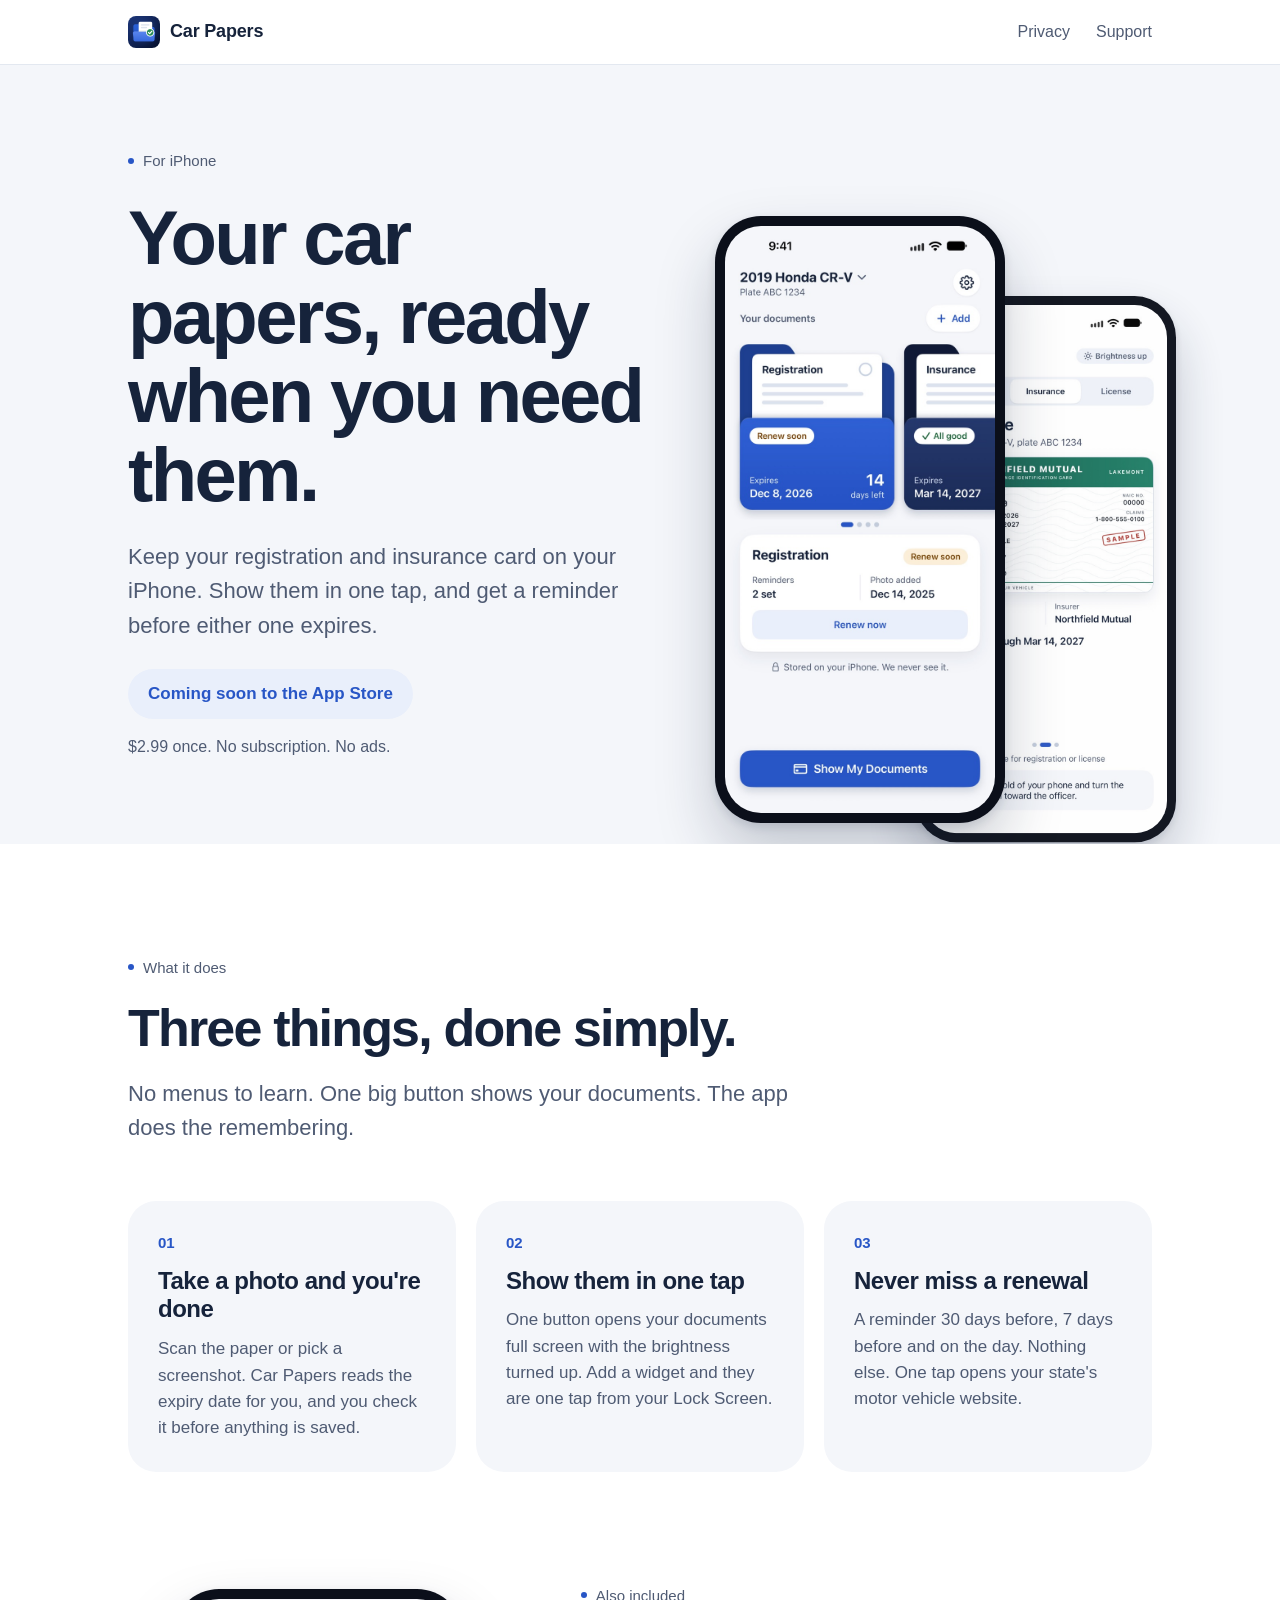
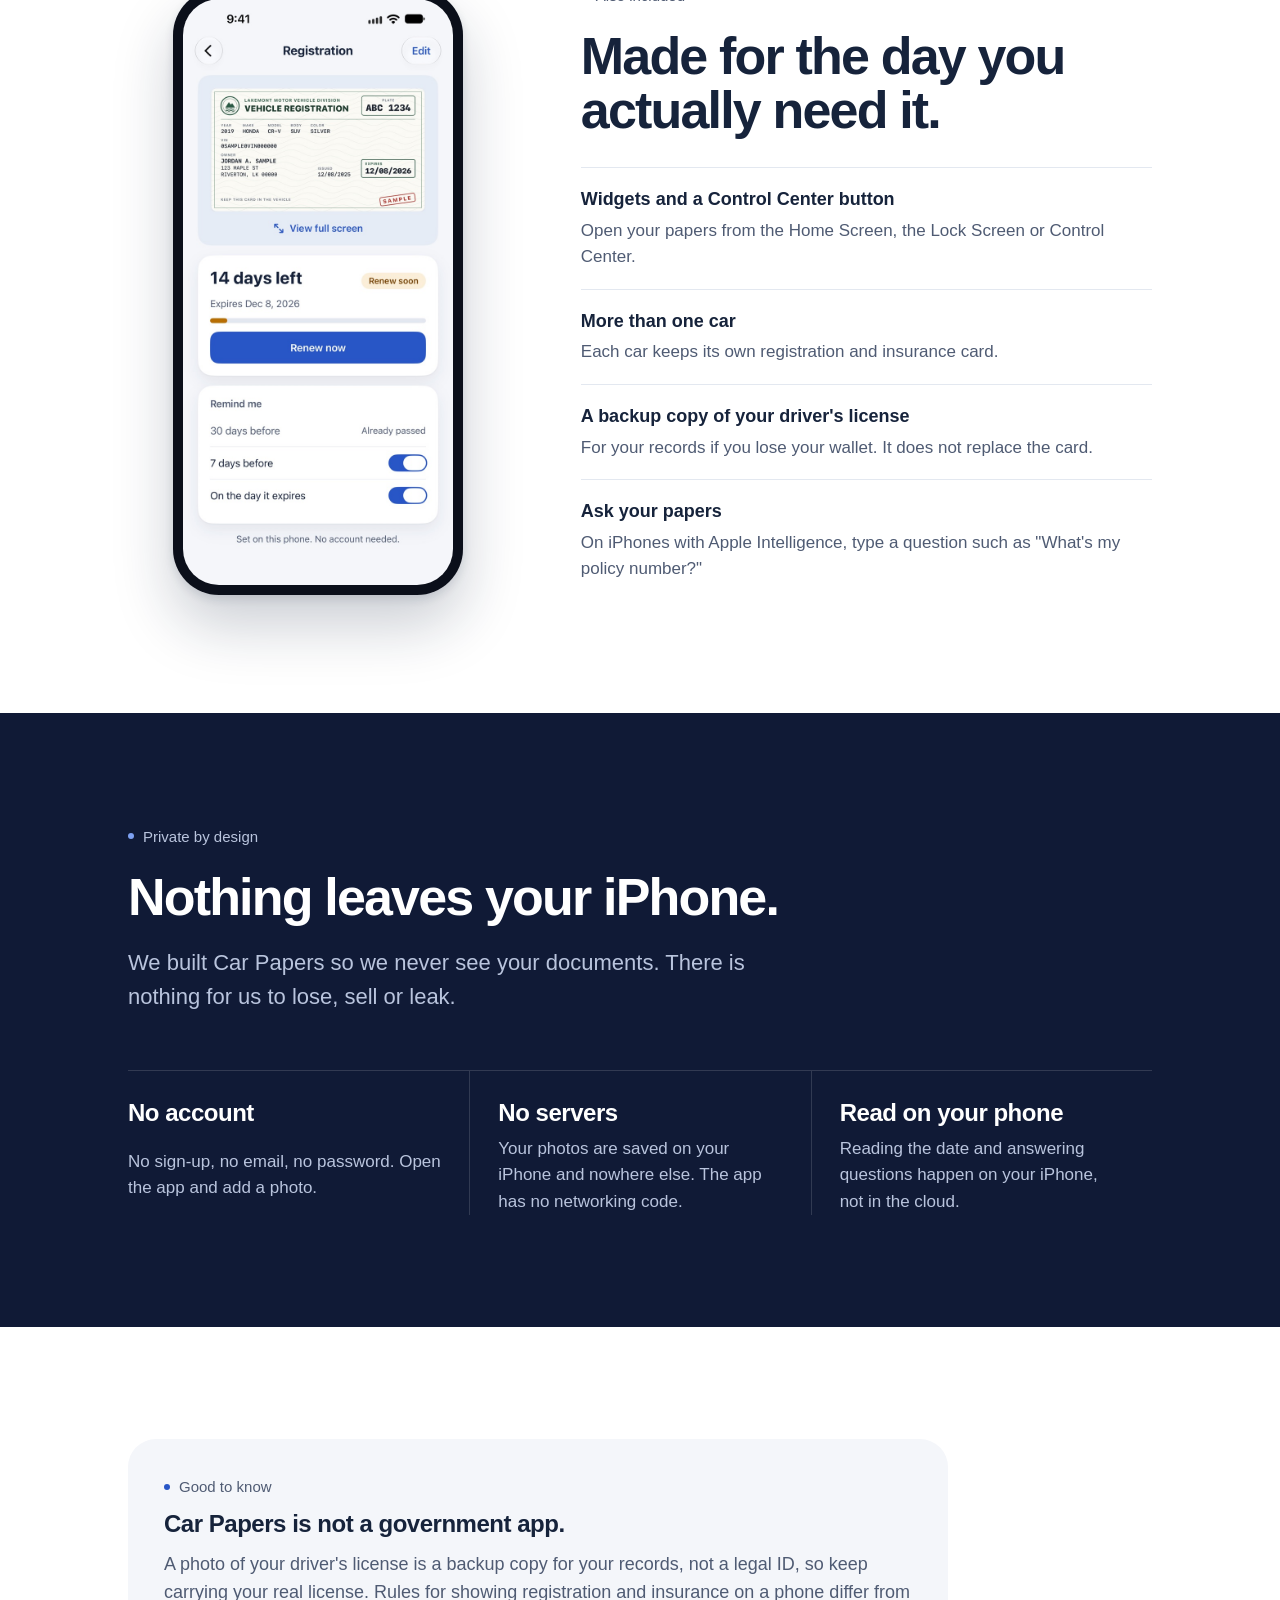
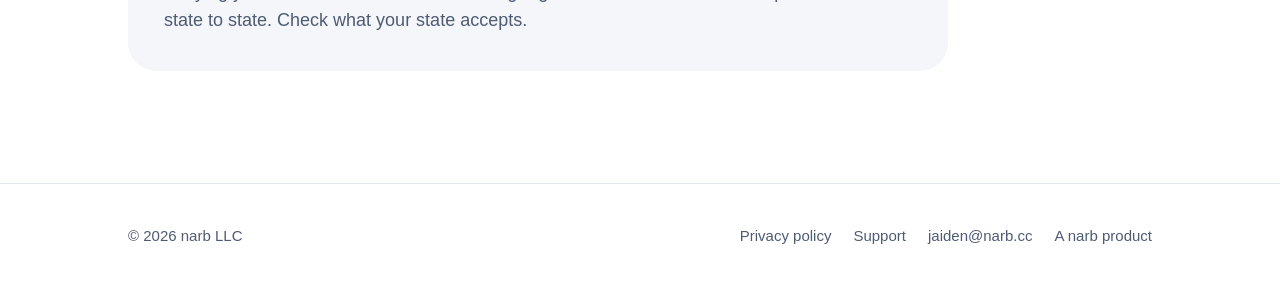
==== index.html @ 8875dc82 "Car Papers website: landing page, privacy policy and support Co-Authored-By: Claude Fable 5.2 <norep" ====
<!doctype html>
<html lang="en">
<head>
<meta charset="utf-8">
<meta name="viewport" content="width=device-width, initial-scale=1">
<title>Car Papers: your registration and insurance, ready on your iPhone</title>
<meta name="description" content="Keep your vehicle registration and insurance card on your iPhone, show them in one tap, and get a reminder before they expire. No account. Nothing leaves your phone.">
<meta property="og:title" content="Car Papers">
<meta property="og:description" content="Your registration and insurance card on your iPhone. Show them in one tap. Get a reminder before they expire.">
<meta property="og:image" content="assets/icon.png">
<link rel="icon" href="assets/icon.png">
<link rel="apple-touch-icon" href="assets/icon.png">
<link rel="stylesheet" href="styles.css">
</head>
<body>

<header class="top">
  <div class="wrap">
    <a class="brand" href="./"><img src="assets/icon.png" alt="">Car Papers</a>
    <nav aria-label="Main">
      <a href="privacy.html">Privacy</a>
      <a href="support.html">Support</a>
    </nav>
  </div>
</header>

<main>

<div class="hero">
  <div class="wrap">
    <div class="copy">
      <span class="label">For iPhone</span>
      <h1>Your car papers, ready when you need them.</h1>
      <p class="lede">Keep your registration and insurance card on your iPhone. Show them in one tap, and get a reminder before either one expires.</p>
      <div class="cta">
        <span class="pill quiet">Coming soon to the App Store</span>
        <span class="price">$2.99 once. No subscription. No ads.</span>
      </div>
    </div>
    <div class="phones" aria-hidden="true">
      <div class="phone front"><img src="assets/1-home.jpg" alt=""></div>
      <div class="phone back"><img src="assets/3-show-mode-insurance.jpg" alt=""></div>
    </div>
  </div>
</div>

<section>
  <div class="wrap">
    <div class="intro">
      <span class="label">What it does</span>
      <h2>Three things, done simply.</h2>
      <p class="lede">No menus to learn. One big button shows your documents. The app does the remembering.</p>
    </div>
    <div class="features">
      <div class="card">
        <span class="num">01</span>
        <h3>Take a photo and you're done</h3>
        <p>Scan the paper or pick a screenshot. Car Papers reads the expiry date for you, and you check it before anything is saved.</p>
      </div>
      <div class="card">
        <span class="num">02</span>
        <h3>Show them in one tap</h3>
        <p>One button opens your documents full screen with the brightness turned up. Add a widget and they are one tap from your Lock Screen.</p>
      </div>
      <div class="card">
        <span class="num">03</span>
        <h3>Never miss a renewal</h3>
        <p>A reminder 30 days before, 7 days before and on the day. Nothing else. One tap opens your state's motor vehicle website.</p>
      </div>
    </div>
  </div>
</section>

<section style="padding-top:0">
  <div class="wrap split">
    <div class="phone"><img src="assets/2-registration-detail.jpg" alt="Car Papers showing a registration with 14 days left and a Renew now button"></div>
    <div class="copy">
      <span class="label">Also included</span>
      <h2>Made for the day you actually need it.</h2>
      <ul class="list">
        <li><strong>Widgets and a Control Center button</strong><span>Open your papers from the Home Screen, the Lock Screen or Control Center.</span></li>
        <li><strong>More than one car</strong><span>Each car keeps its own registration and insurance card.</span></li>
        <li><strong>A backup copy of your driver's license</strong><span>For your records if you lose your wallet. It does not replace the card.</span></li>
        <li><strong>Ask your papers</strong><span>On iPhones with Apple Intelligence, type a question such as "What's my policy number?"</span></li>
      </ul>
    </div>
  </div>
</section>

<section class="dark" id="private">
  <div class="wrap">
    <div class="intro">
      <span class="label">Private by design</span>
      <h2>Nothing leaves your iPhone.</h2>
      <p class="lede">We built Car Papers so we never see your documents. There is nothing for us to lose, sell or leak.</p>
    </div>
    <div class="promise">
      <div><h3>No account</h3><p>No sign-up, no email, no password. Open the app and add a photo.</p></div>
      <div><h3>No servers</h3><p>Your photos are saved on your iPhone and nowhere else. The app has no networking code.</p></div>
      <div><h3>Read on your phone</h3><p>Reading the date and answering questions happen on your iPhone, not in the cloud.</p></div>
    </div>
  </div>
</section>

<section>
  <div class="wrap">
    <div class="note">
      <span class="label">Good to know</span>
      <h3>Car Papers is not a government app.</h3>
      <p>A photo of your driver's license is a backup copy for your records, not a legal ID, so keep carrying your real license. Rules for showing registration and insurance on a phone differ from state to state. Check what your state accepts.</p>
    </div>
  </div>
</section>

</main>

<footer>
  <div class="wrap">
    <span>© 2026 narb LLC</span>
    <nav aria-label="Footer">
      <a href="privacy.html">Privacy policy</a>
      <a href="support.html">Support</a>
      <a href="mailto:jaiden@narb.cc">jaiden@narb.cc</a>
      <a href="https://narb.cc">A narb product</a>
    </nav>
  </div>
</footer>

</body>
</html>
---- styles.css ----
:root {
  --ink: #16233b;
  --slate: #4f5b73;
  --mist: #f4f6fa;
  --white: #ffffff;
  --blue: #2856c6;
  --blue-tint: #e9effb;
  --navy: #101a36;
  --hairline: #e3e8f0;
  --green: #1a6638;
  --green-tint: #e2f3e7;
  --max: 1080px;
}

* { box-sizing: border-box; }

html { -webkit-text-size-adjust: 100%; scroll-behavior: smooth; }

body {
  margin: 0;
  background: var(--white);
  color: var(--ink);
  font-family: -apple-system, BlinkMacSystemFont, "SF Pro Text", "Inter", "Segoe UI", Roboto, Helvetica, Arial, sans-serif;
  font-size: 18px;
  line-height: 1.55;
  -webkit-font-smoothing: antialiased;
}

a { color: inherit; }
img { display: block; max-width: 100%; }

.wrap { max-width: var(--max); margin: 0 auto; padding: 0 28px; }

/* Top bar */
.top { position: sticky; top: 0; z-index: 10; background: rgba(255, 255, 255, 0.86); backdrop-filter: saturate(160%) blur(14px); -webkit-backdrop-filter: saturate(160%) blur(14px); border-bottom: 1px solid var(--hairline); }
.top .wrap { display: flex; align-items: center; justify-content: space-between; height: 64px; }
.brand { display: flex; align-items: center; gap: 10px; text-decoration: none; font-weight: 650; font-size: 18px; letter-spacing: -0.01em; }
.brand img { width: 32px; height: 32px; border-radius: 8px; }
.top nav { display: flex; gap: 26px; }
.top nav a { text-decoration: none; color: var(--slate); font-size: 16px; }
.top nav a:hover, .top nav a[aria-current="page"] { color: var(--ink); }

/* Type */
h1, h2, h3 { margin: 0; letter-spacing: -0.035em; line-height: 1.04; font-weight: 650; }
h1 { font-size: clamp(44px, 7vw, 76px); }
h2 { font-size: clamp(32px, 4.6vw, 52px); }
h3 { font-size: 24px; letter-spacing: -0.02em; line-height: 1.2; }
p { margin: 0; }
.lede { font-size: clamp(19px, 2.1vw, 22px); color: var(--slate); max-width: 30em; }
.label { display: inline-flex; align-items: center; gap: 9px; font-size: 15px; color: var(--slate); }
.label::before { content: ""; width: 6px; height: 6px; border-radius: 50%; background: var(--blue); }

/* Pill */
.pill { display: inline-flex; align-items: center; gap: 12px; padding: 7px 7px 7px 20px; border-radius: 999px; background: var(--navy); color: var(--white); text-decoration: none; font-size: 17px; font-weight: 550; }
.pill span.dot { display: grid; place-items: center; width: 38px; height: 38px; border-radius: 50%; background: var(--white); color: var(--navy); font-size: 18px; }
.pill.quiet { background: var(--blue-tint); color: var(--blue); padding: 12px 20px; }

/* Hero */
.hero { background: var(--mist); overflow: hidden; }
.hero .wrap { display: grid; grid-template-columns: 1.05fr 0.95fr; gap: 40px; align-items: center; padding-top: 84px; padding-bottom: 0; }
.hero .copy { display: grid; gap: 26px; padding-bottom: 84px; }
.hero .cta { display: flex; flex-wrap: wrap; align-items: center; gap: 16px; }
.price { font-size: 16px; color: var(--slate); }
.phones { position: relative; height: 620px; }

/* Phone frame */
.phone { width: 290px; border-radius: 46px; padding: 10px; background: #0b0f1a; box-shadow: 0 30px 60px rgba(20, 33, 61, 0.22), 0 4px 10px rgba(20, 33, 61, 0.12); }
.phone img { border-radius: 36px; width: 100%; aspect-ratio: 1320 / 2868; object-fit: cover; }
.phones .phone { position: absolute; }
.phones .front { left: 30px; top: 30px; z-index: 2; }
.phones .back { left: 230px; top: 110px; transform: scale(0.9); transform-origin: top left; opacity: 0.96; }

/* Sections */
section { padding: 112px 0; }
.intro { display: grid; gap: 22px; max-width: 760px; }

.features { display: grid; grid-template-columns: repeat(3, 1fr); gap: 20px; margin-top: 56px; }
.card { background: var(--mist); border-radius: 28px; padding: 30px; display: grid; gap: 12px; align-content: start; }
.card .num { font-size: 15px; color: var(--blue); font-weight: 600; }
.card p { color: var(--slate); font-size: 17px; }

.split { display: grid; grid-template-columns: 0.8fr 1.2fr; gap: 72px; align-items: center; }
.split .phone { justify-self: center; }
.split .copy { display: grid; gap: 22px; }
.list { list-style: none; margin: 8px 0 0; padding: 0; display: grid; gap: 0; }
.list li { padding: 18px 0; border-top: 1px solid var(--hairline); display: grid; gap: 4px; }
.list li strong { font-weight: 600; }
.list li span { color: var(--slate); font-size: 17px; }

.dark { background: var(--navy); color: var(--white); }
.dark .label, .dark .lede { color: #b9c4dd; }
.dark .label::before { background: #7ea1f2; }
.promise { display: grid; grid-template-columns: repeat(3, 1fr); gap: 0; margin-top: 56px; border-top: 1px solid rgba(255, 255, 255, 0.14); }
.promise div { padding: 28px 28px 0 0; display: grid; gap: 8px; }
.promise div + div { padding-left: 28px; border-left: 1px solid rgba(255, 255, 255, 0.14); }
.promise p { color: #b9c4dd; font-size: 17px; }

.note { background: var(--mist); border-radius: 28px; padding: 36px; display: grid; gap: 12px; max-width: 820px; }
.note p { color: var(--slate); }

/* Text pages */
.page { padding: 72px 0 112px; }
.page .wrap { max-width: 760px; }
.page h1 { font-size: clamp(38px, 5.4vw, 56px); margin-bottom: 14px; }
.page .meta { color: var(--slate); margin-bottom: 44px; }
.page h2 { font-size: 24px; letter-spacing: -0.02em; line-height: 1.25; margin: 40px 0 8px; }
.page p + p { margin-top: 14px; }
.page p, .page li { color: #2b3852; }
.page ul { padding-left: 22px; }
.page a { color: var(--blue); }

/* Footer */
footer { border-top: 1px solid var(--hairline); padding: 40px 0 56px; color: var(--slate); font-size: 15px; }
footer .wrap { display: flex; flex-wrap: wrap; gap: 14px 28px; justify-content: space-between; }
footer nav { display: flex; flex-wrap: wrap; gap: 22px; }
footer a { text-decoration: none; }
footer a:hover { color: var(--ink); }

@media (max-width: 860px) {
  body { font-size: 17px; }
  .hero .wrap { grid-template-columns: 1fr; padding-top: 56px; }
  .hero .copy { padding-bottom: 8px; }
  .phones { height: 520px; }
  .phones .front { left: 0; top: 20px; }
  .phones .back { left: 150px; top: 80px; }
  .phone { width: 240px; border-radius: 40px; padding: 8px; }
  .phone img { border-radius: 32px; }
  section { padding: 76px 0; }
  .features, .promise { grid-template-columns: 1fr; }
  .promise div + div { padding-left: 0; border-left: 0; border-top: 1px solid rgba(255, 255, 255, 0.14); }
  .promise div { padding: 24px 0; }
  .split { grid-template-columns: 1fr; gap: 44px; }
  .top nav { gap: 18px; }
}

@media (prefers-reduced-motion: reduce) { html { scroll-behavior: auto; } }
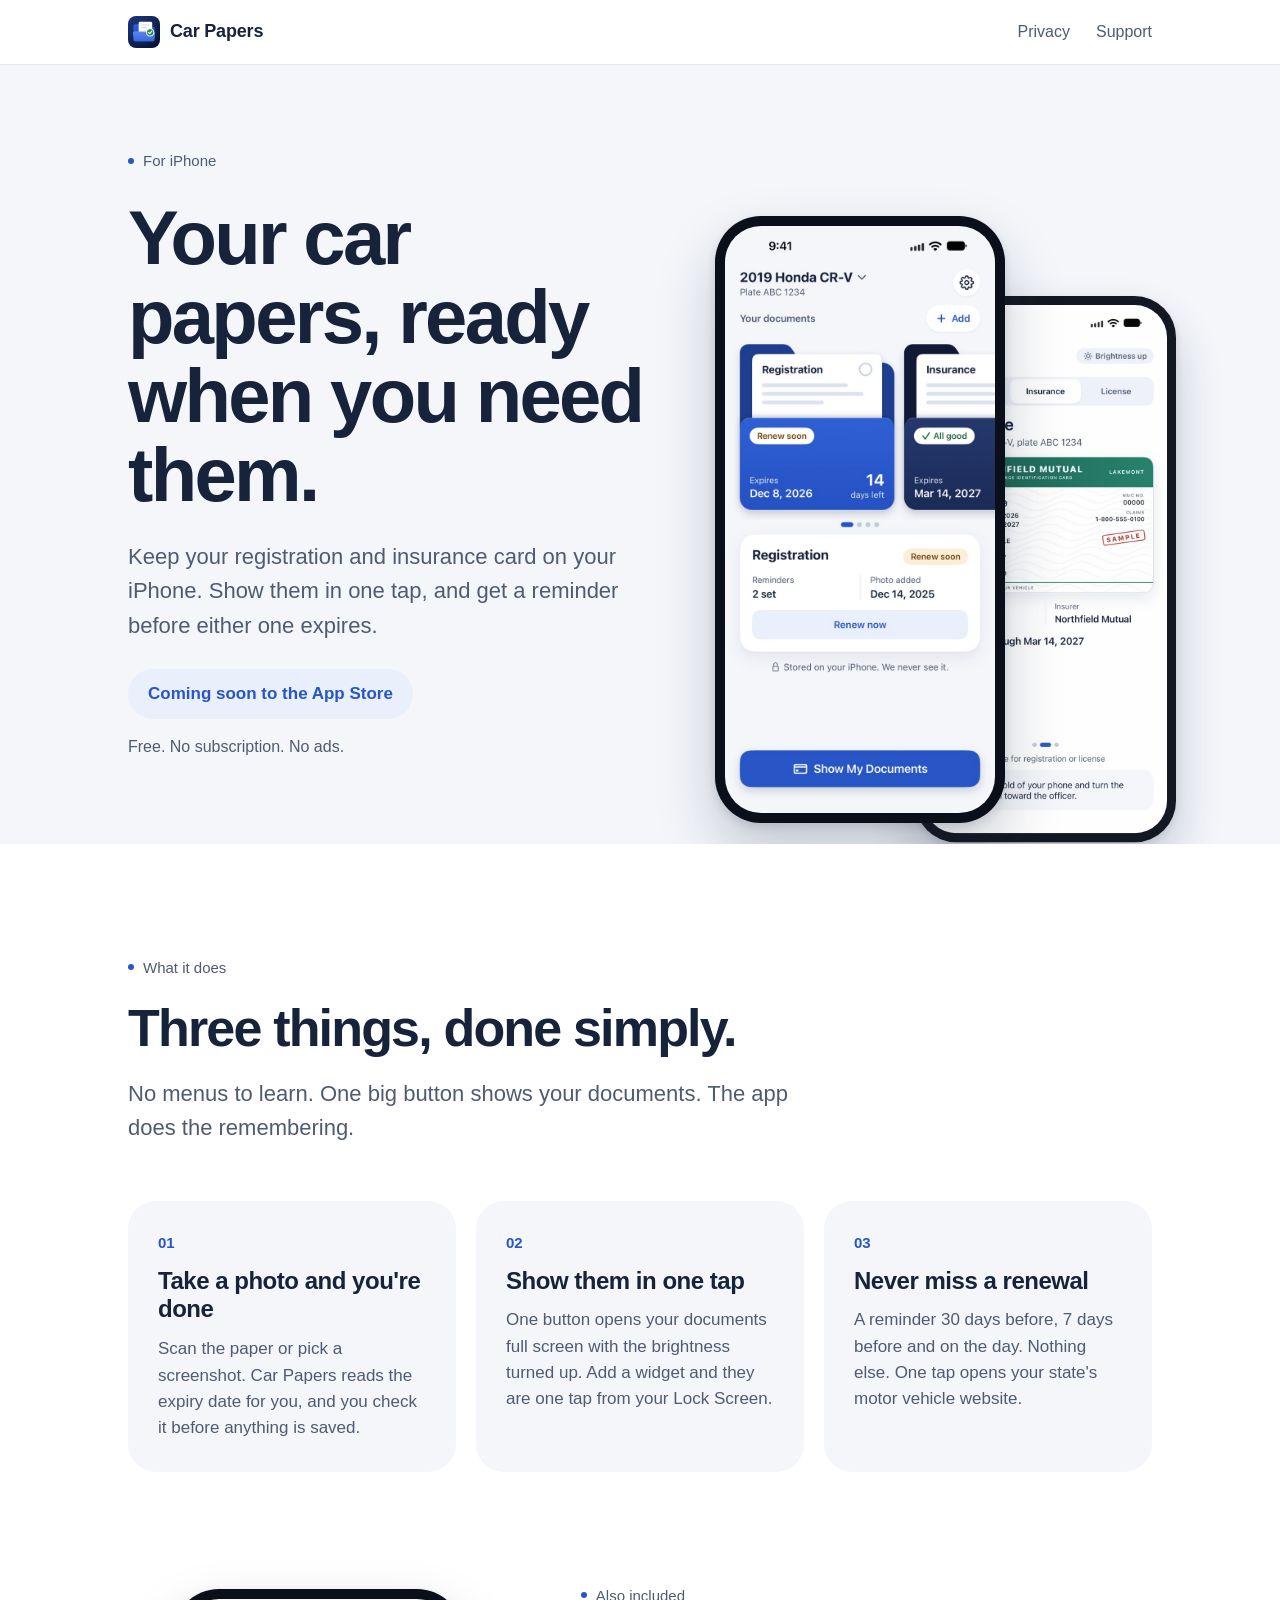
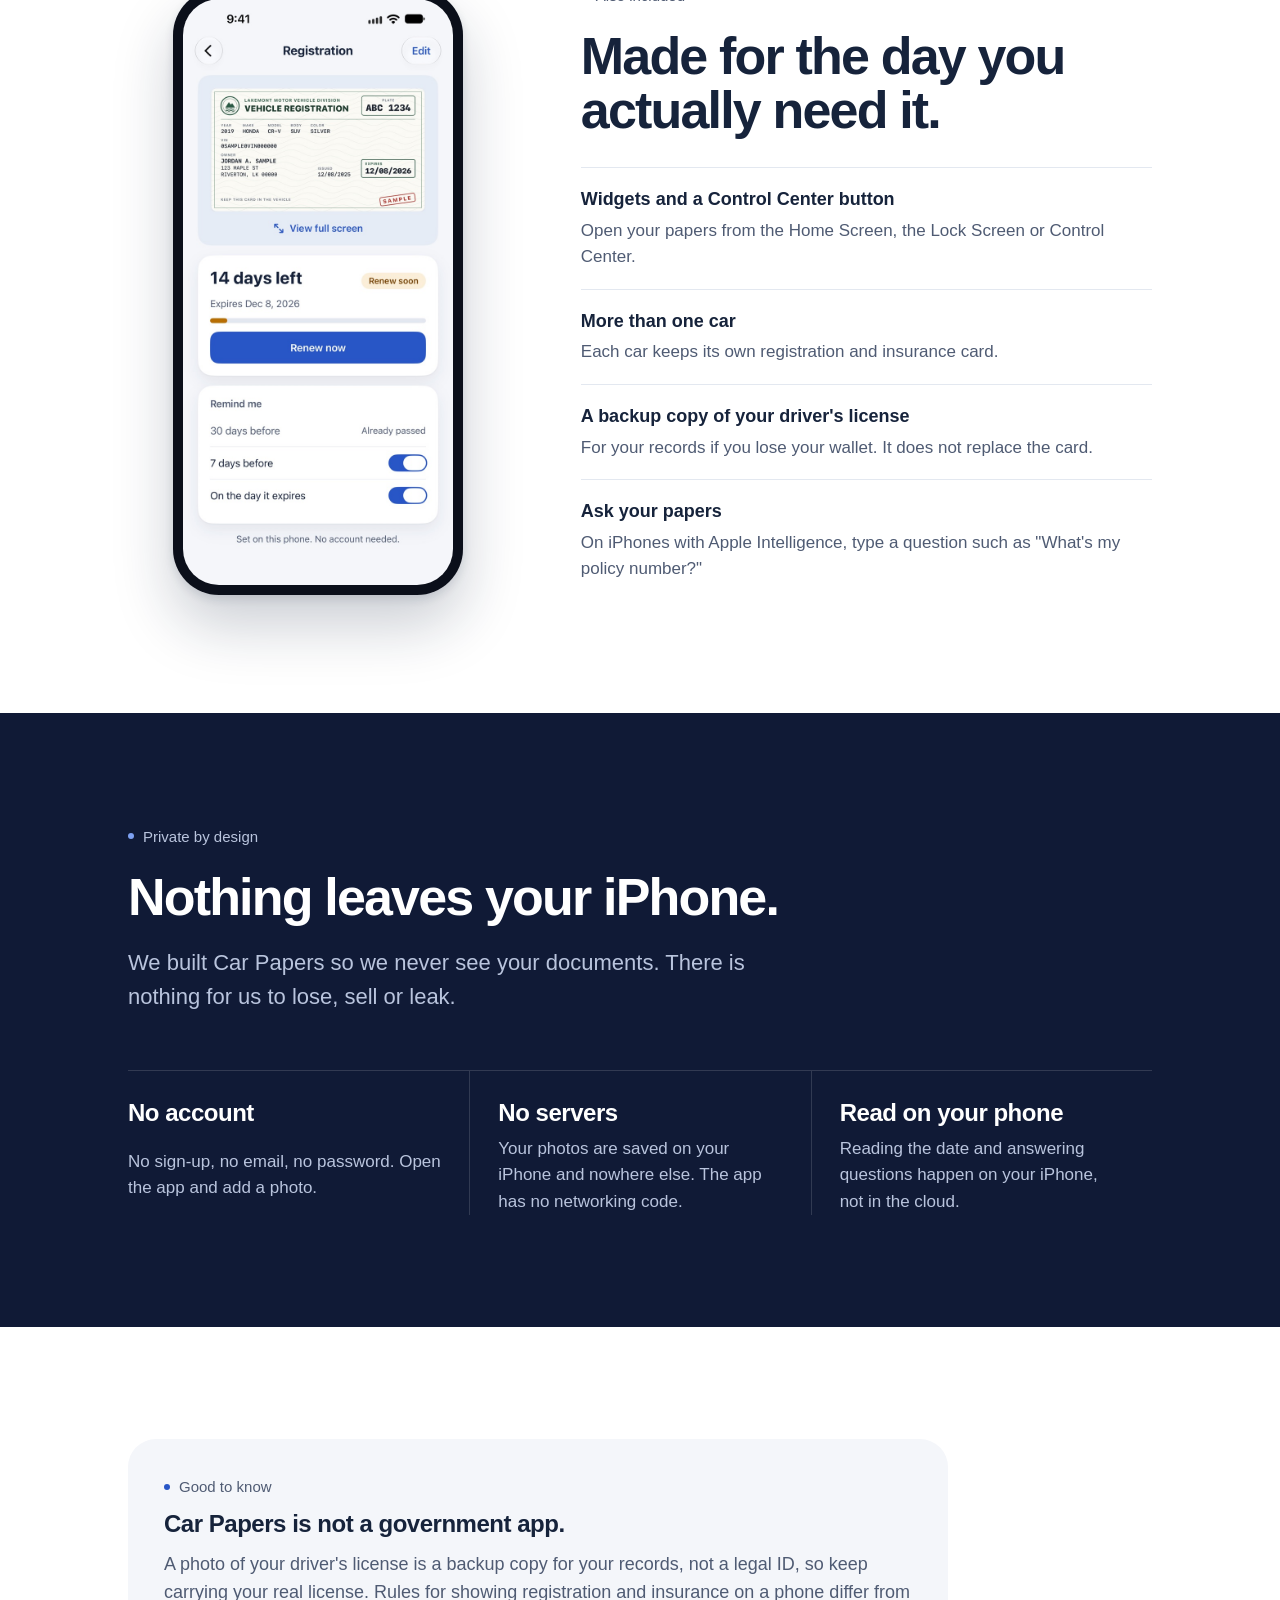
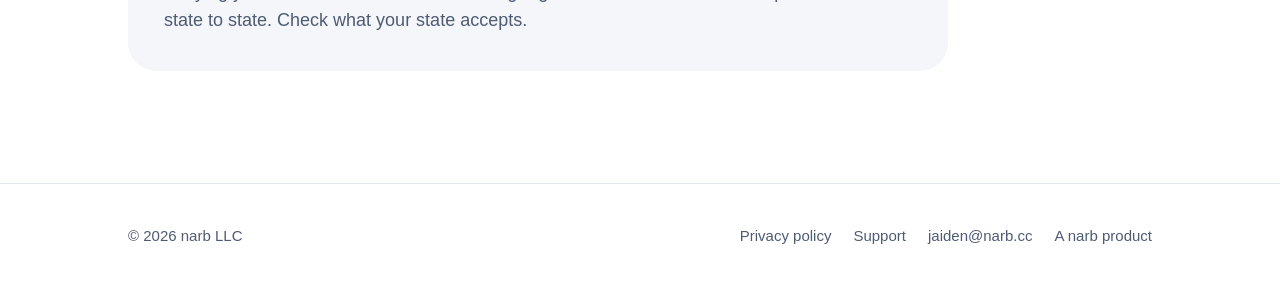
==== commit 7496bafa: "Landing page: Car Papers is free for now Replaces the $2.99 line; the App Store price was set to fre" ====
--- a/index.html
+++ b/index.html
@@ -34,7 +34,7 @@
       <p class="lede">Keep your registration and insurance card on your iPhone. Show them in one tap, and get a reminder before either one expires.</p>
       <div class="cta">
         <span class="pill quiet">Coming soon to the App Store</span>
-        <span class="price">$2.99 once. No subscription. No ads.</span>
+        <span class="price">Free. No subscription. No ads.</span>
       </div>
     </div>
     <div class="phones" aria-hidden="true">
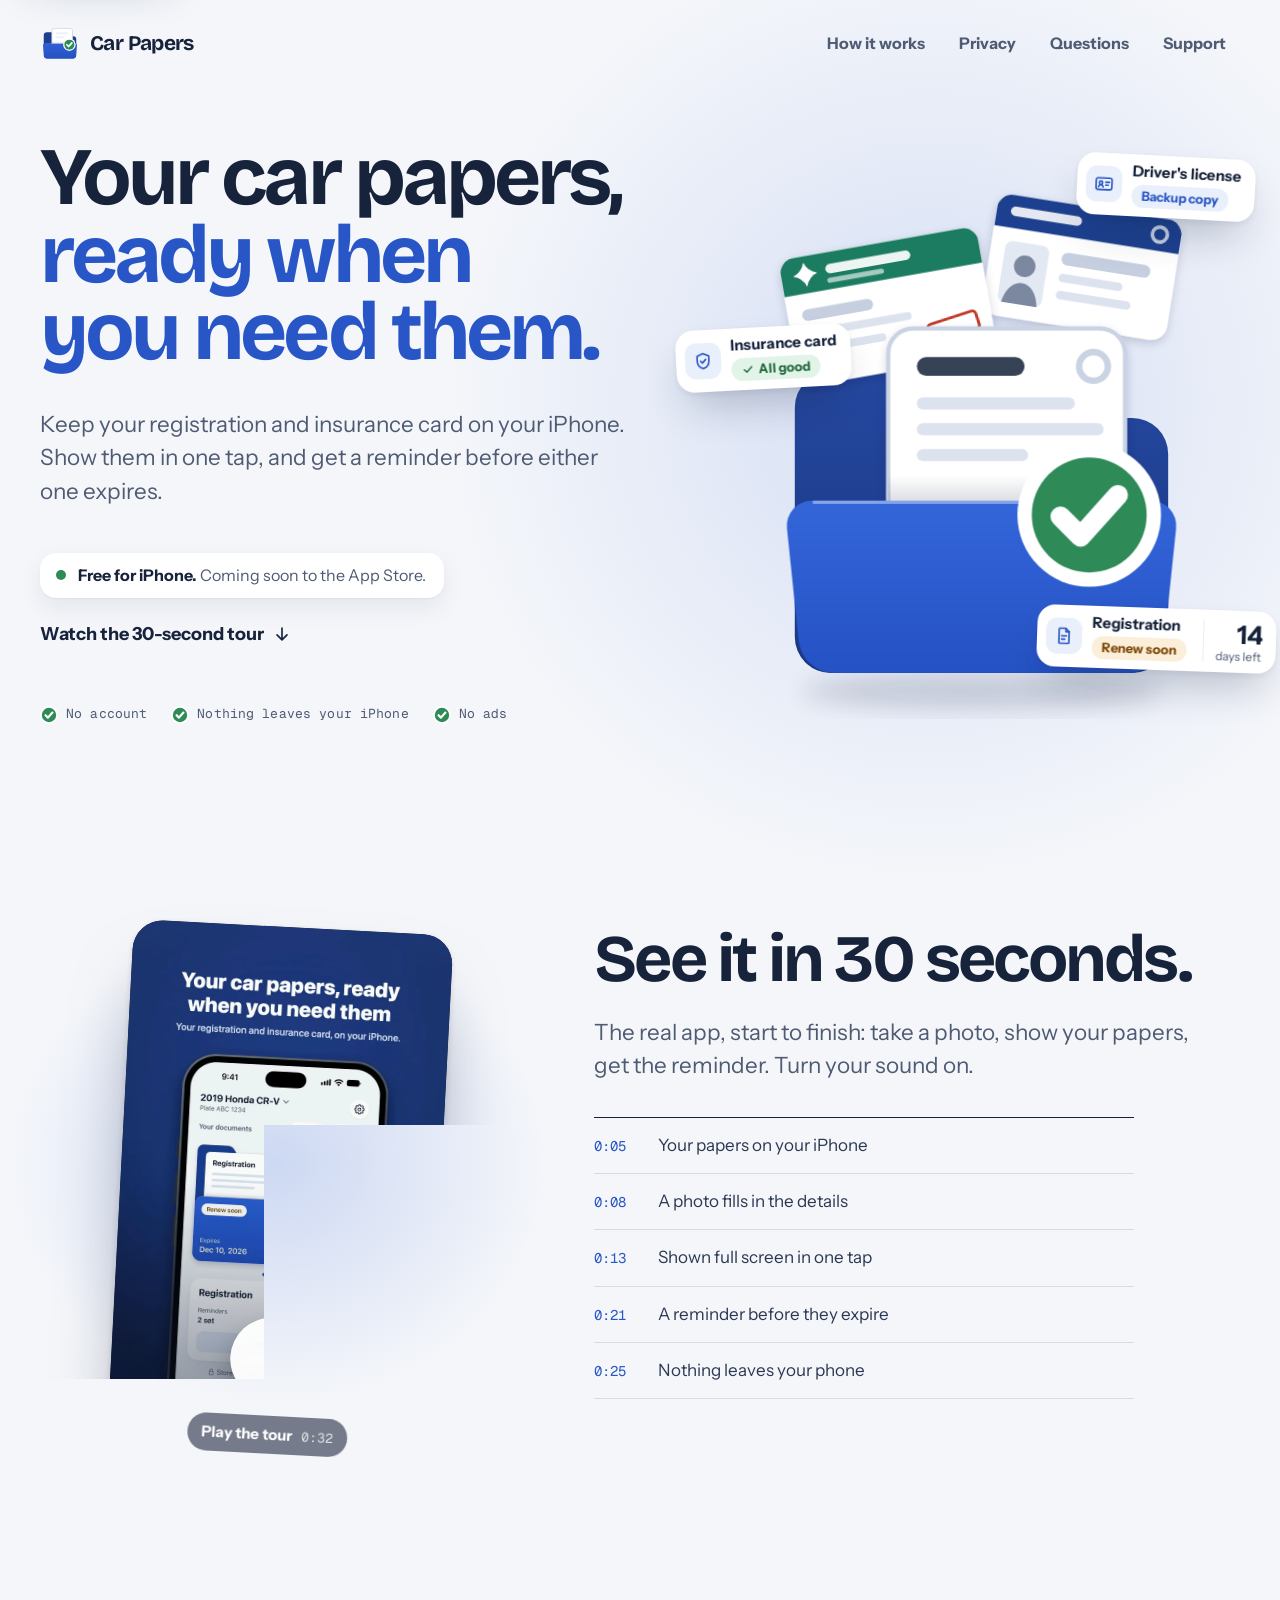
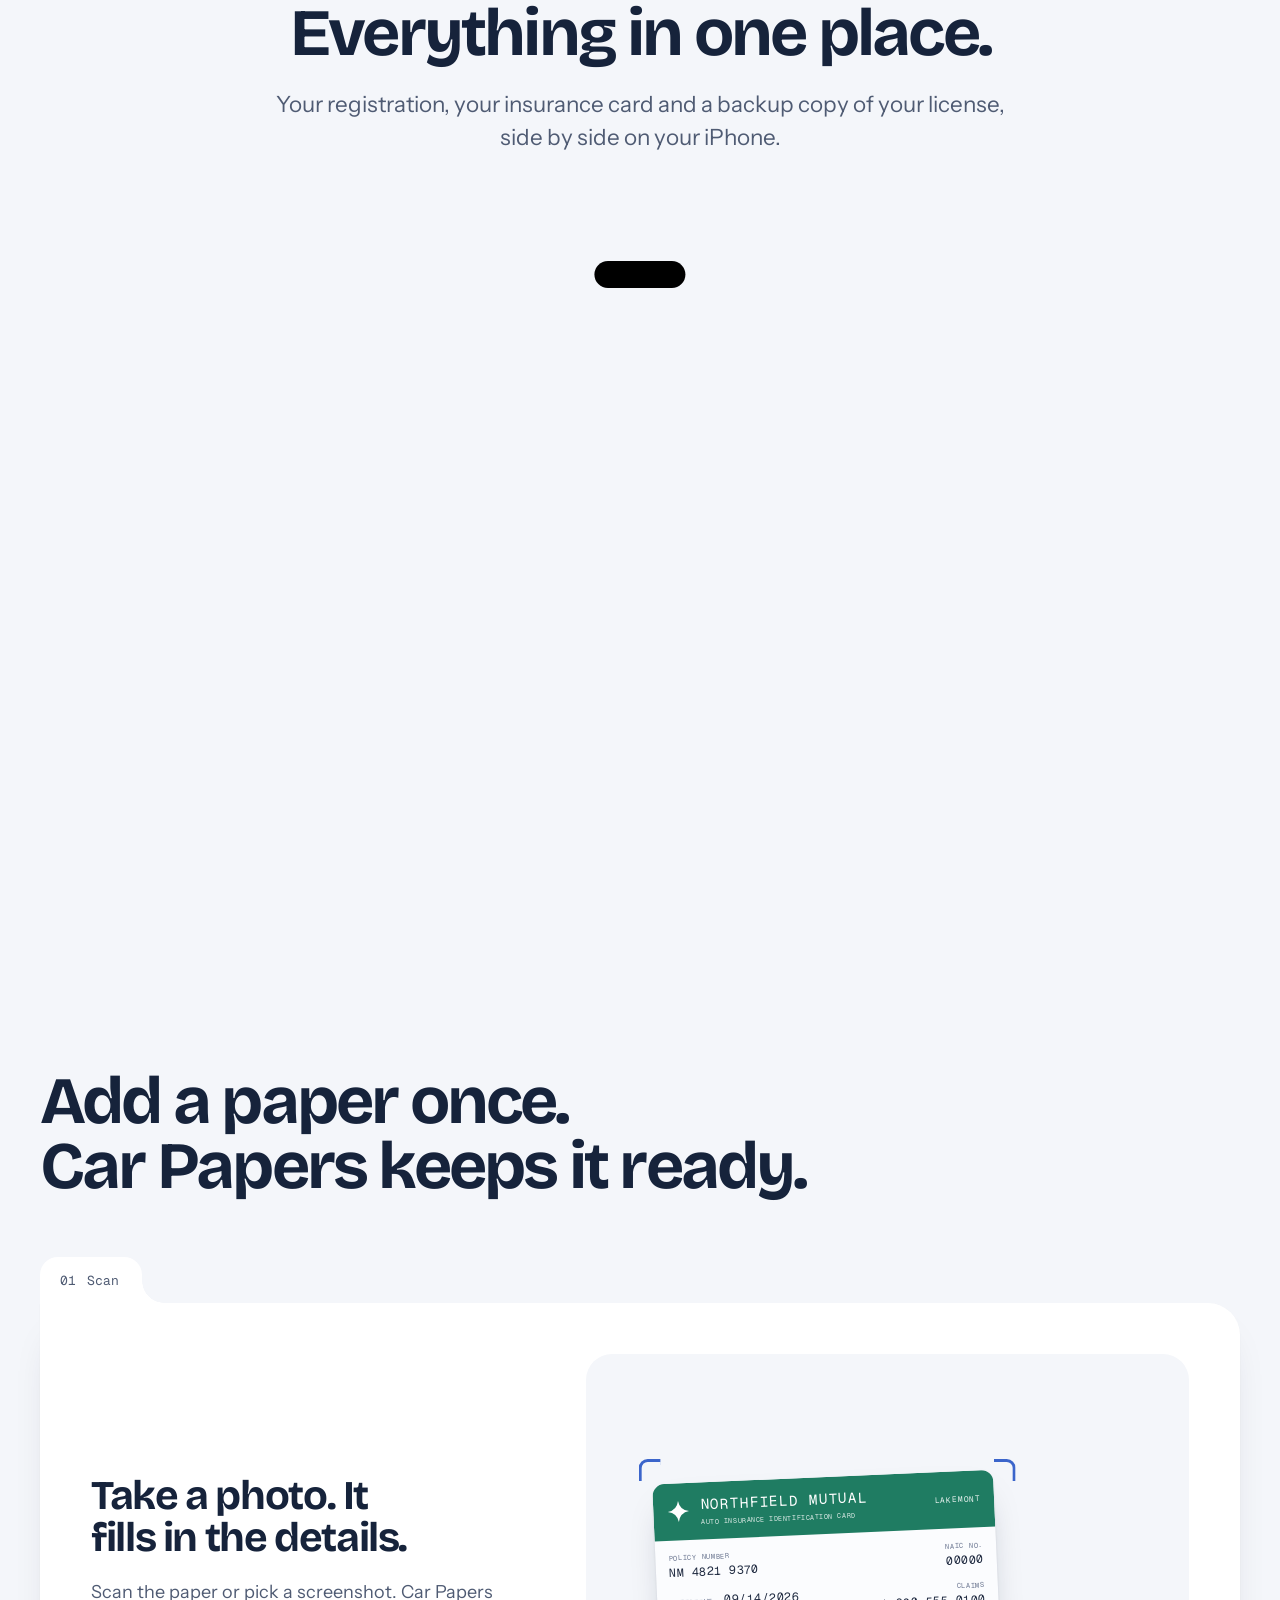
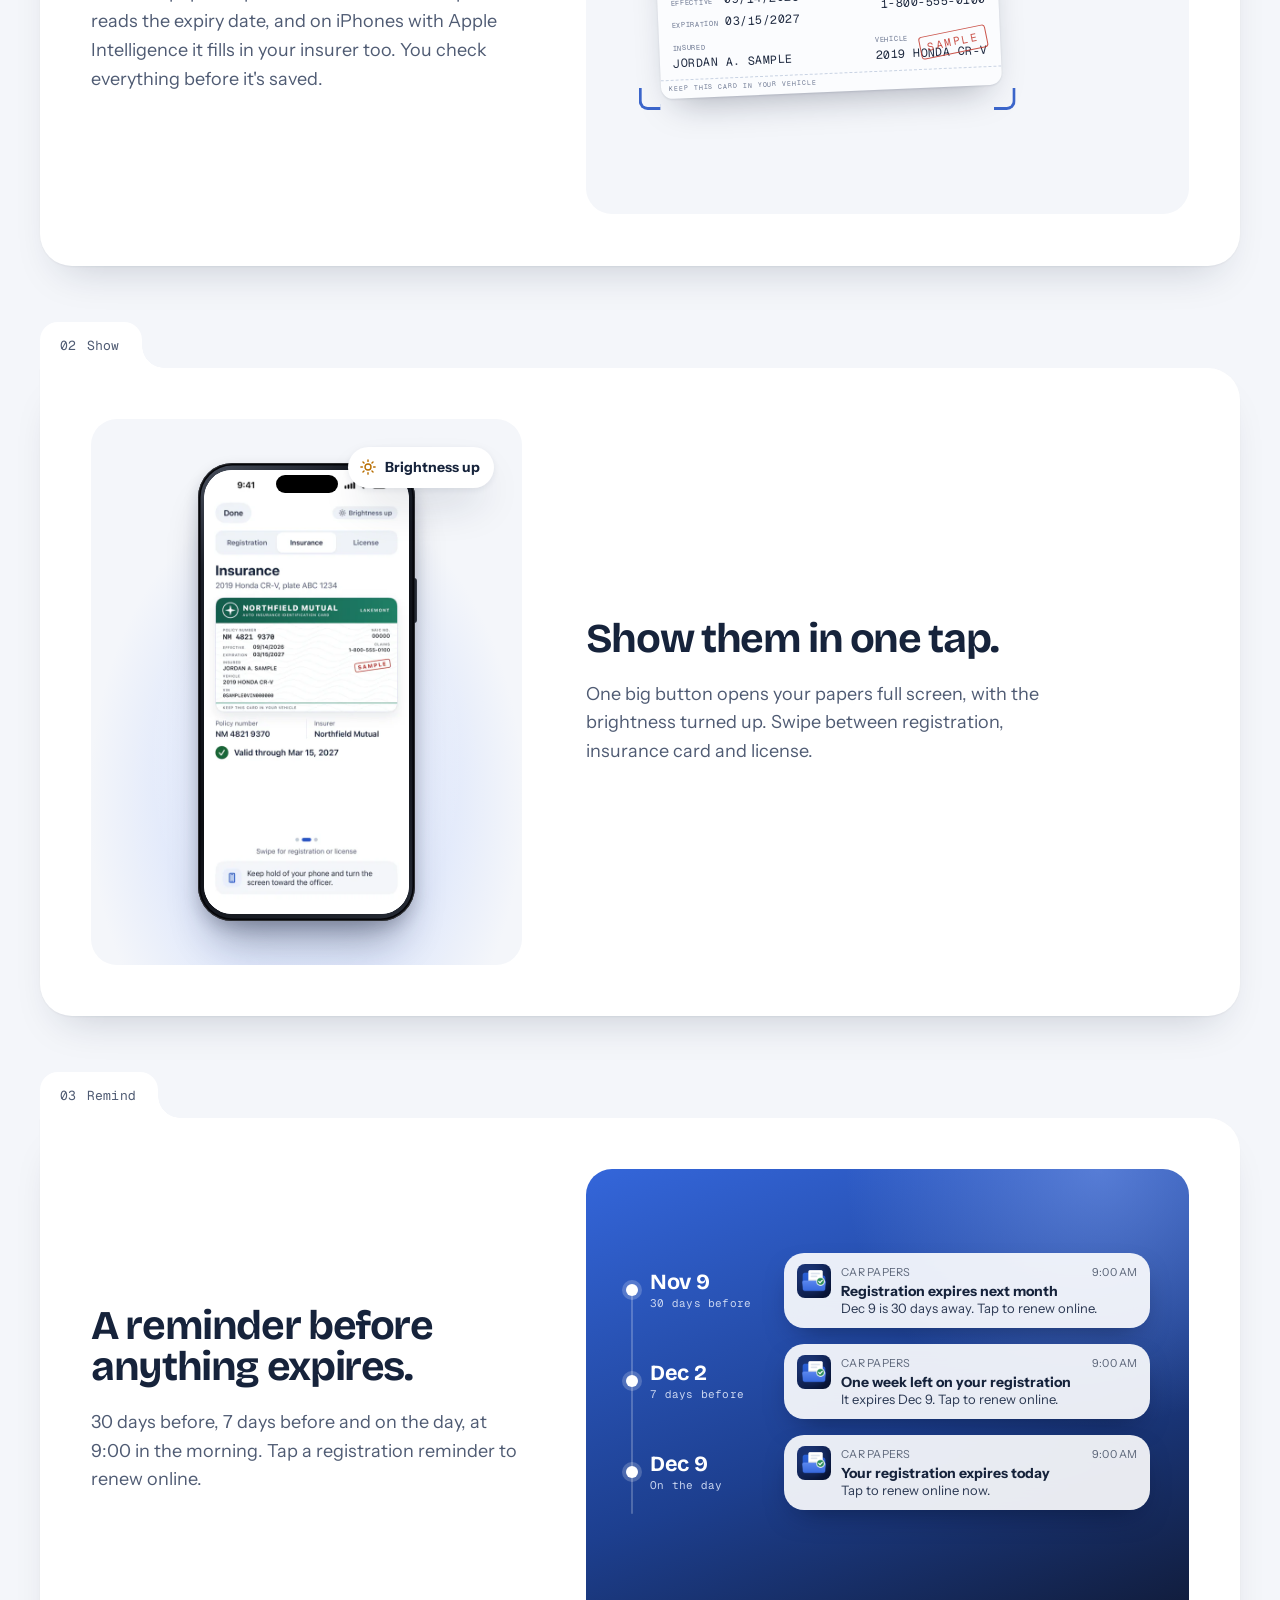
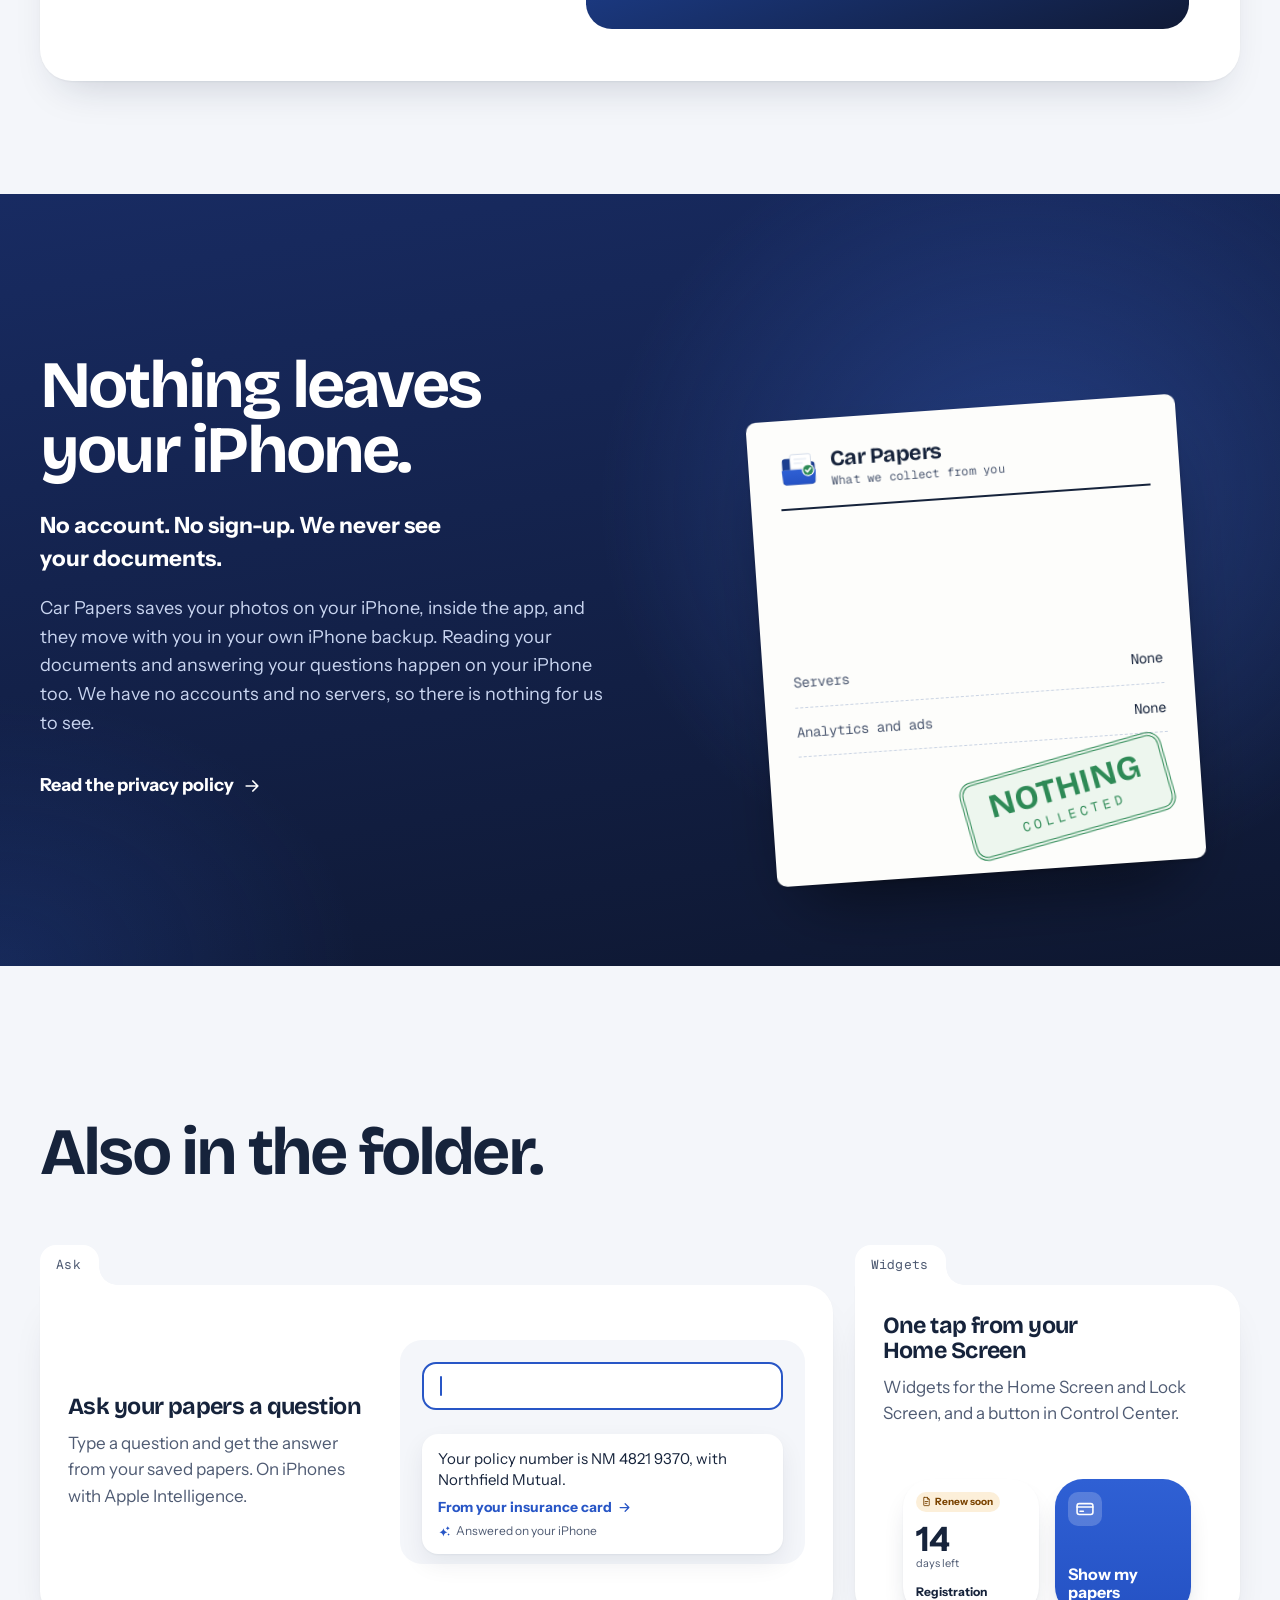
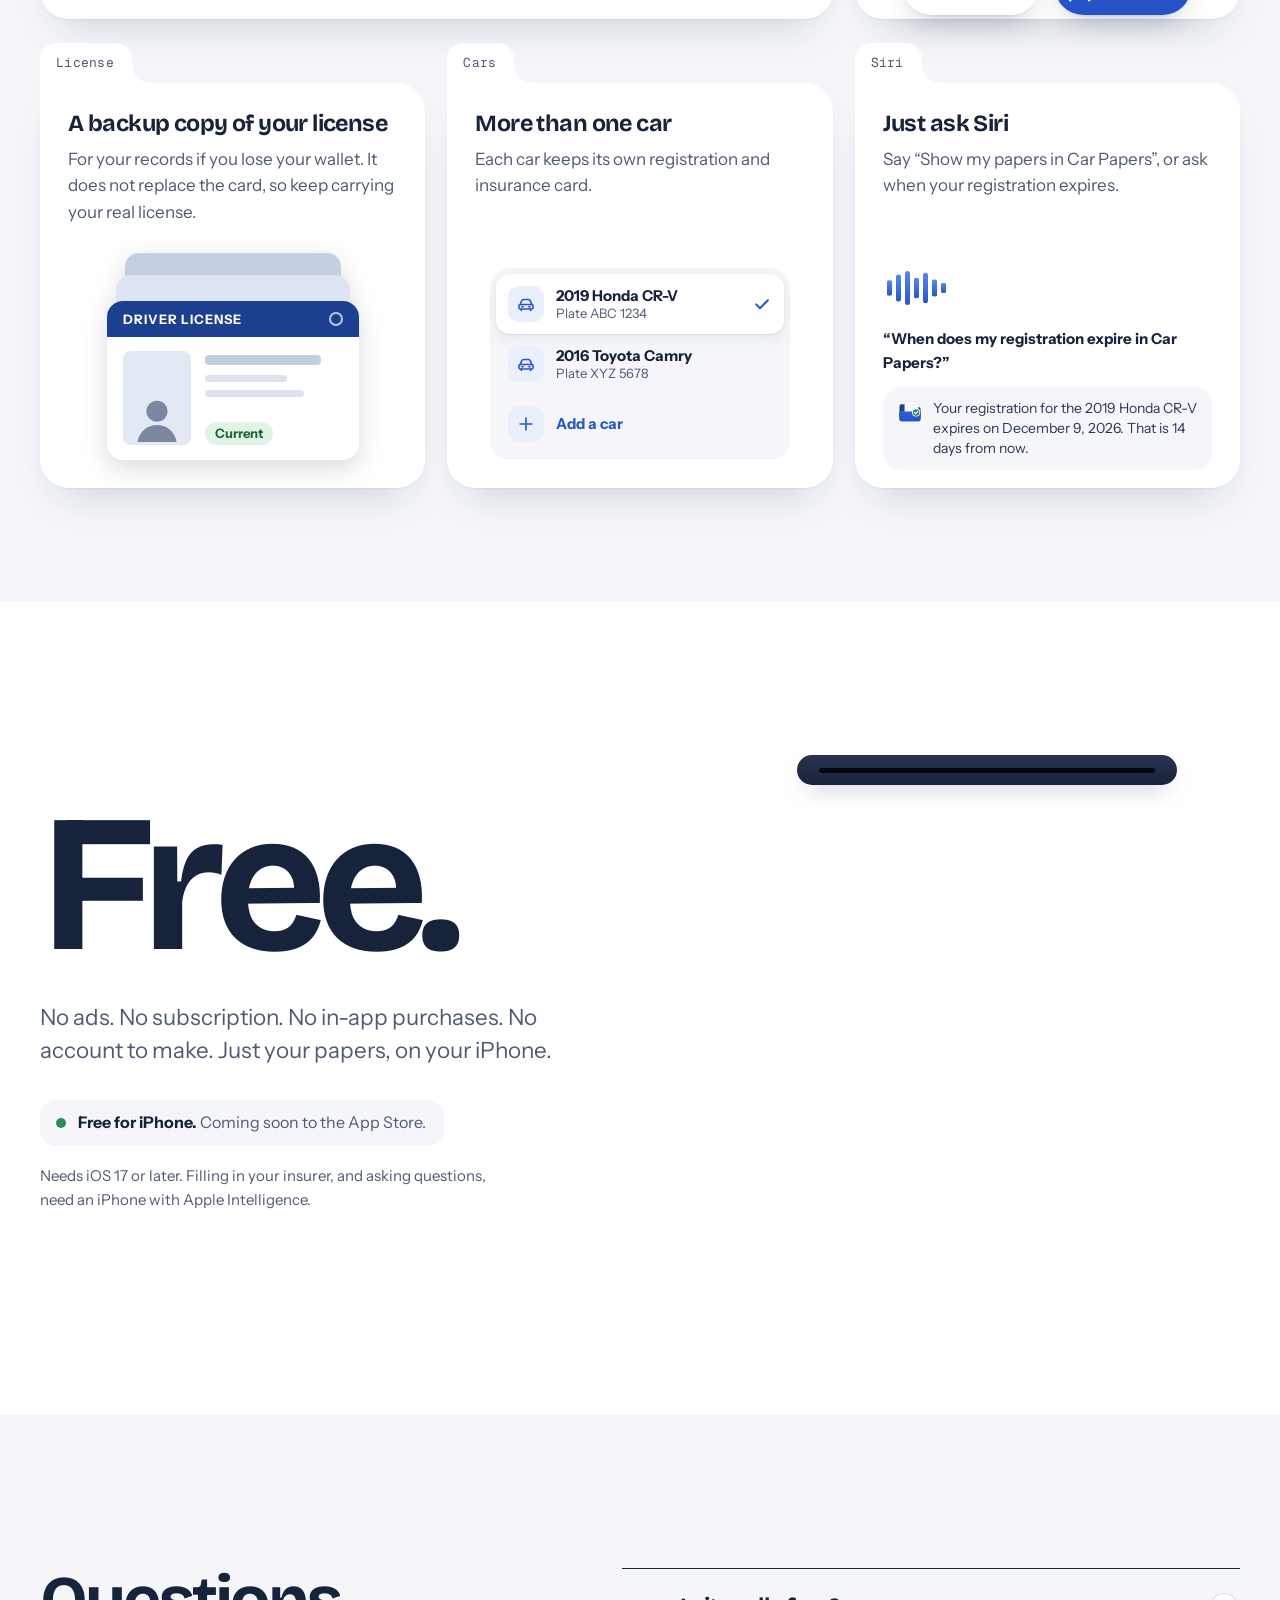
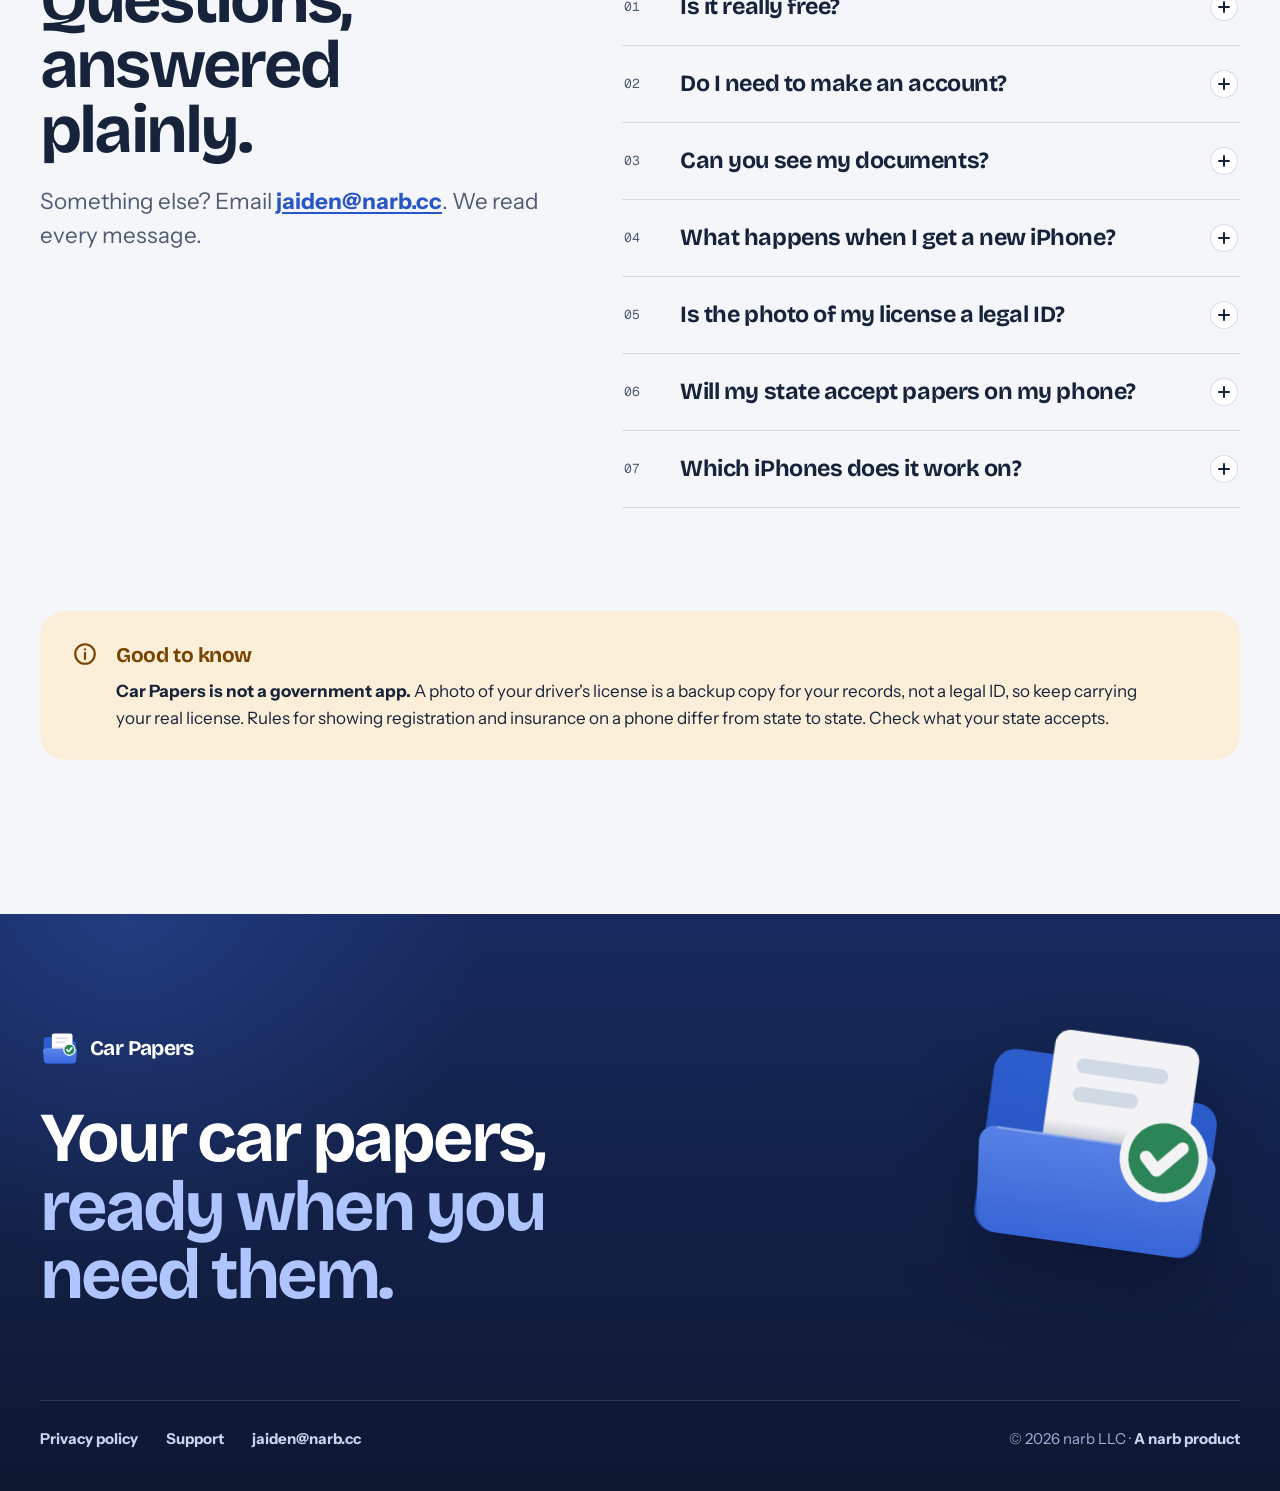
==== commit e541012d: "Landing page redesign: brand folder hero, animated graphics, 30-second tour - New design in the app'" ====
--- a/index.html
+++ b/index.html
@@ -1,130 +1,639 @@
 <!doctype html>
-<html lang="en">
+<html lang="en-US">
 <head>
 <meta charset="utf-8">
-<meta name="viewport" content="width=device-width, initial-scale=1">
-<title>Car Papers: your registration and insurance, ready on your iPhone</title>
-<meta name="description" content="Keep your vehicle registration and insurance card on your iPhone, show them in one tap, and get a reminder before they expire. No account. Nothing leaves your phone.">
-<meta property="og:title" content="Car Papers">
-<meta property="og:description" content="Your registration and insurance card on your iPhone. Show them in one tap. Get a reminder before they expire.">
-<meta property="og:image" content="assets/icon.png">
-<link rel="icon" href="assets/icon.png">
-<link rel="apple-touch-icon" href="assets/icon.png">
+<meta name="viewport" content="width=device-width, initial-scale=1, viewport-fit=cover">
+<title>Car Papers: your registration and insurance card on your iPhone</title>
+<meta name="description" content="Keep your vehicle registration and insurance card on your iPhone. Show them in one tap, and get a reminder before they expire. Free. No account. Nothing leaves your phone.">
+<link rel="canonical" href="https://carpapers.org/">
+<meta name="theme-color" content="#F4F6FA">
+<meta name="color-scheme" content="light">
+<meta name="format-detection" content="telephone=no">
+<meta name="apple-itunes-app" content="app-id=6838867229">
+
+<meta property="og:type" content="website">
+<meta property="og:site_name" content="Car Papers">
+<meta property="og:url" content="https://carpapers.org/">
+<meta property="og:title" content="Car Papers: your car papers, ready when you need them">
+<meta property="og:description" content="Your registration and insurance card on your iPhone. Show them in one tap. Get a reminder before they expire. Free, and nothing leaves your phone.">
+<meta property="og:image" content="https://carpapers.org/assets/og-image.jpg">
+<meta property="og:image:width" content="1200">
+<meta property="og:image:height" content="630">
+<meta property="og:image:alt" content="The Car Papers folder holding a registration, an insurance card and a driver's license.">
+<meta name="twitter:card" content="summary_large_image">
+
+<link rel="icon" href="assets/favicon.svg" type="image/svg+xml">
+<link rel="icon" href="assets/favicon-32.png" type="image/png" sizes="32x32">
+<link rel="apple-touch-icon" href="assets/apple-touch-icon.png">
+<link rel="preload" href="assets/fonts/BricolageGrotesque-Bold.woff" as="font" type="font/woff" crossorigin>
+<link rel="preload" href="assets/fonts/InstrumentSans-Regular.woff" as="font" type="font/woff" crossorigin>
 <link rel="stylesheet" href="styles.css">
+<script>document.documentElement.classList.add('js');</script>
+
+<script type="application/ld+json">
+{
+  "@context": "https://schema.org",
+  "@type": "MobileApplication",
+  "name": "Car Papers",
+  "operatingSystem": "iOS 17 or later",
+  "applicationCategory": "UtilitiesApplication",
+  "description": "Keep your vehicle registration and insurance card on your iPhone, show them in one tap, and get a reminder before they expire.",
+  "url": "https://carpapers.org/",
+  "offers": { "@type": "Offer", "price": "0", "priceCurrency": "USD" },
+  "publisher": { "@type": "Organization", "name": "narb LLC" }
+}
+</script>
 </head>
 <body>
 
-<header class="top">
+<a class="skip" href="#main">Skip to content</a>
+
+<!-- Shared drawings. The logo is "Seal", drawn from the app's own geometry (Shared/Drawing/LogoArtwork.swift). -->
+<svg class="sprite" aria-hidden="true" focusable="false">
+  <defs>
+    <linearGradient id="g-d-back" x1="0" y1="13" x2="0" y2="55" gradientUnits="userSpaceOnUse"><stop stop-color="#2F60D4"/><stop offset="1" stop-color="#2552C4"/></linearGradient>
+    <linearGradient id="g-d-front" x1="0" y1="31" x2="0" y2="55" gradientUnits="userSpaceOnUse"><stop stop-color="#5B86EE"/><stop offset="1" stop-color="#3A69DD"/></linearGradient>
+    <linearGradient id="g-d-shade" x1="0" y1="27.5" x2="0" y2="31" gradientUnits="userSpaceOnUse"><stop stop-color="#0D1B3E" stop-opacity="0"/><stop offset="1" stop-color="#0D1B3E" stop-opacity=".18"/></linearGradient>
+    <linearGradient id="g-l-front" x1="0" y1="31" x2="0" y2="55" gradientUnits="userSpaceOnUse"><stop stop-color="#2F60D4"/><stop offset="1" stop-color="#2552C4"/></linearGradient>
+    <linearGradient id="g-l-shade" x1="0" y1="27.5" x2="0" y2="31" gradientUnits="userSpaceOnUse"><stop stop-color="#0D1B3E" stop-opacity="0"/><stop offset="1" stop-color="#0D1B3E" stop-opacity=".12"/></linearGradient>
+  </defs>
+  <symbol id="logo-light" viewBox="0 0 64 64">
+    <path d="M6 18a5 5 0 0 1 5-5h10.6c1.7 0 3 .7 4 2.1l1.6 2.3c.9 1.3 2.1 2.1 3.8 2.1H53a5 5 0 0 1 5 5V50a5 5 0 0 1-5 5H11a5 5 0 0 1-5-5Z" fill="#1D3F8F"/>
+    <rect x="19" y="7" width="33" height="40" rx="3.5" fill="#fff" stroke="#C9D3E3" stroke-width="1.2"/>
+    <rect x="24.5" y="13" width="21" height="3.4" rx="1.7" fill="#EEF2F8"/>
+    <rect x="24.5" y="19.5" width="15" height="3.4" rx="1.7" fill="#EEF2F8"/>
+    <rect x="19" y="27.5" width="33" height="3.5" fill="url(#g-l-shade)"/>
+    <path d="M5.75 43 4.902 34.863A3.5 3.5 0 0 1 8.384 31h47.232a3.5 3.5 0 0 1 3.482 3.863L57.467 50.518A5 5 0 0 1 52.494 55H11.506a5 5 0 0 1-4.973-4.482Z" fill="url(#g-l-front)"/>
+    <rect x="8.5" y="31" width="47" height=".5" fill="#fff" fill-opacity=".35"/>
+    <circle cx="47" cy="33" r="10" fill="#fff"/>
+    <circle cx="47" cy="33" r="8" fill="#2E8B57"/>
+    <path d="M43 33.2 45.8 36 51 30.2" fill="none" stroke="#fff" stroke-width="2.8" stroke-linecap="round" stroke-linejoin="round"/>
+  </symbol>
+  <symbol id="logo-dark" viewBox="0 0 64 64">
+    <path d="M6 18a5 5 0 0 1 5-5h10.6c1.7 0 3 .7 4 2.1l1.6 2.3c.9 1.3 2.1 2.1 3.8 2.1H53a5 5 0 0 1 5 5V50a5 5 0 0 1-5 5H11a5 5 0 0 1-5-5Z" fill="url(#g-d-back)"/>
+    <rect x="19" y="7" width="33" height="40" rx="3.5" fill="#fff"/>
+    <rect x="24.5" y="13" width="21" height="3.4" rx="1.7" fill="#DCE3EE"/>
+    <rect x="24.5" y="19.5" width="15" height="3.4" rx="1.7" fill="#DCE3EE"/>
+    <rect x="19" y="27.5" width="33" height="3.5" fill="url(#g-d-shade)"/>
+    <path d="M5.75 43 4.902 34.863A3.5 3.5 0 0 1 8.384 31h47.232a3.5 3.5 0 0 1 3.482 3.863L57.467 50.518A5 5 0 0 1 52.494 55H11.506a5 5 0 0 1-4.973-4.482Z" fill="url(#g-d-front)"/>
+    <rect x="8.5" y="31" width="47" height=".5" fill="#fff" fill-opacity=".35"/>
+    <circle cx="47" cy="33" r="10" fill="#fff"/>
+    <circle cx="47" cy="33" r="8" fill="#2E8B57"/>
+    <path d="M43 33.2 45.8 36 51 30.2" fill="none" stroke="#fff" stroke-width="2.8" stroke-linecap="round" stroke-linejoin="round"/>
+  </symbol>
+  <symbol id="seal" viewBox="0 0 24 24">
+    <circle cx="12" cy="12" r="12" fill="#fff"/>
+    <circle cx="12" cy="12" r="9.6" fill="#2E8B57"/>
+    <path d="M7.4 12.3 10.6 15.5 16.6 8.8" fill="none" stroke="#fff" stroke-width="2.9" stroke-linecap="round" stroke-linejoin="round"/>
+  </symbol>
+  <symbol id="i-sparkles" viewBox="0 0 24 24"><g fill="currentColor"><path d="M10 6Q11.3 12.2 17.5 13.5 11.3 14.8 10 21 8.7 14.8 2.5 13.5 8.7 12.2 10 6Z"/><path d="M18 2.4Q18.7 5.3 21.6 6 18.7 6.7 18 9.6 17.3 6.7 14.4 6 17.3 5.3 18 2.4Z"/><path d="M19.5 15.3Q19.95 17.05 21.7 17.5 19.95 17.95 19.5 19.7 19.05 17.95 17.3 17.5 19.05 17.05 19.5 15.3Z"/></g></symbol>
+  <symbol id="i-check" viewBox="0 0 24 24"><path d="M5 12.5 9.6 17.1 19 7.5" fill="none" stroke="currentColor" stroke-width="2.4" stroke-linecap="round" stroke-linejoin="round"/></symbol>
+  <symbol id="i-arrow" viewBox="0 0 24 24"><path d="M5 12h14M13 6l6 6-6 6" fill="none" stroke="currentColor" stroke-width="2" stroke-linecap="round" stroke-linejoin="round"/></symbol>
+  <symbol id="i-arrow-down" viewBox="0 0 24 24"><path d="M12 5v14M6 13l6 6 6-6" fill="none" stroke="currentColor" stroke-width="2" stroke-linecap="round" stroke-linejoin="round"/></symbol>
+  <symbol id="i-plus" viewBox="0 0 24 24"><path d="M12 5v14M5 12h14" fill="none" stroke="currentColor" stroke-width="2" stroke-linecap="round"/></symbol>
+  <symbol id="i-doc" viewBox="0 0 24 24"><g fill="none" stroke="currentColor" stroke-width="1.9" stroke-linecap="round" stroke-linejoin="round"><path d="M7 3h7l4 4v13a1 1 0 0 1-1 1H7a1 1 0 0 1-1-1V4a1 1 0 0 1 1-1Z"/><path d="M14 3v4h4M9 12h6M9 16h4"/></g></symbol>
+  <symbol id="i-shield" viewBox="0 0 24 24"><g fill="none" stroke="currentColor" stroke-width="1.9" stroke-linecap="round" stroke-linejoin="round"><path d="M12 3 19 6v5.6c0 4.3-2.9 8-7 9.4-4.1-1.4-7-5.1-7-9.4V6l7-3Z"/><path d="m9 12 2.2 2.2L15.2 10"/></g></symbol>
+  <symbol id="i-person-card" viewBox="0 0 24 24"><g fill="none" stroke="currentColor" stroke-width="1.9" stroke-linecap="round" stroke-linejoin="round"><rect x="2.5" y="5" width="19" height="14" rx="2.6"/><circle cx="8.3" cy="10.8" r="2"/><path d="M5.4 15.8c.6-1.5 1.6-2.3 2.9-2.3s2.3.8 2.9 2.3M14 10h4.5M14 13.5h3"/></g></symbol>
+  <symbol id="i-card" viewBox="0 0 24 24"><g fill="none" stroke="currentColor" stroke-width="1.9" stroke-linecap="round" stroke-linejoin="round"><rect x="2.5" y="5.5" width="19" height="13" rx="2.6"/><path d="M2.5 9.6h19M6 14.6h4"/></g></symbol>
+  <symbol id="i-car" viewBox="0 0 24 24"><g fill="none" stroke="currentColor" stroke-width="1.9" stroke-linecap="round" stroke-linejoin="round"><path d="M5 12.6 6.9 8a2.3 2.3 0 0 1 2.1-1.4h6a2.3 2.3 0 0 1 2.1 1.4l1.9 4.6"/><rect x="3.5" y="12.6" width="17" height="5.4" rx="1.8"/><path d="M6.4 18v1.7M17.6 18v1.7M7 15.3h1.6M15.4 15.3H17"/></g></symbol>
+  <symbol id="i-sun" viewBox="0 0 24 24"><g fill="none" stroke="currentColor" stroke-width="1.9" stroke-linecap="round"><circle cx="12" cy="12" r="4"/><path d="M12 2.5v2M12 19.5v2M2.5 12h2M19.5 12h2M5.3 5.3l1.4 1.4M17.3 17.3l1.4 1.4M5.3 18.7l1.4-1.4M17.3 6.7l1.4-1.4"/></g></symbol>
+  <symbol id="i-person" viewBox="0 0 24 24"><g fill="currentColor"><circle cx="12" cy="8.6" r="4.1"/><path d="M4.4 20.5c.8-4.1 3.8-6.6 7.6-6.6s6.8 2.5 7.6 6.6Z"/></g></symbol>
+  <symbol id="i-star4" viewBox="0 0 24 24"><path d="M12 1.5Q13.4 10.6 22.5 12 13.4 13.4 12 22.5 10.6 13.4 1.5 12 10.6 10.6 12 1.5Z" fill="currentColor"/></symbol>
+  <symbol id="i-info" viewBox="0 0 24 24"><g fill="none" stroke="currentColor" stroke-width="2" stroke-linecap="round"><circle cx="12" cy="12" r="9"/><path d="M12 11v5.5M12 7.7v.1"/></g></symbol>
+</svg>
+
+<header class="site-header">
   <div class="wrap">
-    <a class="brand" href="./"><img src="assets/icon.png" alt="">Car Papers</a>
-    <nav aria-label="Main">
-      <a href="privacy.html">Privacy</a>
-      <a href="support.html">Support</a>
+    <a class="brand" href="./" aria-label="Car Papers home"><svg aria-hidden="true"><use href="#logo-light"/></svg><span>Car Papers</span></a>
+    <nav class="nav" aria-label="Main">
+      <a href="#how">How it works</a>
+      <a href="#privacy">Privacy</a>
+      <a href="#faq">Questions</a>
+      <a class="keep" href="support.html">Support</a>
     </nav>
   </div>
 </header>
 
-<main>
-
-<div class="hero">
+<main id="main">
+
+<!-- ============ Hero ============ -->
+<section class="hero" aria-labelledby="hero-title">
+  <div class="wrap hero-grid">
+    <div class="hero-copy">
+      <h1 id="hero-title" class="display-xl">Your car papers, <span class="hl">ready when you need&nbsp;them.</span></h1>
+      <p class="lead">Keep your registration and insurance card on your iPhone. Show them in one tap, and get a reminder before either one expires.</p>
+      <div class="hero-actions">
+        <!-- At launch, replace this status with Apple's official "Download on the App Store" badge, linked to https://apps.apple.com/app/id6838867229 -->
+        <p class="store-status"><span class="live-dot" aria-hidden="true"></span><span><strong>Free for iPhone.</strong> Coming soon to the App&nbsp;Store.</span></p>
+        <a class="text-link" href="#watch">Watch the 30-second tour<svg aria-hidden="true"><use href="#i-arrow-down"/></svg></a>
+      </div>
+      <ul class="proof" aria-label="Promises">
+        <li><svg aria-hidden="true"><use href="#seal"/></svg>No account</li>
+        <li><svg aria-hidden="true"><use href="#seal"/></svg>Nothing leaves your iPhone</li>
+        <li><svg aria-hidden="true"><use href="#seal"/></svg>No ads</li>
+      </ul>
+    </div>
+
+    <div class="hero-art" aria-hidden="true">
+      <div class="folder-scene">
+        <svg class="folder-svg" viewBox="-4 -17 72 77">
+          <defs>
+            <linearGradient id="h-back" x1="0" y1="13" x2="0" y2="55" gradientUnits="userSpaceOnUse"><stop stop-color="#2447A0"/><stop offset="1" stop-color="#1A3880"/></linearGradient>
+            <linearGradient id="h-front" x1="0" y1="31" x2="0" y2="55" gradientUnits="userSpaceOnUse"><stop stop-color="#3466DA"/><stop offset="1" stop-color="#2552C4"/></linearGradient>
+            <linearGradient id="h-shade" x1="0" y1="27.5" x2="0" y2="31" gradientUnits="userSpaceOnUse"><stop stop-color="#0D1B3E" stop-opacity="0"/><stop offset="1" stop-color="#0D1B3E" stop-opacity=".14"/></linearGradient>
+            <clipPath id="h-ins-clip"><rect x="5" y="-5" width="28" height="18" rx="2.2"/></clipPath>
+            <clipPath id="h-lic-clip"><rect x="33" y="-10" width="26" height="17" rx="2.2"/></clipPath>
+            <filter id="h-soft" x="-30%" y="-30%" width="160%" height="160%"><feGaussianBlur stdDeviation="1.6"/></filter>
+            <filter id="h-paper" x="-20%" y="-20%" width="140%" height="140%"><feDropShadow dx="0" dy=".5" stdDeviation=".7" flood-color="#0D1B3E" flood-opacity=".16"/></filter>
+          </defs>
+
+          <ellipse class="h-ground" cx="32" cy="57.5" rx="25" ry="2.4" fill="#0E1730" opacity=".16" filter="url(#h-soft)"/>
+          <path class="h-back" d="M6 18a5 5 0 0 1 5-5h10.6c1.7 0 3 .7 4 2.1l1.6 2.3c.9 1.3 2.1 2.1 3.8 2.1H53a5 5 0 0 1 5 5V50a5 5 0 0 1-5 5H11a5 5 0 0 1-5-5Z" fill="url(#h-back)"/>
+
+          <!-- Driver's license, behind -->
+          <g class="h-drop h-lic">
+            <g transform="rotate(9 46 -1.5)" filter="url(#h-paper)">
+              <rect x="33" y="-10" width="26" height="17" rx="2.2" fill="#fff"/>
+              <g clip-path="url(#h-lic-clip)">
+                <rect x="33" y="-10" width="26" height="4.6" fill="#1D3F8F"/>
+                <rect x="35" y="-8.4" width="10" height="1.3" rx=".65" fill="#fff" opacity=".88"/>
+                <circle cx="56" cy="-7.7" r="1.05" fill="none" stroke="#fff" stroke-opacity=".75" stroke-width=".5"/>
+                <rect x="35" y="-3.6" width="6.2" height="8.6" rx="1" fill="#E3E9F3"/>
+                <circle cx="38.1" cy="-.4" r="1.5" fill="#7B88A0"/>
+                <path d="M35.6 5c.3-1.9 1.3-3 2.5-3s2.2 1.1 2.5 3Z" fill="#7B88A0"/>
+                <rect x="43" y="-3.2" width="12.5" height="1.8" rx=".9" fill="#C5CFDF"/>
+                <rect x="43" y="-.2" width="9" height="1.2" rx=".6" fill="#DCE3EE"/>
+                <rect x="43" y="2.2" width="10.5" height="1.2" rx=".6" fill="#DCE3EE"/>
+              </g>
+            </g>
+          </g>
+
+          <!-- Insurance card, behind -->
+          <g class="h-drop h-ins">
+            <g transform="rotate(-10 19 4)" filter="url(#h-paper)">
+              <rect x="5" y="-5" width="28" height="18" rx="2.2" fill="#fff"/>
+              <g clip-path="url(#h-ins-clip)">
+                <rect x="5" y="-5" width="28" height="5.2" fill="#1F7C62"/>
+                <path d="M8.4 -4.1Q8.8 -2.8 10.1 -2.4 8.8 -2 8.4 -.7 8 -2 6.7 -2.4 8 -2.8 8.4 -4.1Z" fill="#fff"/>
+                <rect x="11.3" y="-3.3" width="12" height="1.3" rx=".65" fill="#fff" opacity=".92"/>
+                <rect x="11.3" y="-1.4" width="8" height=".7" rx=".35" fill="#fff" opacity=".6"/>
+                <rect x="7" y="2.4" width="10" height="1.6" rx=".8" fill="#C5CFDF"/>
+                <rect x="7" y="5.2" width="15" height="1.1" rx=".55" fill="#DCE3EE"/>
+                <rect x="7" y="7.5" width="11" height="1.1" rx=".55" fill="#DCE3EE"/>
+                <rect x="24" y="7" width="7" height="2.6" rx=".5" fill="none" stroke="#C2372C" stroke-width=".4" transform="rotate(-8 27.5 8.3)"/>
+              </g>
+            </g>
+          </g>
+
+          <!-- Registration: the sheet from the logo -->
+          <g class="h-drop h-reg">
+            <rect x="19" y="7" width="33" height="40" rx="3.5" fill="#fff" stroke="#C9D3E3" stroke-width=".6" filter="url(#h-paper)"/>
+            <rect x="23" y="11" width="15" height="2.6" rx="1.3" fill="#16233B" opacity=".86"/>
+            <circle cx="47.6" cy="12.3" r="2" fill="none" stroke="#C9D3E3" stroke-width=".9"/>
+            <rect x="23" y="16.6" width="22" height="1.7" rx=".85" fill="#DCE3EE"/>
+            <rect x="23" y="20.2" width="26" height="1.7" rx=".85" fill="#DCE3EE"/>
+            <rect x="23" y="23.8" width="15.5" height="1.7" rx=".85" fill="#DCE3EE"/>
+          </g>
+
+          <rect x="19" y="27.5" width="33" height="3.5" fill="url(#h-shade)"/>
+          <path class="h-front" d="M5.75 43 4.902 34.863A3.5 3.5 0 0 1 8.384 31h47.232a3.5 3.5 0 0 1 3.482 3.863L57.467 50.518A5 5 0 0 1 52.494 55H11.506a5 5 0 0 1-4.973-4.482Z" fill="url(#h-front)"/>
+          <rect x="8.5" y="31" width="47" height=".45" fill="#fff" fill-opacity=".4"/>
+
+          <g class="h-badge">
+            <circle cx="47" cy="33" r="10" fill="#fff"/>
+            <circle cx="47" cy="33" r="8" fill="#2E8B57"/>
+            <path class="h-tick" d="M43 33.2 45.8 36 51 30.2" fill="none" stroke="#fff" stroke-width="2.8" stroke-linecap="round" stroke-linejoin="round" pathLength="1"/>
+          </g>
+        </svg>
+
+        <div class="tag tag-lic"><span class="tag-icon"><svg><use href="#i-person-card"/></svg></span><span class="tag-text"><b>Driver's license</b><span class="pill pill-blue">Backup copy</span></span></div>
+        <div class="tag tag-ins"><span class="tag-icon"><svg><use href="#i-shield"/></svg></span><span class="tag-text"><b>Insurance card</b><span class="pill pill-green"><svg><use href="#i-check"/></svg>All good</span></span></div>
+        <div class="tag tag-reg"><span class="tag-icon"><svg><use href="#i-doc"/></svg></span><span class="tag-text"><b>Registration</b><span class="pill pill-amber">Renew soon</span></span><span class="tag-days"><b>14</b>days left</span></div>
+      </div>
+    </div>
+  </div>
+</section>
+
+<!-- ============ Video ============ -->
+<section class="watch" id="watch" aria-labelledby="watch-title">
+  <div class="wrap watch-grid">
+    <div class="watch-media" data-anim>
+      <div class="video-card">
+        <video id="demo-video" controls preload="none" playsinline poster="assets/video/demo-poster.webp" width="720" height="1280" aria-label="A 32-second tour of Car Papers, with a voiceover">
+          <source src="assets/video/car-papers-demo.mp4" type="video/mp4">
+          <track kind="captions" src="assets/video/car-papers-demo.vtt" srclang="en" label="English">
+        </video>
+        <button class="play" type="button" hidden><span class="play-disc" aria-hidden="true"><svg viewBox="0 0 24 24"><path d="M8 5.6v12.8a1 1 0 0 0 1.5.86l10.4-6.4a1 1 0 0 0 0-1.72L9.5 4.74A1 1 0 0 0 8 5.6Z" fill="currentColor"/></svg></span><span class="play-label">Play the tour <span>0:32</span></span></button>
+      </div>
+    </div>
+    <div class="watch-copy">
+      <h2 id="watch-title" class="display-l">See it in 30&nbsp;seconds.</h2>
+      <p class="lead">The real app, start to finish: take a photo, show your papers, get the reminder. Turn your sound on.</p>
+      <ul class="watch-facts">
+        <li><b>0:05</b>Your papers on your iPhone</li>
+        <li><b>0:08</b>A photo fills in the details</li>
+        <li><b>0:13</b>Shown full screen in one tap</li>
+        <li><b>0:21</b>A reminder before they expire</li>
+        <li><b>0:25</b>Nothing leaves your phone</li>
+      </ul>
+    </div>
+  </div>
+</section>
+
+<!-- ============ The app ============ -->
+<section class="tour" id="tour" aria-labelledby="tour-title">
   <div class="wrap">
-    <div class="copy">
-      <span class="label">For iPhone</span>
-      <h1>Your car papers, ready when you need them.</h1>
-      <p class="lede">Keep your registration and insurance card on your iPhone. Show them in one tap, and get a reminder before either one expires.</p>
-      <div class="cta">
-        <span class="pill quiet">Coming soon to the App Store</span>
-        <span class="price">Free. No subscription. No ads.</span>
-      </div>
-    </div>
-    <div class="phones" aria-hidden="true">
-      <div class="phone front"><img src="assets/1-home.jpg" alt=""></div>
-      <div class="phone back"><img src="assets/3-show-mode-insurance.jpg" alt=""></div>
-    </div>
-  </div>
-</div>
-
-<section>
+    <div class="sec-head">
+      <h2 id="tour-title" class="display-l">Everything in one&nbsp;place.</h2>
+      <p class="lead">Your registration, your insurance card and a backup copy of your license, side by side on your iPhone.</p>
+    </div>
+
+    <div class="tour-stage" data-anim>
+      <figure class="phone phone-tour">
+        <img src="assets/screens/home-900.webp" srcset="assets/screens/home-450.webp 450w, assets/screens/home-900.webp 900w" sizes="(max-width: 640px) 72vw, 320px" width="900" height="1955" loading="lazy" alt="The Car Papers home screen for a 2019 Honda CR-V. The registration expires December 9, 2026, marked Renew soon with 14 days left. The insurance card is marked All good.">
+        <span class="pin" style="--x:.07;--y:.31">1</span>
+        <span class="pin" style="--x:.47;--y:.4">2</span>
+        <span class="pin" style="--x:.13;--y:.685">3</span>
+        <span class="pin" style="--x:.87;--y:.928">4</span>
+      </figure>
+      <ol class="callouts">
+        <li class="callout left" style="--x:.07;--y:.31"><span class="num">1</span><h3>Your papers, in folders</h3><p>Registration, insurance card and license each have their own folder. Swipe between them.</p></li>
+        <li class="callout right" style="--x:.47;--y:.4"><span class="num">2</span><h3>Days left, at a glance</h3><p>Green means all good. Amber means it's time to renew.</p></li>
+        <li class="callout left" style="--x:.13;--y:.685"><span class="num">3</span><h3>Renew in one tap</h3><p>Opens your state's motor vehicle website.</p></li>
+        <li class="callout right" style="--x:.87;--y:.928"><span class="num">4</span><h3>One big button</h3><p>Shows your papers full screen, with the brightness turned up.</p></li>
+      </ol>
+    </div>
+  </div>
+</section>
+
+<!-- ============ How it works ============ -->
+<section class="how" id="how" aria-labelledby="how-title">
   <div class="wrap">
-    <div class="intro">
-      <span class="label">What it does</span>
-      <h2>Three things, done simply.</h2>
-      <p class="lede">No menus to learn. One big button shows your documents. The app does the remembering.</p>
-    </div>
-    <div class="features">
-      <div class="card">
-        <span class="num">01</span>
-        <h3>Take a photo and you're done</h3>
-        <p>Scan the paper or pick a screenshot. Car Papers reads the expiry date for you, and you check it before anything is saved.</p>
-      </div>
-      <div class="card">
-        <span class="num">02</span>
-        <h3>Show them in one tap</h3>
-        <p>One button opens your documents full screen with the brightness turned up. Add a widget and they are one tap from your Lock Screen.</p>
-      </div>
-      <div class="card">
-        <span class="num">03</span>
-        <h3>Never miss a renewal</h3>
-        <p>A reminder 30 days before, 7 days before and on the day. Nothing else. One tap opens your state's motor vehicle website.</p>
-      </div>
-    </div>
-  </div>
-</section>
-
-<section style="padding-top:0">
-  <div class="wrap split">
-    <div class="phone"><img src="assets/2-registration-detail.jpg" alt="Car Papers showing a registration with 14 days left and a Renew now button"></div>
-    <div class="copy">
-      <span class="label">Also included</span>
-      <h2>Made for the day you actually need it.</h2>
-      <ul class="list">
-        <li><strong>Widgets and a Control Center button</strong><span>Open your papers from the Home Screen, the Lock Screen or Control Center.</span></li>
-        <li><strong>More than one car</strong><span>Each car keeps its own registration and insurance card.</span></li>
-        <li><strong>A backup copy of your driver's license</strong><span>For your records if you lose your wallet. It does not replace the card.</span></li>
-        <li><strong>Ask your papers</strong><span>On iPhones with Apple Intelligence, type a question such as "What's my policy number?"</span></li>
-      </ul>
-    </div>
-  </div>
-</section>
-
-<section class="dark" id="private">
+    <div class="sec-head">
+      <h2 id="how-title" class="display-l">Add a paper once. Car&nbsp;Papers keeps it&nbsp;ready.</h2>
+    </div>
+
+    <!-- 01 Scan -->
+    <article class="file step" data-anim>
+      <p class="tab"><span>01</span>Scan</p>
+      <div class="file-body step-grid">
+        <div class="step-copy">
+          <h3 class="display-m">Take a photo. It fills in the details.</h3>
+          <p>Scan the paper or pick a screenshot. Car Papers reads the expiry date, and on iPhones with Apple Intelligence it fills in your insurer too. You check everything before it's saved.</p>
+        </div>
+        <div class="step-art scan-art" aria-hidden="true">
+          <div class="scan-photo">
+            <div class="ins-card">
+              <div class="ins-head hit hit-1">
+                <svg class="ins-mark"><use href="#i-star4"/></svg>
+                <div><b>NORTHFIELD MUTUAL</b><small>AUTO INSURANCE IDENTIFICATION CARD</small></div>
+                <span class="ins-state">LAKEMONT</span>
+              </div>
+              <div class="ins-body">
+                <div class="ins-f hit hit-2"><small>POLICY NUMBER</small><b>NM 4821 9370</b></div>
+                <div class="ins-f ins-right"><small>NAIC NO.</small><b>00000</b></div>
+                <div class="ins-f ins-dates"><span><small>EFFECTIVE</small><b>09/14/2026</b></span><span class="hit hit-3"><small>EXPIRATION</small><b>03/15/2027</b></span></div>
+                <div class="ins-f ins-right"><small>CLAIMS</small><b>1-800-555-0100</b></div>
+                <div class="ins-f"><small>INSURED</small><b>JORDAN A. SAMPLE</b></div>
+                <div class="ins-f"><small>VEHICLE</small><b>2019 HONDA CR-V</b></div>
+                <span class="sample-stamp">SAMPLE</span>
+              </div>
+              <div class="ins-foot">KEEP THIS CARD IN YOUR VEHICLE</div>
+            </div>
+            <span class="scanline"></span>
+            <span class="corner c-tl"></span><span class="corner c-tr"></span><span class="corner c-bl"></span><span class="corner c-br"></span>
+          </div>
+          <div class="check-card">
+            <p class="cc-small">We read this expiry date from your photo.</p>
+            <p class="cc-date">March 15, 2027</p>
+            <p class="cc-q">Is that right?</p>
+            <ul class="cc-rows">
+              <li><span>Document</span><b>Insurance card</b></li>
+              <li><span>Expires</span><b><svg class="spark"><use href="#i-sparkles"/></svg>Mar 15, 2027</b></li>
+              <li><span>Insurer</span><b><svg class="spark"><use href="#i-sparkles"/></svg>NORTHFIELD MUTUAL</b></li>
+              <li><span>Policy number</span><b>NM 4821 9370</b></li>
+            </ul>
+            <span class="cc-btn">Yes, save it</span>
+          </div>
+        </div>
+      </div>
+    </article>
+
+    <!-- 02 Show -->
+    <article class="file step step-flip" data-anim>
+      <p class="tab"><span>02</span>Show</p>
+      <div class="file-body step-grid">
+        <div class="step-copy">
+          <h3 class="display-m">Show them in one tap.</h3>
+          <p>One big button opens your papers full screen, with the brightness turned up. Swipe between registration, insurance card and license.</p>
+        </div>
+        <div class="step-art show-art" aria-hidden="true">
+          <div class="show-glow"></div>
+          <figure class="phone phone-show">
+            <div class="screen-stack">
+              <img class="scr-home" src="assets/screens/home-900.webp" srcset="assets/screens/home-450.webp 450w, assets/screens/home-900.webp 900w" sizes="260px" width="900" height="1955" loading="lazy" alt="">
+              <img class="scr-show" src="assets/screens/show-900.webp" srcset="assets/screens/show-450.webp 450w, assets/screens/show-900.webp 900w" sizes="260px" width="900" height="1955" loading="lazy" alt="">
+              <span class="tap"></span>
+            </div>
+          </figure>
+          <span class="bright-chip"><svg><use href="#i-sun"/></svg>Brightness up</span>
+        </div>
+      </div>
+    </article>
+
+    <!-- 03 Remind -->
+    <article class="file step" data-anim>
+      <p class="tab"><span>03</span>Remind</p>
+      <div class="file-body step-grid">
+        <div class="step-copy">
+          <h3 class="display-m">A reminder before anything expires.</h3>
+          <p>30 days before, 7 days before and on the day, at 9:00 in the morning. Tap a registration reminder to renew online.</p>
+        </div>
+        <div class="step-art remind-art" aria-hidden="true">
+          <ol class="timeline">
+            <li class="note-row"><span class="when">Nov 9<small>30 days before</small></span>
+              <div class="notif"><img src="assets/apple-touch-icon.png" alt="" width="180" height="180" loading="lazy"><div><p class="n-app">CAR PAPERS<span>9:00 AM</span></p><p class="n-title">Registration expires next month</p><p class="n-body">Dec 9 is 30 days away. Tap to renew online.</p></div></div></li>
+            <li class="note-row"><span class="when">Dec 2<small>7 days before</small></span>
+              <div class="notif"><img src="assets/apple-touch-icon.png" alt="" width="180" height="180" loading="lazy"><div><p class="n-app">CAR PAPERS<span>9:00 AM</span></p><p class="n-title">One week left on your registration</p><p class="n-body">It expires Dec 9. Tap to renew online.</p></div></div></li>
+            <li class="note-row"><span class="when">Dec 9<small>On the day</small></span>
+              <div class="notif"><img src="assets/apple-touch-icon.png" alt="" width="180" height="180" loading="lazy"><div><p class="n-app">CAR PAPERS<span>9:00 AM</span></p><p class="n-title">Your registration expires today</p><p class="n-body">Tap to renew online now.</p></div></div></li>
+          </ol>
+        </div>
+      </div>
+    </article>
+  </div>
+</section>
+
+<!-- ============ Privacy ============ -->
+<section class="privacy" id="privacy" aria-labelledby="privacy-title">
+  <div class="wrap privacy-grid">
+    <div class="privacy-copy">
+      <h2 id="privacy-title" class="display-l">Nothing leaves your&nbsp;iPhone.</h2>
+      <p class="lead">No account. No sign-up. We never see your documents.</p>
+      <p>Car Papers saves your photos on your iPhone, inside the app, and they move with you in your own iPhone backup. Reading your documents and answering your questions happen on your iPhone too. We have no accounts and no servers, so there is nothing for us to see.</p>
+      <a class="text-link on-dark" href="privacy.html">Read the privacy policy<svg aria-hidden="true"><use href="#i-arrow"/></svg></a>
+    </div>
+    <div class="privacy-art" data-anim>
+      <div class="report">
+        <p class="r-head"><svg aria-hidden="true"><use href="#logo-light"/></svg><span>Car Papers<small>What we collect from you</small></span></p>
+        <dl class="r-rows">
+          <div><dt>Your photos</dt><dd>Stay on your iPhone</dd></div>
+          <div><dt>Reading and answers</dt><dd>On your iPhone</dd></div>
+          <div><dt>Account</dt><dd>None</dd></div>
+          <div><dt>Servers</dt><dd>None</dd></div>
+          <div><dt>Analytics and ads</dt><dd>None</dd></div>
+        </dl>
+        <p class="stamp" aria-label="Nothing collected"><span>Nothing</span><small>collected</small></p>
+      </div>
+    </div>
+  </div>
+</section>
+
+<!-- ============ Also included ============ -->
+<section class="more" id="more" aria-labelledby="more-title">
   <div class="wrap">
-    <div class="intro">
-      <span class="label">Private by design</span>
-      <h2>Nothing leaves your iPhone.</h2>
-      <p class="lede">We built Car Papers so we never see your documents. There is nothing for us to lose, sell or leak.</p>
-    </div>
-    <div class="promise">
-      <div><h3>No account</h3><p>No sign-up, no email, no password. Open the app and add a photo.</p></div>
-      <div><h3>No servers</h3><p>Your photos are saved on your iPhone and nowhere else. The app has no networking code.</p></div>
-      <div><h3>Read on your phone</h3><p>Reading the date and answering questions happen on your iPhone, not in the cloud.</p></div>
-    </div>
-  </div>
-</section>
-
-<section>
+    <div class="sec-head">
+      <h2 id="more-title" class="display-l">Also in the folder.</h2>
+    </div>
+
+    <div class="more-grid">
+      <article class="file file-ask" data-anim>
+        <p class="tab"><span>Ask</span></p>
+        <div class="file-body">
+          <div class="file-copy">
+            <h3 class="title">Ask your papers a question</h3>
+            <p>Type a question and get the answer from your saved papers. On iPhones with Apple Intelligence.</p>
+          </div>
+          <div class="ask-art" aria-hidden="true">
+            <p class="ask-field"><span class="typed">What's my policy number?</span><span class="caret"></span></p>
+            <div class="ask-answer">
+              <p>Your policy number is NM 4821 9370, with Northfield Mutual.</p>
+              <p class="ask-link">From your insurance card<svg><use href="#i-arrow"/></svg></p>
+              <p class="ask-meta"><svg><use href="#i-sparkles"/></svg>Answered on your iPhone</p>
+            </div>
+          </div>
+        </div>
+      </article>
+
+      <article class="file file-widgets" data-anim>
+        <p class="tab"><span>Widgets</span></p>
+        <div class="file-body">
+          <div class="file-copy">
+            <h3 class="title">One tap from your Home Screen</h3>
+            <p>Widgets for the Home Screen and Lock Screen, and a button in Control Center.</p>
+          </div>
+          <div class="widget-art" aria-hidden="true">
+            <div class="w-small">
+              <span class="w-pill"><svg><use href="#i-doc"/></svg>Renew soon</span>
+              <b class="w-num">14</b>
+              <span class="w-sub">days left</span>
+              <span class="w-doc">Registration</span>
+            </div>
+            <div class="w-small w-blue">
+              <span class="w-ico"><svg><use href="#i-card"/></svg></span>
+              <b class="w-show">Show my papers</b>
+            </div>
+          </div>
+        </div>
+      </article>
+
+      <article class="file file-license" data-anim>
+        <p class="tab"><span>License</span></p>
+        <div class="file-body">
+          <div class="file-copy">
+            <h3 class="title">A backup copy of your license</h3>
+            <p>For your records if you lose your wallet. It does not replace the card, so keep carrying your real license.</p>
+          </div>
+          <div class="lic-art" aria-hidden="true">
+            <div class="licstack">
+              <div class="lic lic-old2"></div>
+              <div class="lic lic-old1"></div>
+              <div class="lic lic-front">
+                <div class="lic-band"><span>Driver license</span><i></i></div>
+                <div class="lic-body">
+                  <div class="lic-photo"><svg><use href="#i-person"/></svg></div>
+                  <div class="lic-lines"><i></i><i></i><i></i><span class="pill pill-green">Current</span></div>
+                </div>
+              </div>
+            </div>
+          </div>
+        </div>
+      </article>
+
+      <article class="file file-cars" data-anim>
+        <p class="tab"><span>Cars</span></p>
+        <div class="file-body">
+          <div class="file-copy">
+            <h3 class="title">More than one car</h3>
+            <p>Each car keeps its own registration and insurance card.</p>
+          </div>
+          <div class="car-art" aria-hidden="true">
+            <div class="carlist">
+              <span class="car-sel"></span>
+              <div class="carrow"><span class="car-ico"><svg><use href="#i-car"/></svg></span><span class="carname">2019 Honda CR-V<small>Plate ABC 1234</small></span><svg class="car-tick car-tick-1"><use href="#i-check"/></svg></div>
+              <div class="carrow"><span class="car-ico"><svg><use href="#i-car"/></svg></span><span class="carname">2016 Toyota Camry<small>Plate XYZ 5678</small></span><svg class="car-tick car-tick-2"><use href="#i-check"/></svg></div>
+              <div class="carrow car-add"><span class="car-ico"><svg><use href="#i-plus"/></svg></span><span class="carname">Add a car</span></div>
+            </div>
+          </div>
+        </div>
+      </article>
+
+      <article class="file file-siri" data-anim>
+        <p class="tab"><span>Siri</span></p>
+        <div class="file-body">
+          <div class="file-copy">
+            <h3 class="title">Just ask Siri</h3>
+            <p>Say “Show my papers in Car Papers”, or ask when your registration expires.</p>
+          </div>
+          <div class="siri-art" aria-hidden="true">
+            <div class="wave"><i></i><i></i><i></i><i></i><i></i><i></i><i></i></div>
+            <p class="siri-q">“When does my registration expire in Car Papers?”</p>
+            <p class="siri-a"><svg><use href="#logo-light"/></svg><span>Your registration for the 2019 Honda CR-V expires on December 9, 2026. That is 14 days from now.</span></p>
+          </div>
+        </div>
+      </article>
+    </div>
+  </div>
+</section>
+
+<!-- ============ Free ============ -->
+<section class="free" id="free" aria-labelledby="free-title">
+  <div class="wrap free-grid">
+    <div class="free-copy">
+      <h2 id="free-title" class="display-xxl">Free.</h2>
+      <p class="lead">No ads. No subscription. No in-app purchases. No account to make. Just your papers, on your iPhone.</p>
+      <p class="store-status"><span class="live-dot" aria-hidden="true"></span><span><strong>Free for iPhone.</strong> Coming soon to the App&nbsp;Store.</span></p>
+      <p class="fine">Needs iOS 17 or later. Filling in your insurer, and asking questions, need an iPhone with Apple Intelligence.</p>
+    </div>
+    <div class="free-art" data-anim aria-hidden="true">
+      <div class="printer"><span class="slot"></span></div>
+      <div class="receipt-clip">
+        <div class="receipt">
+          <p class="rc-title">CAR PAPERS</p>
+          <p class="rc-sub">For iPhone</p>
+          <p class="rc-rule"></p>
+          <p class="rc-line"><span>Car Papers app</span><span>$0.00</span></p>
+          <p class="rc-line"><span>Subscription</span><span>None</span></p>
+          <p class="rc-line"><span>In-app purchases</span><span>None</span></p>
+          <p class="rc-line"><span>Ads</span><span>None</span></p>
+          <p class="rc-line"><span>Account</span><span>Not needed</span></p>
+          <p class="rc-rule"></p>
+          <p class="rc-total"><span>Total</span><span>$0.00</span></p>
+          <p class="rc-foot">Nothing to pay.<br>Nothing to sign up for.</p>
+          <p class="rc-bars"></p>
+        </div>
+      </div>
+    </div>
+  </div>
+</section>
+
+<!-- ============ Questions ============ -->
+<section class="faq" id="faq" aria-labelledby="faq-title">
+  <div class="wrap faq-grid">
+    <div class="sec-head">
+      <h2 id="faq-title" class="display-l">Questions, answered plainly.</h2>
+      <p class="lead">Something else? Email <a href="mailto:jaiden@narb.cc">jaiden@narb.cc</a>. We read every message.</p>
+    </div>
+    <div class="faq-list">
+      <details>
+        <summary><span class="q-num">01</span><span class="q">Is it really free?</span><span class="pm" aria-hidden="true"></span></summary>
+        <p>Yes. There are no ads, no subscription and no in-app purchases.</p>
+      </details>
+      <details>
+        <summary><span class="q-num">02</span><span class="q">Do I need to make an account?</span><span class="pm" aria-hidden="true"></span></summary>
+        <p>No. There is no sign-up, no email and no password. Open the app and add a photo.</p>
+      </details>
+      <details>
+        <summary><span class="q-num">03</span><span class="q">Can you see my documents?</span><span class="pm" aria-hidden="true"></span></summary>
+        <p>No. Your photos are saved on your iPhone, inside Car Papers. We have no accounts and no servers, so there is nothing for us to see.</p>
+      </details>
+      <details>
+        <summary><span class="q-num">04</span><span class="q">What happens when I get a new iPhone?</span><span class="pm" aria-hidden="true"></span></summary>
+        <p>Your papers are part of your own iPhone backup. Set up your new iPhone from that backup and they come with you.</p>
+      </details>
+      <details>
+        <summary><span class="q-num">05</span><span class="q">Is the photo of my license a legal ID?</span><span class="pm" aria-hidden="true"></span></summary>
+        <p>No. It is a backup copy for your records, not a legal ID. Keep carrying your real license.</p>
+      </details>
+      <details>
+        <summary><span class="q-num">06</span><span class="q">Will my state accept papers on my phone?</span><span class="pm" aria-hidden="true"></span></summary>
+        <p>Rules for showing registration and insurance on a phone differ from state to state. Car Papers is not a government app, so check what your state accepts.</p>
+      </details>
+      <details>
+        <summary><span class="q-num">07</span><span class="q">Which iPhones does it work on?</span><span class="pm" aria-hidden="true"></span></summary>
+        <p>Any iPhone with iOS 17 or later, including iPhone Duo. Reading the expiry date works on all of them. Filling in your insurer and policy number, and asking questions, need an iPhone with Apple Intelligence.</p>
+      </details>
+    </div>
+  </div>
+
   <div class="wrap">
-    <div class="note">
-      <span class="label">Good to know</span>
-      <h3>Car Papers is not a government app.</h3>
-      <p>A photo of your driver's license is a backup copy for your records, not a legal ID, so keep carrying your real license. Rules for showing registration and insurance on a phone differ from state to state. Check what your state accepts.</p>
-    </div>
+    <aside class="note" aria-labelledby="note-title">
+      <svg class="note-icon" aria-hidden="true"><use href="#i-info"/></svg>
+      <div>
+        <h2 id="note-title">Good to know</h2>
+        <p><strong>Car Papers is not a government app.</strong> A photo of your driver's license is a backup copy for your records, not a legal ID, so keep carrying your real license. Rules for showing registration and insurance on a phone differ from state to state. Check what your state accepts.</p>
+      </div>
+    </aside>
   </div>
 </section>
 
 </main>
 
-<footer>
+<footer class="site-footer">
+  <svg class="footer-mark" aria-hidden="true" viewBox="0 0 64 64"><use href="#logo-dark"/></svg>
   <div class="wrap">
-    <span>© 2026 narb LLC</span>
-    <nav aria-label="Footer">
-      <a href="privacy.html">Privacy policy</a>
-      <a href="support.html">Support</a>
-      <a href="mailto:jaiden@narb.cc">jaiden@narb.cc</a>
-      <a href="https://narb.cc">A narb product</a>
-    </nav>
+    <div class="footer-top">
+      <a class="brand" href="./"><svg aria-hidden="true"><use href="#logo-dark"/></svg><span>Car Papers</span></a>
+      <p class="footer-line">Your car papers, <span>ready when you need them.</span></p>
+    </div>
+    <div class="footer-bottom">
+      <nav class="footer-nav" aria-label="Footer">
+        <a href="privacy.html">Privacy policy</a>
+        <a href="support.html">Support</a>
+        <a href="mailto:jaiden@narb.cc">jaiden@narb.cc</a>
+      </nav>
+      <p class="legal">© 2026 narb LLC · <a href="https://narb.cc">A narb product</a></p>
+    </div>
   </div>
 </footer>
 
+<script>
+  // Plays each graphic's animation when it scrolls into view, and again the next time.
+  // Nothing is sent anywhere; without this script every graphic simply shows its finished state.
+  (function () {
+    var items = document.querySelectorAll('[data-anim]');
+    if (!('IntersectionObserver' in window) || matchMedia('(prefers-reduced-motion: reduce)').matches) {
+      items.forEach(function (el) { el.classList.add('in'); });
+      return;
+    }
+    var io = new IntersectionObserver(function (entries) {
+      entries.forEach(function (e) {
+        if (e.isIntersecting && e.intersectionRatio >= 0.3) e.target.classList.add('in');
+        else if (!e.isIntersecting) e.target.classList.remove('in');
+      });
+    }, { threshold: [0, 0.3] });
+    items.forEach(function (el) { io.observe(el); });
+  })();
+
+  // The tour video: a big play button over the poster. The video only downloads when someone presses it.
+  (function () {
+    var video = document.getElementById('demo-video');
+    var button = document.querySelector('.play');
+    if (!video || !button) return;
+    video.removeAttribute('controls');
+    button.hidden = false;
+    button.addEventListener('click', function () {
+      video.controls = true;
+      button.hidden = true;
+      var playing = video.play();
+      if (playing && playing.catch) playing.catch(function () {});
+    });
+    video.addEventListener('ended', function () {
+      video.controls = false;
+      video.load();
+      button.hidden = false;
+    });
+  })();
+</script>
 </body>
 </html>
--- a/styles.css
+++ b/styles.css
@@ -1,136 +1,809 @@
+/* Car Papers website.
+   Colours, radii and shadows are the app's own design tokens (docs/BRIEF.md, section 5).
+   Type: Bricolage Grotesque (headlines), Instrument Sans (text), Geist Mono (labels), all under the
+   SIL Open Font License and served from this site. App screens drawn in HTML use the system font,
+   so on an iPhone they read exactly like the app. No outside requests. */
+
+@font-face { font-family: "Bricolage Grotesque"; src: url("assets/fonts/BricolageGrotesque-Bold.woff") format("woff"); font-weight: 700; font-style: normal; font-display: swap; }
+@font-face { font-family: "Instrument Sans"; src: url("assets/fonts/InstrumentSans-Regular.woff") format("woff"); font-weight: 400; font-style: normal; font-display: swap; }
+@font-face { font-family: "Instrument Sans"; src: url("assets/fonts/InstrumentSans-Bold.woff") format("woff"); font-weight: 600 700; font-style: normal; font-display: swap; }
+@font-face { font-family: "Geist Mono"; src: url("assets/fonts/GeistMono-Regular.woff") format("woff"); font-weight: 400; font-style: normal; font-display: swap; }
+
 :root {
+  --blue: #2856c6;
+  --blue-tint: #e9effb;
+  --folder-top: #2f60d4;
+  --folder-bottom: #2552c4;
+  --navy: #1d3f8f;
+  --midnight: #101a36;
+  --deep: #0e1730;
   --ink: #16233b;
+  --ink-2: #2b3852;
   --slate: #4f5b73;
   --mist: #f4f6fa;
-  --white: #ffffff;
-  --blue: #2856c6;
-  --blue-tint: #e9effb;
-  --navy: #101a36;
-  --hairline: #e3e8f0;
-  --green: #1a6638;
+  --white: #fff;
+  --chip: #eef2f8;
+  --preview: #e6ecf5;
+  --border: #d5dce8;
+  --track: #e3e8f0;
+  --hairline: #e9edf3;
+  --paper-line: #dce3ee;
+  --green: #2e8b57;
+  --green-text: #1a6638;
   --green-tint: #e2f3e7;
-  --max: 1080px;
-}
-
-* { box-sizing: border-box; }
-
-html { -webkit-text-size-adjust: 100%; scroll-behavior: smooth; }
-
+  --amber: #b86e00;
+  --amber-text: #7a4300;
+  --amber-tint: #fcefd9;
+  --red: #c2372c;
+  --ins-green: #1f7c62;
+
+  --on-dark: #fff;
+  --on-dark-2: #c9d5f0;
+  --on-dark-3: #9fb0d8;
+  --accent-on-dark: #afc5ff;
+
+  --f-display: "Bricolage Grotesque", "Instrument Sans", -apple-system, BlinkMacSystemFont, "Segoe UI", sans-serif;
+  --f-text: "Instrument Sans", -apple-system, BlinkMacSystemFont, "Segoe UI", Roboto, sans-serif;
+  --f-mono: "Geist Mono", ui-monospace, "SF Mono", Menlo, Consolas, monospace;
+  --f-ui: -apple-system, BlinkMacSystemFont, "Instrument Sans", "Segoe UI", sans-serif;
+
+  --shadow-card: 0 1px 2px rgba(20, 33, 61, .05), 0 10px 24px rgba(20, 33, 61, .07);
+  --shadow-panel: 0 1px 2px rgba(20, 33, 61, .05), 0 22px 44px -22px rgba(20, 33, 61, .22);
+  --shadow-float: 0 2px 6px rgba(20, 33, 61, .08), 0 22px 44px -14px rgba(20, 33, 61, .32);
+
+  --ease-out: cubic-bezier(.16, 1, .3, 1);
+  --spring: cubic-bezier(.34, 1.45, .64, 1);
+
+  --max: 1240px;
+  --gutter: clamp(20px, 4vw, 40px);
+  --section: clamp(96px, 12vw, 168px);
+}
+
+*, *::before, *::after { box-sizing: border-box; }
+html { -webkit-text-size-adjust: 100%; text-size-adjust: 100%; scroll-behavior: smooth; scroll-padding-top: 24px; color-scheme: light; }
 body {
-  margin: 0;
-  background: var(--white);
-  color: var(--ink);
-  font-family: -apple-system, BlinkMacSystemFont, "SF Pro Text", "Inter", "Segoe UI", Roboto, Helvetica, Arial, sans-serif;
-  font-size: 18px;
-  line-height: 1.55;
-  -webkit-font-smoothing: antialiased;
-}
-
+  margin: 0; background: var(--mist); color: var(--ink);
+  font-family: var(--f-text); font-size: 1.125rem; line-height: 1.6;
+  -webkit-font-smoothing: antialiased; -moz-osx-font-smoothing: grayscale;
+  font-synthesis: none; text-rendering: optimizeLegibility; overflow-x: hidden;
+}
+img, video, svg { display: block; max-width: 100%; }
 a { color: inherit; }
-img { display: block; max-width: 100%; }
-
-.wrap { max-width: var(--max); margin: 0 auto; padding: 0 28px; }
-
-/* Top bar */
-.top { position: sticky; top: 0; z-index: 10; background: rgba(255, 255, 255, 0.86); backdrop-filter: saturate(160%) blur(14px); -webkit-backdrop-filter: saturate(160%) blur(14px); border-bottom: 1px solid var(--hairline); }
-.top .wrap { display: flex; align-items: center; justify-content: space-between; height: 64px; }
-.brand { display: flex; align-items: center; gap: 10px; text-decoration: none; font-weight: 650; font-size: 18px; letter-spacing: -0.01em; }
-.brand img { width: 32px; height: 32px; border-radius: 8px; }
-.top nav { display: flex; gap: 26px; }
-.top nav a { text-decoration: none; color: var(--slate); font-size: 16px; }
-.top nav a:hover, .top nav a[aria-current="page"] { color: var(--ink); }
-
-/* Type */
-h1, h2, h3 { margin: 0; letter-spacing: -0.035em; line-height: 1.04; font-weight: 650; }
-h1 { font-size: clamp(44px, 7vw, 76px); }
-h2 { font-size: clamp(32px, 4.6vw, 52px); }
-h3 { font-size: 24px; letter-spacing: -0.02em; line-height: 1.2; }
-p { margin: 0; }
-.lede { font-size: clamp(19px, 2.1vw, 22px); color: var(--slate); max-width: 30em; }
-.label { display: inline-flex; align-items: center; gap: 9px; font-size: 15px; color: var(--slate); }
-.label::before { content: ""; width: 6px; height: 6px; border-radius: 50%; background: var(--blue); }
-
-/* Pill */
-.pill { display: inline-flex; align-items: center; gap: 12px; padding: 7px 7px 7px 20px; border-radius: 999px; background: var(--navy); color: var(--white); text-decoration: none; font-size: 17px; font-weight: 550; }
-.pill span.dot { display: grid; place-items: center; width: 38px; height: 38px; border-radius: 50%; background: var(--white); color: var(--navy); font-size: 18px; }
-.pill.quiet { background: var(--blue-tint); color: var(--blue); padding: 12px 20px; }
-
-/* Hero */
-.hero { background: var(--mist); overflow: hidden; }
-.hero .wrap { display: grid; grid-template-columns: 1.05fr 0.95fr; gap: 40px; align-items: center; padding-top: 84px; padding-bottom: 0; }
-.hero .copy { display: grid; gap: 26px; padding-bottom: 84px; }
-.hero .cta { display: flex; flex-wrap: wrap; align-items: center; gap: 16px; }
-.price { font-size: 16px; color: var(--slate); }
-.phones { position: relative; height: 620px; }
-
-/* Phone frame */
-.phone { width: 290px; border-radius: 46px; padding: 10px; background: #0b0f1a; box-shadow: 0 30px 60px rgba(20, 33, 61, 0.22), 0 4px 10px rgba(20, 33, 61, 0.12); }
-.phone img { border-radius: 36px; width: 100%; aspect-ratio: 1320 / 2868; object-fit: cover; }
-.phones .phone { position: absolute; }
-.phones .front { left: 30px; top: 30px; z-index: 2; }
-.phones .back { left: 230px; top: 110px; transform: scale(0.9); transform-origin: top left; opacity: 0.96; }
-
-/* Sections */
-section { padding: 112px 0; }
-.intro { display: grid; gap: 22px; max-width: 760px; }
-
-.features { display: grid; grid-template-columns: repeat(3, 1fr); gap: 20px; margin-top: 56px; }
-.card { background: var(--mist); border-radius: 28px; padding: 30px; display: grid; gap: 12px; align-content: start; }
-.card .num { font-size: 15px; color: var(--blue); font-weight: 600; }
-.card p { color: var(--slate); font-size: 17px; }
-
-.split { display: grid; grid-template-columns: 0.8fr 1.2fr; gap: 72px; align-items: center; }
-.split .phone { justify-self: center; }
-.split .copy { display: grid; gap: 22px; }
-.list { list-style: none; margin: 8px 0 0; padding: 0; display: grid; gap: 0; }
-.list li { padding: 18px 0; border-top: 1px solid var(--hairline); display: grid; gap: 4px; }
-.list li strong { font-weight: 600; }
-.list li span { color: var(--slate); font-size: 17px; }
-
-.dark { background: var(--navy); color: var(--white); }
-.dark .label, .dark .lede { color: #b9c4dd; }
-.dark .label::before { background: #7ea1f2; }
-.promise { display: grid; grid-template-columns: repeat(3, 1fr); gap: 0; margin-top: 56px; border-top: 1px solid rgba(255, 255, 255, 0.14); }
-.promise div { padding: 28px 28px 0 0; display: grid; gap: 8px; }
-.promise div + div { padding-left: 28px; border-left: 1px solid rgba(255, 255, 255, 0.14); }
-.promise p { color: #b9c4dd; font-size: 17px; }
-
-.note { background: var(--mist); border-radius: 28px; padding: 36px; display: grid; gap: 12px; max-width: 820px; }
-.note p { color: var(--slate); }
-
-/* Text pages */
-.page { padding: 72px 0 112px; }
-.page .wrap { max-width: 760px; }
-.page h1 { font-size: clamp(38px, 5.4vw, 56px); margin-bottom: 14px; }
-.page .meta { color: var(--slate); margin-bottom: 44px; }
-.page h2 { font-size: 24px; letter-spacing: -0.02em; line-height: 1.25; margin: 40px 0 8px; }
-.page p + p { margin-top: 14px; }
-.page p, .page li { color: #2b3852; }
-.page ul { padding-left: 22px; }
-.page a { color: var(--blue); }
-
-/* Footer */
-footer { border-top: 1px solid var(--hairline); padding: 40px 0 56px; color: var(--slate); font-size: 15px; }
-footer .wrap { display: flex; flex-wrap: wrap; gap: 14px 28px; justify-content: space-between; }
-footer nav { display: flex; flex-wrap: wrap; gap: 22px; }
-footer a { text-decoration: none; }
-footer a:hover { color: var(--ink); }
-
-@media (max-width: 860px) {
-  body { font-size: 17px; }
-  .hero .wrap { grid-template-columns: 1fr; padding-top: 56px; }
-  .hero .copy { padding-bottom: 8px; }
-  .phones { height: 520px; }
-  .phones .front { left: 0; top: 20px; }
-  .phones .back { left: 150px; top: 80px; }
-  .phone { width: 240px; border-radius: 40px; padding: 8px; }
-  .phone img { border-radius: 32px; }
-  section { padding: 76px 0; }
-  .features, .promise { grid-template-columns: 1fr; }
-  .promise div + div { padding-left: 0; border-left: 0; border-top: 1px solid rgba(255, 255, 255, 0.14); }
-  .promise div { padding: 24px 0; }
-  .split { grid-template-columns: 1fr; gap: 44px; }
-  .top nav { gap: 18px; }
-}
-
-@media (prefers-reduced-motion: reduce) { html { scroll-behavior: auto; } }
+p, h1, h2, h3, figure, dl, dd, ol, ul { margin: 0; }
+ol, ul { padding: 0; list-style: none; }
+::selection { background: #cfdcf8; color: var(--ink); }
+:focus-visible { outline: 3px solid #5b86ee; outline-offset: 3px; border-radius: 6px; }
+
+.wrap { width: min(100% - 2 * var(--gutter), var(--max)); margin-inline: auto; }
+.sprite { position: absolute; width: 0; height: 0; overflow: hidden; }
+.skip { position: absolute; left: 16px; top: -80px; z-index: 50; padding: 12px 18px; border-radius: 14px; background: var(--white); color: var(--ink); font-weight: 700; text-decoration: none; box-shadow: var(--shadow-float); }
+.skip:focus { top: 16px; }
+
+/* ---------- Type ---------- */
+
+.display-xxl, .display-xl, .display-l, .display-m, .title { font-family: var(--f-display); font-weight: 700; text-wrap: balance; }
+.display-xxl { font-size: clamp(5.5rem, 2.6rem + 12vw, 12.5rem); line-height: .82; letter-spacing: -.06em; }
+.display-xl { font-size: clamp(2.85rem, 1.55rem + 5.2vw, 6rem); line-height: .95; letter-spacing: -.048em; }
+.display-l { font-size: clamp(2.35rem, 1.5rem + 3.3vw, 4.35rem); line-height: .98; letter-spacing: -.042em; }
+.display-m { font-size: clamp(1.8rem, 1.35rem + 1.5vw, 2.6rem); line-height: 1.02; letter-spacing: -.034em; }
+.title { font-size: 1.45rem; line-height: 1.1; letter-spacing: -.025em; }
+.lead { font-size: clamp(1.15rem, 1.04rem + .45vw, 1.4rem); line-height: 1.5; color: var(--slate); text-wrap: pretty; }
+.hl { color: var(--blue); }
+
+.text-link { display: inline-flex; align-items: center; gap: 8px; min-height: 44px; color: var(--ink); font-weight: 700; text-decoration: none; }
+.text-link svg { width: 20px; height: 20px; transition: transform .3s var(--ease-out); }
+.text-link:hover svg { transform: translateY(2px); }
+.text-link span, .text-link { background-image: linear-gradient(currentColor, currentColor); background-size: 0 1.5px; background-position: 0 85%; background-repeat: no-repeat; transition: background-size .35s var(--ease-out); }
+.text-link:hover { background-size: 100% 1.5px; }
+
+.pill { display: inline-flex; align-items: center; gap: 4px; padding: 4px 10px; border-radius: 999px; font-family: var(--f-ui); font-size: .8125rem; font-weight: 600; line-height: 1.2; white-space: nowrap; }
+.pill svg { width: 13px; height: 13px; }
+.pill-green { background: var(--green-tint); color: var(--green-text); }
+.pill-amber { background: var(--amber-tint); color: var(--amber-text); }
+.pill-blue { background: var(--blue-tint); color: var(--blue); }
+
+.store-status { display: inline-flex; align-items: center; gap: 12px; padding: 12px 18px 12px 16px; border-radius: 16px; background: var(--white); box-shadow: var(--shadow-card); font-size: 1rem; line-height: 1.35; color: var(--slate); }
+.store-status strong { color: var(--ink); font-weight: 700; }
+.live-dot { position: relative; width: 10px; height: 10px; flex: none; border-radius: 50%; background: var(--green); }
+.live-dot::after { content: ""; position: absolute; inset: -5px; border-radius: 50%; border: 2px solid var(--green); opacity: 0; animation: ping 2.4s var(--ease-out) infinite; }
+@keyframes ping { 0% { transform: scale(.4); opacity: .6; } 80%, 100% { transform: scale(1.4); opacity: 0; } }
+
+/* ---------- Header ---------- */
+
+.site-header .wrap { display: flex; align-items: center; justify-content: space-between; gap: 24px; min-height: 88px; }
+.brand { display: inline-flex; align-items: center; gap: 10px; font-family: var(--f-display); font-weight: 700; font-size: 1.3rem; letter-spacing: -.03em; text-decoration: none; color: var(--ink); }
+.brand svg { width: 40px; height: 40px; flex: none; }
+.nav { display: flex; align-items: center; gap: 6px; }
+.nav a { padding: 10px 14px; border-radius: 12px; color: var(--slate); font-size: 1rem; font-weight: 600; text-decoration: none; transition: color .2s, background-color .2s; }
+.nav a:hover { color: var(--ink); background: rgba(22, 35, 59, .05); }
+.nav a[aria-current="page"] { color: var(--ink); }
+
+/* ---------- Hero ---------- */
+
+.hero { position: relative; overflow-x: clip; padding: clamp(24px, 4vw, 56px) 0 var(--section); }
+.hero::before {
+  content: ""; position: absolute; z-index: -1; inset: -20% -10% auto 35%; height: 120%;
+  background: radial-gradient(closest-side, rgba(47, 96, 212, .16), rgba(47, 96, 212, 0));
+}
+.hero-grid { display: grid; grid-template-columns: minmax(0, 1.1fr) minmax(0, .9fr); align-items: center; gap: clamp(32px, 4vw, 64px); }
+.hero h1 { font-size: clamp(2.85rem, 1.5rem + 4.6vw, 5.1rem); }
+.hero h1 .hl { display: block; }
+.hero .lead { margin-top: clamp(24px, 3vw, 36px); max-width: 30em; }
+.hero-actions { margin-top: clamp(32px, 3.5vw, 44px); display: flex; flex-wrap: wrap; align-items: center; gap: 14px 28px; }
+.proof { margin-top: clamp(32px, 4vw, 48px); display: flex; flex-wrap: wrap; gap: 10px 24px; font-family: var(--f-mono); font-size: .8125rem; letter-spacing: .01em; color: var(--slate); }
+.proof li { display: flex; align-items: center; gap: 8px; }
+.proof svg { width: 18px; height: 18px; flex: none; }
+
+.hero-art { position: relative; display: grid; justify-items: center; }
+.folder-scene { position: relative; width: min(100%, 560px); aspect-ratio: 72 / 77; }
+.folder-svg { width: 100%; height: 100%; overflow: visible; }
+
+/* Floating labels around the folder */
+.tag {
+  position: absolute; z-index: 2; display: flex; align-items: center; gap: 10px;
+  padding: 9px 14px 9px 9px; border-radius: 18px; background: var(--white);
+  box-shadow: var(--shadow-float); font-family: var(--f-ui); white-space: nowrap;
+}
+.tag-icon { display: grid; place-items: center; width: 36px; height: 36px; flex: none; border-radius: 11px; background: var(--blue-tint); color: var(--blue); }
+.tag-icon svg { width: 20px; height: 20px; }
+.tag-text { display: grid; justify-items: start; gap: 4px; }
+.tag-text b { font-size: .9375rem; font-weight: 600; color: var(--ink); line-height: 1.1; }
+.tag-days { display: grid; justify-items: end; margin-left: 6px; padding-left: 12px; border-left: 1px solid var(--hairline); font-size: .75rem; color: var(--slate); line-height: 1.1; }
+.tag-days b { font-size: 1.6rem; font-weight: 700; color: var(--ink); letter-spacing: -.02em; }
+.tag-lic { top: 0; right: -3%; rotate: 3deg; }
+.tag-ins { top: 31%; left: -9%; rotate: -3deg; }
+.tag-reg { bottom: 7%; right: -7%; rotate: 2deg; }
+
+/* ---------- The 30-second tour ---------- */
+
+.watch { padding: 0 0 var(--section); }
+.watch-grid { display: grid; grid-template-columns: minmax(0, .85fr) minmax(0, 1.15fr); align-items: center; gap: clamp(40px, 6vw, 104px); }
+.watch-media { position: relative; display: grid; justify-items: center; }
+.watch-media::before { content: ""; position: absolute; inset: 8% -6%; z-index: -1; border-radius: 50%; background: radial-gradient(closest-side, rgba(47, 96, 212, .2), rgba(47, 96, 212, 0)); }
+.video-card {
+  position: relative; width: clamp(260px, 25vw, 340px); aspect-ratio: 9 / 16; border-radius: 30px; overflow: hidden; rotate: -2deg;
+  background: var(--deep); box-shadow: 0 2px 6px rgba(14, 23, 48, .12), 0 44px 80px -32px rgba(14, 23, 48, .6);
+}
+.video-card video { width: 100%; height: 100%; object-fit: cover; background: var(--deep); }
+.play {
+  position: absolute; inset: 0; display: grid; place-items: center; align-content: end; gap: 16px; padding: 0 0 13%;
+  border: 0; background: linear-gradient(180deg, rgba(14, 23, 48, 0) 45%, rgba(14, 23, 48, .62)); color: var(--white);
+  font: inherit; cursor: pointer;
+}
+.play[hidden] { display: none; }
+.play-disc { display: grid; place-items: center; width: 82px; height: 82px; border-radius: 50%; background: rgba(255, 255, 255, .96); color: var(--navy); box-shadow: 0 16px 40px -10px rgba(3, 9, 30, .7); transition: transform .35s var(--spring); }
+.play-disc svg { width: 32px; height: 32px; margin-left: 5px; }
+.play:hover .play-disc, .play:focus-visible .play-disc { transform: scale(1.08); }
+.play-label { padding: 7px 14px; border-radius: 999px; background: rgba(14, 23, 48, .55); -webkit-backdrop-filter: blur(8px); backdrop-filter: blur(8px); font-weight: 700; font-size: .9375rem; }
+.play-label span { margin-left: 6px; font-family: var(--f-mono); font-weight: 400; font-size: .8125rem; opacity: .8; }
+.watch-copy .lead { margin-top: 24px; max-width: 28em; }
+.watch-facts { margin-top: 34px; max-width: 30em; border-top: 1.5px solid var(--ink); }
+.watch-facts li { display: grid; grid-template-columns: 64px minmax(0, 1fr); align-items: baseline; padding: 14px 0; border-bottom: 1px solid var(--border); font-size: 1.0625rem; color: var(--ink-2); }
+.watch-facts b { font-family: var(--f-mono); font-weight: 400; font-size: .875rem; color: var(--blue); }
+
+/* ---------- Section heads ---------- */
+
+.sec-head { max-width: 860px; }
+.sec-head .lead { margin-top: 22px; max-width: 34em; }
+
+/* ---------- Phone frame ---------- */
+
+.phone {
+  --w: 260px;
+  position: relative; width: var(--w); flex: none;
+  padding: calc(var(--w) * .03);
+  border-radius: calc(var(--w) * .158);
+  background: linear-gradient(145deg, #4a515f 0%, #1a1e27 18%, #0b0d12 60%, #262b35 100%);
+  box-shadow:
+    inset 0 0 0 1px rgba(255, 255, 255, .16),
+    inset 0 0 0 calc(var(--w) * .012) #05060a,
+    0 calc(var(--w) * .14) calc(var(--w) * .2) calc(var(--w) * -.08) rgba(14, 23, 48, .45),
+    0 calc(var(--w) * .03) calc(var(--w) * .07) rgba(14, 23, 48, .18);
+}
+.phone img { width: 100%; height: auto; aspect-ratio: 1320 / 2868; object-fit: cover; border-radius: calc(var(--w) * .128); background: var(--mist); }
+.phone::before {
+  content: ""; position: absolute; z-index: 3; left: 50%;
+  top: calc(var(--w) * .056); width: calc(var(--w) * .285); height: calc(var(--w) * .083);
+  transform: translateX(-50%); border-radius: 999px; background: #000;
+}
+.phone::after {
+  content: ""; position: absolute; right: calc(var(--w) * -.009); top: 25%;
+  width: calc(var(--w) * .013); height: 10%; border-radius: 0 3px 3px 0;
+  background: linear-gradient(90deg, #11141a, #3a404c);
+}
+
+/* ---------- Everything in one place ---------- */
+
+.tour { padding: 0 0 var(--section); }
+.tour .sec-head { margin-inline: auto; text-align: center; }
+.tour .sec-head .lead { margin-inline: auto; }
+
+.tour-stage {
+  --tw: 320px; --pad: calc(var(--tw) * .03); --sw: calc(var(--tw) * .94); --sh: calc(var(--sw) * 2.17273);
+  position: relative; width: var(--tw); margin: clamp(56px, 7vw, 88px) auto 0;
+}
+.phone-tour { --w: var(--tw); }
+.pin {
+  position: absolute; z-index: 4; left: calc(var(--pad) + var(--x) * var(--sw)); top: calc(var(--pad) + var(--y) * var(--sh));
+  display: grid; place-items: center; width: 28px; height: 28px; margin: -14px 0 0 -14px; border-radius: 50%;
+  background: var(--ink); color: var(--white); font-family: var(--f-mono); font-size: .8125rem;
+  box-shadow: 0 0 0 4px rgba(255, 255, 255, .92), 0 6px 14px rgba(14, 23, 48, .3);
+}
+.callouts { position: absolute; inset: 0; }
+.callout { position: absolute; top: calc(var(--pad) + var(--y) * var(--sh)); width: 270px; transform: translateY(-50%); }
+.callout .num { display: none; }
+.callout h3 { font-family: var(--f-display); font-weight: 700; font-size: 1.3rem; letter-spacing: -.025em; line-height: 1.15; }
+.callout p { margin-top: 6px; font-size: 1rem; line-height: 1.5; color: var(--slate); }
+.callout::after { content: ""; position: absolute; z-index: 3; top: 50%; height: 1.5px; background: var(--ink); opacity: .32; }
+.callout.left { right: calc(100% + 64px); text-align: right; }
+.callout.left::after { left: calc(100% + 16px); width: calc(48px + var(--pad) + var(--x) * var(--sw)); transform-origin: left center; }
+.callout.right { left: calc(100% + 64px); }
+.callout.right::after { right: calc(100% + 16px); width: calc(48px + var(--pad) + (1 - var(--x)) * var(--sw)); transform-origin: right center; }
+
+/* ---------- Folder panels ---------- */
+
+.file { --panel: var(--white); position: relative; margin-top: 46px; }
+.tab {
+  position: absolute; bottom: 100%; left: 0; display: flex; align-items: center; gap: 10px;
+  height: 46px; padding: 2px 22px 0 20px; border-radius: 18px 18px 0 0; background: var(--panel);
+  font-family: var(--f-mono); font-size: .8125rem; letter-spacing: .02em; color: var(--slate);
+}
+.tab span:first-child:not(:only-child) { color: var(--blue); }
+.tab::after { content: ""; position: absolute; left: 100%; bottom: 0; width: 22px; height: 22px; background: radial-gradient(circle at 100% 0, transparent 21.5px, var(--panel) 22px); }
+.file-body { border-radius: 0 32px 32px 32px; background: var(--panel); box-shadow: var(--shadow-panel); }
+
+/* ---------- How it works ---------- */
+
+.how { padding: 0 0 var(--section); }
+.how .sec-head { margin-bottom: clamp(40px, 5vw, 64px); }
+.how .file + .file { margin-top: clamp(72px, 8vw, 104px); }
+.step-grid { display: grid; grid-template-columns: minmax(0, 5fr) minmax(0, 7fr); align-items: center; gap: clamp(32px, 5vw, 72px); padding: clamp(28px, 4vw, 56px); }
+.step-flip .step-copy { order: 2; }
+.step-copy p { margin-top: 20px; font-size: 1.125rem; line-height: 1.6; color: var(--slate); max-width: 28em; text-wrap: pretty; }
+.step-art { position: relative; min-height: clamp(380px, 36vw, 460px); border-radius: 26px; background: var(--mist); overflow: hidden; }
+
+/* 01 Scan */
+.scan-art { display: grid; grid-template-columns: 1fr; place-items: center; padding: 36px 28px; }
+.scan-photo { position: relative; padding: 18px; translate: -16% 0; }
+.ins-card {
+  position: relative; width: 31em; font-size: clamp(8.5px, .95vw, 11px);
+  border-radius: 1.1em; background: #fbfcfe; overflow: hidden;
+  box-shadow: 0 1px 2px rgba(14, 23, 48, .1), 0 18px 36px -16px rgba(14, 23, 48, .35);
+  font-family: var(--f-mono); color: #1f2a40; rotate: -2.5deg;
+}
+.ins-head { position: relative; display: flex; align-items: center; gap: .9em; padding: 1em 1.2em; background: var(--ins-green); color: var(--white); }
+.ins-mark { width: 2.2em; height: 2.2em; flex: none; color: var(--white); }
+.ins-head b { display: block; font-size: 1.3em; letter-spacing: .06em; font-weight: 400; }
+.ins-head small { display: block; margin-top: .2em; font-size: .62em; letter-spacing: .08em; opacity: .85; }
+.ins-state { margin-left: auto; font-size: .72em; letter-spacing: .1em; opacity: .9; }
+.ins-body { position: relative; display: grid; grid-template-columns: 1fr auto; gap: .9em 1.6em; padding: 1.1em 1.2em .6em; }
+.ins-f small { display: block; font-size: .64em; letter-spacing: .1em; color: #6b7690; }
+.ins-f b { display: block; font-weight: 400; font-size: 1.06em; letter-spacing: .04em; }
+.ins-right { text-align: right; }
+.ins-dates { display: grid; gap: .3em; }
+.ins-dates span { display: flex; align-items: baseline; gap: .8em; }
+.ins-dates small { width: 6.4em; }
+.sample-stamp { position: absolute; right: 1.2em; bottom: 1.3em; padding: .15em .6em; border: .14em solid var(--red); border-radius: .3em; color: var(--red); font-size: 1em; letter-spacing: .16em; rotate: -9deg; opacity: .85; }
+.ins-foot { padding: .5em 1.2em .7em; border-top: 1px dashed #c9d3e3; font-size: .6em; letter-spacing: .14em; color: #6b7690; }
+.hit { position: relative; }
+.hit::after { content: ""; position: absolute; inset: -.35em -.5em; border-radius: .5em; border: 2px solid rgba(40, 86, 198, 0); background: rgba(40, 86, 198, 0); pointer-events: none; }
+.ins-head.hit::after { inset: .25em; }
+.scanline {
+  position: absolute; left: 6px; right: 6px; top: 12px; height: 3px; border-radius: 3px; opacity: 0;
+  background: linear-gradient(90deg, rgba(91, 134, 238, 0), #5b86ee 18%, #8fb0ff 50%, #5b86ee 82%, rgba(91, 134, 238, 0));
+  box-shadow: 0 0 18px 4px rgba(91, 134, 238, .45);
+}
+.corner { position: absolute; width: 22px; height: 22px; border: 3px solid var(--blue); opacity: .9; }
+.c-tl { top: 0; left: 0; border-right: 0; border-bottom: 0; border-radius: 9px 0 0 0; }
+.c-tr { top: 0; right: 0; border-left: 0; border-bottom: 0; border-radius: 0 9px 0 0; }
+.c-bl { bottom: 0; left: 0; border-right: 0; border-top: 0; border-radius: 0 0 0 9px; }
+.c-br { bottom: 0; right: 0; border-left: 0; border-top: 0; border-radius: 0 0 9px 0; }
+
+.check-card {
+  position: absolute; right: clamp(16px, 3vw, 36px); bottom: clamp(16px, 3vw, 32px); width: min(270px, 62%);
+  padding: 16px 16px 14px; border-radius: 22px; background: var(--white); box-shadow: var(--shadow-float);
+  font-family: var(--f-ui); color: var(--ink);
+}
+.cc-small { font-size: .75rem; color: var(--slate); }
+.cc-date { margin-top: 2px; font-size: 1.25rem; font-weight: 700; letter-spacing: -.01em; line-height: 1.2; }
+.cc-q { font-size: .8125rem; font-weight: 600; color: var(--ink-2); }
+.cc-rows { margin-top: 10px; border-radius: 14px; background: var(--mist); padding: 2px 10px; }
+.cc-rows li { display: flex; justify-content: space-between; align-items: center; gap: 10px; min-height: 34px; font-size: .75rem; }
+.cc-rows li + li { border-top: 1px solid var(--hairline); }
+.cc-rows span { color: var(--slate); }
+.cc-rows b { display: inline-flex; align-items: center; gap: 4px; font-weight: 600; white-space: nowrap; }
+.spark { width: 13px; height: 13px; color: var(--blue); }
+.cc-btn { display: grid; place-items: center; height: 38px; margin-top: 10px; border-radius: 12px; background: var(--blue); color: var(--white); font-size: .875rem; font-weight: 600; box-shadow: 0 6px 14px rgba(20, 33, 61, .18); }
+
+/* 02 Show */
+.show-art { display: grid; place-items: center; padding: 44px 24px; }
+.show-glow { position: absolute; inset: 0; background: radial-gradient(52% 58% at 50% 62%, rgba(255, 255, 255, 1), rgba(255, 255, 255, 0) 70%), radial-gradient(70% 80% at 50% 70%, rgba(143, 176, 255, .5), rgba(143, 176, 255, 0) 72%); opacity: .35; }
+.phone-show { --w: clamp(196px, 17vw, 226px); }
+.screen-stack { position: relative; border-radius: calc(var(--w) * .128); overflow: hidden; }
+.scr-show { position: absolute; inset: 0; }
+.tap { position: absolute; left: 50%; top: 92.8%; width: 64px; height: 64px; margin: -32px 0 0 -32px; border-radius: 50%; background: rgba(40, 86, 198, .28); border: 2px solid rgba(255, 255, 255, .9); opacity: 0; }
+.show-glow { opacity: 1; }
+.bright-chip { position: absolute; top: 28px; right: 28px; display: inline-flex; align-items: center; gap: 8px; padding: 9px 14px 9px 11px; border-radius: 999px; background: var(--white); box-shadow: var(--shadow-float); font-family: var(--f-ui); font-size: .875rem; font-weight: 600; color: var(--ink); }
+.bright-chip svg { width: 18px; height: 18px; color: var(--amber); }
+
+/* 03 Remind */
+.remind-art {
+  display: grid; align-content: center; padding: clamp(24px, 4vw, 44px) clamp(18px, 3vw, 40px);
+  background:
+    radial-gradient(60% 80% at 85% 0%, rgba(143, 176, 255, .45), rgba(143, 176, 255, 0) 70%),
+    linear-gradient(160deg, #3466da 0%, var(--navy) 55%, var(--midnight) 100%);
+}
+.timeline { position: relative; display: grid; gap: 16px; }
+.timeline::before { content: ""; position: absolute; left: 7px; top: 14px; bottom: 14px; width: 2px; border-radius: 2px; background: rgba(255, 255, 255, .22); }
+.note-row { position: relative; display: grid; grid-template-columns: 118px minmax(0, 1fr); align-items: center; gap: 16px; padding-left: 26px; }
+.note-row::before { content: ""; position: absolute; left: 2px; top: 50%; width: 12px; height: 12px; margin-top: -6px; border-radius: 50%; background: var(--white); box-shadow: 0 0 0 4px rgba(255, 255, 255, .2); }
+.when { font-family: var(--f-display); font-weight: 700; font-size: 1.35rem; letter-spacing: -.02em; color: var(--white); line-height: 1.05; }
+.when small { display: block; margin-top: 4px; font-family: var(--f-mono); font-weight: 400; font-size: .6875rem; letter-spacing: .02em; color: var(--on-dark-2); }
+.notif {
+  display: flex; align-items: flex-start; gap: 10px; padding: 11px 13px; border-radius: 20px;
+  background: rgba(255, 255, 255, .9); -webkit-backdrop-filter: blur(14px); backdrop-filter: blur(14px);
+  box-shadow: 0 12px 30px -14px rgba(4, 10, 32, .6); font-family: var(--f-ui); color: var(--ink);
+}
+.notif img { width: 34px; height: 34px; flex: none; border-radius: 8px; }
+.notif > div { flex: 1; min-width: 0; }
+.n-app { display: flex; justify-content: space-between; gap: 8px; font-size: .6875rem; letter-spacing: .02em; color: #5b6578; }
+.n-title { margin-top: 1px; font-size: .875rem; font-weight: 600; line-height: 1.25; }
+.n-body { font-size: .8125rem; line-height: 1.3; color: var(--ink-2); }
+
+/* ---------- Privacy ---------- */
+
+.privacy {
+  position: relative; overflow: hidden; overflow: clip; padding: var(--section) 0; color: var(--on-dark);
+  background:
+    radial-gradient(46% 70% at 80% 40%, rgba(58, 99, 201, .42), rgba(58, 99, 201, 0) 72%),
+    radial-gradient(40% 50% at 0% 100%, rgba(47, 96, 212, .2), rgba(47, 96, 212, 0) 70%),
+    linear-gradient(170deg, #182b62 0%, var(--deep) 100%);
+}
+.privacy-grid { display: grid; grid-template-columns: minmax(0, 1.05fr) minmax(0, .95fr); align-items: center; gap: clamp(48px, 7vw, 112px); }
+.privacy .lead { margin-top: 26px; color: var(--on-dark); font-weight: 700; }
+.privacy-copy p:not(.lead) { margin-top: 18px; max-width: 32em; color: var(--on-dark-2); font-size: 1.125rem; }
+.text-link.on-dark { margin-top: 26px; color: var(--on-dark); }
+.privacy-art { display: grid; justify-items: center; }
+
+.report {
+  position: relative; width: min(100%, 430px); padding: 30px 30px 128px; border-radius: 10px; rotate: 1.5deg;
+  background: #fdfdfb; color: var(--ink);
+  box-shadow: 0 2px 4px rgba(0, 0, 0, .18), 0 40px 70px -30px rgba(0, 0, 0, .6);
+}
+.r-head { display: flex; align-items: center; gap: 12px; padding-bottom: 18px; border-bottom: 2px solid var(--ink); }
+.r-head svg { width: 40px; height: 40px; flex: none; }
+.r-head span { font-family: var(--f-display); font-weight: 700; font-size: 1.35rem; letter-spacing: -.025em; line-height: 1.1; }
+.r-head small { display: block; margin-top: 3px; font-family: var(--f-mono); font-weight: 400; font-size: .75rem; letter-spacing: .02em; color: var(--slate); }
+.r-rows div { display: flex; align-items: baseline; gap: 10px; padding: 13px 0; border-bottom: 1px dashed #c9d3e3; font-family: var(--f-mono); font-size: .875rem; }
+.r-rows dt { color: var(--slate); }
+.r-rows dt::after { content: ""; }
+.r-rows dd { margin-left: auto; color: var(--ink); text-align: right; }
+.stamp {
+  position: absolute; right: 30px; bottom: 30px; display: grid; justify-items: center;
+  padding: 10px 22px 12px; border: 4px double var(--green); border-radius: 14px; rotate: -12deg;
+  color: var(--green); font-family: var(--f-display); text-transform: uppercase; line-height: 1;
+  background: rgba(226, 243, 231, .55); mix-blend-mode: multiply;
+}
+.stamp span { font-size: 2.1rem; letter-spacing: .02em; }
+.stamp small { margin-top: 4px; font-family: var(--f-mono); font-size: .8125rem; letter-spacing: .3em; padding-left: .3em; }
+
+/* ---------- Also in the folder ---------- */
+
+.more { padding: var(--section) 0; }
+.more .sec-head { margin-bottom: clamp(40px, 5vw, 60px); }
+.more-grid { display: grid; grid-template-columns: repeat(3, minmax(0, 1fr)); gap: 64px 22px; }
+.more-grid .file { margin-top: 0; }
+.more-grid .tab { height: 40px; padding: 2px 18px 0 16px; border-radius: 16px 16px 0 0; }
+.more-grid .tab::after { width: 18px; height: 18px; background: radial-gradient(circle at 100% 0, transparent 17.5px, var(--panel) 18px); }
+.more-grid .file-body { height: 100%; display: flex; flex-direction: column; padding: 28px; border-radius: 0 28px 28px 28px; }
+.file-copy p { margin-top: 10px; color: var(--slate); font-size: 1.0625rem; line-height: 1.55; }
+.file-ask { grid-column: span 2; }
+.file-ask .file-body { flex-direction: row; align-items: center; gap: 32px; }
+.file-ask .file-copy { flex: 0 1 300px; }
+.ask-art, .widget-art, .lic-art, .car-art, .siri-art { margin-top: auto; padding-top: 28px; }
+
+.ask-art { flex: 1 1 360px; display: grid; gap: 12px; padding: 22px; border-radius: 22px; background: var(--mist); font-family: var(--f-ui); }
+.file-ask .ask-art { margin-top: 0; }
+.ask-field { display: flex; align-items: center; min-height: 48px; padding: 0 14px; border-radius: 14px; background: var(--white); border: 2px solid var(--blue); font-size: .9375rem; font-weight: 500; color: var(--ink); }
+.typed { display: inline-block; overflow: hidden; white-space: nowrap; vertical-align: bottom; }
+.caret { width: 2px; height: 20px; margin-left: 2px; border-radius: 1px; background: var(--blue); animation: blink 1s steps(1) infinite; }
+@keyframes blink { 50% { opacity: 0; } }
+.ask-answer { padding: 14px 16px; border-radius: 16px; background: var(--white); box-shadow: var(--shadow-card); font-size: .9375rem; line-height: 1.4; color: var(--ink); }
+.ask-link { display: inline-flex; align-items: center; gap: 5px; margin-top: 8px; color: var(--blue); font-weight: 600; font-size: .875rem; }
+.ask-link svg { width: 15px; height: 15px; }
+.ask-meta { display: flex; align-items: center; gap: 5px; margin-top: 6px; font-size: .75rem; color: var(--slate); }
+.ask-meta svg { width: 13px; height: 13px; color: var(--blue); }
+
+.widget-art { display: flex; justify-content: center; gap: 16px; font-family: var(--f-ui); }
+.w-small { position: relative; display: flex; flex-direction: column; width: 136px; height: 136px; padding: 13px; border-radius: 28px; background: var(--white); box-shadow: 0 1px 2px rgba(20, 33, 61, .06), 0 16px 30px -14px rgba(20, 33, 61, .3); color: var(--ink); }
+.w-pill { display: inline-flex; align-items: center; gap: 3px; align-self: flex-start; padding: 2px 7px 2px 5px; border-radius: 999px; background: var(--amber-tint); color: var(--amber-text); font-size: .625rem; font-weight: 600; }
+.w-pill svg { width: 11px; height: 11px; }
+.w-num { margin-top: 10px; font-size: 2.1rem; font-weight: 700; line-height: 1; letter-spacing: -.02em; }
+.w-sub { font-size: .6875rem; color: var(--slate); }
+.w-doc { margin-top: auto; font-size: .75rem; font-weight: 600; }
+.w-blue { background: linear-gradient(180deg, var(--folder-top), var(--folder-bottom)); color: var(--white); }
+.w-ico { display: grid; place-items: center; width: 34px; height: 34px; border-radius: 10px; background: rgba(255, 255, 255, .2); }
+.w-ico svg { width: 20px; height: 20px; }
+.w-show { margin-top: auto; font-size: 1rem; font-weight: 700; line-height: 1.15; }
+
+.lic-art { display: grid; justify-items: center; }
+.licstack { position: relative; width: 252px; height: 207px; filter: drop-shadow(0 8px 12px rgba(20, 33, 61, .16)); }
+.lic { position: absolute; transition: transform .9s var(--spring); }
+.lic-old2 { left: 18px; top: 0; width: 216px; height: 136px; border-radius: 14px; background: #c4cfe2; }
+.lic-old1 { left: 9px; top: 22px; width: 234px; height: 148px; border-radius: 15px; background: #dde5f2; }
+.lic-front { left: 0; top: 48px; width: 252px; height: 159px; border-radius: 16px; background: var(--white); overflow: hidden; font-family: var(--f-ui); }
+.lic-band { display: flex; align-items: center; justify-content: space-between; height: 36px; padding: 0 16px; background: var(--navy); color: var(--white); font-size: .8125rem; font-weight: 700; letter-spacing: 1px; text-transform: uppercase; }
+.lic-band i { width: 14px; height: 14px; border: 2px solid rgba(255, 255, 255, .7); border-radius: 50%; }
+.lic-body { display: flex; gap: 14px; padding: 14px 16px; }
+.lic-photo { display: grid; place-items: end center; width: 68px; height: 94px; flex: none; border-radius: 8px; background: #e3e9f3; color: #7b88a0; overflow: hidden; }
+.lic-photo svg { width: 62px; height: 62px; margin-bottom: -6px; }
+.lic-lines { flex: 1; display: flex; flex-direction: column; align-items: flex-start; }
+.lic-lines i { display: block; height: 7px; border-radius: 4px; background: var(--paper-line); }
+.lic-lines i:nth-child(1) { width: 84%; height: 10px; background: #c5cfdf; margin-top: 4px; }
+.lic-lines i:nth-child(2) { width: 60%; margin-top: 10px; }
+.lic-lines i:nth-child(3) { width: 72%; margin-top: 8px; }
+.lic-lines .pill { margin-top: auto; }
+
+.car-art { display: grid; justify-items: center; font-family: var(--f-ui); }
+.carlist { position: relative; width: 100%; max-width: 300px; padding: 6px; border-radius: 20px; background: var(--mist); }
+.car-sel { position: absolute; left: 6px; right: 6px; top: 6px; height: 60px; border-radius: 14px; background: var(--white); box-shadow: 0 1px 2px rgba(20, 33, 61, .06), 0 4px 12px rgba(20, 33, 61, .07); }
+.carrow { position: relative; display: flex; align-items: center; gap: 12px; height: 60px; padding: 0 12px; }
+.car-ico { display: grid; place-items: center; width: 36px; height: 36px; flex: none; border-radius: 11px; background: var(--blue-tint); color: var(--blue); }
+.car-ico svg { width: 20px; height: 20px; }
+.carname { display: grid; font-size: .9375rem; font-weight: 600; color: var(--ink); line-height: 1.25; }
+.carname small { font-size: .8125rem; font-weight: 400; color: var(--slate); }
+.car-tick { width: 20px; height: 20px; margin-left: auto; color: var(--blue); }
+.car-tick-2 { opacity: 0; }
+.car-add .carname { color: var(--blue); }
+
+.siri-art { display: grid; gap: 12px; justify-items: start; font-family: var(--f-ui); }
+.wave { display: flex; align-items: center; gap: 4px; height: 34px; padding: 0 4px; }
+.wave i { display: block; width: 5px; height: 100%; border-radius: 3px; background: linear-gradient(180deg, #5b86ee, var(--blue)); transform: scaleY(.45); }
+.wave i:nth-child(2) { transform: scaleY(.8); }
+.wave i:nth-child(3) { transform: scaleY(1); }
+.wave i:nth-child(4) { transform: scaleY(.6); }
+.wave i:nth-child(5) { transform: scaleY(.9); }
+.wave i:nth-child(6) { transform: scaleY(.5); }
+.wave i:nth-child(7) { transform: scaleY(.3); }
+.siri-q { font-size: .9375rem; font-weight: 600; color: var(--ink); }
+.siri-a { display: flex; gap: 10px; align-items: flex-start; padding: 12px 14px; border-radius: 18px; background: var(--mist); font-size: .875rem; line-height: 1.4; color: var(--ink-2); }
+.siri-a svg { width: 26px; height: 26px; flex: none; }
+
+/* ---------- Free ---------- */
+
+.free { padding: var(--section) 0; background: var(--white); position: relative; overflow: hidden; overflow: clip; }
+.free-grid { display: grid; grid-template-columns: minmax(0, 1.1fr) minmax(0, .9fr); align-items: center; gap: clamp(48px, 6vw, 96px); }
+.free h2 { color: var(--ink); }
+.free .lead { margin-top: clamp(24px, 3vw, 36px); max-width: 26em; }
+.free .store-status { margin-top: 32px; background: var(--mist); box-shadow: none; }
+.free .fine { margin-top: 18px; font-size: .9375rem; color: var(--slate); max-width: 32em; }
+
+.free-art { position: relative; display: grid; justify-items: center; }
+.printer { position: relative; z-index: 2; width: min(100%, 380px); height: 30px; border-radius: 15px; background: linear-gradient(180deg, #2a3350, var(--ink)); box-shadow: 0 10px 24px -12px rgba(14, 23, 48, .6); }
+.slot { position: absolute; left: 22px; right: 22px; top: 13px; height: 5px; border-radius: 3px; background: #05080f; }
+.receipt-clip { width: min(100% - 44px, 336px); margin-top: -14px; overflow: hidden; padding: 0 16px 30px; filter: drop-shadow(0 1px 1px rgba(14, 23, 48, .12)) drop-shadow(0 16px 22px rgba(14, 23, 48, .16)); }
+.receipt {
+  position: relative; padding: 34px 24px 40px; background: #fffdf8; color: var(--ink);
+  font-family: var(--f-mono); font-size: .8125rem; line-height: 1.5;
+  -webkit-mask: conic-gradient(from -45deg at bottom, #0000, #000 1deg 89deg, #0000 90deg) 50% / 16px 100%;
+  mask: conic-gradient(from -45deg at bottom, #0000, #000 1deg 89deg, #0000 90deg) 50% / 16px 100%;
+}
+.rc-title { text-align: center; font-family: var(--f-display); font-weight: 700; font-size: 1.35rem; letter-spacing: .02em; }
+.rc-sub { text-align: center; color: var(--slate); }
+.rc-rule { height: 0; margin: 14px 0; border-top: 1.5px dashed #b4bfd2; }
+.rc-line, .rc-total { display: flex; justify-content: space-between; gap: 12px; padding: 3px 0; }
+.rc-line span:last-child { color: var(--slate); }
+.rc-total { font-size: 1.05rem; font-weight: 400; color: var(--ink); }
+.rc-total span:last-child { font-family: var(--f-display); font-weight: 700; font-size: 1.6rem; letter-spacing: -.02em; color: var(--green-text); }
+.rc-total { align-items: baseline; }
+.rc-foot { margin-top: 16px; text-align: center; color: var(--slate); font-size: .75rem; letter-spacing: .02em; }
+.rc-bars { height: 34px; margin: 18px 12px 0; background: repeating-linear-gradient(90deg, var(--ink) 0 2px, transparent 2px 4px, var(--ink) 4px 5px, transparent 5px 8px, var(--ink) 8px 11px, transparent 11px 12px); opacity: .85; }
+
+/* ---------- Questions ---------- */
+
+.faq { padding: var(--section) 0; }
+.faq-grid { display: grid; grid-template-columns: minmax(0, .9fr) minmax(0, 1.1fr); align-items: start; gap: clamp(40px, 6vw, 104px); }
+.faq .sec-head { position: sticky; top: 40px; }
+.faq .lead a { color: var(--blue); font-weight: 700; text-underline-offset: 3px; }
+.faq-list { border-top: 1.5px solid var(--ink); }
+.faq-list details { border-bottom: 1px solid var(--border); }
+.faq-list summary { display: grid; grid-template-columns: 44px minmax(0, 1fr) 28px; align-items: center; gap: 12px; padding: 24px 2px; cursor: pointer; list-style: none; }
+.faq-list summary::-webkit-details-marker { display: none; }
+.q-num { font-family: var(--f-mono); font-size: .8125rem; color: var(--slate); }
+.q { font-family: var(--f-display); font-weight: 700; font-size: clamp(1.2rem, 1.05rem + .5vw, 1.45rem); letter-spacing: -.02em; line-height: 1.2; transition: color .2s; }
+.faq-list summary:hover .q { color: var(--blue); }
+.pm { position: relative; width: 28px; height: 28px; border-radius: 50%; background: var(--white); box-shadow: inset 0 0 0 1px var(--border); transition: background-color .25s, box-shadow .25s; }
+.pm::before, .pm::after { content: ""; position: absolute; left: 50%; top: 50%; width: 12px; height: 2px; margin: -1px 0 0 -6px; border-radius: 1px; background: var(--ink); transition: transform .35s var(--ease-out), background-color .25s; }
+.pm::after { transform: rotate(90deg); }
+.faq-list details[open] .pm { background: var(--blue); box-shadow: none; }
+.faq-list details[open] .pm::before, .faq-list details[open] .pm::after { background: var(--white); }
+.faq-list details[open] .pm::after { transform: rotate(0deg); }
+.faq-list details p { padding: 0 40px 26px 58px; color: var(--slate); font-size: 1.0625rem; line-height: 1.6; max-width: 40em; }
+.faq-list details[open] p { animation: answer .45s var(--ease-out); }
+@keyframes answer { from { opacity: 0; transform: translateY(-6px); } }
+
+.note { display: grid; grid-template-columns: auto minmax(0, 1fr); gap: 18px; margin-top: clamp(64px, 8vw, 104px); padding: 28px 32px; border-radius: 26px; background: var(--amber-tint); color: var(--ink); }
+.note-icon { width: 26px; height: 26px; margin-top: 2px; color: var(--amber-text); }
+.note h2 { font-family: var(--f-display); font-weight: 700; font-size: 1.3rem; letter-spacing: -.02em; color: var(--amber-text); }
+.note p { margin-top: 6px; max-width: 62em; font-size: 1.0625rem; }
+
+/* ---------- Footer ---------- */
+
+.site-footer {
+  padding: clamp(72px, 9vw, 120px) 0 40px; color: var(--on-dark-3); font-size: .9375rem;
+  background:
+    radial-gradient(40% 90% at 10% 0%, rgba(58, 99, 201, .32), rgba(58, 99, 201, 0) 70%),
+    linear-gradient(180deg, #172a5e 0%, var(--deep) 100%);
+}
+.site-footer { position: relative; overflow: hidden; overflow: clip; }
+.site-footer .brand { color: var(--on-dark); }
+.footer-mark { position: absolute; right: max(var(--gutter), calc((100% - var(--max)) / 2)); top: clamp(48px, 7vw, 96px); width: clamp(180px, 22vw, 300px); height: auto; aspect-ratio: 1; rotate: 8deg; opacity: .95; filter: drop-shadow(0 30px 40px rgba(3, 9, 30, .45)); }
+.footer-top { position: relative; }
+.footer-line { margin-top: 28px; max-width: 14ch; font-family: var(--f-display); font-weight: 700; font-size: clamp(2.4rem, 1.5rem + 3.6vw, 4.6rem); line-height: .98; letter-spacing: -.045em; color: var(--on-dark); }
+.footer-line span { color: var(--accent-on-dark); }
+.footer-bottom { display: flex; flex-wrap: wrap; justify-content: space-between; align-items: center; gap: 16px 32px; margin-top: clamp(56px, 7vw, 96px); padding-top: 26px; border-top: 1px solid rgba(255, 255, 255, .12); }
+.footer-nav { display: flex; flex-wrap: wrap; gap: 8px 28px; }
+.footer-nav a, .legal a { color: var(--on-dark-2); font-weight: 600; text-decoration: none; }
+.footer-nav a:hover, .legal a:hover { color: var(--on-dark); }
+
+/* ---------- Text pages (privacy policy, support) ---------- */
+
+.page-hero { padding: clamp(32px, 6vw, 72px) 0 clamp(40px, 5vw, 56px); }
+.page-hero .wrap, .prose { max-width: 780px; }
+.page-hero h1 { font-family: var(--f-display); font-weight: 700; font-size: clamp(3rem, 1.8rem + 5vw, 5.5rem); line-height: .95; letter-spacing: -.05em; }
+.page-hero .meta { margin-top: 18px; font-size: 1.125rem; color: var(--slate); }
+.page-hero .meta a { color: var(--blue); font-weight: 700; text-underline-offset: 3px; }
+.prose { margin-bottom: var(--section); padding: clamp(32px, 5vw, 56px); border-radius: 32px; background: var(--white); box-shadow: var(--shadow-panel); }
+.prose h2 { margin: 40px 0 8px; font-family: var(--f-display); font-weight: 700; font-size: 1.45rem; letter-spacing: -.025em; line-height: 1.2; }
+.prose h2:first-child { margin-top: 0; }
+.prose p { color: var(--ink-2); }
+.prose p + p { margin-top: 14px; }
+.prose a { color: var(--blue); font-weight: 700; text-underline-offset: 3px; }
+
+/* =====================================================================
+   Motion. The finished state is the default; JavaScript only adds the
+   starting states, so without it (or with Reduce Motion) nothing hides.
+   ===================================================================== */
+
+@media (prefers-reduced-motion: no-preference) {
+
+  /* Hero: the papers drop into the folder, the tick seals it, the labels arrive. */
+  .folder-scene { animation: scene-in .9s var(--ease-out) both, bob 8s 3s ease-in-out infinite; }
+  .h-drop { transform-box: fill-box; transform-origin: 50% 100%; animation: drop 1s var(--spring) both; }
+  .h-lic { animation-delay: .35s; --r: 14deg; }
+  .h-ins { animation-delay: .55s; --r: -12deg; }
+  .h-reg { animation-delay: .78s; --r: 3deg; }
+  .h-badge { transform-box: fill-box; transform-origin: center; animation: pop .7s 1.45s var(--spring) both; }
+  .h-tick { stroke-dasharray: 1; animation: draw .45s 1.75s var(--ease-out) both; }
+  .tag { animation: tag-in .8s var(--spring) both; }
+  .tag-lic { animation-delay: 1.95s; }
+  .tag-ins { animation-delay: 2.1s; }
+  .tag-reg { animation-delay: 2.25s; }
+  .hero-copy > * { animation: rise .9s var(--ease-out) both; }
+  .hero-copy > :nth-child(2) { animation-delay: .08s; }
+  .hero-copy > :nth-child(3) { animation-delay: .16s; }
+  .hero-copy > :nth-child(4) { animation-delay: .24s; }
+
+  /* Everything in one place: pins, then lines, then words. */
+  .js .tour-stage .pin { transition: transform .6s var(--spring), opacity .3s; }
+  .js .tour-stage .callout { transition: opacity .7s var(--ease-out), translate .7s var(--ease-out); }
+  .js .tour-stage .callout::after { transition: transform .7s var(--ease-out); }
+  .js .tour-stage:not(.in) .pin { transform: scale(0); opacity: 0; }
+  .js .tour-stage:not(.in) .callout { opacity: 0; }
+  .js .tour-stage:not(.in) .callout.left { translate: -16px 0; }
+  .js .tour-stage:not(.in) .callout.right { translate: 16px 0; }
+  .js .tour-stage:not(.in) .callout::after { transform: scaleX(0); }
+  .js .tour-stage .pin:nth-of-type(1), .js .tour-stage .callout:nth-child(1), .js .tour-stage .callout:nth-child(1)::after { transition-delay: .15s; }
+  .js .tour-stage .pin:nth-of-type(2), .js .tour-stage .callout:nth-child(2), .js .tour-stage .callout:nth-child(2)::after { transition-delay: .35s; }
+  .js .tour-stage .pin:nth-of-type(3), .js .tour-stage .callout:nth-child(3), .js .tour-stage .callout:nth-child(3)::after { transition-delay: .55s; }
+  .js .tour-stage .pin:nth-of-type(4), .js .tour-stage .callout:nth-child(4), .js .tour-stage .callout:nth-child(4)::after { transition-delay: .75s; }
+  .tour-stage.in .pin { animation: pin-pulse 3s 1.6s ease-in-out infinite; }
+
+  /* The tour video settles into place. */
+  .js .video-card { transition: opacity .9s var(--ease-out), translate .9s var(--ease-out), rotate 1.1s var(--spring); }
+  .js .watch-media:not(.in) .video-card { opacity: 0; translate: 0 48px; rotate: 3deg; }
+
+  /* Panels lift in as they arrive. */
+  .js .file[data-anim] { transition: opacity .8s var(--ease-out), translate .8s var(--ease-out); }
+  .js .file[data-anim]:not(.in) { opacity: 0; translate: 0 40px; }
+
+  /* 01 Scan: a scan line sweeps the card, the fields light up, the details fill in. */
+  .step.in .scanline { animation: scan 3.6s .5s ease-in-out infinite; }
+  .step.in .hit::after { animation: hit 3.6s ease-in-out infinite; }
+  .step.in .hit-1::after { animation-delay: .7s; }
+  .step.in .hit-2::after { animation-delay: 1.3s; }
+  .step.in .hit-3::after { animation-delay: 1.75s; }
+  .js .check-card { transition: opacity .7s var(--ease-out), translate .7s var(--spring); transition-delay: 1.2s; }
+  .js .step:not(.in) .check-card { opacity: 0; translate: 0 24px; }
+  .js .cc-rows li, .js .cc-date, .js .cc-btn { transition: opacity .5s var(--ease-out), translate .5s var(--ease-out); }
+  .js .step:not(.in) .cc-rows li, .js .step:not(.in) .cc-date, .js .step:not(.in) .cc-btn { opacity: 0; translate: 0 6px; }
+  .js .cc-date { transition-delay: 1.6s; }
+  .js .cc-rows li:nth-child(1) { transition-delay: 1.8s; }
+  .js .cc-rows li:nth-child(2) { transition-delay: 1.95s; }
+  .js .cc-rows li:nth-child(3) { transition-delay: 2.1s; }
+  .js .cc-rows li:nth-child(4) { transition-delay: 2.25s; }
+  .js .cc-btn { transition-delay: 2.5s; }
+  .step.in .spark { animation: twinkle 2.4s 2.6s ease-in-out infinite; }
+
+  /* 02 Show: a tap on the big button, the papers open, the brightness comes up. */
+  .step.in .scr-show { animation: show-screen 7s 1s var(--ease-out) infinite both; }
+  .step.in .tap { animation: tap 7s 1s ease-out infinite both; }
+  .step.in .show-glow { animation: glow 7s 1s ease-in-out infinite both; }
+  .step.in .bright-chip { animation: chip 7s 1s var(--spring) infinite both; }
+
+  /* 03 Remind: the three reminders arrive in turn. */
+  .js .note-row { transition: opacity .7s var(--ease-out), translate .8s var(--spring); }
+  .js .step:not(.in) .note-row { opacity: 0; translate: 0 -18px; }
+  .js .note-row:nth-child(1) { transition-delay: .5s; }
+  .js .note-row:nth-child(2) { transition-delay: 1.3s; }
+  .js .note-row:nth-child(3) { transition-delay: 2.1s; }
+
+  /* Privacy: the sheet slides in and gets stamped. */
+  .js .report { transition: opacity .8s var(--ease-out), translate .9s var(--ease-out), rotate .9s var(--ease-out); }
+  .js .privacy-art:not(.in) .report { opacity: 0; translate: 0 60px; rotate: -4deg; }
+  .js .r-rows div { transition: opacity .5s var(--ease-out); }
+  .js .privacy-art:not(.in) .r-rows div { opacity: 0; }
+  .js .r-rows div:nth-child(1) { transition-delay: .5s; }
+  .js .r-rows div:nth-child(2) { transition-delay: .65s; }
+  .js .r-rows div:nth-child(3) { transition-delay: .8s; }
+  .js .r-rows div:nth-child(4) { transition-delay: .95s; }
+  .js .r-rows div:nth-child(5) { transition-delay: 1.1s; }
+  .privacy-art.in .stamp { animation: stamp .55s 1.45s cubic-bezier(.5, 0, .75, 0) both; }
+  .privacy-art.in .report { animation: thud .35s 1.95s ease-out; }
+
+  /* Also in the folder */
+  .js .ask-answer { transition: opacity .6s var(--ease-out), translate .6s var(--spring); transition-delay: 2s; }
+  .js .file-ask:not(.in) .ask-answer { opacity: 0; translate: 0 12px; }
+  .js .typed { max-width: 0; }
+  .js .file-ask.in .typed { max-width: 18em; transition: max-width 1.3s steps(24) .5s; }
+  .file-widgets.in .w-small:first-child { animation: bob 6s .8s ease-in-out infinite; }
+  .file-widgets.in .w-small:last-child { animation: bob 6s 2.2s ease-in-out infinite; }
+  .js .w-small { transition: opacity .6s var(--ease-out), translate .7s var(--spring); }
+  .js .file-widgets:not(.in) .w-small { opacity: 0; translate: 0 24px; }
+  .js .w-small:last-child { transition-delay: .15s; }
+  .file-license.in .lic-old2 { transform: translate(-22px, -6px) rotate(-8deg); transition-delay: .4s; }
+  .file-license.in .lic-old1 { transform: translate(18px, -2px) rotate(6deg); transition-delay: .5s; }
+  .file-license.in .lic-front { transform: translateY(4px); transition-delay: .3s; }
+  .file-cars.in .car-sel { animation: car-sel 6s 1s var(--ease-out) infinite; }
+  .file-cars.in .car-tick-1 { animation: tick-a 6s 1s infinite; }
+  .file-cars.in .car-tick-2 { animation: tick-b 6s 1s infinite; }
+  .file-siri.in .wave i { animation: wave 1.1s ease-in-out infinite; }
+  .wave i:nth-child(2) { animation-delay: -.2s !important; }
+  .wave i:nth-child(3) { animation-delay: -.45s !important; }
+  .wave i:nth-child(4) { animation-delay: -.1s !important; }
+  .wave i:nth-child(5) { animation-delay: -.6s !important; }
+  .wave i:nth-child(6) { animation-delay: -.3s !important; }
+  .wave i:nth-child(7) { animation-delay: -.75s !important; }
+  .js .siri-q, .js .siri-a { transition: opacity .6s var(--ease-out), translate .6s var(--ease-out); }
+  .js .file-siri:not(.in) .siri-q, .js .file-siri:not(.in) .siri-a { opacity: 0; translate: 0 10px; }
+  .js .siri-q { transition-delay: .4s; }
+  .js .siri-a { transition-delay: 1.2s; }
+
+  /* Free: the receipt prints, then gets its stamp. */
+  .js .receipt { transition: translate 2.2s cubic-bezier(.3, .1, .25, 1); }
+  .js .free-art:not(.in) .receipt { translate: 0 -105%; }
+  .js .rc-total span:last-child { display: inline-block; transition: transform .6s var(--spring), color .4s; transition-delay: 2.2s; }
+  .js .free-art:not(.in) .rc-total span:last-child { transform: scale(.6); color: var(--ink); }
+}
+
+@keyframes rise { from { opacity: 0; transform: translateY(20px); } to { opacity: 1; transform: none; } }
+@keyframes scene-in { from { opacity: 0; transform: translateY(24px) scale(.97); } to { opacity: 1; transform: none; } }
+@keyframes bob { 0%, 100% { translate: 0 0; } 50% { translate: 0 -10px; } }
+@keyframes drop { 0% { opacity: 0; transform: translateY(-30px) rotate(var(--r)); } 35% { opacity: 1; } 100% { opacity: 1; transform: none; } }
+@keyframes pop { 0% { transform: scale(0); } 100% { transform: scale(1); } }
+@keyframes draw { from { stroke-dashoffset: 1; } to { stroke-dashoffset: 0; } }
+@keyframes tag-in { from { opacity: 0; transform: translateY(12px) scale(.86); } to { opacity: 1; transform: none; } }
+@keyframes scan { 0% { top: 12px; opacity: 0; } 8% { opacity: 1; } 60% { top: calc(100% - 15px); opacity: 1; } 68%, 100% { top: calc(100% - 15px); opacity: 0; } }
+@keyframes hit { 0%, 100% { border-color: rgba(40, 86, 198, 0); background: rgba(40, 86, 198, 0); } 8%, 40% { border-color: rgba(40, 86, 198, .9); background: rgba(40, 86, 198, .1); } 55% { border-color: rgba(40, 86, 198, 0); background: rgba(40, 86, 198, 0); } }
+@keyframes twinkle { 0%, 100% { transform: scale(1) rotate(0); } 50% { transform: scale(1.25) rotate(12deg); } }
+@keyframes show-screen { 0%, 22% { opacity: 0; transform: translateY(14%) scale(.96); } 32%, 84% { opacity: 1; transform: none; } 94%, 100% { opacity: 0; transform: translateY(6%); } }
+@keyframes tap { 0%, 10% { opacity: 0; transform: scale(.4); } 14% { opacity: 1; transform: scale(1); } 24% { opacity: 0; transform: scale(1.7); } 100% { opacity: 0; transform: scale(1.7); } }
+@keyframes glow { 0%, 24% { opacity: .3; } 36%, 84% { opacity: 1; } 96%, 100% { opacity: .3; } }
+@keyframes chip { 0%, 30% { opacity: 0; transform: translateY(10px) scale(.9); } 38%, 82% { opacity: 1; transform: none; } 90%, 100% { opacity: 0; transform: translateY(-6px); } }
+@keyframes stamp { 0% { opacity: 0; transform: scale(2.4); } 100% { opacity: 1; transform: scale(1); } }
+@keyframes thud { 0% { translate: 0 0; } 30% { translate: 0 3px; } 100% { translate: 0 0; } }
+@keyframes car-sel { 0%, 42% { translate: 0 0; } 50%, 92% { translate: 0 60px; } 100% { translate: 0 0; } }
+@keyframes tick-a { 0%, 42% { opacity: 1; } 48%, 94% { opacity: 0; } 100% { opacity: 1; } }
+@keyframes tick-b { 0%, 46% { opacity: 0; } 52%, 92% { opacity: 1; } 98%, 100% { opacity: 0; } }
+@keyframes wave { 0%, 100% { transform: scaleY(.3); } 50% { transform: scaleY(1); } }
+@keyframes pin-pulse { 0%, 100% { box-shadow: 0 0 0 4px rgba(255, 255, 255, .92), 0 6px 14px rgba(14, 23, 48, .3), 0 0 0 4px rgba(40, 86, 198, 0); } 50% { box-shadow: 0 0 0 4px rgba(255, 255, 255, .92), 0 6px 14px rgba(14, 23, 48, .3), 0 0 0 11px rgba(40, 86, 198, .18); } }
+
+/* ---------- Smaller screens ---------- */
+
+@media (max-width: 1100px) {
+  .tour-stage { --tw: 300px; }
+  .callout { width: 220px; }
+  .callout.left { right: calc(100% + 44px); }
+  .callout.right { left: calc(100% + 44px); }
+  .callout.left::after { width: calc(28px + var(--pad) + var(--x) * var(--sw)); }
+  .callout.right::after { width: calc(28px + var(--pad) + (1 - var(--x)) * var(--sw)); }
+  .more-grid { grid-template-columns: repeat(2, minmax(0, 1fr)); }
+  .file-ask { grid-column: 1 / -1; }
+  .file-siri { grid-column: 1 / -1; }
+}
+
+@media (max-width: 960px) {
+  .hero-grid { grid-template-columns: minmax(0, 1fr); }
+  .hero h1 { max-width: 13ch; }
+  .hero-art { margin-top: 24px; }
+  .watch-grid { grid-template-columns: minmax(0, 1fr); }
+  .watch-copy { order: -1; }
+  .folder-scene { width: min(86%, 500px); }
+  .step-grid { grid-template-columns: minmax(0, 1fr); }
+  .step-flip .step-copy { order: 0; }
+  .privacy-grid, .free-grid, .faq-grid { grid-template-columns: minmax(0, 1fr); }
+  .faq .sec-head { position: static; }
+  .report { margin-bottom: 30px; }
+
+  /* The callouts become a numbered list under the phone. */
+  .tour-stage { --tw: min(72vw, 320px); }
+  .callouts { position: static; display: grid; grid-template-columns: repeat(2, minmax(0, 1fr)); gap: 28px 32px; width: min(100vw - 2 * var(--gutter), 640px); margin: 56px 0 0 50%; translate: -50% 0; }
+  .callout, .callout.left, .callout.right { position: static; width: auto; transform: none; text-align: left; display: grid; grid-template-columns: 32px minmax(0, 1fr); column-gap: 12px; }
+  .callout::after { display: none; }
+  .callout .num { display: grid; place-items: center; grid-row: span 2; width: 28px; height: 28px; border-radius: 50%; background: var(--ink); color: var(--white); font-family: var(--f-mono); font-size: .8125rem; }
+  .callout p { margin-top: 4px; }
+  .js .tour-stage:not(.in) .callout.left, .js .tour-stage:not(.in) .callout.right { translate: 0 12px; }
+}
+
+@media (max-width: 680px) {
+  body { font-size: 1.0625rem; }
+  .site-header .wrap { min-height: 72px; }
+  .brand { font-size: 1.15rem; }
+  .brand svg { width: 34px; height: 34px; }
+  .nav a:not(.keep) { display: none; }
+  .hero-actions { gap: 10px 20px; }
+  .store-status { font-size: .9375rem; }
+  .folder-scene { width: 92%; }
+  .tag { gap: 7px; padding: 6px 10px 6px 6px; border-radius: 14px; }
+  .tag-icon { width: 28px; height: 28px; border-radius: 9px; }
+  .tag-icon svg { width: 16px; height: 16px; }
+  .tag-text b { font-size: .8125rem; }
+  .tag .pill { font-size: .6875rem; padding: 3px 8px; }
+  .tag-days b { font-size: 1.25rem; }
+  .tag-days { font-size: .6875rem; padding-left: 9px; }
+  .tag-lic { right: -4%; }
+  .tag-ins { left: -6%; }
+  .tag-reg { right: -5%; bottom: 3%; }
+  .callouts { grid-template-columns: minmax(0, 1fr); }
+  .file-body, .step-grid { border-radius: 0 26px 26px 26px; }
+  .step-grid { padding: 22px; }
+  .step-art { min-height: 0; border-radius: 20px; }
+  .scan-photo { translate: 0 0; }
+  .ins-card { font-size: 8.6px; }
+  .scan-art { padding: 22px 14px 22px; }
+  .check-card { position: relative; right: auto; bottom: auto; width: min(300px, 100%); margin-top: -34px; }
+  .js .step:not(.in) .check-card { translate: 0 24px; }
+  .footer-mark { width: 120px; top: 40px; }
+  .show-art { padding-top: 70px; }
+  .phone-show { --w: 230px; }
+  .bright-chip { top: 18px; right: 50%; translate: 50% 0; }
+  .note-row { grid-template-columns: minmax(0, 1fr); gap: 8px; }
+  .more-grid { grid-template-columns: minmax(0, 1fr); gap: 56px; }
+  .file-ask .file-body { flex-direction: column; align-items: stretch; gap: 0; }
+  .file-ask .file-copy { flex: none; }
+  .file-ask .ask-art { margin-top: 24px; flex: none; }
+  .more-grid .file-body { padding: 24px; border-radius: 0 24px 24px 24px; }
+  .report { padding: 24px 22px 112px; }
+  .stamp { right: 22px; bottom: 24px; }
+  .r-rows div { font-size: .8125rem; }
+  .stamp { right: -6px; }
+  .faq-list summary { grid-template-columns: 34px minmax(0, 1fr) 28px; gap: 8px; padding: 20px 0; }
+  .faq-list details p { padding: 0 8px 22px 42px; }
+  .note { grid-template-columns: minmax(0, 1fr); padding: 24px; }
+  .footer-bottom { flex-direction: column; align-items: flex-start; }
+}
+
+@media (max-width: 380px) {
+  .tag-reg .tag-days { display: none; }
+  .licstack { transform: scale(.9); transform-origin: top center; margin-bottom: -20px; }
+}
+
+@media (prefers-reduced-motion: reduce) {
+  html { scroll-behavior: auto; }
+  *, *::before, *::after { animation: none !important; transition: none !important; }
+}
+
+@media print {
+  .site-header nav, .hero-art, .step-art, .privacy-art, .free-art, .tour-stage { display: none !important; }
+  .privacy, .site-footer { background: none !important; color: var(--ink) !important; }
+}
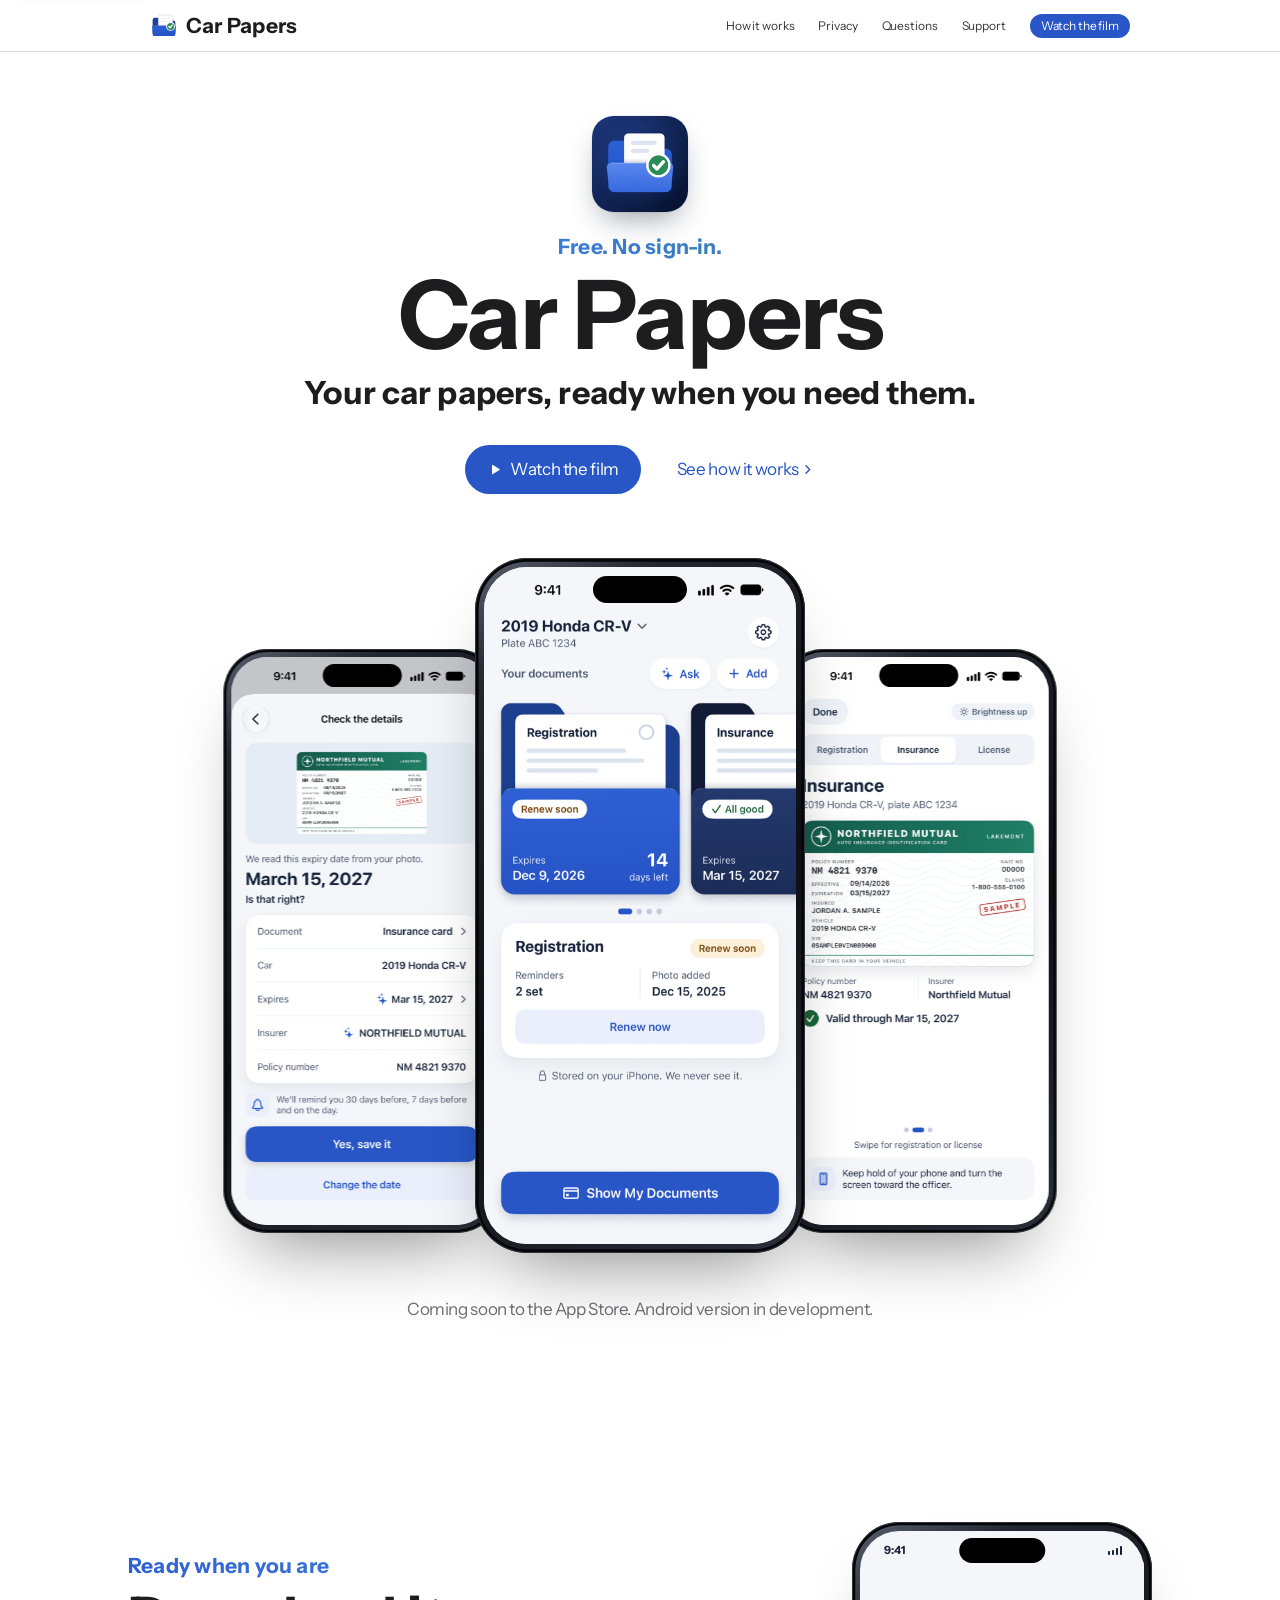
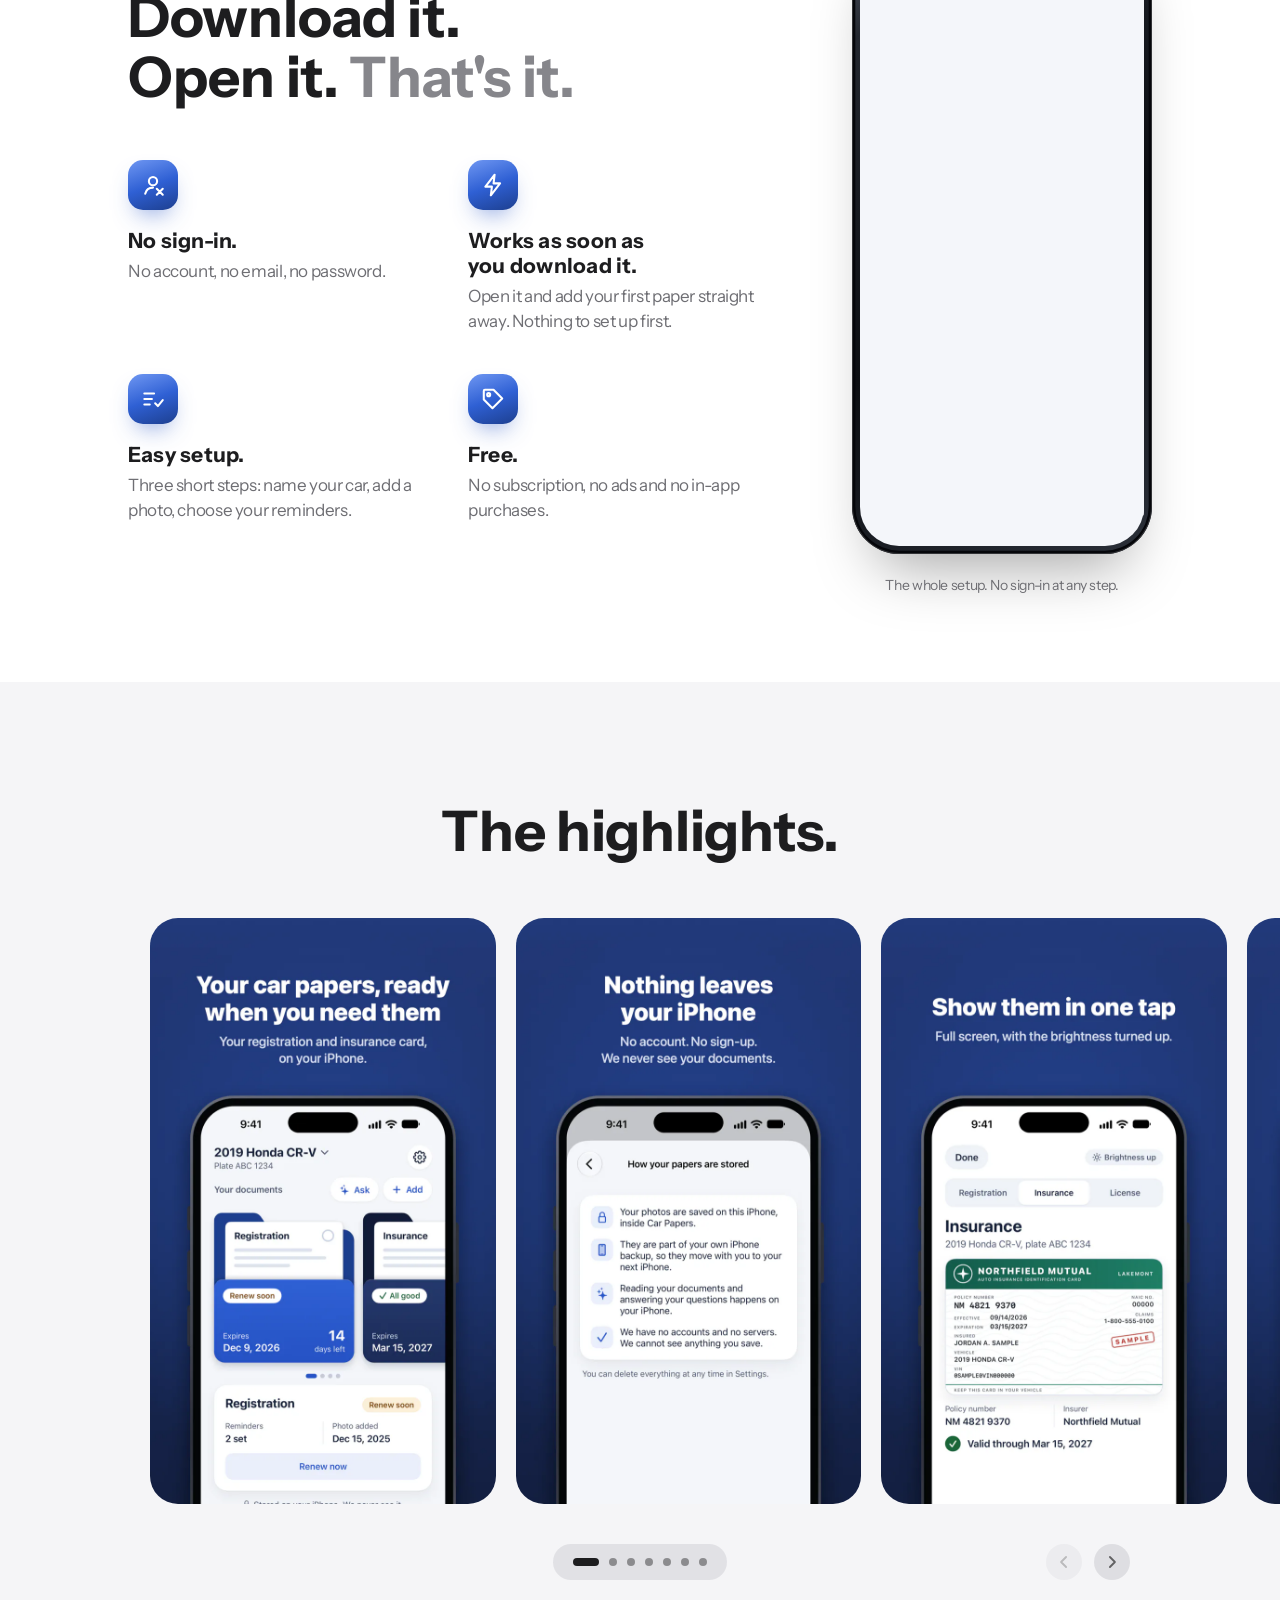
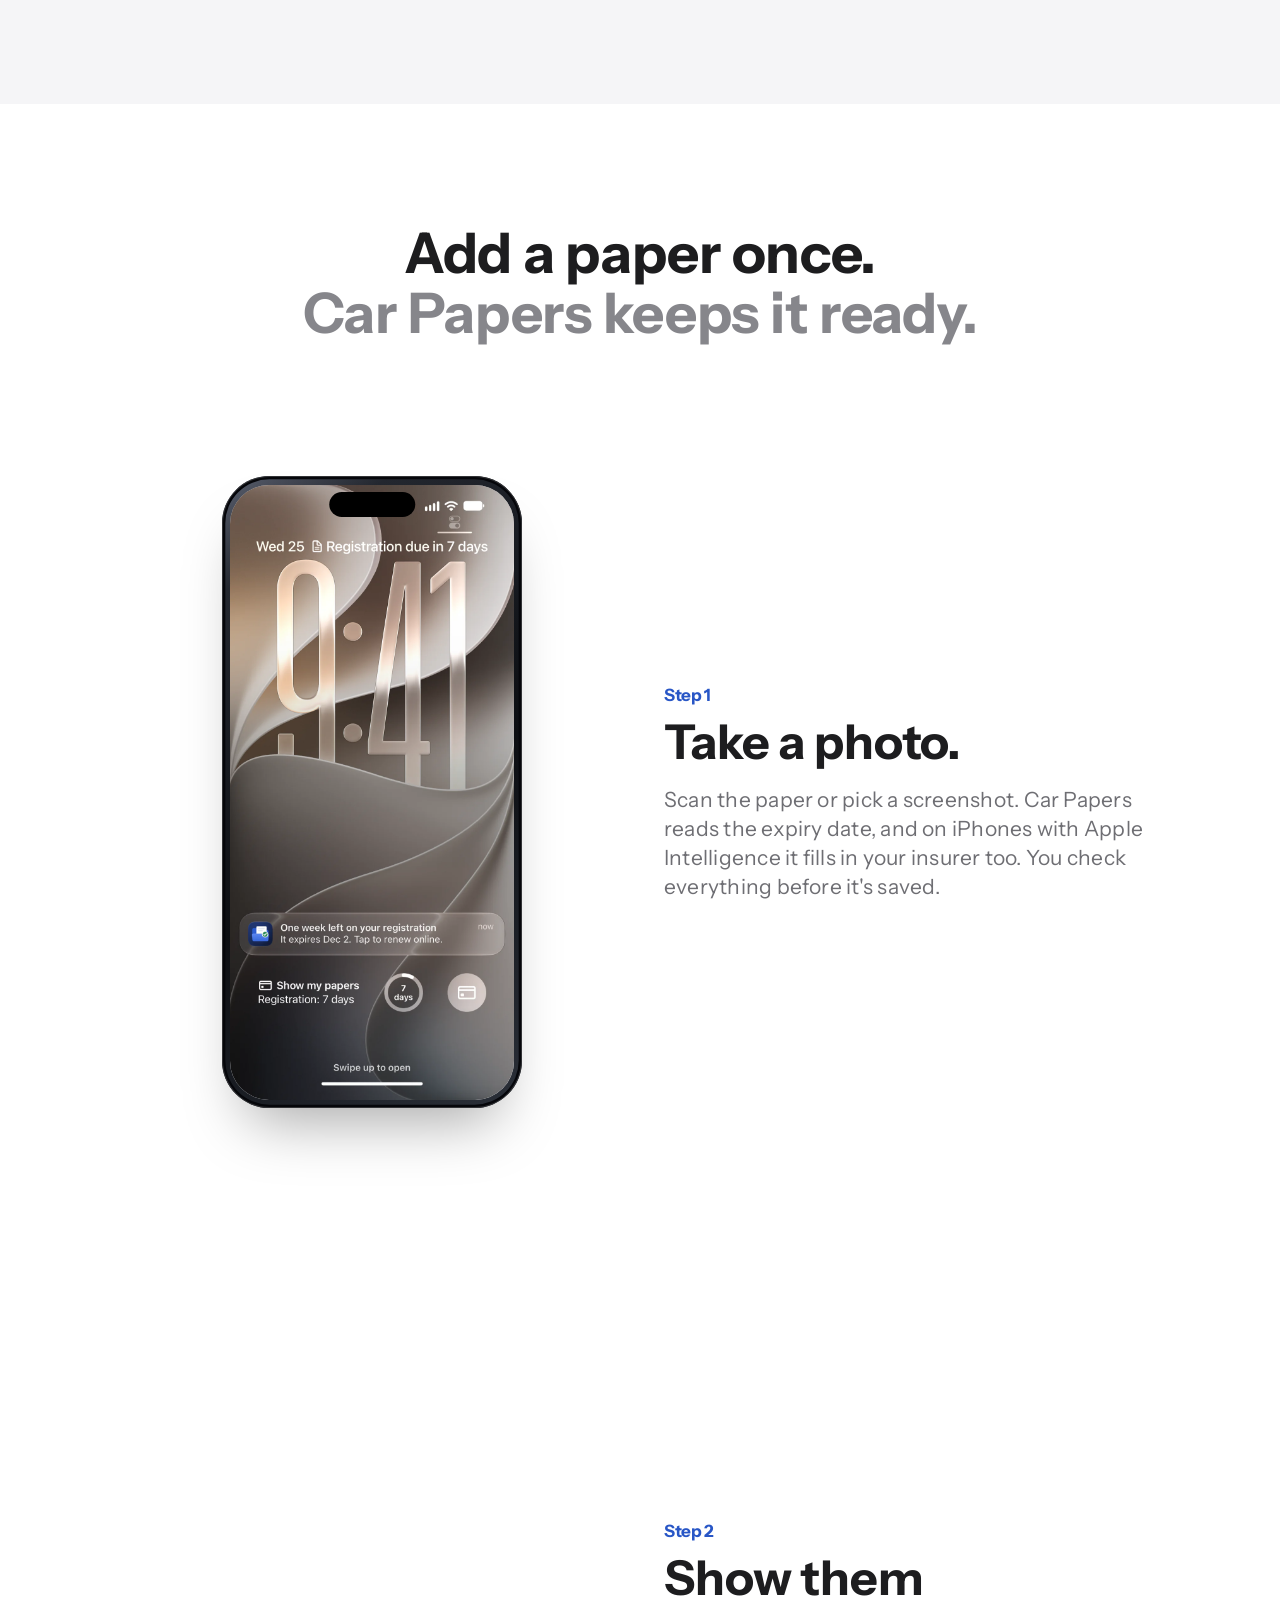
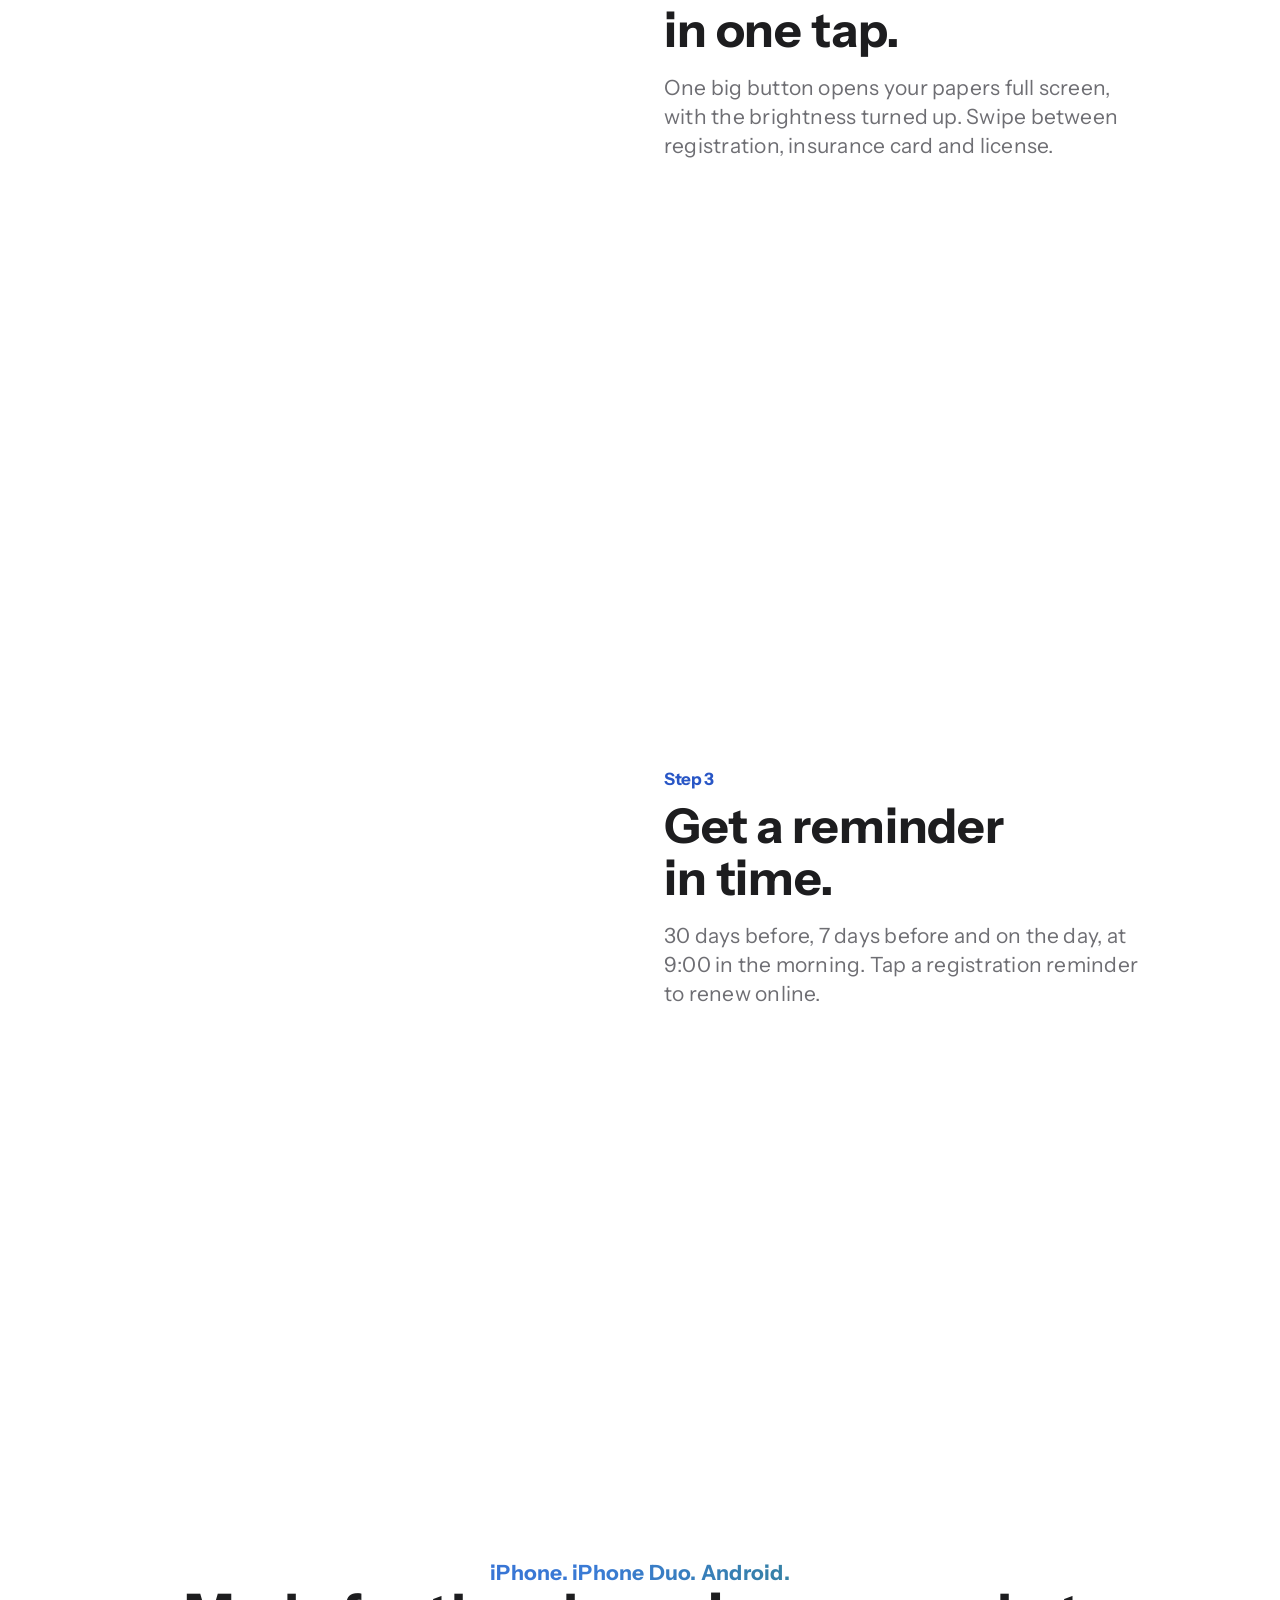
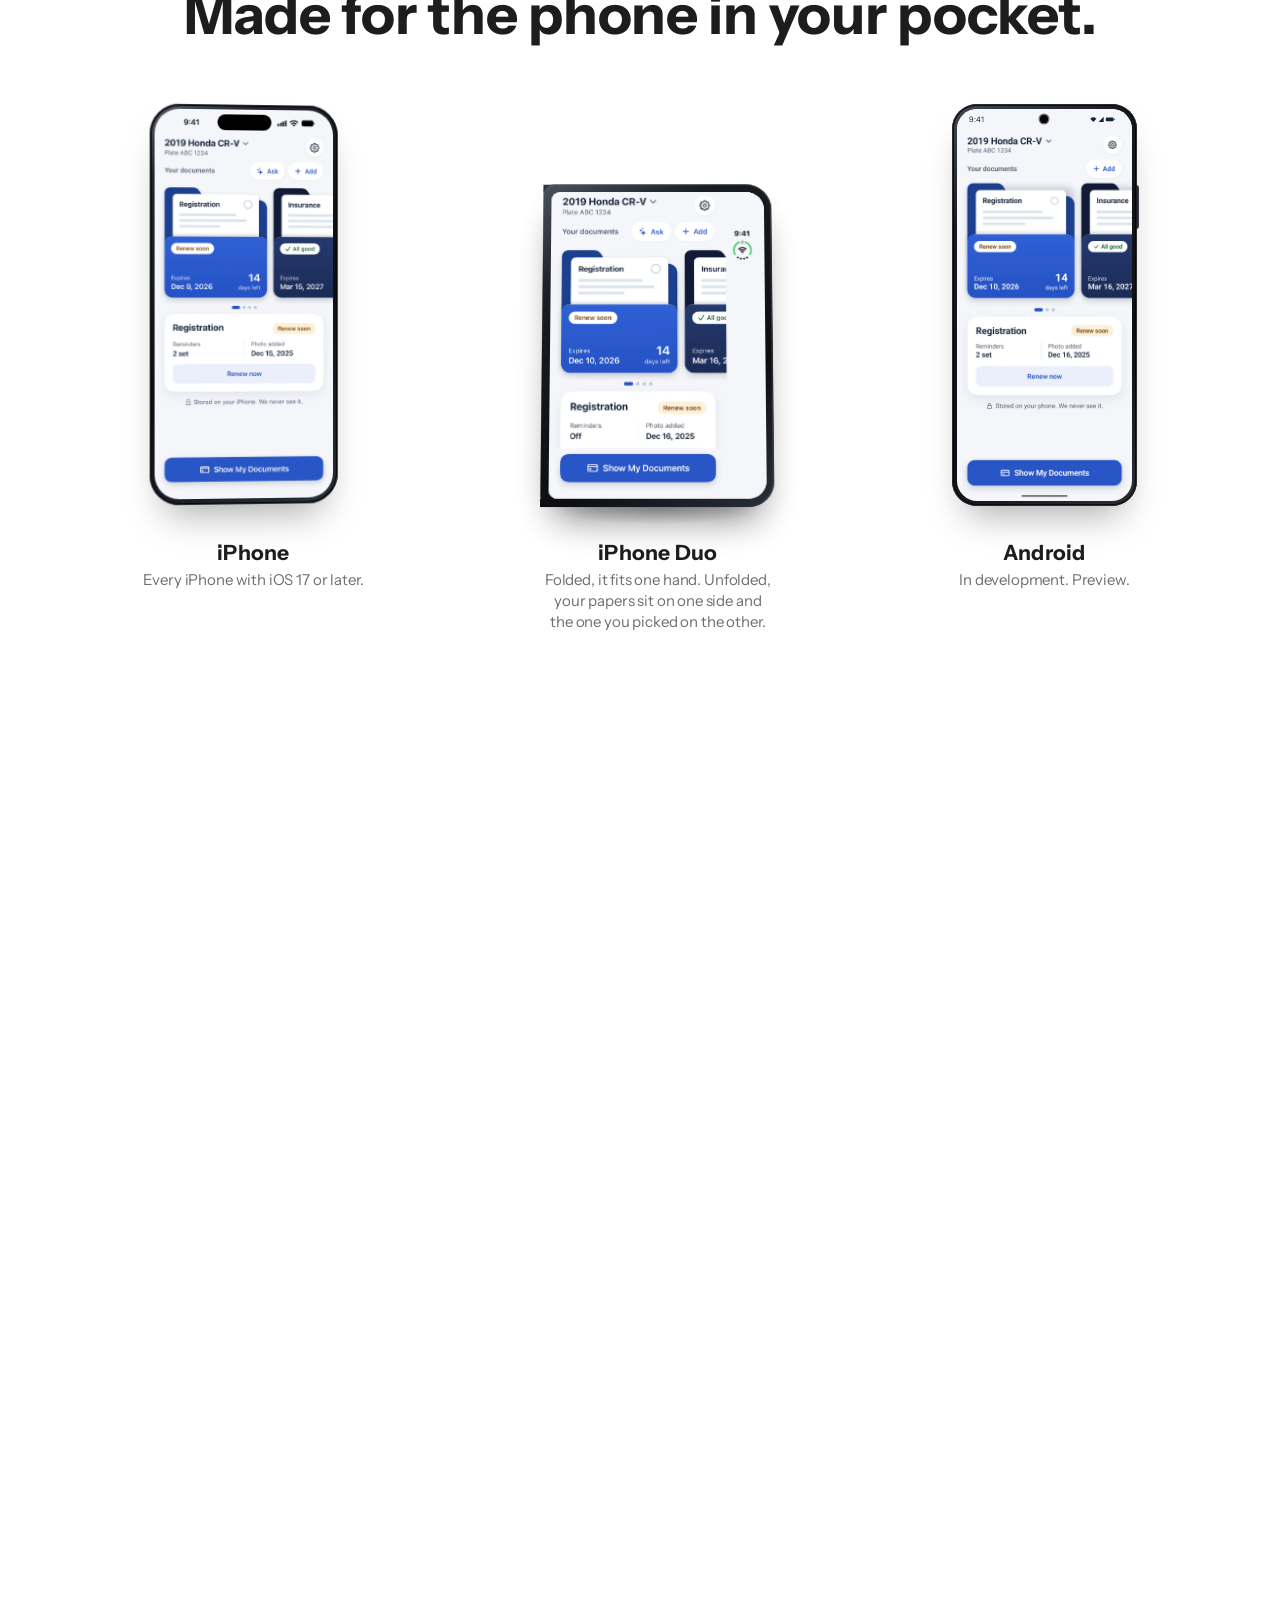
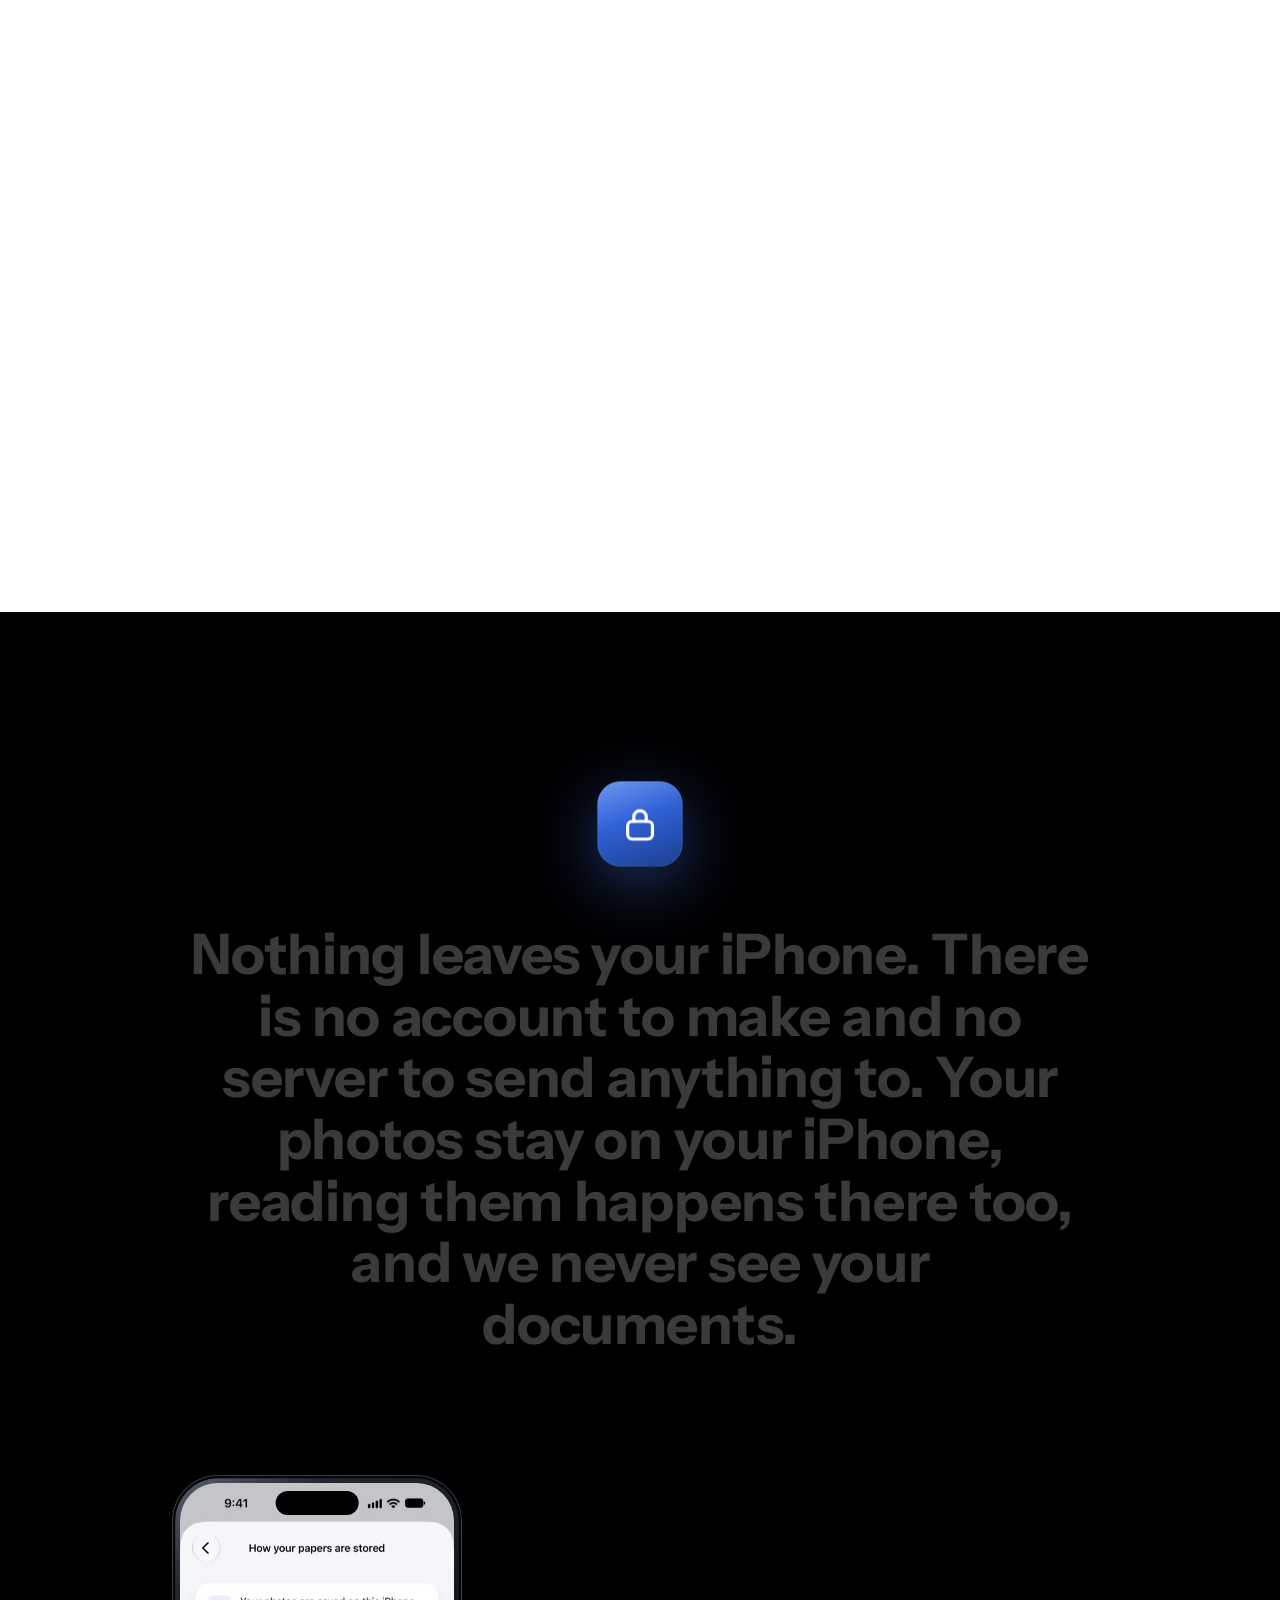
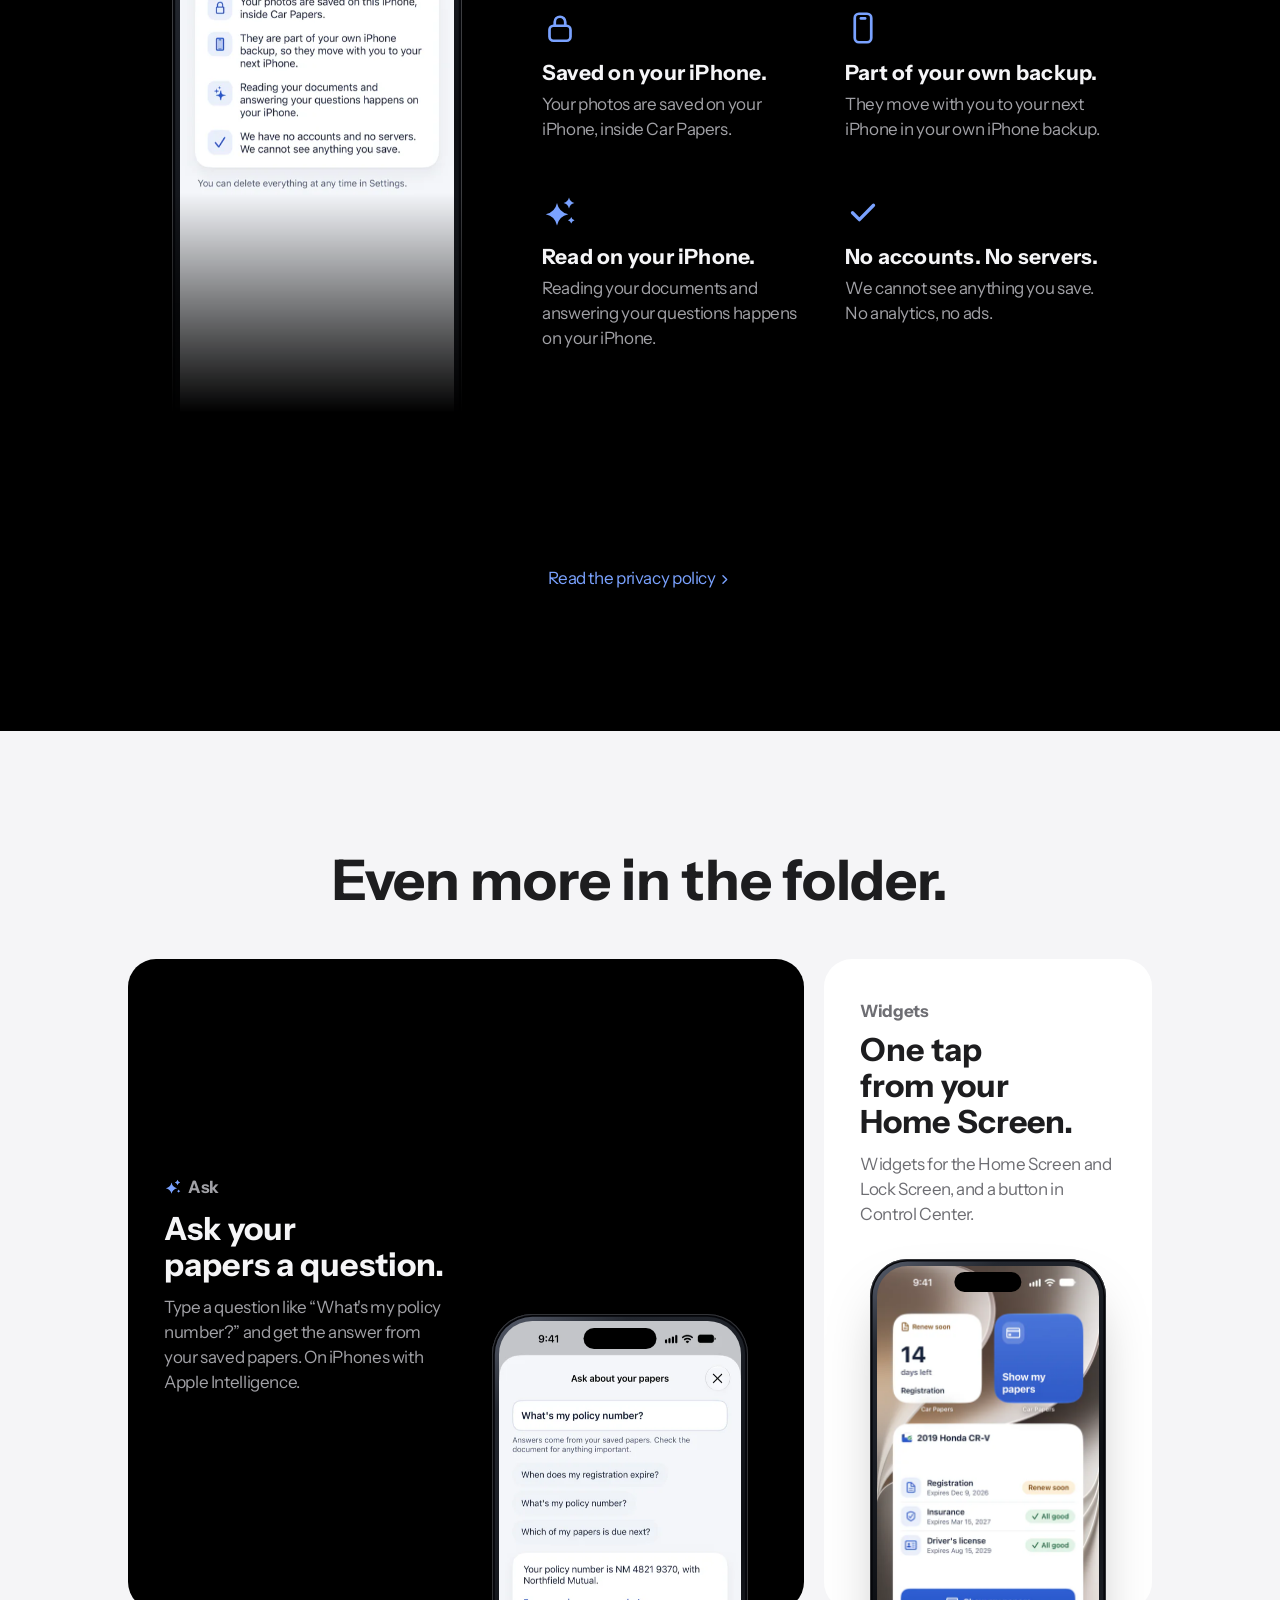
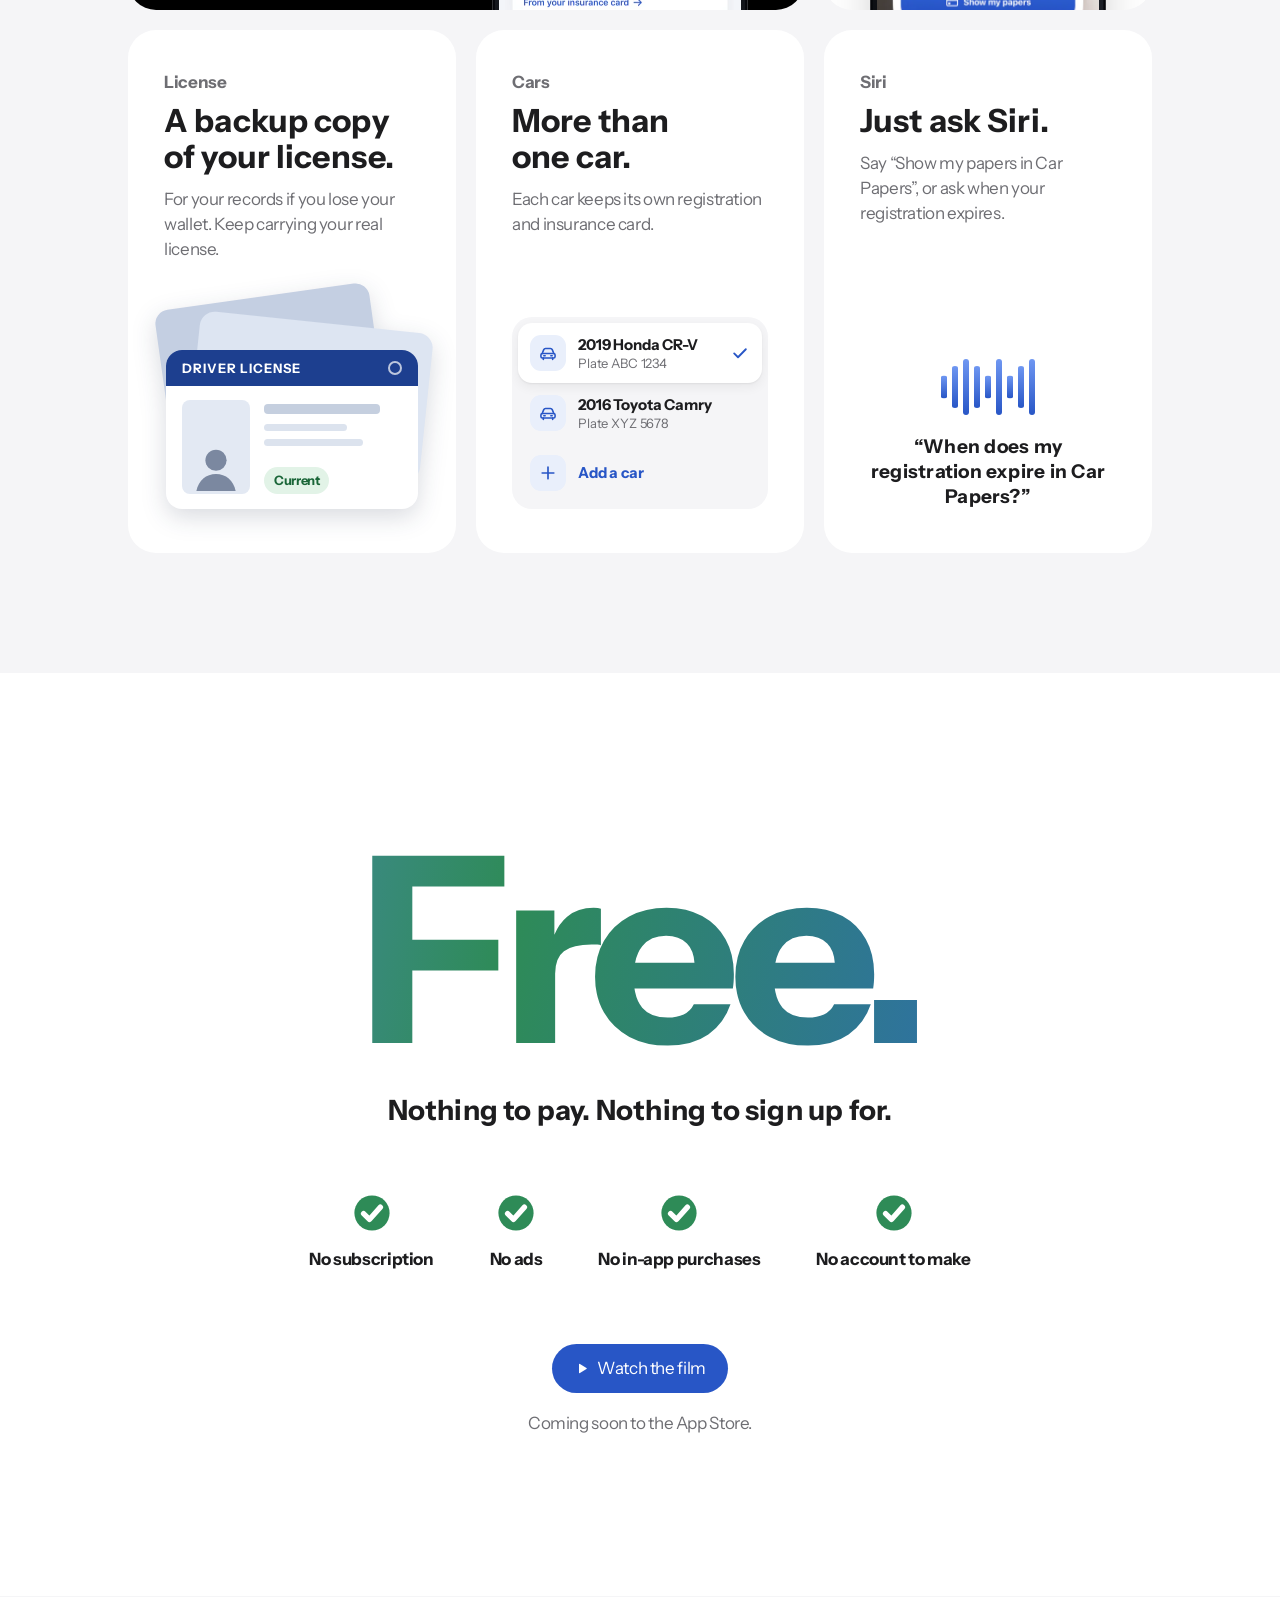
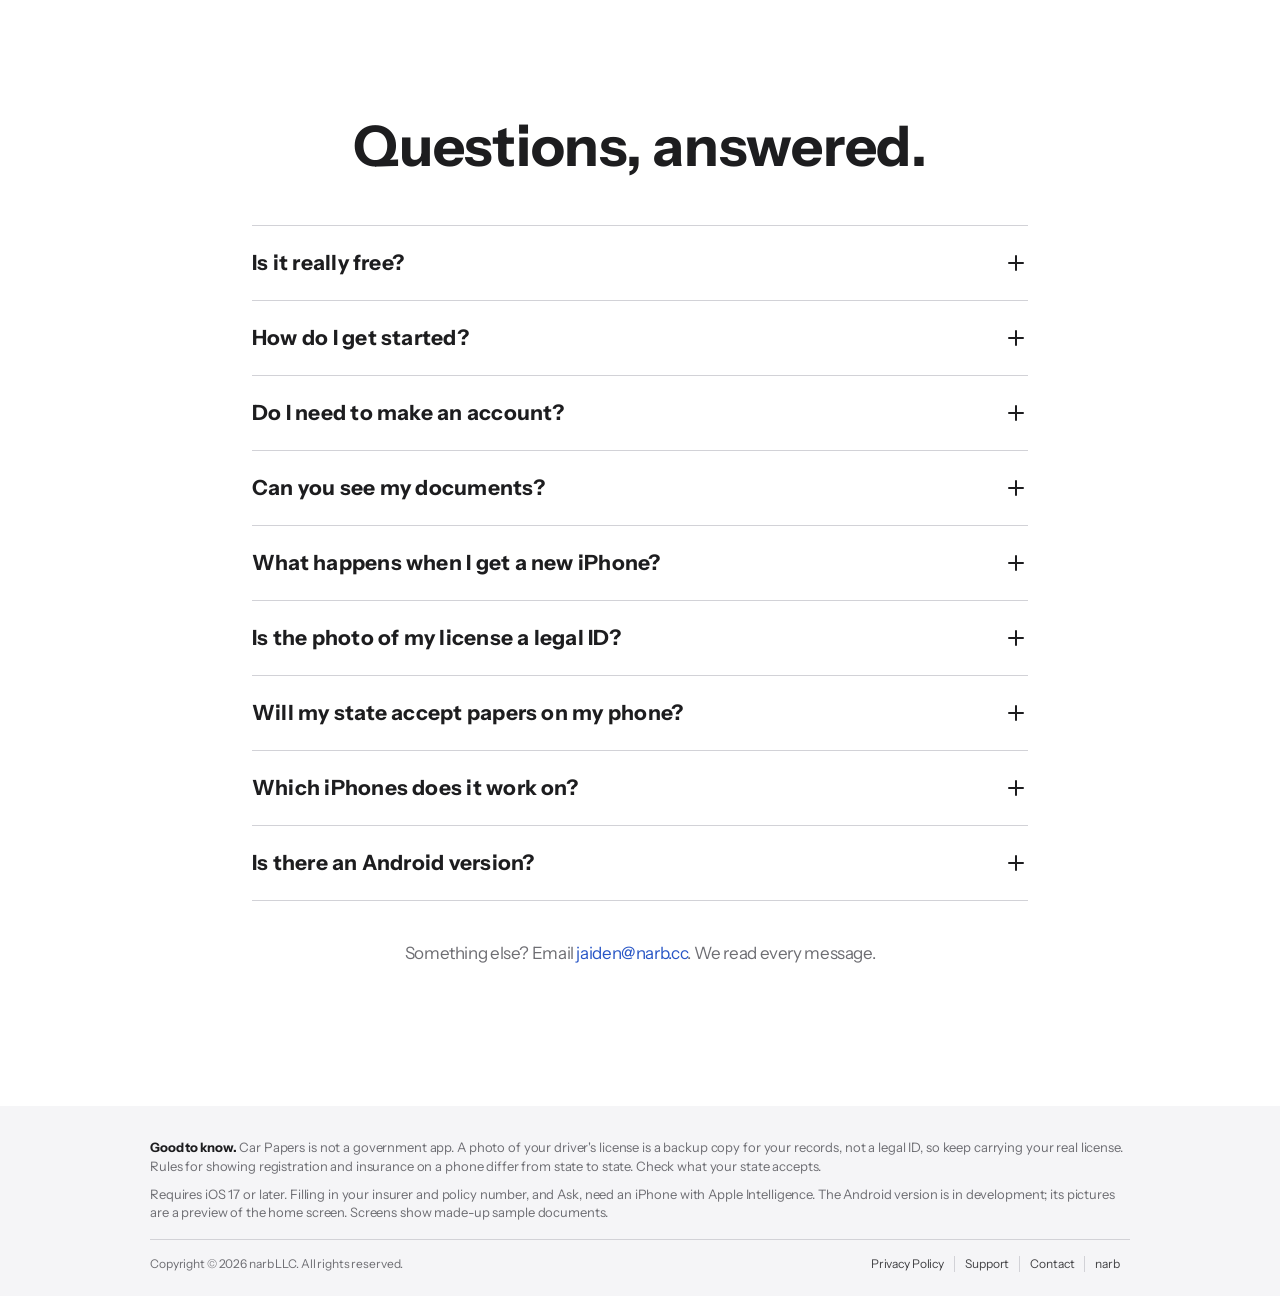
==== commit 64c0308b: "Apple-style redesign with the setup and device animations - The page now follows Apple's product-pag" ====
--- a/index.html
+++ b/index.html
@@ -6,7 +6,7 @@
 <title>Car Papers: your registration and insurance card on your iPhone</title>
 <meta name="description" content="Keep your vehicle registration and insurance card on your iPhone. Show them in one tap, and get a reminder before they expire. Free. No account. Nothing leaves your phone.">
 <link rel="canonical" href="https://carpapers.org/">
-<meta name="theme-color" content="#F4F6FA">
+<meta name="theme-color" content="#ffffff">
 <meta name="color-scheme" content="light">
 <meta name="format-detection" content="telephone=no">
 <meta name="apple-itunes-app" content="app-id=6838867229">
@@ -25,9 +25,7 @@
 <link rel="icon" href="assets/favicon.svg" type="image/svg+xml">
 <link rel="icon" href="assets/favicon-32.png" type="image/png" sizes="32x32">
 <link rel="apple-touch-icon" href="assets/apple-touch-icon.png">
-<link rel="preload" href="assets/fonts/BricolageGrotesque-Bold.woff" as="font" type="font/woff" crossorigin>
-<link rel="preload" href="assets/fonts/InstrumentSans-Regular.woff" as="font" type="font/woff" crossorigin>
-<link rel="stylesheet" href="styles.css">
+<link rel="stylesheet" href="apple.css">
 <script>document.documentElement.classList.add('js');</script>
 
 <script type="application/ld+json">
@@ -51,13 +49,10 @@
 <!-- Shared drawings. The logo is "Seal", drawn from the app's own geometry (Shared/Drawing/LogoArtwork.swift). -->
 <svg class="sprite" aria-hidden="true" focusable="false">
   <defs>
-    <linearGradient id="g-d-back" x1="0" y1="13" x2="0" y2="55" gradientUnits="userSpaceOnUse"><stop stop-color="#2F60D4"/><stop offset="1" stop-color="#2552C4"/></linearGradient>
-    <linearGradient id="g-d-front" x1="0" y1="31" x2="0" y2="55" gradientUnits="userSpaceOnUse"><stop stop-color="#5B86EE"/><stop offset="1" stop-color="#3A69DD"/></linearGradient>
-    <linearGradient id="g-d-shade" x1="0" y1="27.5" x2="0" y2="31" gradientUnits="userSpaceOnUse"><stop stop-color="#0D1B3E" stop-opacity="0"/><stop offset="1" stop-color="#0D1B3E" stop-opacity=".18"/></linearGradient>
     <linearGradient id="g-l-front" x1="0" y1="31" x2="0" y2="55" gradientUnits="userSpaceOnUse"><stop stop-color="#2F60D4"/><stop offset="1" stop-color="#2552C4"/></linearGradient>
     <linearGradient id="g-l-shade" x1="0" y1="27.5" x2="0" y2="31" gradientUnits="userSpaceOnUse"><stop stop-color="#0D1B3E" stop-opacity="0"/><stop offset="1" stop-color="#0D1B3E" stop-opacity=".12"/></linearGradient>
   </defs>
-  <symbol id="logo-light" viewBox="0 0 64 64">
+  <symbol id="logo" viewBox="0 0 64 64">
     <path d="M6 18a5 5 0 0 1 5-5h10.6c1.7 0 3 .7 4 2.1l1.6 2.3c.9 1.3 2.1 2.1 3.8 2.1H53a5 5 0 0 1 5 5V50a5 5 0 0 1-5 5H11a5 5 0 0 1-5-5Z" fill="#1D3F8F"/>
     <rect x="19" y="7" width="33" height="40" rx="3.5" fill="#fff" stroke="#C9D3E3" stroke-width="1.2"/>
     <rect x="24.5" y="13" width="21" height="3.4" rx="1.7" fill="#EEF2F8"/>
@@ -69,571 +64,490 @@
     <circle cx="47" cy="33" r="8" fill="#2E8B57"/>
     <path d="M43 33.2 45.8 36 51 30.2" fill="none" stroke="#fff" stroke-width="2.8" stroke-linecap="round" stroke-linejoin="round"/>
   </symbol>
-  <symbol id="logo-dark" viewBox="0 0 64 64">
-    <path d="M6 18a5 5 0 0 1 5-5h10.6c1.7 0 3 .7 4 2.1l1.6 2.3c.9 1.3 2.1 2.1 3.8 2.1H53a5 5 0 0 1 5 5V50a5 5 0 0 1-5 5H11a5 5 0 0 1-5-5Z" fill="url(#g-d-back)"/>
-    <rect x="19" y="7" width="33" height="40" rx="3.5" fill="#fff"/>
-    <rect x="24.5" y="13" width="21" height="3.4" rx="1.7" fill="#DCE3EE"/>
-    <rect x="24.5" y="19.5" width="15" height="3.4" rx="1.7" fill="#DCE3EE"/>
-    <rect x="19" y="27.5" width="33" height="3.5" fill="url(#g-d-shade)"/>
-    <path d="M5.75 43 4.902 34.863A3.5 3.5 0 0 1 8.384 31h47.232a3.5 3.5 0 0 1 3.482 3.863L57.467 50.518A5 5 0 0 1 52.494 55H11.506a5 5 0 0 1-4.973-4.482Z" fill="url(#g-d-front)"/>
-    <rect x="8.5" y="31" width="47" height=".5" fill="#fff" fill-opacity=".35"/>
-    <circle cx="47" cy="33" r="10" fill="#fff"/>
-    <circle cx="47" cy="33" r="8" fill="#2E8B57"/>
-    <path d="M43 33.2 45.8 36 51 30.2" fill="none" stroke="#fff" stroke-width="2.8" stroke-linecap="round" stroke-linejoin="round"/>
-  </symbol>
   <symbol id="seal" viewBox="0 0 24 24">
     <circle cx="12" cy="12" r="12" fill="#fff"/>
     <circle cx="12" cy="12" r="9.6" fill="#2E8B57"/>
     <path d="M7.4 12.3 10.6 15.5 16.6 8.8" fill="none" stroke="#fff" stroke-width="2.9" stroke-linecap="round" stroke-linejoin="round"/>
   </symbol>
+  <symbol id="i-chevron" viewBox="0 0 24 24"><path d="M9.5 6 15.5 12 9.5 18" fill="none" stroke="currentColor" stroke-width="2.2" stroke-linecap="round" stroke-linejoin="round"/></symbol>
+  <symbol id="i-chevron-left" viewBox="0 0 24 24"><path d="M14.5 6 8.5 12 14.5 18" fill="none" stroke="currentColor" stroke-width="2.2" stroke-linecap="round" stroke-linejoin="round"/></symbol>
+  <symbol id="i-play" viewBox="0 0 24 24"><path d="M8 5.6v12.8a1 1 0 0 0 1.5.86l10.4-6.4a1 1 0 0 0 0-1.72L9.5 4.74A1 1 0 0 0 8 5.6Z" fill="currentColor"/></symbol>
+  <symbol id="i-close" viewBox="0 0 24 24"><path d="M6.5 6.5 17.5 17.5M17.5 6.5 6.5 17.5" fill="none" stroke="currentColor" stroke-width="2.2" stroke-linecap="round"/></symbol>
   <symbol id="i-sparkles" viewBox="0 0 24 24"><g fill="currentColor"><path d="M10 6Q11.3 12.2 17.5 13.5 11.3 14.8 10 21 8.7 14.8 2.5 13.5 8.7 12.2 10 6Z"/><path d="M18 2.4Q18.7 5.3 21.6 6 18.7 6.7 18 9.6 17.3 6.7 14.4 6 17.3 5.3 18 2.4Z"/><path d="M19.5 15.3Q19.95 17.05 21.7 17.5 19.95 17.95 19.5 19.7 19.05 17.95 17.3 17.5 19.05 17.05 19.5 15.3Z"/></g></symbol>
-  <symbol id="i-check" viewBox="0 0 24 24"><path d="M5 12.5 9.6 17.1 19 7.5" fill="none" stroke="currentColor" stroke-width="2.4" stroke-linecap="round" stroke-linejoin="round"/></symbol>
-  <symbol id="i-arrow" viewBox="0 0 24 24"><path d="M5 12h14M13 6l6 6-6 6" fill="none" stroke="currentColor" stroke-width="2" stroke-linecap="round" stroke-linejoin="round"/></symbol>
-  <symbol id="i-arrow-down" viewBox="0 0 24 24"><path d="M12 5v14M6 13l6 6 6-6" fill="none" stroke="currentColor" stroke-width="2" stroke-linecap="round" stroke-linejoin="round"/></symbol>
+  <symbol id="i-lock" viewBox="0 0 24 24"><g fill="none" stroke="currentColor" stroke-width="1.8" stroke-linecap="round" stroke-linejoin="round"><rect x="5" y="10.5" width="14" height="10" rx="2.6"/><path d="M8.5 10.5V8a3.5 3.5 0 0 1 7 0v2.5"/></g></symbol>
+  <symbol id="i-phone" viewBox="0 0 24 24"><g fill="none" stroke="currentColor" stroke-width="1.8" stroke-linecap="round"><rect x="6.5" y="2.5" width="11" height="19" rx="2.8"/><path d="M10.6 5.6h2.8"/></g></symbol>
+  <symbol id="i-check" viewBox="0 0 24 24"><path d="M5 12.5 9.6 17.1 19 7.5" fill="none" stroke="currentColor" stroke-width="2.2" stroke-linecap="round" stroke-linejoin="round"/></symbol>
+  <symbol id="i-person" viewBox="0 0 24 24"><g fill="currentColor"><circle cx="12" cy="8.6" r="4.1"/><path d="M4.4 20.5c.8-4.1 3.8-6.6 7.6-6.6s6.8 2.5 7.6 6.6Z"/></g></symbol>
+  <symbol id="i-car" viewBox="0 0 24 24"><g fill="none" stroke="currentColor" stroke-width="1.9" stroke-linecap="round" stroke-linejoin="round"><path d="M5 12.6 6.9 8a2.3 2.3 0 0 1 2.1-1.4h6a2.3 2.3 0 0 1 2.1 1.4l1.9 4.6"/><rect x="3.5" y="12.6" width="17" height="5.4" rx="1.8"/><path d="M6.4 18v1.7M17.6 18v1.7M7 15.3h1.6M15.4 15.3H17"/></g></symbol>
   <symbol id="i-plus" viewBox="0 0 24 24"><path d="M12 5v14M5 12h14" fill="none" stroke="currentColor" stroke-width="2" stroke-linecap="round"/></symbol>
-  <symbol id="i-doc" viewBox="0 0 24 24"><g fill="none" stroke="currentColor" stroke-width="1.9" stroke-linecap="round" stroke-linejoin="round"><path d="M7 3h7l4 4v13a1 1 0 0 1-1 1H7a1 1 0 0 1-1-1V4a1 1 0 0 1 1-1Z"/><path d="M14 3v4h4M9 12h6M9 16h4"/></g></symbol>
-  <symbol id="i-shield" viewBox="0 0 24 24"><g fill="none" stroke="currentColor" stroke-width="1.9" stroke-linecap="round" stroke-linejoin="round"><path d="M12 3 19 6v5.6c0 4.3-2.9 8-7 9.4-4.1-1.4-7-5.1-7-9.4V6l7-3Z"/><path d="m9 12 2.2 2.2L15.2 10"/></g></symbol>
-  <symbol id="i-person-card" viewBox="0 0 24 24"><g fill="none" stroke="currentColor" stroke-width="1.9" stroke-linecap="round" stroke-linejoin="round"><rect x="2.5" y="5" width="19" height="14" rx="2.6"/><circle cx="8.3" cy="10.8" r="2"/><path d="M5.4 15.8c.6-1.5 1.6-2.3 2.9-2.3s2.3.8 2.9 2.3M14 10h4.5M14 13.5h3"/></g></symbol>
-  <symbol id="i-card" viewBox="0 0 24 24"><g fill="none" stroke="currentColor" stroke-width="1.9" stroke-linecap="round" stroke-linejoin="round"><rect x="2.5" y="5.5" width="19" height="13" rx="2.6"/><path d="M2.5 9.6h19M6 14.6h4"/></g></symbol>
-  <symbol id="i-car" viewBox="0 0 24 24"><g fill="none" stroke="currentColor" stroke-width="1.9" stroke-linecap="round" stroke-linejoin="round"><path d="M5 12.6 6.9 8a2.3 2.3 0 0 1 2.1-1.4h6a2.3 2.3 0 0 1 2.1 1.4l1.9 4.6"/><rect x="3.5" y="12.6" width="17" height="5.4" rx="1.8"/><path d="M6.4 18v1.7M17.6 18v1.7M7 15.3h1.6M15.4 15.3H17"/></g></symbol>
-  <symbol id="i-sun" viewBox="0 0 24 24"><g fill="none" stroke="currentColor" stroke-width="1.9" stroke-linecap="round"><circle cx="12" cy="12" r="4"/><path d="M12 2.5v2M12 19.5v2M2.5 12h2M19.5 12h2M5.3 5.3l1.4 1.4M17.3 17.3l1.4 1.4M5.3 18.7l1.4-1.4M17.3 6.7l1.4-1.4"/></g></symbol>
-  <symbol id="i-person" viewBox="0 0 24 24"><g fill="currentColor"><circle cx="12" cy="8.6" r="4.1"/><path d="M4.4 20.5c.8-4.1 3.8-6.6 7.6-6.6s6.8 2.5 7.6 6.6Z"/></g></symbol>
-  <symbol id="i-star4" viewBox="0 0 24 24"><path d="M12 1.5Q13.4 10.6 22.5 12 13.4 13.4 12 22.5 10.6 13.4 1.5 12 10.6 10.6 12 1.5Z" fill="currentColor"/></symbol>
-  <symbol id="i-info" viewBox="0 0 24 24"><g fill="none" stroke="currentColor" stroke-width="2" stroke-linecap="round"><circle cx="12" cy="12" r="9"/><path d="M12 11v5.5M12 7.7v.1"/></g></symbol>
+  <symbol id="i-card-s" viewBox="0 0 24 24"><g fill="none" stroke="currentColor" stroke-width="1.9" stroke-linecap="round" stroke-linejoin="round"><rect x="2.5" y="5.5" width="19" height="13" rx="2.6"/><path d="M2.5 9.6h19M6 14.6h4"/></g></symbol>
+  <symbol id="i-bell-s" viewBox="0 0 24 24"><g fill="none" stroke="currentColor" stroke-width="1.9" stroke-linecap="round" stroke-linejoin="round"><path d="M6.5 16.5V11a5.5 5.5 0 0 1 11 0v5.5l1.6 2.1H4.9Z"/><path d="M10 21.2h4"/></g></symbol>
+  <symbol id="i-doc-s" viewBox="0 0 24 24"><g fill="none" stroke="currentColor" stroke-width="1.9" stroke-linecap="round" stroke-linejoin="round"><path d="M7 3h7l4 4v13a1 1 0 0 1-1 1H7a1 1 0 0 1-1-1V4a1 1 0 0 1 1-1Z"/><path d="M14 3v4h4M9 12h6M9 16h4"/></g></symbol>
+  <symbol id="i-shield-s" viewBox="0 0 24 24"><g fill="none" stroke="currentColor" stroke-width="1.9" stroke-linecap="round" stroke-linejoin="round"><path d="M12 3 19 6v5.6c0 4.3-2.9 8-7 9.4-4.1-1.4-7-5.1-7-9.4V6l7-3Z"/><path d="m9 12 2.2 2.2L15.2 10"/></g></symbol>
+  <symbol id="i-license-s" viewBox="0 0 24 24"><g fill="none" stroke="currentColor" stroke-width="1.9" stroke-linecap="round" stroke-linejoin="round"><rect x="2.5" y="5" width="19" height="14" rx="2.6"/><circle cx="8.3" cy="10.8" r="2"/><path d="M5.4 15.8c.6-1.5 1.6-2.3 2.9-2.3s2.3.8 2.9 2.3M14 10h4.5M14 13.5h3"/></g></symbol>
 </svg>
 
-<header class="site-header">
-  <div class="wrap">
-    <a class="brand" href="./" aria-label="Car Papers home"><svg aria-hidden="true"><use href="#logo-light"/></svg><span>Car Papers</span></a>
-    <nav class="nav" aria-label="Main">
-      <a href="#how">How it works</a>
-      <a href="#privacy">Privacy</a>
-      <a href="#faq">Questions</a>
-      <a class="keep" href="support.html">Support</a>
-    </nav>
-  </div>
-</header>
+<nav class="localnav" aria-label="Car Papers">
+  <div class="localnav-inner">
+    <a class="localnav-title" href="./"><svg aria-hidden="true"><use href="#logo"/></svg>Car Papers</a>
+    <div class="localnav-menu">
+      <a class="hide-sm" href="#how">How it works</a>
+      <a class="hide-sm" href="#privacy">Privacy</a>
+      <a class="hide-sm" href="#questions">Questions</a>
+      <a class="hide-sm" href="support.html">Support</a>
+      <a class="pill-small" href="assets/video/car-papers-demo.mp4" data-film>Watch the film</a>
+    </div>
+  </div>
+</nav>
+<span class="nav-sentinel" aria-hidden="true"></span>
 
 <main id="main">
 
-<!-- ============ Hero ============ -->
+<!-- Hero -->
 <section class="hero" aria-labelledby="hero-title">
-  <div class="wrap hero-grid">
-    <div class="hero-copy">
-      <h1 id="hero-title" class="display-xl">Your car papers, <span class="hl">ready when you need&nbsp;them.</span></h1>
-      <p class="lead">Keep your registration and insurance card on your iPhone. Show them in one tap, and get a reminder before either one expires.</p>
-      <div class="hero-actions">
-        <!-- At launch, replace this status with Apple's official "Download on the App Store" badge, linked to https://apps.apple.com/app/id6838867229 -->
-        <p class="store-status"><span class="live-dot" aria-hidden="true"></span><span><strong>Free for iPhone.</strong> Coming soon to the App&nbsp;Store.</span></p>
-        <a class="text-link" href="#watch">Watch the 30-second tour<svg aria-hidden="true"><use href="#i-arrow-down"/></svg></a>
-      </div>
-      <ul class="proof" aria-label="Promises">
-        <li><svg aria-hidden="true"><use href="#seal"/></svg>No account</li>
-        <li><svg aria-hidden="true"><use href="#seal"/></svg>Nothing leaves your iPhone</li>
-        <li><svg aria-hidden="true"><use href="#seal"/></svg>No ads</li>
+  <div class="hero-copy">
+    <img class="hero-icon" src="assets/apple-touch-icon.png" width="180" height="180" alt="The Car Papers app icon">
+    <p class="eyebrow gradient-text">Free. No sign-in.</p>
+    <h1 id="hero-title" class="hero-title">Car Papers</h1>
+    <p class="hero-tagline">Your car papers, ready when you need&nbsp;them.</p>
+    <div class="ctas">
+      <a class="button" href="assets/video/car-papers-demo.mp4" data-film><svg aria-hidden="true"><use href="#i-play"/></svg>Watch the film</a>
+      <a class="more-link" href="#how">See how it works<svg aria-hidden="true"><use href="#i-chevron"/></svg></a>
+    </div>
+  </div>
+  <div class="lineup" data-scroll>
+    <figure class="phone lineup-side lineup-left"><img src="assets/screens/check-900.webp" srcset="assets/screens/check-450.webp 450w, assets/screens/check-900.webp 900w" sizes="(max-width: 734px) 40vw, 280px" width="900" height="1955" alt="Car Papers reading an insurance card photo: it found the expiry date, March 15, 2027, and the insurer."></figure>
+    <figure class="phone lineup-center"><img src="assets/screens/home-900.webp" srcset="assets/screens/home-450.webp 450w, assets/screens/home-900.webp 900w" sizes="(max-width: 734px) 56vw, 330px" width="900" height="1955" fetchpriority="high" alt="The Car Papers home screen: the registration of a 2019 Honda CR-V expires December 9, 2026, marked Renew soon with 14 days left, and the insurance card is marked All good."></figure>
+    <figure class="phone lineup-side lineup-right"><img src="assets/screens/show-900.webp" srcset="assets/screens/show-450.webp 450w, assets/screens/show-900.webp 900w" sizes="(max-width: 734px) 40vw, 280px" width="900" height="1955" alt="Show mode: the insurance card full screen with the brightness turned up."></figure>
+  </div>
+  <!-- At launch, replace this line with Apple's official "Download on the App Store" badge, linked to https://apps.apple.com/app/id6838867229 -->
+  <p class="hero-note">Coming soon to the App Store. Android version in development.</p>
+</section>
+
+<!-- Ready as soon as you download it -->
+<section class="ready" id="ready" aria-labelledby="ready-title">
+  <div class="ready-grid">
+    <div class="ready-copy">
+      <p class="eyebrow gradient-text" data-reveal>Ready when you are</p>
+      <h2 id="ready-title" class="headline ready-title" data-reveal>Download it. Open it. <span class="soft">That's&nbsp;it.</span></h2>
+      <ul class="ready-points">
+        <li data-reveal>
+          <span class="rp-icon" aria-hidden="true"><svg viewBox="0 0 24 24"><g fill="none" stroke="currentColor" stroke-width="1.9" stroke-linecap="round" stroke-linejoin="round"><circle cx="12" cy="8.5" r="3.8"/><path d="M4.8 20c.9-3.6 3.7-5.6 7.2-5.6"/><path d="M15.5 15.5 21 21M21 15.5 15.5 21"/></g></svg></span>
+          <h3>No sign-in.</h3><p>No account, no email, no password.</p>
+        </li>
+        <li data-reveal>
+          <span class="rp-icon" aria-hidden="true"><svg viewBox="0 0 24 24"><g fill="none" stroke="currentColor" stroke-width="1.9" stroke-linecap="round" stroke-linejoin="round"><path d="M13.5 2.5 5 13.5h6l-1 8 8.5-11h-6Z"/></g></svg></span>
+          <h3>Works as soon as you download&nbsp;it.</h3><p>Open it and add your first paper straight away. Nothing to set up first.</p>
+        </li>
+        <li data-reveal>
+          <span class="rp-icon" aria-hidden="true"><svg viewBox="0 0 24 24"><g fill="none" stroke="currentColor" stroke-width="1.9" stroke-linecap="round" stroke-linejoin="round"><path d="M4 7h9M4 12h7M4 17h5"/><path d="m14 16 2.5 2.5L21 13"/></g></svg></span>
+          <h3>Easy setup.</h3><p>Three short steps: name your car, add a photo, choose your reminders.</p>
+        </li>
+        <li data-reveal>
+          <span class="rp-icon" aria-hidden="true"><svg viewBox="0 0 24 24"><g fill="none" stroke="currentColor" stroke-width="1.9" stroke-linecap="round" stroke-linejoin="round"><path d="M3.5 12.5V4.5a1 1 0 0 1 1-1h8l8 8-9 9-8-8Z"/><circle cx="8" cy="8" r="1.4"/></g></svg></span>
+          <h3>Free.</h3><p>No subscription, no ads and no in-app purchases.</p>
+        </li>
       </ul>
     </div>
 
-    <div class="hero-art" aria-hidden="true">
-      <div class="folder-scene">
-        <svg class="folder-svg" viewBox="-4 -17 72 77">
-          <defs>
-            <linearGradient id="h-back" x1="0" y1="13" x2="0" y2="55" gradientUnits="userSpaceOnUse"><stop stop-color="#2447A0"/><stop offset="1" stop-color="#1A3880"/></linearGradient>
-            <linearGradient id="h-front" x1="0" y1="31" x2="0" y2="55" gradientUnits="userSpaceOnUse"><stop stop-color="#3466DA"/><stop offset="1" stop-color="#2552C4"/></linearGradient>
-            <linearGradient id="h-shade" x1="0" y1="27.5" x2="0" y2="31" gradientUnits="userSpaceOnUse"><stop stop-color="#0D1B3E" stop-opacity="0"/><stop offset="1" stop-color="#0D1B3E" stop-opacity=".14"/></linearGradient>
-            <clipPath id="h-ins-clip"><rect x="5" y="-5" width="28" height="18" rx="2.2"/></clipPath>
-            <clipPath id="h-lic-clip"><rect x="33" y="-10" width="26" height="17" rx="2.2"/></clipPath>
-            <filter id="h-soft" x="-30%" y="-30%" width="160%" height="160%"><feGaussianBlur stdDeviation="1.6"/></filter>
-            <filter id="h-paper" x="-20%" y="-20%" width="140%" height="140%"><feDropShadow dx="0" dy=".5" stdDeviation=".7" flood-color="#0D1B3E" flood-opacity=".16"/></filter>
-          </defs>
-
-          <ellipse class="h-ground" cx="32" cy="57.5" rx="25" ry="2.4" fill="#0E1730" opacity=".16" filter="url(#h-soft)"/>
-          <path class="h-back" d="M6 18a5 5 0 0 1 5-5h10.6c1.7 0 3 .7 4 2.1l1.6 2.3c.9 1.3 2.1 2.1 3.8 2.1H53a5 5 0 0 1 5 5V50a5 5 0 0 1-5 5H11a5 5 0 0 1-5-5Z" fill="url(#h-back)"/>
-
-          <!-- Driver's license, behind -->
-          <g class="h-drop h-lic">
-            <g transform="rotate(9 46 -1.5)" filter="url(#h-paper)">
-              <rect x="33" y="-10" width="26" height="17" rx="2.2" fill="#fff"/>
-              <g clip-path="url(#h-lic-clip)">
-                <rect x="33" y="-10" width="26" height="4.6" fill="#1D3F8F"/>
-                <rect x="35" y="-8.4" width="10" height="1.3" rx=".65" fill="#fff" opacity=".88"/>
-                <circle cx="56" cy="-7.7" r="1.05" fill="none" stroke="#fff" stroke-opacity=".75" stroke-width=".5"/>
-                <rect x="35" y="-3.6" width="6.2" height="8.6" rx="1" fill="#E3E9F3"/>
-                <circle cx="38.1" cy="-.4" r="1.5" fill="#7B88A0"/>
-                <path d="M35.6 5c.3-1.9 1.3-3 2.5-3s2.2 1.1 2.5 3Z" fill="#7B88A0"/>
-                <rect x="43" y="-3.2" width="12.5" height="1.8" rx=".9" fill="#C5CFDF"/>
-                <rect x="43" y="-.2" width="9" height="1.2" rx=".6" fill="#DCE3EE"/>
-                <rect x="43" y="2.2" width="10.5" height="1.2" rx=".6" fill="#DCE3EE"/>
-              </g>
+    <figure class="phone ob-phone" data-reveal aria-label="The Car Papers setup, start to finish: what do you drive, add your first document, reminders, and you're all set.">
+      <div class="ob" aria-hidden="true">
+        <div class="ob-status"><span>9:41</span><span class="ob-bars"><i></i><i></i><i></i><i></i></span></div>
+
+        <!-- 1. Welcome -->
+        <div class="ob-screen ob-1">
+          <div class="ob-logo"><svg><use href="#logo"/></svg><b>Car Papers</b></div>
+          <svg class="ob-art" viewBox="-20 -36 300 330">
+            <g transform="rotate(9 216 30)">
+              <rect x="124" y="-28" width="184" height="116" rx="12" fill="#fff"/>
+              <path d="M136 -28h160a12 12 0 0 1 12 12v14H124v-14a12 12 0 0 1 12-12Z" fill="#1D3F8F"/>
+              <rect x="138" y="10" width="40" height="56" rx="6" fill="#E3E9F3"/>
+              <rect x="190" y="14" width="90" height="8" rx="4" fill="#C5CFDF"/>
+              <rect x="190" y="30" width="64" height="6" rx="3" fill="#DCE3EE"/>
             </g>
-          </g>
-
-          <!-- Insurance card, behind -->
-          <g class="h-drop h-ins">
-            <g transform="rotate(-10 19 4)" filter="url(#h-paper)">
-              <rect x="5" y="-5" width="28" height="18" rx="2.2" fill="#fff"/>
-              <g clip-path="url(#h-ins-clip)">
-                <rect x="5" y="-5" width="28" height="5.2" fill="#1F7C62"/>
-                <path d="M8.4 -4.1Q8.8 -2.8 10.1 -2.4 8.8 -2 8.4 -.7 8 -2 6.7 -2.4 8 -2.8 8.4 -4.1Z" fill="#fff"/>
-                <rect x="11.3" y="-3.3" width="12" height="1.3" rx=".65" fill="#fff" opacity=".92"/>
-                <rect x="11.3" y="-1.4" width="8" height=".7" rx=".35" fill="#fff" opacity=".6"/>
-                <rect x="7" y="2.4" width="10" height="1.6" rx=".8" fill="#C5CFDF"/>
-                <rect x="7" y="5.2" width="15" height="1.1" rx=".55" fill="#DCE3EE"/>
-                <rect x="7" y="7.5" width="11" height="1.1" rx=".55" fill="#DCE3EE"/>
-                <rect x="24" y="7" width="7" height="2.6" rx=".5" fill="none" stroke="#C2372C" stroke-width=".4" transform="rotate(-8 27.5 8.3)"/>
-              </g>
+            <g transform="rotate(-3 126 135)">
+              <path d="M0 14a14 14 0 0 1 14-14h56c10 0 14 6 19 14l4 7c4 6 8 9 16 9h123a20 20 0 0 1 20 20v200a20 20 0 0 1-20 20H20a20 20 0 0 1-20-20Z" fill="#1D3F8F"/>
+              <rect x="20" y="16" width="212" height="190" rx="10" fill="#fff"/>
+              <text x="36" y="48" font-size="17" font-weight="700" fill="#16233B">Registration</text>
+              <circle cx="205" cy="42" r="10" fill="none" stroke="#C9D3E3" stroke-width="2"/>
+              <rect x="36" y="66" width="140" height="6" rx="3" fill="#DCE3EE"/>
+              <rect x="36" y="80" width="166" height="6" rx="3" fill="#DCE3EE"/>
+              <rect x="36" y="94" width="100" height="6" rx="3" fill="#DCE3EE"/>
+              <path d="M16 120h220a16 16 0 0 1 16 16v114a20 20 0 0 1-20 20H20a20 20 0 0 1-20-20V136a16 16 0 0 1 16-16Z" fill="#2856C6"/>
+              <rect x="16" y="136" width="78" height="26" rx="13" fill="#fff"/>
+              <path d="M26 149.5l3.5 3.5 6.5-7" fill="none" stroke="#1A6638" stroke-width="2.2" stroke-linecap="round" stroke-linejoin="round"/>
+              <text x="42" y="154" font-size="13" font-weight="600" fill="#1A6638">All good</text>
+              <text x="16" y="232" font-size="13" fill="#E3EAF9">Expires</text>
+              <text x="16" y="252" font-size="17" font-weight="600" fill="#fff">Nov 26, 2027</text>
+              <text x="236" y="236" font-size="26" font-weight="700" fill="#fff" text-anchor="end">365</text>
+              <text x="236" y="254" font-size="13" fill="#E3EAF9" text-anchor="end">days left</text>
             </g>
-          </g>
-
-          <!-- Registration: the sheet from the logo -->
-          <g class="h-drop h-reg">
-            <rect x="19" y="7" width="33" height="40" rx="3.5" fill="#fff" stroke="#C9D3E3" stroke-width=".6" filter="url(#h-paper)"/>
-            <rect x="23" y="11" width="15" height="2.6" rx="1.3" fill="#16233B" opacity=".86"/>
-            <circle cx="47.6" cy="12.3" r="2" fill="none" stroke="#C9D3E3" stroke-width=".9"/>
-            <rect x="23" y="16.6" width="22" height="1.7" rx=".85" fill="#DCE3EE"/>
-            <rect x="23" y="20.2" width="26" height="1.7" rx=".85" fill="#DCE3EE"/>
-            <rect x="23" y="23.8" width="15.5" height="1.7" rx=".85" fill="#DCE3EE"/>
-          </g>
-
-          <rect x="19" y="27.5" width="33" height="3.5" fill="url(#h-shade)"/>
-          <path class="h-front" d="M5.75 43 4.902 34.863A3.5 3.5 0 0 1 8.384 31h47.232a3.5 3.5 0 0 1 3.482 3.863L57.467 50.518A5 5 0 0 1 52.494 55H11.506a5 5 0 0 1-4.973-4.482Z" fill="url(#h-front)"/>
-          <rect x="8.5" y="31" width="47" height=".45" fill="#fff" fill-opacity=".4"/>
-
-          <g class="h-badge">
-            <circle cx="47" cy="33" r="10" fill="#fff"/>
-            <circle cx="47" cy="33" r="8" fill="#2E8B57"/>
-            <path class="h-tick" d="M43 33.2 45.8 36 51 30.2" fill="none" stroke="#fff" stroke-width="2.8" stroke-linecap="round" stroke-linejoin="round" pathLength="1"/>
-          </g>
-        </svg>
-
-        <div class="tag tag-lic"><span class="tag-icon"><svg><use href="#i-person-card"/></svg></span><span class="tag-text"><b>Driver's license</b><span class="pill pill-blue">Backup copy</span></span></div>
-        <div class="tag tag-ins"><span class="tag-icon"><svg><use href="#i-shield"/></svg></span><span class="tag-text"><b>Insurance card</b><span class="pill pill-green"><svg><use href="#i-check"/></svg>All good</span></span></div>
-        <div class="tag tag-reg"><span class="tag-icon"><svg><use href="#i-doc"/></svg></span><span class="tag-text"><b>Registration</b><span class="pill pill-amber">Renew soon</span></span><span class="tag-days"><b>14</b>days left</span></div>
-      </div>
-    </div>
-  </div>
-</section>
-
-<!-- ============ Video ============ -->
-<section class="watch" id="watch" aria-labelledby="watch-title">
-  <div class="wrap watch-grid">
-    <div class="watch-media" data-anim>
-      <div class="video-card">
-        <video id="demo-video" controls preload="none" playsinline poster="assets/video/demo-poster.webp" width="720" height="1280" aria-label="A 32-second tour of Car Papers, with a voiceover">
-          <source src="assets/video/car-papers-demo.mp4" type="video/mp4">
-          <track kind="captions" src="assets/video/car-papers-demo.vtt" srclang="en" label="English">
-        </video>
-        <button class="play" type="button" hidden><span class="play-disc" aria-hidden="true"><svg viewBox="0 0 24 24"><path d="M8 5.6v12.8a1 1 0 0 0 1.5.86l10.4-6.4a1 1 0 0 0 0-1.72L9.5 4.74A1 1 0 0 0 8 5.6Z" fill="currentColor"/></svg></span><span class="play-label">Play the tour <span>0:32</span></span></button>
-      </div>
-    </div>
-    <div class="watch-copy">
-      <h2 id="watch-title" class="display-l">See it in 30&nbsp;seconds.</h2>
-      <p class="lead">The real app, start to finish: take a photo, show your papers, get the reminder. Turn your sound on.</p>
-      <ul class="watch-facts">
-        <li><b>0:05</b>Your papers on your iPhone</li>
-        <li><b>0:08</b>A photo fills in the details</li>
-        <li><b>0:13</b>Shown full screen in one tap</li>
-        <li><b>0:21</b>A reminder before they expire</li>
-        <li><b>0:25</b>Nothing leaves your phone</li>
-      </ul>
-    </div>
-  </div>
-</section>
-
-<!-- ============ The app ============ -->
-<section class="tour" id="tour" aria-labelledby="tour-title">
-  <div class="wrap">
-    <div class="sec-head">
-      <h2 id="tour-title" class="display-l">Everything in one&nbsp;place.</h2>
-      <p class="lead">Your registration, your insurance card and a backup copy of your license, side by side on your iPhone.</p>
-    </div>
-
-    <div class="tour-stage" data-anim>
-      <figure class="phone phone-tour">
-        <img src="assets/screens/home-900.webp" srcset="assets/screens/home-450.webp 450w, assets/screens/home-900.webp 900w" sizes="(max-width: 640px) 72vw, 320px" width="900" height="1955" loading="lazy" alt="The Car Papers home screen for a 2019 Honda CR-V. The registration expires December 9, 2026, marked Renew soon with 14 days left. The insurance card is marked All good.">
-        <span class="pin" style="--x:.07;--y:.31">1</span>
-        <span class="pin" style="--x:.47;--y:.4">2</span>
-        <span class="pin" style="--x:.13;--y:.685">3</span>
-        <span class="pin" style="--x:.87;--y:.928">4</span>
+          </svg>
+          <p class="ob-h1">Your car papers, ready when you need them.</p>
+          <ul class="ob-benefits">
+            <li><i><svg><use href="#i-card-s"/></svg></i>Show registration and insurance in one tap</li>
+            <li><i><svg><use href="#i-sparkles"/></svg></i>Take a photo. The app reads the dates for you.</li>
+            <li><i><svg><use href="#i-bell-s"/></svg></i>Get a reminder before anything expires</li>
+            <li><i><svg><use href="#i-lock"/></svg></i>Stays on your iPhone. We never see it.</li>
+          </ul>
+          <p class="ob-btn">Get started</p>
+          <span class="ob-tap"></span>
+        </div>
+
+        <!-- 2. Your car -->
+        <div class="ob-screen ob-2">
+          <div class="ob-top"><span class="ob-back"><svg><use href="#i-chevron-left"/></svg></span><span class="ob-steps"><i class="on"></i><i></i><i></i></span></div>
+          <p class="ob-h2">What do you drive?</p>
+          <p class="ob-sub">This names your folder. You can add more cars later.</p>
+          <p class="ob-field active"><span class="ob-label">Car</span><span class="ob-typed">2019 Honda CR-V</span><span class="ob-caret"></span></p>
+          <p class="ob-field"><span class="ob-label">Plate (optional)</span>ABC 1234</p>
+          <p class="ob-row"><span>State (optional)</span><b>Choose a state</b></p>
+          <p class="ob-small-label">How it will look</p>
+          <div class="ob-card ob-car"><i><svg><use href="#i-car"/></svg></i><span><b>2019 Honda CR-V</b>Plate ABC 1234</span></div>
+          <p class="ob-btn">Continue</p>
+          <span class="ob-tap"></span>
+        </div>
+
+        <!-- 3. First document -->
+        <div class="ob-screen ob-3">
+          <div class="ob-top"><span class="ob-back"><svg><use href="#i-chevron-left"/></svg></span><span class="ob-steps"><i class="on"></i><i class="on"></i><i></i></span></div>
+          <p class="ob-h2">Add your first document</p>
+          <p class="ob-sub">Start with whichever is closest to hand.</p>
+          <div class="ob-card ob-choice pressed"><i><svg><use href="#i-doc-s"/></svg></i><span><b>Registration</b>The paper from your DMV</span><svg class="ob-chev"><use href="#i-chevron"/></svg></div>
+          <div class="ob-card ob-choice"><i><svg><use href="#i-shield-s"/></svg></i><span><b>Insurance card</b>Paper, or a screenshot from your insurer</span><svg class="ob-chev"><use href="#i-chevron"/></svg></div>
+          <div class="ob-card ob-choice"><i><svg><use href="#i-license-s"/></svg></i><span><b>Driver's license</b>A backup copy for your records</span><svg class="ob-chev"><use href="#i-chevron"/></svg></div>
+          <p class="ob-tip">No papers nearby? A photo already on your phone works too.</p>
+          <p class="ob-later">I'll do this later</p>
+          <span class="ob-tap ob-tap-card"></span>
+        </div>
+
+        <!-- 4. Reminders -->
+        <div class="ob-screen ob-4">
+          <div class="ob-top"><span class="ob-back"><svg><use href="#i-chevron-left"/></svg></span><span class="ob-steps"><i class="on"></i><i class="on"></i><i class="on"></i></span></div>
+          <div class="ob-sample">
+            <div class="ob-alert"><img src="assets/apple-touch-icon.png" alt="" width="180" height="180" loading="lazy"><span><em>CAR PAPERS<small>9:00 AM</small></em><b>One week left on your registration</b>It expires Dec 8. Tap to renew online.</span></div>
+          </div>
+          <p class="ob-h2">Want a reminder before it expires?</p>
+          <p class="ob-sub">30 days before, 7 days before and on the day. Nothing else.</p>
+          <p class="ob-btn">Yes, remind me</p>
+          <p class="ob-btn ob-btn-tint">Not now</p>
+          <span class="ob-tap ob-tap-high"></span>
+        </div>
+
+        <!-- 5. All set -->
+        <div class="ob-screen ob-5">
+          <span class="ob-done"><svg><use href="#i-check"/></svg></span>
+          <p class="ob-h1 ob-center">You're all set</p>
+          <p class="ob-sub ob-center">Your registration is saved. We'll remind you before Dec 8.</p>
+          <div class="ob-card ob-widget"><span class="ob-mini"><svg><use href="#i-card-s"/></svg><b>Show my papers</b></span><span><b>Open it in one tap</b>Add the widget to your Lock Screen or Home Screen.<em>Show me how →</em></span></div>
+          <p class="ob-btn">See my documents</p>
+        </div>
+      </div>
+      <figcaption class="ob-caption">The whole setup. No sign-in at any step.</figcaption>
+    </figure>
+  </div>
+</section>
+
+<!-- Highlights -->
+<section class="highlights" aria-labelledby="highlights-title">
+  <div class="section-head">
+    <h2 id="highlights-title" class="headline" data-reveal>The highlights.</h2>
+  </div>
+  <div class="gallery" tabindex="0" aria-label="Highlights, scroll sideways">
+    <figure class="tile-shot"><img src="assets/gallery/01-home.webp" width="744" height="1262" loading="lazy" alt="Your car papers, ready when you need them: the home screen with the registration and insurance card."></figure>
+    <figure class="tile-shot"><img src="assets/gallery/02-privacy.webp" width="744" height="1262" loading="lazy" alt="Nothing leaves your iPhone. No account. No sign-up. We never see your documents."></figure>
+    <figure class="tile-shot"><img src="assets/gallery/03-show.webp" width="744" height="1262" loading="lazy" alt="Show them in one tap: full screen, with the brightness turned up."></figure>
+    <figure class="tile-shot"><img src="assets/gallery/04-check-details.webp" width="744" height="1262" loading="lazy" alt="Take a photo. It fills in the details. You check the details before anything is saved."></figure>
+    <figure class="tile-shot"><img src="assets/gallery/05-reminders.webp" width="744" height="1262" loading="lazy" alt="A reminder before anything expires: 30 days before, 7 days before and on the day."></figure>
+    <figure class="tile-shot"><img src="assets/gallery/06-ask.webp" width="744" height="1262" loading="lazy" alt="Ask your papers a question: answers from your saved papers, on iPhones with Apple Intelligence."></figure>
+    <figure class="tile-shot"><img src="assets/gallery/07-widgets.webp" width="744" height="1262" loading="lazy" alt="One tap from your Home Screen: widgets for the Home Screen and the Lock Screen."></figure>
+  </div>
+  <div class="gallery-controls">
+    <div class="dots" role="group" aria-label="Choose a highlight"></div>
+    <div class="arrows">
+      <button class="round-button" type="button" data-dir="-1" aria-label="Previous highlight"><svg aria-hidden="true"><use href="#i-chevron-left"/></svg></button>
+      <button class="round-button" type="button" data-dir="1" aria-label="Next highlight"><svg aria-hidden="true"><use href="#i-chevron"/></svg></button>
+    </div>
+  </div>
+</section>
+
+<!-- How it works -->
+<section class="how" id="how" aria-labelledby="how-title">
+  <div class="section-head">
+    <h2 id="how-title" class="headline" data-reveal>Add a paper once.<br><span class="soft">Car&nbsp;Papers keeps it&nbsp;ready.</span></h2>
+  </div>
+  <div class="how-grid">
+    <div class="how-stage" aria-hidden="true">
+      <figure class="phone stage-phone">
+        <div class="stage-screens">
+          <img class="on" data-screen="1" src="assets/screens/check-900.webp" width="900" height="1955" loading="lazy" alt="">
+          <img data-screen="2" src="assets/screens/show-900.webp" width="900" height="1955" loading="lazy" alt="">
+          <img data-screen="3" src="assets/screens/reminder-900.webp" width="900" height="1955" loading="lazy" alt="">
+        </div>
       </figure>
-      <ol class="callouts">
-        <li class="callout left" style="--x:.07;--y:.31"><span class="num">1</span><h3>Your papers, in folders</h3><p>Registration, insurance card and license each have their own folder. Swipe between them.</p></li>
-        <li class="callout right" style="--x:.47;--y:.4"><span class="num">2</span><h3>Days left, at a glance</h3><p>Green means all good. Amber means it's time to renew.</p></li>
-        <li class="callout left" style="--x:.13;--y:.685"><span class="num">3</span><h3>Renew in one tap</h3><p>Opens your state's motor vehicle website.</p></li>
-        <li class="callout right" style="--x:.87;--y:.928"><span class="num">4</span><h3>One big button</h3><p>Shows your papers full screen, with the brightness turned up.</p></li>
-      </ol>
-    </div>
-  </div>
-</section>
-
-<!-- ============ How it works ============ -->
-<section class="how" id="how" aria-labelledby="how-title">
-  <div class="wrap">
-    <div class="sec-head">
-      <h2 id="how-title" class="display-l">Add a paper once. Car&nbsp;Papers keeps it&nbsp;ready.</h2>
-    </div>
-
-    <!-- 01 Scan -->
-    <article class="file step" data-anim>
-      <p class="tab"><span>01</span>Scan</p>
-      <div class="file-body step-grid">
-        <div class="step-copy">
-          <h3 class="display-m">Take a photo. It fills in the details.</h3>
-          <p>Scan the paper or pick a screenshot. Car Papers reads the expiry date, and on iPhones with Apple Intelligence it fills in your insurer too. You check everything before it's saved.</p>
-        </div>
-        <div class="step-art scan-art" aria-hidden="true">
-          <div class="scan-photo">
-            <div class="ins-card">
-              <div class="ins-head hit hit-1">
-                <svg class="ins-mark"><use href="#i-star4"/></svg>
-                <div><b>NORTHFIELD MUTUAL</b><small>AUTO INSURANCE IDENTIFICATION CARD</small></div>
-                <span class="ins-state">LAKEMONT</span>
+    </div>
+    <ol class="how-steps">
+      <li class="step is-active" data-step="1">
+        <p class="step-num">Step 1</p>
+        <h3>Take a photo.</h3>
+        <p>Scan the paper or pick a screenshot. Car Papers reads the expiry date, and on iPhones with Apple Intelligence it fills in your insurer too. You check everything before it's saved.</p>
+        <figure class="phone step-phone"><img src="assets/screens/check-900.webp" srcset="assets/screens/check-450.webp 450w, assets/screens/check-900.webp 900w" sizes="64vw" width="900" height="1955" loading="lazy" alt="The Check the details screen after reading an insurance card."></figure>
+      </li>
+      <li class="step" data-step="2">
+        <p class="step-num">Step 2</p>
+        <h3>Show them in one&nbsp;tap.</h3>
+        <p>One big button opens your papers full screen, with the brightness turned up. Swipe between registration, insurance card and license.</p>
+        <figure class="phone step-phone"><img src="assets/screens/show-900.webp" srcset="assets/screens/show-450.webp 450w, assets/screens/show-900.webp 900w" sizes="64vw" width="900" height="1955" loading="lazy" alt="Show mode on the insurance card."></figure>
+      </li>
+      <li class="step" data-step="3">
+        <p class="step-num">Step 3</p>
+        <h3>Get a reminder in&nbsp;time.</h3>
+        <p>30 days before, 7 days before and on the day, at 9:00 in the morning. Tap a registration reminder to renew online.</p>
+        <figure class="phone step-phone"><img src="assets/screens/reminder-900.webp" srcset="assets/screens/reminder-450.webp 450w, assets/screens/reminder-900.webp 900w" sizes="64vw" width="900" height="1955" loading="lazy" alt="A Car Papers reminder on the Lock Screen: One week left on your registration."></figure>
+      </li>
+    </ol>
+  </div>
+</section>
+
+<!-- Devices -->
+<section class="devices" id="devices" aria-labelledby="devices-title">
+  <div class="device-scroll" data-device-scroll>
+    <div class="device-stage">
+      <div class="section-head">
+        <p class="eyebrow gradient-text" data-reveal>iPhone. iPhone Duo. Android.</p>
+        <h2 id="devices-title" class="headline" data-reveal>Made for the phone in your&nbsp;pocket.</h2>
+      </div>
+      <div class="device-row">
+        <figure class="dev dev-iphone">
+          <div class="dev-body">
+            <div class="phone iphone-dev">
+              <div class="cycle">
+                <img src="assets/screens/home-900.webp" width="900" height="1955" loading="lazy" alt="Car Papers on iPhone: the home screen.">
+                <img src="assets/screens/show-900.webp" width="900" height="1955" loading="lazy" alt="">
+                <img src="assets/screens/check-900.webp" width="900" height="1955" loading="lazy" alt="">
               </div>
-              <div class="ins-body">
-                <div class="ins-f hit hit-2"><small>POLICY NUMBER</small><b>NM 4821 9370</b></div>
-                <div class="ins-f ins-right"><small>NAIC NO.</small><b>00000</b></div>
-                <div class="ins-f ins-dates"><span><small>EFFECTIVE</small><b>09/14/2026</b></span><span class="hit hit-3"><small>EXPIRATION</small><b>03/15/2027</b></span></div>
-                <div class="ins-f ins-right"><small>CLAIMS</small><b>1-800-555-0100</b></div>
-                <div class="ins-f"><small>INSURED</small><b>JORDAN A. SAMPLE</b></div>
-                <div class="ins-f"><small>VEHICLE</small><b>2019 HONDA CR-V</b></div>
-                <span class="sample-stamp">SAMPLE</span>
-              </div>
-              <div class="ins-foot">KEEP THIS CARD IN YOUR VEHICLE</div>
-            </div>
-            <span class="scanline"></span>
-            <span class="corner c-tl"></span><span class="corner c-tr"></span><span class="corner c-bl"></span><span class="corner c-br"></span>
-          </div>
-          <div class="check-card">
-            <p class="cc-small">We read this expiry date from your photo.</p>
-            <p class="cc-date">March 15, 2027</p>
-            <p class="cc-q">Is that right?</p>
-            <ul class="cc-rows">
-              <li><span>Document</span><b>Insurance card</b></li>
-              <li><span>Expires</span><b><svg class="spark"><use href="#i-sparkles"/></svg>Mar 15, 2027</b></li>
-              <li><span>Insurer</span><b><svg class="spark"><use href="#i-sparkles"/></svg>NORTHFIELD MUTUAL</b></li>
-              <li><span>Policy number</span><b>NM 4821 9370</b></li>
-            </ul>
-            <span class="cc-btn">Yes, save it</span>
-          </div>
-        </div>
-      </div>
-    </article>
-
-    <!-- 02 Show -->
-    <article class="file step step-flip" data-anim>
-      <p class="tab"><span>02</span>Show</p>
-      <div class="file-body step-grid">
-        <div class="step-copy">
-          <h3 class="display-m">Show them in one tap.</h3>
-          <p>One big button opens your papers full screen, with the brightness turned up. Swipe between registration, insurance card and license.</p>
-        </div>
-        <div class="step-art show-art" aria-hidden="true">
-          <div class="show-glow"></div>
-          <figure class="phone phone-show">
-            <div class="screen-stack">
-              <img class="scr-home" src="assets/screens/home-900.webp" srcset="assets/screens/home-450.webp 450w, assets/screens/home-900.webp 900w" sizes="260px" width="900" height="1955" loading="lazy" alt="">
-              <img class="scr-show" src="assets/screens/show-900.webp" srcset="assets/screens/show-450.webp 450w, assets/screens/show-900.webp 900w" sizes="260px" width="900" height="1955" loading="lazy" alt="">
-              <span class="tap"></span>
-            </div>
-          </figure>
-          <span class="bright-chip"><svg><use href="#i-sun"/></svg>Brightness up</span>
-        </div>
-      </div>
-    </article>
-
-    <!-- 03 Remind -->
-    <article class="file step" data-anim>
-      <p class="tab"><span>03</span>Remind</p>
-      <div class="file-body step-grid">
-        <div class="step-copy">
-          <h3 class="display-m">A reminder before anything expires.</h3>
-          <p>30 days before, 7 days before and on the day, at 9:00 in the morning. Tap a registration reminder to renew online.</p>
-        </div>
-        <div class="step-art remind-art" aria-hidden="true">
-          <ol class="timeline">
-            <li class="note-row"><span class="when">Nov 9<small>30 days before</small></span>
-              <div class="notif"><img src="assets/apple-touch-icon.png" alt="" width="180" height="180" loading="lazy"><div><p class="n-app">CAR PAPERS<span>9:00 AM</span></p><p class="n-title">Registration expires next month</p><p class="n-body">Dec 9 is 30 days away. Tap to renew online.</p></div></div></li>
-            <li class="note-row"><span class="when">Dec 2<small>7 days before</small></span>
-              <div class="notif"><img src="assets/apple-touch-icon.png" alt="" width="180" height="180" loading="lazy"><div><p class="n-app">CAR PAPERS<span>9:00 AM</span></p><p class="n-title">One week left on your registration</p><p class="n-body">It expires Dec 9. Tap to renew online.</p></div></div></li>
-            <li class="note-row"><span class="when">Dec 9<small>On the day</small></span>
-              <div class="notif"><img src="assets/apple-touch-icon.png" alt="" width="180" height="180" loading="lazy"><div><p class="n-app">CAR PAPERS<span>9:00 AM</span></p><p class="n-title">Your registration expires today</p><p class="n-body">Tap to renew online now.</p></div></div></li>
-          </ol>
-        </div>
-      </div>
-    </article>
-  </div>
-</section>
-
-<!-- ============ Privacy ============ -->
-<section class="privacy" id="privacy" aria-labelledby="privacy-title">
-  <div class="wrap privacy-grid">
-    <div class="privacy-copy">
-      <h2 id="privacy-title" class="display-l">Nothing leaves your&nbsp;iPhone.</h2>
-      <p class="lead">No account. No sign-up. We never see your documents.</p>
-      <p>Car Papers saves your photos on your iPhone, inside the app, and they move with you in your own iPhone backup. Reading your documents and answering your questions happen on your iPhone too. We have no accounts and no servers, so there is nothing for us to see.</p>
-      <a class="text-link on-dark" href="privacy.html">Read the privacy policy<svg aria-hidden="true"><use href="#i-arrow"/></svg></a>
-    </div>
-    <div class="privacy-art" data-anim>
-      <div class="report">
-        <p class="r-head"><svg aria-hidden="true"><use href="#logo-light"/></svg><span>Car Papers<small>What we collect from you</small></span></p>
-        <dl class="r-rows">
-          <div><dt>Your photos</dt><dd>Stay on your iPhone</dd></div>
-          <div><dt>Reading and answers</dt><dd>On your iPhone</dd></div>
-          <div><dt>Account</dt><dd>None</dd></div>
-          <div><dt>Servers</dt><dd>None</dd></div>
-          <div><dt>Analytics and ads</dt><dd>None</dd></div>
-        </dl>
-        <p class="stamp" aria-label="Nothing collected"><span>Nothing</span><small>collected</small></p>
-      </div>
-    </div>
-  </div>
-</section>
-
-<!-- ============ Also included ============ -->
-<section class="more" id="more" aria-labelledby="more-title">
-  <div class="wrap">
-    <div class="sec-head">
-      <h2 id="more-title" class="display-l">Also in the folder.</h2>
-    </div>
-
-    <div class="more-grid">
-      <article class="file file-ask" data-anim>
-        <p class="tab"><span>Ask</span></p>
-        <div class="file-body">
-          <div class="file-copy">
-            <h3 class="title">Ask your papers a question</h3>
-            <p>Type a question and get the answer from your saved papers. On iPhones with Apple Intelligence.</p>
-          </div>
-          <div class="ask-art" aria-hidden="true">
-            <p class="ask-field"><span class="typed">What's my policy number?</span><span class="caret"></span></p>
-            <div class="ask-answer">
-              <p>Your policy number is NM 4821 9370, with Northfield Mutual.</p>
-              <p class="ask-link">From your insurance card<svg><use href="#i-arrow"/></svg></p>
-              <p class="ask-meta"><svg><use href="#i-sparkles"/></svg>Answered on your iPhone</p>
+              <span class="glare" aria-hidden="true"></span>
             </div>
           </div>
-        </div>
-      </article>
-
-      <article class="file file-widgets" data-anim>
-        <p class="tab"><span>Widgets</span></p>
-        <div class="file-body">
-          <div class="file-copy">
-            <h3 class="title">One tap from your Home Screen</h3>
-            <p>Widgets for the Home Screen and Lock Screen, and a button in Control Center.</p>
-          </div>
-          <div class="widget-art" aria-hidden="true">
-            <div class="w-small">
-              <span class="w-pill"><svg><use href="#i-doc"/></svg>Renew soon</span>
-              <b class="w-num">14</b>
-              <span class="w-sub">days left</span>
-              <span class="w-doc">Registration</span>
-            </div>
-            <div class="w-small w-blue">
-              <span class="w-ico"><svg><use href="#i-card"/></svg></span>
-              <b class="w-show">Show my papers</b>
+          <figcaption><b>iPhone</b>Every iPhone with iOS 17 or later.</figcaption>
+        </figure>
+
+        <figure class="dev dev-duo">
+          <div class="dev-body">
+            <div class="duo" role="img" aria-label="Car Papers on iPhone Duo. Folded, the outer screen shows your papers. Unfolded, your papers sit on the left and the registration you picked on the right.">
+              <div class="duo-half duo-right"><div class="duo-screen"><img src="assets/devices/duo-right.webp" width="660" height="930" loading="lazy" alt=""></div></div>
+              <div class="duo-flap">
+                <div class="duo-half duo-face duo-front"><div class="duo-screen"><img src="assets/devices/duo-left.webp" width="660" height="930" loading="lazy" alt=""></div></div>
+                <div class="duo-half duo-face duo-back"><div class="duo-screen duo-outer"><img src="assets/devices/duo-outer.webp" width="700" height="1018" loading="lazy" alt=""></div></div>
+              </div>
+              <div class="duo-status" aria-hidden="true"><span>9:41</span><span class="ob-bars"><i></i><i></i><i></i><i></i></span></div>
+              <span class="duo-crease" aria-hidden="true"></span>
             </div>
           </div>
-        </div>
-      </article>
-
-      <article class="file file-license" data-anim>
-        <p class="tab"><span>License</span></p>
-        <div class="file-body">
-          <div class="file-copy">
-            <h3 class="title">A backup copy of your license</h3>
-            <p>For your records if you lose your wallet. It does not replace the card, so keep carrying your real license.</p>
-          </div>
-          <div class="lic-art" aria-hidden="true">
-            <div class="licstack">
-              <div class="lic lic-old2"></div>
-              <div class="lic lic-old1"></div>
-              <div class="lic lic-front">
-                <div class="lic-band"><span>Driver license</span><i></i></div>
-                <div class="lic-body">
-                  <div class="lic-photo"><svg><use href="#i-person"/></svg></div>
-                  <div class="lic-lines"><i></i><i></i><i></i><span class="pill pill-green">Current</span></div>
-                </div>
+          <figcaption><b>iPhone Duo</b>Folded, it fits one hand. Unfolded, your papers sit on one side and the one you picked on the other.</figcaption>
+        </figure>
+
+        <figure class="dev dev-android">
+          <div class="dev-body">
+            <div class="pixel">
+              <div class="cycle">
+                <img src="assets/devices/android-registration.webp" width="720" height="1616" loading="lazy" alt="A preview of Car Papers for Android: the home screen.">
+                <img src="assets/devices/android-insurance.webp" width="720" height="1616" loading="lazy" alt="">
+                <img src="assets/devices/android-add-document.webp" width="720" height="1616" loading="lazy" alt="">
+                <span class="pixel-status" aria-hidden="true"><b>9:41</b><svg viewBox="0 0 60 16"><g fill="currentColor"><path d="M8 14.2.6 6.4a10.6 10.6 0 0 1 14.8 0Z"/><path d="M33 1.8v12.4H20.6Z"/><rect x="38" y="3.6" width="19" height="8.8" rx="3"/><rect x="57.6" y="6.1" width="1.9" height="3.8" rx=".9"/></g></svg></span>
               </div>
+              <span class="punch" aria-hidden="true"></span>
+              <span class="glare" aria-hidden="true"></span>
             </div>
           </div>
-        </div>
-      </article>
-
-      <article class="file file-cars" data-anim>
-        <p class="tab"><span>Cars</span></p>
-        <div class="file-body">
-          <div class="file-copy">
-            <h3 class="title">More than one car</h3>
-            <p>Each car keeps its own registration and insurance card.</p>
-          </div>
-          <div class="car-art" aria-hidden="true">
-            <div class="carlist">
-              <span class="car-sel"></span>
-              <div class="carrow"><span class="car-ico"><svg><use href="#i-car"/></svg></span><span class="carname">2019 Honda CR-V<small>Plate ABC 1234</small></span><svg class="car-tick car-tick-1"><use href="#i-check"/></svg></div>
-              <div class="carrow"><span class="car-ico"><svg><use href="#i-car"/></svg></span><span class="carname">2016 Toyota Camry<small>Plate XYZ 5678</small></span><svg class="car-tick car-tick-2"><use href="#i-check"/></svg></div>
-              <div class="carrow car-add"><span class="car-ico"><svg><use href="#i-plus"/></svg></span><span class="carname">Add a car</span></div>
+          <figcaption><b>Android</b>In development. Preview.</figcaption>
+        </figure>
+      </div>
+    </div>
+  </div>
+</section>
+
+<!-- Privacy -->
+<section class="privacy" id="privacy" aria-labelledby="privacy-title">
+  <div class="privacy-inner">
+    <div class="lock-badge" data-scroll aria-hidden="true"><svg><use href="#i-lock"/></svg></div>
+    <h2 id="privacy-title" class="lit" data-lit>Nothing leaves your iPhone. There is no account to make and no server to send anything to. Your photos stay on your iPhone, reading them happens there too, and we never see your documents.</h2>
+
+    <div class="privacy-grid">
+      <figure class="phone privacy-phone" data-reveal><img src="assets/screens/privacy-900.webp" srcset="assets/screens/privacy-450.webp 450w, assets/screens/privacy-900.webp 900w" sizes="(max-width: 734px) 64vw, 300px" width="900" height="1955" loading="lazy" alt="The How your papers are stored screen in Car Papers."></figure>
+      <ul class="points">
+        <li data-reveal><svg aria-hidden="true"><use href="#i-lock"/></svg><h3>Saved on your iPhone.</h3><p>Your photos are saved on your iPhone, inside Car Papers.</p></li>
+        <li data-reveal><svg aria-hidden="true"><use href="#i-phone"/></svg><h3>Part of your own backup.</h3><p>They move with you to your next iPhone in your own iPhone backup.</p></li>
+        <li data-reveal><svg aria-hidden="true"><use href="#i-sparkles"/></svg><h3>Read on your iPhone.</h3><p>Reading your documents and answering your questions happens on your iPhone.</p></li>
+        <li data-reveal><svg aria-hidden="true"><use href="#i-check"/></svg><h3>No accounts. No servers.</h3><p>We cannot see anything you save. No analytics, no ads.</p></li>
+      </ul>
+    </div>
+    <p class="privacy-link"><a class="more-link on-dark" href="privacy.html">Read the privacy policy<svg aria-hidden="true"><use href="#i-chevron"/></svg></a></p>
+  </div>
+</section>
+
+<!-- Even more -->
+<section class="more" aria-labelledby="more-title">
+  <div class="section-head">
+    <h2 id="more-title" class="headline" data-reveal>Even more in the&nbsp;folder.</h2>
+  </div>
+  <div class="bento">
+    <article class="tile tile-dark tile-ask" data-reveal>
+      <div class="tile-copy">
+        <p class="tile-eyebrow"><svg aria-hidden="true"><use href="#i-sparkles"/></svg>Ask</p>
+        <h3>Ask your papers a&nbsp;question.</h3>
+        <p>Type a question like “What's my policy number?” and get the answer from your saved papers. On iPhones with Apple Intelligence.</p>
+      </div>
+      <figure class="phone tile-phone"><img src="assets/screens/ask-900.webp" srcset="assets/screens/ask-450.webp 450w, assets/screens/ask-900.webp 900w" sizes="260px" width="900" height="1955" loading="lazy" alt="Car Papers answering What's my policy number?"></figure>
+    </article>
+
+    <article class="tile tile-widgets" data-reveal>
+      <div class="tile-copy">
+        <p class="tile-eyebrow">Widgets</p>
+        <h3>One tap from your Home&nbsp;Screen.</h3>
+        <p>Widgets for the Home Screen and Lock Screen, and a button in Control Center.</p>
+      </div>
+      <figure class="phone tile-phone"><img src="assets/screens/widgets-900.webp" srcset="assets/screens/widgets-450.webp 450w, assets/screens/widgets-900.webp 900w" sizes="240px" width="900" height="1955" loading="lazy" alt="Car Papers widgets on an iPhone Home Screen."></figure>
+    </article>
+
+    <article class="tile tile-license" data-reveal>
+      <div class="tile-copy">
+        <p class="tile-eyebrow">License</p>
+        <h3>A backup copy of your&nbsp;license.</h3>
+        <p>For your records if you lose your wallet. Keep carrying your real license.</p>
+      </div>
+      <div class="tile-art" aria-hidden="true">
+        <div class="licstack">
+          <div class="lic lic-old2"></div>
+          <div class="lic lic-old1"></div>
+          <div class="lic lic-front">
+            <div class="lic-band"><span>Driver license</span><i></i></div>
+            <div class="lic-body">
+              <div class="lic-photo"><svg><use href="#i-person"/></svg></div>
+              <div class="lic-lines"><i></i><i></i><i></i><span class="pill">Current</span></div>
             </div>
           </div>
         </div>
-      </article>
-
-      <article class="file file-siri" data-anim>
-        <p class="tab"><span>Siri</span></p>
-        <div class="file-body">
-          <div class="file-copy">
-            <h3 class="title">Just ask Siri</h3>
-            <p>Say “Show my papers in Car Papers”, or ask when your registration expires.</p>
-          </div>
-          <div class="siri-art" aria-hidden="true">
-            <div class="wave"><i></i><i></i><i></i><i></i><i></i><i></i><i></i></div>
-            <p class="siri-q">“When does my registration expire in Car Papers?”</p>
-            <p class="siri-a"><svg><use href="#logo-light"/></svg><span>Your registration for the 2019 Honda CR-V expires on December 9, 2026. That is 14 days from now.</span></p>
-          </div>
-        </div>
-      </article>
-    </div>
-  </div>
-</section>
-
-<!-- ============ Free ============ -->
-<section class="free" id="free" aria-labelledby="free-title">
-  <div class="wrap free-grid">
-    <div class="free-copy">
-      <h2 id="free-title" class="display-xxl">Free.</h2>
-      <p class="lead">No ads. No subscription. No in-app purchases. No account to make. Just your papers, on your iPhone.</p>
-      <p class="store-status"><span class="live-dot" aria-hidden="true"></span><span><strong>Free for iPhone.</strong> Coming soon to the App&nbsp;Store.</span></p>
-      <p class="fine">Needs iOS 17 or later. Filling in your insurer, and asking questions, need an iPhone with Apple Intelligence.</p>
-    </div>
-    <div class="free-art" data-anim aria-hidden="true">
-      <div class="printer"><span class="slot"></span></div>
-      <div class="receipt-clip">
-        <div class="receipt">
-          <p class="rc-title">CAR PAPERS</p>
-          <p class="rc-sub">For iPhone</p>
-          <p class="rc-rule"></p>
-          <p class="rc-line"><span>Car Papers app</span><span>$0.00</span></p>
-          <p class="rc-line"><span>Subscription</span><span>None</span></p>
-          <p class="rc-line"><span>In-app purchases</span><span>None</span></p>
-          <p class="rc-line"><span>Ads</span><span>None</span></p>
-          <p class="rc-line"><span>Account</span><span>Not needed</span></p>
-          <p class="rc-rule"></p>
-          <p class="rc-total"><span>Total</span><span>$0.00</span></p>
-          <p class="rc-foot">Nothing to pay.<br>Nothing to sign up for.</p>
-          <p class="rc-bars"></p>
-        </div>
-      </div>
-    </div>
-  </div>
-</section>
-
-<!-- ============ Questions ============ -->
-<section class="faq" id="faq" aria-labelledby="faq-title">
-  <div class="wrap faq-grid">
-    <div class="sec-head">
-      <h2 id="faq-title" class="display-l">Questions, answered plainly.</h2>
-      <p class="lead">Something else? Email <a href="mailto:jaiden@narb.cc">jaiden@narb.cc</a>. We read every message.</p>
-    </div>
-    <div class="faq-list">
-      <details>
-        <summary><span class="q-num">01</span><span class="q">Is it really free?</span><span class="pm" aria-hidden="true"></span></summary>
-        <p>Yes. There are no ads, no subscription and no in-app purchases.</p>
-      </details>
-      <details>
-        <summary><span class="q-num">02</span><span class="q">Do I need to make an account?</span><span class="pm" aria-hidden="true"></span></summary>
-        <p>No. There is no sign-up, no email and no password. Open the app and add a photo.</p>
-      </details>
-      <details>
-        <summary><span class="q-num">03</span><span class="q">Can you see my documents?</span><span class="pm" aria-hidden="true"></span></summary>
-        <p>No. Your photos are saved on your iPhone, inside Car Papers. We have no accounts and no servers, so there is nothing for us to see.</p>
-      </details>
-      <details>
-        <summary><span class="q-num">04</span><span class="q">What happens when I get a new iPhone?</span><span class="pm" aria-hidden="true"></span></summary>
-        <p>Your papers are part of your own iPhone backup. Set up your new iPhone from that backup and they come with you.</p>
-      </details>
-      <details>
-        <summary><span class="q-num">05</span><span class="q">Is the photo of my license a legal ID?</span><span class="pm" aria-hidden="true"></span></summary>
-        <p>No. It is a backup copy for your records, not a legal ID. Keep carrying your real license.</p>
-      </details>
-      <details>
-        <summary><span class="q-num">06</span><span class="q">Will my state accept papers on my phone?</span><span class="pm" aria-hidden="true"></span></summary>
-        <p>Rules for showing registration and insurance on a phone differ from state to state. Car Papers is not a government app, so check what your state accepts.</p>
-      </details>
-      <details>
-        <summary><span class="q-num">07</span><span class="q">Which iPhones does it work on?</span><span class="pm" aria-hidden="true"></span></summary>
-        <p>Any iPhone with iOS 17 or later, including iPhone Duo. Reading the expiry date works on all of them. Filling in your insurer and policy number, and asking questions, need an iPhone with Apple Intelligence.</p>
-      </details>
-    </div>
-  </div>
-
-  <div class="wrap">
-    <aside class="note" aria-labelledby="note-title">
-      <svg class="note-icon" aria-hidden="true"><use href="#i-info"/></svg>
-      <div>
-        <h2 id="note-title">Good to know</h2>
-        <p><strong>Car Papers is not a government app.</strong> A photo of your driver's license is a backup copy for your records, not a legal ID, so keep carrying your real license. Rules for showing registration and insurance on a phone differ from state to state. Check what your state accepts.</p>
-      </div>
-    </aside>
-  </div>
+      </div>
+    </article>
+
+    <article class="tile tile-cars" data-reveal>
+      <div class="tile-copy">
+        <p class="tile-eyebrow">Cars</p>
+        <h3>More than one&nbsp;car.</h3>
+        <p>Each car keeps its own registration and insurance card.</p>
+      </div>
+      <div class="tile-art" aria-hidden="true">
+        <div class="carlist">
+          <div class="carrow is-on"><span class="car-ico"><svg><use href="#i-car"/></svg></span><span class="carname">2019 Honda CR-V<small>Plate ABC 1234</small></span><svg class="car-tick"><use href="#i-check"/></svg></div>
+          <div class="carrow"><span class="car-ico"><svg><use href="#i-car"/></svg></span><span class="carname">2016 Toyota Camry<small>Plate XYZ 5678</small></span></div>
+          <div class="carrow car-add"><span class="car-ico"><svg><use href="#i-plus"/></svg></span><span class="carname">Add a car</span></div>
+        </div>
+      </div>
+    </article>
+
+    <article class="tile tile-siri" data-reveal>
+      <div class="tile-copy">
+        <p class="tile-eyebrow">Siri</p>
+        <h3>Just ask&nbsp;Siri.</h3>
+        <p>Say “Show my papers in Car Papers”, or ask when your registration expires.</p>
+      </div>
+      <div class="tile-art" aria-hidden="true">
+        <div class="wave"><i></i><i></i><i></i><i></i><i></i><i></i><i></i><i></i><i></i></div>
+        <p class="siri-quote">“When does my registration expire in Car Papers?”</p>
+      </div>
+    </article>
+  </div>
+</section>
+
+<!-- Free -->
+<section class="free" aria-labelledby="free-title">
+  <h2 id="free-title" class="free-title" data-scroll>Free.</h2>
+  <p class="free-sub" data-reveal>Nothing to pay. Nothing to sign up&nbsp;for.</p>
+  <ul class="free-list">
+    <li data-reveal><svg aria-hidden="true"><use href="#seal"/></svg>No subscription</li>
+    <li data-reveal><svg aria-hidden="true"><use href="#seal"/></svg>No ads</li>
+    <li data-reveal><svg aria-hidden="true"><use href="#seal"/></svg>No in-app purchases</li>
+    <li data-reveal><svg aria-hidden="true"><use href="#seal"/></svg>No account to make</li>
+  </ul>
+  <div class="ctas free-ctas" data-reveal>
+    <a class="button" href="assets/video/car-papers-demo.mp4" data-film><svg aria-hidden="true"><use href="#i-play"/></svg>Watch the film</a>
+    <!-- At launch, replace this line with Apple's official App Store badge, linked to https://apps.apple.com/app/id6838867229 -->
+    <p class="soon">Coming soon to the App Store.</p>
+  </div>
+</section>
+
+<!-- Questions -->
+<section class="questions" id="questions" aria-labelledby="questions-title">
+  <div class="section-head">
+    <h2 id="questions-title" class="headline" data-reveal>Questions, answered.</h2>
+  </div>
+  <div class="faq">
+    <details>
+      <summary>Is it really free?<span class="pm" aria-hidden="true"></span></summary>
+      <p>Yes. There are no ads, no subscription and no in-app purchases.</p>
+    </details>
+    <details>
+      <summary>How do I get started?<span class="pm" aria-hidden="true"></span></summary>
+      <p>Download it and open it. There is no account to make. Name your car, add a photo of your registration or insurance card, and choose whether you want reminders. You can skip any of it and come back later.</p>
+    </details>
+    <details>
+      <summary>Do I need to make an account?<span class="pm" aria-hidden="true"></span></summary>
+      <p>No. There is no sign-up, no email and no password. Open the app and add a photo.</p>
+    </details>
+    <details>
+      <summary>Can you see my documents?<span class="pm" aria-hidden="true"></span></summary>
+      <p>No. Your photos are saved on your iPhone, inside Car Papers. We have no accounts and no servers, so there is nothing for us to see.</p>
+    </details>
+    <details>
+      <summary>What happens when I get a new iPhone?<span class="pm" aria-hidden="true"></span></summary>
+      <p>Your papers are part of your own iPhone backup. Set up your new iPhone from that backup and they come with you.</p>
+    </details>
+    <details>
+      <summary>Is the photo of my license a legal ID?<span class="pm" aria-hidden="true"></span></summary>
+      <p>No. It is a backup copy for your records, not a legal ID. Keep carrying your real license.</p>
+    </details>
+    <details>
+      <summary>Will my state accept papers on my phone?<span class="pm" aria-hidden="true"></span></summary>
+      <p>Rules for showing registration and insurance on a phone differ from state to state. Car Papers is not a government app, so check what your state accepts.</p>
+    </details>
+    <details>
+      <summary>Which iPhones does it work on?<span class="pm" aria-hidden="true"></span></summary>
+      <p>Any iPhone with iOS 17 or later, including iPhone Duo. Reading the expiry date works on all of them. Filling in your insurer and policy number, and asking questions, need an iPhone with Apple Intelligence.</p>
+    </details>
+    <details>
+      <summary>Is there an Android version?<span class="pm" aria-hidden="true"></span></summary>
+      <p>It's in development. For now, Car Papers is for iPhone. The Android version will also need no sign-in, and nothing will leave your phone.</p>
+    </details>
+  </div>
+  <p class="questions-more">Something else? Email <a href="mailto:jaiden@narb.cc">jaiden@narb.cc</a>. We read every message.</p>
 </section>
 
 </main>
 
-<footer class="site-footer">
-  <svg class="footer-mark" aria-hidden="true" viewBox="0 0 64 64"><use href="#logo-dark"/></svg>
-  <div class="wrap">
-    <div class="footer-top">
-      <a class="brand" href="./"><svg aria-hidden="true"><use href="#logo-dark"/></svg><span>Car Papers</span></a>
-      <p class="footer-line">Your car papers, <span>ready when you need them.</span></p>
-    </div>
-    <div class="footer-bottom">
-      <nav class="footer-nav" aria-label="Footer">
-        <a href="privacy.html">Privacy policy</a>
-        <a href="support.html">Support</a>
-        <a href="mailto:jaiden@narb.cc">jaiden@narb.cc</a>
-      </nav>
-      <p class="legal">© 2026 narb LLC · <a href="https://narb.cc">A narb product</a></p>
+<footer class="footer">
+  <div class="footer-inner">
+    <div class="footnotes">
+      <p><b>Good to know.</b> Car Papers is not a government app. A photo of your driver's license is a backup copy for your records, not a legal ID, so keep carrying your real license. Rules for showing registration and insurance on a phone differ from state to state. Check what your state accepts.</p>
+      <p>Requires iOS 17 or later. Filling in your insurer and policy number, and Ask, need an iPhone with Apple Intelligence. The Android version is in development; its pictures are a preview of the home screen. Screens show made-up sample documents.</p>
+    </div>
+    <div class="footer-bar">
+      <p>Copyright © 2026 narb LLC. All rights reserved.</p>
+      <nav aria-label="Footer"><a href="privacy.html">Privacy Policy</a><a href="support.html">Support</a><a href="mailto:jaiden@narb.cc">Contact</a><a href="https://narb.cc">narb</a></nav>
     </div>
   </div>
 </footer>
 
-<script>
-  // Plays each graphic's animation when it scrolls into view, and again the next time.
-  // Nothing is sent anywhere; without this script every graphic simply shows its finished state.
-  (function () {
-    var items = document.querySelectorAll('[data-anim]');
-    if (!('IntersectionObserver' in window) || matchMedia('(prefers-reduced-motion: reduce)').matches) {
-      items.forEach(function (el) { el.classList.add('in'); });
-      return;
-    }
-    var io = new IntersectionObserver(function (entries) {
-      entries.forEach(function (e) {
-        if (e.isIntersecting && e.intersectionRatio >= 0.3) e.target.classList.add('in');
-        else if (!e.isIntersecting) e.target.classList.remove('in');
-      });
-    }, { threshold: [0, 0.3] });
-    items.forEach(function (el) { io.observe(el); });
-  })();
-
-  // The tour video: a big play button over the poster. The video only downloads when someone presses it.
-  (function () {
-    var video = document.getElementById('demo-video');
-    var button = document.querySelector('.play');
-    if (!video || !button) return;
-    video.removeAttribute('controls');
-    button.hidden = false;
-    button.addEventListener('click', function () {
-      video.controls = true;
-      button.hidden = true;
-      var playing = video.play();
-      if (playing && playing.catch) playing.catch(function () {});
-    });
-    video.addEventListener('ended', function () {
-      video.controls = false;
-      video.load();
-      button.hidden = false;
-    });
-  })();
-</script>
+<dialog class="film" aria-label="The Car Papers film">
+  <div class="film-inner">
+    <video preload="none" playsinline controls poster="assets/video/demo-poster.webp" width="720" height="1280">
+      <source src="assets/video/car-papers-demo.mp4" type="video/mp4">
+      <track kind="captions" src="assets/video/car-papers-demo.vtt" srclang="en" label="English">
+    </video>
+    <button class="film-close" type="button" aria-label="Close the film"><svg aria-hidden="true"><use href="#i-close"/></svg></button>
+  </div>
+</dialog>
+
+<script src="apple.js"></script>
 </body>
 </html>
--- a/apple.css
+++ b/apple.css
@@ -0,0 +1,663 @@
+/* Car Papers website, Apple-style version.
+   Apple's product-page conventions (system font, white and #f5f5f7 sections, one black section,
+   centered headlines, a frosted local nav, pill buttons, footnotes) with Car Papers' own colours and logo.
+   No Apple logos, artwork or slogans. Instrument Sans (OFL, self-hosted) is the fallback where the
+   system font isn't SF Pro. No outside requests. */
+
+@font-face { font-family: "Instrument Sans"; src: url("assets/fonts/InstrumentSans-Regular.woff") format("woff"); font-weight: 400; font-display: swap; }
+@font-face { font-family: "Instrument Sans"; src: url("assets/fonts/InstrumentSans-Bold.woff") format("woff"); font-weight: 600 800; font-display: swap; }
+
+:root {
+  --text: #1d1d1f;
+  --text-2: #6e6e73;
+  --text-3: #86868b;
+  --bg: #fff;
+  --bg-2: #f5f5f7;
+  --line: #d2d2d7;
+  --blue: #2856c6;
+  --blue-hover: #2f60d4;
+  --link: #2856c6;
+  --link-dark: #7aa2ff;
+  --green: #2e8b57;
+  --navy: #1d3f8f;
+  --font: -apple-system, BlinkMacSystemFont, "SF Pro Text", "SF Pro Display", "Instrument Sans", "Segoe UI", Roboto, "Helvetica Neue", Arial, sans-serif;
+  --edge: max(22px, calc((100vw - 980px) / 2));
+  --ease: cubic-bezier(.16, 1, .3, 1);
+}
+
+*, *::before, *::after { box-sizing: border-box; }
+html { -webkit-text-size-adjust: 100%; text-size-adjust: 100%; scroll-behavior: smooth; scroll-padding-top: 52px; color-scheme: light; }
+body {
+  margin: 0; background: var(--bg); color: var(--text); font-family: var(--font);
+  font-size: 17px; line-height: 1.47059; font-weight: 400; letter-spacing: -.022em;
+  -webkit-font-smoothing: antialiased; -moz-osx-font-smoothing: grayscale; overflow-x: hidden;
+}
+img, video, svg { display: block; max-width: 100%; }
+p, h1, h2, h3, figure, ul, ol { margin: 0; }
+ul, ol { padding: 0; list-style: none; }
+a { color: inherit; }
+b { font-weight: 600; }
+::selection { background: #cfdcf8; }
+:focus-visible { outline: 2px solid #0071e3; outline-offset: 3px; border-radius: 4px; }
+.sprite { position: absolute; width: 0; height: 0; overflow: hidden; }
+.skip { position: absolute; left: 12px; top: -60px; z-index: 300; padding: 10px 16px; border-radius: 10px; background: #fff; color: var(--text); text-decoration: none; box-shadow: 0 4px 16px rgba(0, 0, 0, .2); }
+.skip:focus { top: 60px; }
+
+/* ---------- Type ---------- */
+
+.eyebrow { font-size: 21px; line-height: 1.19; font-weight: 600; letter-spacing: .011em; }
+.gradient-text { background: linear-gradient(90deg, #2f60d4, #3a7bd5 45%, #2e8b57); -webkit-background-clip: text; background-clip: text; color: transparent; }
+.headline { font-size: 56px; line-height: 1.07; font-weight: 600; letter-spacing: -.005em; text-wrap: balance; }
+.headline .soft { color: var(--text-3); }
+
+.button {
+  display: inline-flex; align-items: center; gap: 8px; padding: 12px 22px; border: 0; border-radius: 980px;
+  background: var(--blue); color: #fff; font: inherit; font-size: 17px; text-decoration: none; cursor: pointer;
+  transition: background-color .2s;
+}
+.button:hover { background: var(--blue-hover); }
+.button svg { width: 15px; height: 15px; }
+.more-link { display: inline-flex; align-items: center; gap: 1px; color: var(--link); font-size: 17px; text-decoration: none; }
+.more-link svg { width: 15px; height: 15px; margin-top: 1px; transition: transform .2s; }
+.more-link:hover { text-decoration: underline; }
+.more-link:hover svg { transform: translateX(2px); }
+.more-link.on-dark { color: var(--link-dark); }
+.ctas { display: flex; flex-wrap: wrap; align-items: center; justify-content: center; gap: 16px 36px; margin-top: 34px; }
+
+/* ---------- Local nav ---------- */
+
+.localnav {
+  position: sticky; top: 0; z-index: 100; height: 52px;
+  background: rgba(255, 255, 255, .72); -webkit-backdrop-filter: saturate(180%) blur(20px); backdrop-filter: saturate(180%) blur(20px);
+}
+.localnav::after { content: ""; position: absolute; left: 0; right: 0; bottom: 0; height: 1px; background: rgba(0, 0, 0, .16); opacity: 0; transition: opacity .3s; }
+.localnav.stuck::after { opacity: 1; }
+.localnav-inner { display: flex; align-items: center; justify-content: space-between; height: 100%; max-width: 1024px; margin: 0 auto; padding: 0 max(22px, env(safe-area-inset-right)) 0 max(22px, env(safe-area-inset-left)); }
+.localnav-title { display: inline-flex; align-items: center; gap: 8px; font-size: 21px; font-weight: 600; letter-spacing: .011em; text-decoration: none; }
+.localnav-title svg { width: 28px; height: 28px; }
+.localnav-menu { display: flex; align-items: center; gap: 24px; font-size: 12px; letter-spacing: -.01em; }
+.localnav-menu a:not(.pill-small) { color: var(--text); opacity: .88; text-decoration: none; }
+.localnav-menu a:not(.pill-small):hover { color: var(--link); opacity: 1; }
+.pill-small { padding: 4px 11px; border-radius: 980px; background: var(--blue); color: #fff; font-size: 12px; line-height: 1.33; text-decoration: none; }
+.pill-small:hover { background: var(--blue-hover); }
+.nav-sentinel { display: block; height: 1px; margin-top: -1px; }
+
+/* ---------- Phone frame ---------- */
+
+.phone {
+  --w: 280px;
+  position: relative; flex: none; width: var(--w); margin: 0;
+  padding: calc(var(--w) * .028);
+  border-radius: calc(var(--w) * .158);
+  background: linear-gradient(145deg, #5b6170 0%, #23272f 14%, #0c0e12 55%, #2b3039 100%);
+  box-shadow:
+    inset 0 0 0 1px rgba(255, 255, 255, .18),
+    inset 0 0 0 calc(var(--w) * .011) #05060a,
+    0 calc(var(--w) * .12) calc(var(--w) * .2) calc(var(--w) * -.08) rgba(0, 0, 0, .35);
+}
+.phone img { width: 100%; height: auto; aspect-ratio: 1320 / 2868; object-fit: cover; border-radius: calc(var(--w) * .13); background: #f4f6fa; }
+.phone::before { content: ""; position: absolute; z-index: 2; left: 50%; top: calc(var(--w) * .054); width: calc(var(--w) * .285); height: calc(var(--w) * .083); transform: translateX(-50%); border-radius: 999px; background: #000; }
+
+/* ---------- Hero ---------- */
+
+.hero { padding: 64px 0 88px; text-align: center; overflow: hidden; overflow: clip; }
+.hero-copy { padding: 0 22px; }
+.hero-icon { width: 96px; height: 96px; margin: 0 auto 22px; border-radius: 22.37%; box-shadow: 0 0 0 .5px rgba(0, 0, 0, .08), 0 14px 30px -10px rgba(14, 23, 48, .45); }
+.hero-title { margin-top: 6px; font-size: 96px; line-height: 1.04; font-weight: 700; letter-spacing: -.015em; }
+.hero-tagline { margin-top: 10px; font-size: 32px; line-height: 1.125; font-weight: 600; letter-spacing: .004em; color: var(--text); text-wrap: balance; }
+.lineup { --wc: clamp(220px, 26vw, 330px); position: relative; display: flex; align-items: flex-end; justify-content: center; margin-top: 64px; padding: 0 22px; }
+.lineup .phone { box-shadow: inset 0 0 0 1px rgba(255, 255, 255, .18), inset 0 0 0 calc(var(--w) * .011) #05060a, 0 40px 70px -30px rgba(0, 0, 0, .45); }
+.lineup-center { --w: var(--wc); z-index: 2; }
+.lineup-side { --w: calc(var(--wc) * .84); z-index: 1; margin-bottom: calc(var(--wc) * .06); }
+.lineup-left { margin-right: calc(var(--wc) * -.1); translate: calc(var(--p, 0) * -36px) 0; }
+.lineup-right { margin-left: calc(var(--wc) * -.1); translate: calc(var(--p, 0) * 36px) 0; }
+.hero-note { margin-top: 44px; font-size: 17px; color: var(--text-2); }
+
+/* ---------- Intro ---------- */
+
+
+/* ---------- Highlights ---------- */
+
+.highlights { padding: 120px 0; background: var(--bg-2); }
+.section-head { max-width: 980px; margin: 0 auto; padding: 0 22px; text-align: center; }
+.gallery {
+  position: relative; display: flex; gap: 20px; margin-top: 48px; padding: 8px var(--edge) 24px;
+  overflow-x: auto; overscroll-behavior-x: contain; scroll-snap-type: x mandatory; scroll-padding-inline: var(--edge);
+  scrollbar-width: none;
+}
+.gallery::-webkit-scrollbar { display: none; }
+.tile-shot { flex: none; width: clamp(260px, 27vw, 360px); aspect-ratio: 744 / 1262; scroll-snap-align: start; border-radius: 28px; overflow: hidden; background: #0e1730; }
+.tile-shot img { width: 100%; height: 100%; object-fit: cover; }
+.gallery-controls { position: relative; display: flex; align-items: center; justify-content: center; max-width: 1024px; margin: 12px auto 0; padding: 0 22px; min-height: 44px; }
+.dots { display: flex; align-items: center; gap: 10px; padding: 14px 20px; border-radius: 999px; background: rgba(210, 210, 215, .55); }
+.dot { width: 8px; height: 8px; padding: 0; border: 0; border-radius: 4px; background: rgba(0, 0, 0, .38); cursor: pointer; transition: width .35s var(--ease), background-color .2s; }
+.dot.on { width: 26px; background: var(--text); }
+.arrows { position: absolute; right: 22px; display: flex; gap: 12px; }
+.round-button { display: grid; place-items: center; width: 36px; height: 36px; padding: 0; border: 0; border-radius: 50%; background: rgba(210, 210, 215, .64); color: rgba(0, 0, 0, .56); cursor: pointer; transition: background-color .2s, opacity .2s; }
+.round-button:hover { background: rgba(223, 223, 227, .9); }
+.round-button:disabled { opacity: .4; cursor: default; }
+.round-button svg { width: 20px; height: 20px; }
+
+/* ---------- How it works ---------- */
+
+.how { padding: 120px 0 40px; }
+.how-grid { display: grid; grid-template-columns: minmax(0, 1fr) minmax(0, 1fr); column-gap: 48px; max-width: 1068px; margin: 24px auto 0; padding: 0 22px; }
+.how-stage { position: sticky; top: 52px; display: flex; align-items: center; justify-content: center; height: calc(100vh - 52px); }
+.stage-phone { --w: min(300px, calc((100vh - 150px) / 2.25)); }
+.stage-screens { position: relative; }
+.stage-screens img { transition: opacity .7s var(--ease), transform .9s var(--ease); }
+.stage-screens img + img { position: absolute; inset: 0; }
+.js .stage-screens img { opacity: 0; transform: scale(.97); }
+.js .stage-screens img.on { opacity: 1; transform: none; }
+.step { display: flex; flex-direction: column; justify-content: center; min-height: calc(100vh - 52px); padding: 40px 0; transition: opacity .5s; }
+.js .step { opacity: .28; }
+.js .step.is-active { opacity: 1; }
+.step-num { font-size: 17px; font-weight: 600; color: var(--blue); }
+.step h3 { margin-top: 8px; font-size: 48px; line-height: 1.08; font-weight: 700; letter-spacing: -.003em; text-wrap: balance; }
+.step > p:not(.step-num) { margin-top: 18px; max-width: 24em; font-size: 21px; line-height: 1.38; letter-spacing: .011em; color: var(--text-2); }
+.step-phone { display: none; }
+
+/* ---------- Privacy ---------- */
+
+.privacy { padding: 160px 0 140px; background: #000; color: #f5f5f7; overflow: hidden; overflow: clip; }
+.privacy-inner { max-width: 980px; margin: 0 auto; padding: 0 22px; text-align: center; }
+.lock-badge {
+  display: grid; place-items: center; width: 104px; height: 104px; margin: 0 auto 48px; border-radius: 28px; color: #fff;
+  background: linear-gradient(160deg, #6f97f2 0%, #2f60d4 45%, #1d3f8f 100%);
+  box-shadow: 0 0 0 1px rgba(255, 255, 255, .12) inset, 0 20px 80px rgba(58, 99, 201, .55);
+  scale: calc(.82 + var(--p, .6) * .3);
+}
+.lock-badge svg { width: 52px; height: 52px; }
+.lit { max-width: 900px; margin: 0 auto; font-size: 56px; line-height: 1.1; font-weight: 700; letter-spacing: -.005em; text-wrap: balance; }
+.lit .w { transition: color .35s; }
+.js .lit .w { color: #3a3a3c; }
+.js .lit .w.on { color: #f5f5f7; }
+.privacy-grid { display: grid; grid-template-columns: auto minmax(0, 1fr); align-items: center; gap: 80px; margin-top: 120px; text-align: left; }
+.privacy-phone { --w: 290px; -webkit-mask-image: linear-gradient(180deg, #000 52%, transparent 88%); mask-image: linear-gradient(180deg, #000 52%, transparent 88%); }
+.privacy-phone.phone { box-shadow: inset 0 0 0 1px rgba(255, 255, 255, .22), inset 0 0 0 calc(var(--w) * .011) #05060a, 0 0 90px rgba(58, 99, 201, .35); }
+.points { display: grid; grid-template-columns: repeat(2, minmax(0, 1fr)); gap: 52px 40px; }
+.points svg { width: 36px; height: 36px; color: var(--link-dark); }
+.points h3 { margin-top: 14px; font-size: 21px; line-height: 1.24; font-weight: 600; letter-spacing: .011em; }
+.points p { margin-top: 6px; color: #a1a1a6; }
+.privacy-link { margin-top: 80px; }
+
+/* ---------- Even more ---------- */
+
+.more { padding: 120px 0; background: var(--bg-2); }
+.bento { display: grid; grid-template-columns: repeat(3, minmax(0, 1fr)); gap: 20px; max-width: 1068px; margin: 48px auto 0; padding: 0 22px; }
+.tile { position: relative; display: flex; flex-direction: column; min-height: 500px; padding: 40px 36px 0; border-radius: 28px; background: #fff; overflow: hidden; }
+.tile-eyebrow { display: inline-flex; align-items: center; gap: 6px; font-size: 17px; font-weight: 600; color: var(--text-2); }
+.tile-eyebrow svg { width: 18px; height: 18px; color: var(--blue); }
+.tile h3 { margin-top: 8px; font-size: 32px; line-height: 1.125; font-weight: 700; letter-spacing: .004em; text-wrap: balance; }
+.tile-copy p:not(.tile-eyebrow) { margin-top: 12px; color: var(--text-2); }
+.tile-dark { background: #000; color: #f5f5f7; }
+.tile-dark .tile-eyebrow, .tile-dark .tile-copy p:not(.tile-eyebrow) { color: #a1a1a6; }
+.tile-dark .tile-eyebrow svg { color: var(--link-dark); }
+.tile-ask { grid-column: span 2; flex-direction: row; gap: 40px; padding-right: 0; }
+.tile-ask .tile-copy { flex: 1; align-self: center; padding-bottom: 40px; }
+.tile-ask .tile-phone { --w: 256px; align-self: flex-end; margin: 0 56px calc(var(--w) * -.95) 0; }
+.tile-widgets .tile-phone { --w: 236px; margin: 32px auto calc(var(--w) * -.62); }
+.tile-phone.phone { box-shadow: inset 0 0 0 1px rgba(255, 255, 255, .18), inset 0 0 0 calc(var(--w) * .011) #05060a, 0 30px 60px -20px rgba(0, 0, 0, .35); }
+.tile-art { display: grid; justify-items: center; margin-top: auto; padding: 40px 0 44px; }
+
+.licstack { position: relative; width: 252px; height: 207px; filter: drop-shadow(0 8px 12px rgba(20, 33, 61, .16)); }
+.lic { position: absolute; transition: transform 1s var(--ease); }
+.lic-old2 { left: 18px; top: 0; width: 216px; height: 136px; border-radius: 14px; background: #c4cfe2; }
+.lic-old1 { left: 9px; top: 22px; width: 234px; height: 148px; border-radius: 15px; background: #dde5f2; }
+.lic-front { left: 0; top: 48px; width: 252px; height: 159px; border-radius: 16px; background: #fff; overflow: hidden; }
+.lic-band { display: flex; align-items: center; justify-content: space-between; height: 36px; padding: 0 16px; background: var(--navy); color: #fff; font-size: 13px; font-weight: 700; letter-spacing: 1px; text-transform: uppercase; }
+.lic-band i { width: 14px; height: 14px; border: 2px solid rgba(255, 255, 255, .7); border-radius: 50%; }
+.lic-body { display: flex; gap: 14px; padding: 14px 16px; }
+.lic-photo { display: grid; place-items: end center; width: 68px; height: 94px; flex: none; border-radius: 8px; background: #e3e9f3; color: #7b88a0; overflow: hidden; }
+.lic-photo svg { width: 62px; height: 62px; margin-bottom: -6px; }
+.lic-lines { flex: 1; display: flex; flex-direction: column; align-items: flex-start; }
+.lic-lines i { display: block; height: 7px; border-radius: 4px; background: #dce3ee; }
+.lic-lines i:nth-child(1) { width: 84%; height: 10px; margin-top: 4px; background: #c5cfdf; }
+.lic-lines i:nth-child(2) { width: 60%; margin-top: 10px; }
+.lic-lines i:nth-child(3) { width: 72%; margin-top: 8px; }
+.lic-lines .pill { margin-top: auto; padding: 4px 10px; border-radius: 999px; background: #e2f3e7; color: #1a6638; font-size: 13px; font-weight: 600; }
+.tile-license.in .lic-old2 { transform: translate(-22px, -6px) rotate(-8deg); transition-delay: .5s; }
+.tile-license.in .lic-old1 { transform: translate(18px, -2px) rotate(6deg); transition-delay: .6s; }
+
+.carlist { width: 100%; max-width: 300px; padding: 6px; border-radius: 20px; background: var(--bg-2); }
+.carrow { display: flex; align-items: center; gap: 12px; height: 60px; padding: 0 12px; border-radius: 14px; }
+.carrow.is-on { background: #fff; box-shadow: 0 1px 2px rgba(0, 0, 0, .06), 0 4px 12px rgba(0, 0, 0, .06); }
+.car-ico { display: grid; place-items: center; width: 36px; height: 36px; flex: none; border-radius: 11px; background: #e9effb; color: var(--blue); }
+.car-ico svg { width: 20px; height: 20px; }
+.carname { display: grid; font-size: 15px; font-weight: 600; line-height: 1.25; letter-spacing: -.01em; }
+.carname small { font-size: 13px; font-weight: 400; color: var(--text-2); }
+.car-tick { width: 20px; height: 20px; margin-left: auto; color: var(--blue); }
+.car-add .carname { color: var(--blue); }
+
+.wave { display: flex; align-items: center; gap: 5px; height: 56px; }
+.wave i { display: block; width: 6px; height: 100%; border-radius: 3px; background: linear-gradient(180deg, #6f97f2, var(--blue)); transform: scaleY(.4); }
+.wave i:nth-child(2n) { transform: scaleY(.75); }
+.wave i:nth-child(3n) { transform: scaleY(1); }
+.siri-quote { margin-top: 20px; max-width: 16em; text-align: center; font-size: 19px; line-height: 1.3; font-weight: 600; letter-spacing: .012em; }
+
+
+/* ---------- Text pages (privacy policy, support) ---------- */
+
+.doc { max-width: 732px; margin: 0 auto; padding: 72px 22px 120px; }
+.doc-head h1 { font-size: 56px; line-height: 1.07; font-weight: 600; letter-spacing: -.005em; }
+.doc-head .meta { margin-top: 14px; font-size: 21px; line-height: 1.38; letter-spacing: .011em; color: var(--text-2); }
+.doc-head .meta a { color: var(--link); text-decoration: none; }
+.doc-head .meta a:hover { text-decoration: underline; }
+.doc-body { margin-top: 56px; padding-top: 8px; border-top: 1px solid var(--line); }
+.doc-body h2 { margin: 40px 0 8px; font-size: 24px; line-height: 1.17; font-weight: 600; letter-spacing: .009em; }
+.doc-body p { color: #333336; }
+.doc-body p + p { margin-top: 12px; }
+.doc-body a { color: var(--link); text-decoration: none; }
+.doc-body a:hover { text-decoration: underline; }
+
+/* ---------- Free ---------- */
+
+.free { padding: 160px 22px; text-align: center; }
+.free-title {
+  font-size: 260px; line-height: .9; font-weight: 800; letter-spacing: -.045em;
+  background: linear-gradient(100deg, #1d3f8f 0%, #2f60d4 30%, #5b86ee 50%, #2e8b57 72%, #2f60d4 100%);
+  background-size: 220% 100%; background-position: calc(100% - var(--p, .5) * 100%) 0;
+  -webkit-background-clip: text; background-clip: text; color: transparent;
+}
+.free-sub { margin-top: 28px; font-size: 28px; line-height: 1.14; font-weight: 600; letter-spacing: .007em; }
+.free-list { display: flex; flex-wrap: wrap; justify-content: center; gap: 28px 56px; margin-top: 64px; }
+.free-list li { display: flex; flex-direction: column; align-items: center; gap: 12px; font-size: 17px; font-weight: 600; }
+.free-list svg { width: 44px; height: 44px; }
+.free-ctas { flex-direction: column; gap: 18px; margin-top: 72px; }
+.soon { color: var(--text-2); }
+
+/* ---------- Questions ---------- */
+
+.questions { padding: 120px 0 140px; border-top: 1px solid var(--bg-2); }
+.faq { max-width: 820px; margin: 48px auto 0; padding: 0 22px; }
+.faq details { border-bottom: 1px solid var(--line); }
+.faq details:first-child { border-top: 1px solid var(--line); }
+.faq summary { display: flex; align-items: center; justify-content: space-between; gap: 24px; padding: 24px 0; font-size: 21px; line-height: 1.24; font-weight: 600; letter-spacing: .011em; list-style: none; cursor: pointer; }
+.faq summary::-webkit-details-marker { display: none; }
+.faq summary:hover { color: var(--link); }
+.pm { position: relative; flex: none; width: 24px; height: 24px; }
+.pm::before, .pm::after { content: ""; position: absolute; left: 4px; right: 4px; top: 11px; height: 2px; border-radius: 1px; background: currentColor; transition: transform .35s var(--ease); }
+.pm::after { transform: rotate(90deg); }
+.faq details[open] .pm::after { transform: rotate(0); }
+.faq details p { padding: 0 48px 28px 0; color: var(--text-2); }
+.faq details[open] p { animation: answer .5s var(--ease); }
+@keyframes answer { from { opacity: 0; transform: translateY(-6px); } }
+.questions-more { margin-top: 40px; padding: 0 22px; text-align: center; color: var(--text-2); }
+.questions-more a { color: var(--link); text-decoration: none; }
+.questions-more a:hover { text-decoration: underline; }
+
+/* ---------- Footer ---------- */
+
+.footer { background: var(--bg-2); color: var(--text-2); font-size: 12px; line-height: 1.33337; letter-spacing: -.01em; }
+.footer-inner { max-width: 1024px; margin: 0 auto; padding: 32px 22px 24px; }
+.footnotes { padding-bottom: 18px; border-bottom: 1px solid var(--line); font-size: 13px; line-height: 1.4; }
+.footnotes p + p { margin-top: 10px; }
+.footnotes b { color: var(--text); }
+.footer-bar { display: flex; flex-wrap: wrap; justify-content: space-between; gap: 8px 24px; padding-top: 16px; }
+.footer-bar nav { display: flex; flex-wrap: wrap; }
+.footer-bar nav a { padding: 0 10px; border-left: 1px solid var(--line); color: #424245; text-decoration: none; }
+.footer-bar nav a:first-child { padding-left: 0; border-left: 0; }
+.footer-bar nav a:hover { text-decoration: underline; }
+
+/* ---------- Film ---------- */
+
+dialog.film { width: 100vw; height: 100vh; max-width: none; max-height: none; margin: 0; padding: 0; border: 0; background: transparent; }
+dialog.film::backdrop { background: rgba(0, 0, 0, .88); -webkit-backdrop-filter: blur(12px); backdrop-filter: blur(12px); }
+.film-inner { display: grid; place-items: center; width: 100%; height: 100%; padding: 56px 16px 24px; }
+.film video { height: min(86vh, 920px); width: auto; max-width: 100%; aspect-ratio: 9 / 16; border-radius: 26px; background: #000; }
+.film-close { position: fixed; top: 18px; right: 18px; display: grid; place-items: center; width: 40px; height: 40px; padding: 0; border: 0; border-radius: 50%; background: rgba(255, 255, 255, .16); color: #fff; cursor: pointer; }
+.film-close:hover { background: rgba(255, 255, 255, .26); }
+.film-close svg { width: 22px; height: 22px; }
+dialog.film[open] .film-inner { animation: film-in .5s var(--ease); }
+@keyframes film-in { from { opacity: 0; transform: scale(.96); } }
+
+/* ---------- Motion ---------- */
+
+@media (prefers-reduced-motion: no-preference) {
+  .hero-copy > * { animation: rise 1s var(--ease) both; }
+  .hero-copy > :nth-child(2) { animation-delay: .06s; }
+  .hero-copy > :nth-child(3) { animation-delay: .12s; }
+  .hero-copy > :nth-child(4) { animation-delay: .18s; }
+  .hero-copy > :nth-child(5) { animation-delay: .24s; }
+  .lineup-center { animation: rise-big 1.3s .15s var(--ease) both; }
+  .lineup-left { animation: from-left 1.3s .5s var(--ease) both; }
+  .lineup-right { animation: from-right 1.3s .5s var(--ease) both; }
+  .hero-note { animation: rise 1s .8s var(--ease) both; }
+
+  .js [data-reveal] { opacity: 0; transform: translateY(36px); transition: opacity 1.1s var(--ease), transform 1.1s var(--ease); }
+  .js [data-reveal].in { opacity: 1; transform: none; }
+  .js .points li:nth-child(2), .js .free-list li:nth-child(2) { transition-delay: .1s; }
+  .js .points li:nth-child(3), .js .free-list li:nth-child(3) { transition-delay: .2s; }
+  .js .points li:nth-child(4), .js .free-list li:nth-child(4) { transition-delay: .3s; }
+  .js .bento .tile:nth-child(2) { transition-delay: .1s; }
+  .js .bento .tile:nth-child(4) { transition-delay: .1s; }
+  .js .bento .tile:nth-child(5) { transition-delay: .2s; }
+
+  .tile-siri.in .wave i { animation: wave 1.2s ease-in-out infinite; }
+  .tile-siri.in .wave i:nth-child(2) { animation-delay: -.3s; }
+  .tile-siri.in .wave i:nth-child(3) { animation-delay: -.6s; }
+  .tile-siri.in .wave i:nth-child(4) { animation-delay: -.15s; }
+  .tile-siri.in .wave i:nth-child(5) { animation-delay: -.45s; }
+  .tile-siri.in .wave i:nth-child(6) { animation-delay: -.75s; }
+  .tile-siri.in .wave i:nth-child(7) { animation-delay: -.25s; }
+  .tile-siri.in .wave i:nth-child(8) { animation-delay: -.9s; }
+  .tile-siri.in .wave i:nth-child(9) { animation-delay: -.55s; }
+}
+
+@keyframes rise { from { opacity: 0; transform: translateY(24px); } to { opacity: 1; transform: none; } }
+@keyframes rise-big { from { opacity: 0; transform: translateY(80px) scale(.96); } to { opacity: 1; transform: none; } }
+@keyframes from-left { from { opacity: 0; transform: translateX(42%) scale(.96); } to { opacity: 1; transform: none; } }
+@keyframes from-right { from { opacity: 0; transform: translateX(-42%) scale(.96); } to { opacity: 1; transform: none; } }
+@keyframes wave { 0%, 100% { transform: scaleY(.3); } 50% { transform: scaleY(1); } }
+
+@media (prefers-reduced-motion: reduce) {
+  html { scroll-behavior: auto; }
+  *, *::before, *::after { animation: none !important; transition: none !important; }
+}
+
+/* ---------- Medium ---------- */
+
+@media (max-width: 1068px) {
+  .hero-title { font-size: 80px; }
+  .hero-tagline { font-size: 28px; }
+  .headline { font-size: 48px; }
+  .step h3 { font-size: 40px; }
+  .lit { font-size: 48px; }
+  .free-title { font-size: 200px; }
+  .bento { grid-template-columns: repeat(2, minmax(0, 1fr)); }
+  .tile-ask { grid-column: 1 / -1; }
+  .tile-siri { grid-column: 1 / -1; min-height: 0; }
+  .privacy-grid { gap: 56px; }
+  .points { grid-template-columns: minmax(0, 1fr); gap: 36px; }
+}
+
+/* ---------- Small ---------- */
+
+@media (max-width: 834px) {
+  .how-grid { grid-template-columns: minmax(0, 1fr); }
+  .how-stage { display: none; }
+  .step, .js .step { min-height: 0; padding: 48px 0; opacity: 1; align-items: center; text-align: center; }
+  .step > p:not(.step-num) { margin-inline: auto; }
+  .step-phone { display: block; --w: min(64vw, 280px); margin-top: 36px; }
+  .privacy-grid { grid-template-columns: minmax(0, 1fr); justify-items: center; text-align: center; margin-top: 80px; }
+  .points { grid-template-columns: repeat(2, minmax(0, 1fr)); text-align: left; }
+}
+
+@media (max-width: 734px) {
+  body { font-size: 17px; }
+  .localnav-menu .hide-sm { display: none; }
+  .localnav-title { font-size: 19px; }
+  .hero { padding-top: 44px; }
+  .hero-title { font-size: 56px; }
+  .hero-tagline { font-size: 24px; }
+  .eyebrow { font-size: 19px; }
+  .lineup { --wc: 54vw; margin-top: 48px; }
+  .lineup-left { margin-right: calc(var(--wc) * -.42); }
+  .lineup-right { margin-left: calc(var(--wc) * -.42); }
+  .headline { font-size: 40px; line-height: 1.1; }
+  .highlights, .more { padding: 88px 0; }
+  .arrows { display: none; }
+  .step h3 { font-size: 32px; }
+  .step > p:not(.step-num) { font-size: 19px; }
+  .privacy { padding: 112px 0 100px; }
+  .lock-badge { width: 84px; height: 84px; border-radius: 22px; }
+  .lock-badge svg { width: 42px; height: 42px; }
+  .lit { font-size: 32px; line-height: 1.16; }
+  .privacy-phone { --w: min(64vw, 270px); }
+  .points { grid-template-columns: minmax(0, 1fr); }
+  .bento { grid-template-columns: minmax(0, 1fr); }
+  .tile, .tile-ask { grid-column: auto; flex-direction: column; min-height: 0; padding: 32px 28px 0; }
+  .tile-ask { gap: 0; }
+  .tile-ask .tile-copy { padding-bottom: 0; }
+  .tile-ask .tile-phone, .tile-widgets .tile-phone { --w: 236px; align-self: center; margin: 32px auto calc(var(--w) * -.8); }
+  .tile h3 { font-size: 28px; }
+  .hero-icon { width: 76px; height: 76px; margin-bottom: 18px; }
+  .doc { padding-top: 48px; }
+  .doc-head h1 { font-size: 40px; }
+  .doc-head .meta { font-size: 19px; }
+  .free { padding: 112px 22px; }
+  .free-title { font-size: 120px; }
+  .free-sub { font-size: 21px; }
+  .free-list { gap: 24px 32px; }
+  .questions { padding: 88px 0 100px; }
+  .faq summary { font-size: 19px; }
+  .faq details p { padding-right: 0; }
+  .footer-bar { flex-direction: column; }
+}
+
+/* =====================================================================
+   Ready as soon as you download it: the four promises, and the app's
+   setup played in an iPhone. The setup screens are drawn in HTML from
+   the app's own first-run screens, in its colours and type.
+   ===================================================================== */
+
+.ready { padding: 112px 0 128px; }
+.ready-grid { display: grid; grid-template-columns: minmax(0, 1fr) auto; align-items: center; gap: 80px; max-width: 1068px; margin: 0 auto; padding: 0 22px; }
+.ready-title { margin-top: 10px; }
+.ready-points { display: grid; grid-template-columns: repeat(2, minmax(0, 1fr)); gap: 40px 36px; margin-top: 52px; }
+.rp-icon { display: grid; place-items: center; width: 50px; height: 50px; border-radius: 15px; color: #fff; background: linear-gradient(160deg, #6f97f2 0%, #2f60d4 50%, #1d3f8f 100%); box-shadow: 0 12px 26px -12px rgba(40, 86, 198, .8); }
+.rp-icon svg { width: 26px; height: 26px; }
+.ready-points h3 { margin-top: 18px; font-size: 21px; line-height: 1.2; font-weight: 600; letter-spacing: .011em; text-wrap: balance; }
+.ready-points p { margin-top: 6px; color: var(--text-2); }
+
+.ob-phone { --w: 300px; }
+.ob-phone::before { z-index: 6; }
+.ob-caption { position: absolute; left: 50%; top: calc(100% + 22px); width: max-content; max-width: 80vw; transform: translateX(-50%); font-size: 14px; line-height: 1.4; color: var(--text-2); text-align: center; }
+.ob {
+  position: relative; aspect-ratio: 1320 / 2868; overflow: hidden; border-radius: calc(var(--w) * .13);
+  background: #f4f6fa; color: #16233b; font-family: -apple-system, BlinkMacSystemFont, "Instrument Sans", "Segoe UI", Roboto, sans-serif;
+  font-size: calc(var(--w) * .03757); line-height: 1.3; letter-spacing: -.01em; text-align: left;
+}
+.ob-status { position: absolute; z-index: 5; top: 0; left: 0; right: 0; display: flex; align-items: center; justify-content: space-between; height: 3.3em; padding: .3em 1.9em 0 2.1em; font-weight: 600; }
+.ob-bars { display: inline-flex; align-items: flex-end; gap: .14em; height: .8em; }
+.ob-bars i { display: block; width: .22em; border-radius: .06em; background: currentColor; }
+.ob-bars i:nth-child(1) { height: .35em; } .ob-bars i:nth-child(2) { height: .5em; } .ob-bars i:nth-child(3) { height: .65em; } .ob-bars i:nth-child(4) { height: .8em; }
+.ob-screen { position: absolute; inset: 0; display: flex; flex-direction: column; padding: 3.9em 1.5em 2.1em; background: #f4f6fa; }
+.ob-screen + .ob-screen { transform: translateX(100%); }
+.ob-logo { display: flex; align-items: center; gap: .5em; height: 2.5em; }
+.ob-logo svg { width: 2.25em; height: 2.25em; }
+.ob-logo b { font-size: 1.375em; font-weight: 800; letter-spacing: -.02em; }
+.ob-art { width: 100%; height: 11.6em; margin-top: .5em; font-family: inherit; }
+.ob-h1 { margin-top: .5em; font-size: 1.875em; line-height: 1.08; font-weight: 800; letter-spacing: -.025em; }
+.ob-benefits { display: grid; gap: .55em; margin-top: .9em; }
+.ob-benefits li { display: flex; align-items: center; gap: .7em; font-size: .94em; line-height: 1.22; }
+.ob-benefits i, .ob-card i { display: grid; place-items: center; flex: none; width: 2.5em; height: 2.5em; border-radius: .75em; background: #e9effb; color: #2856c6; }
+.ob-benefits svg, .ob-card i svg { width: 1.3em; height: 1.3em; }
+.ob-btn { display: grid; place-items: center; height: 3.16em; margin-top: auto; border-radius: .95em; background: #2856c6; color: #fff; font-size: 1.1875em; font-weight: 600; box-shadow: 0 .35em .8em rgba(20, 33, 61, .18); }
+.ob-btn-tint { height: 2.74em; margin-top: .6em; background: #e9effb; color: #2856c6; box-shadow: none; }
+.ob-top { position: relative; display: flex; align-items: center; height: 2.75em; }
+.ob-back { display: grid; place-items: center; width: 2.75em; height: 2.75em; border-radius: 50%; background: #fff; box-shadow: 0 1px 2px rgba(20, 33, 61, .08); }
+.ob-back svg { width: 1.3em; height: 1.3em; }
+.ob-steps { position: absolute; left: 50%; display: flex; gap: .375em; transform: translateX(-50%); }
+.ob-steps i { display: block; width: 2em; height: .3125em; border-radius: .19em; background: #d5dce8; }
+.ob-steps i.on { background: #2856c6; }
+.ob-h2 { margin-top: .9em; font-size: 1.75em; line-height: 1.1; font-weight: 800; letter-spacing: -.025em; }
+.ob-sub { margin-top: .5em; font-size: 1.0625em; line-height: 1.32; color: #4f5b73; }
+.ob-field { display: grid; margin-top: 1em; padding: .55em .9em .6em; border: 1.5px solid #d5dce8; border-radius: .94em; background: #fff; font-size: 1.0625em; }
+.ob-field.active { grid-template-columns: auto 1fr; align-items: center; border: 2px solid #2856c6; }
+.ob-field.active .ob-label { grid-column: 1 / -1; }
+.ob-label { font-size: .78em; color: #4f5b73; }
+.ob-typed { display: block; overflow: hidden; white-space: nowrap; }
+.ob-caret { display: block; width: 2px; height: 1.1em; margin-left: 1px; border-radius: 1px; background: #2856c6; }
+.ob-row { display: flex; justify-content: space-between; margin-top: .75em; padding: .85em .95em; border-radius: .94em; background: #fff; font-size: 1.0625em; }
+.ob-row b { color: #2856c6; font-weight: 600; }
+.ob-small-label { margin-top: 1em; font-weight: 600; color: #4f5b73; }
+.ob-card { display: flex; align-items: center; gap: .75em; margin-top: .55em; padding: 1em; border-radius: 1.25em; background: #fff; box-shadow: 0 1px 2px rgba(20, 33, 61, .05), 0 .6em 1.5em rgba(20, 33, 61, .07); }
+.ob-card span { display: grid; font-size: .94em; color: #4f5b73; line-height: 1.25; }
+.ob-card span b { font-size: 1.2em; font-weight: 700; color: #16233b; }
+.ob-car i { width: 2.75em; height: 2.75em; }
+.ob-choice { min-height: 5.1em; }
+.ob-choice i { width: 3.1em; height: 3.1em; border-radius: 1em; }
+.ob-choice span b { font-size: 1.12em; font-weight: 600; }
+.ob-chev { width: 1.1em; height: 1.1em; margin-left: auto; flex: none; color: #4f5b73; }
+.ob-tip { margin-top: .9em; padding: .85em 1em; border-radius: 1em; background: #e6ecf5; font-size: .94em; color: #4f5b73; }
+.ob-later { margin-top: auto; padding: .7em 0; text-align: center; font-size: 1.0625em; font-weight: 600; color: #2856c6; }
+.ob-sample { position: relative; margin-top: 1em; padding: 1.75em 1.1em 2.1em; border-radius: 1.5em; background: #e6ecf5; }
+.ob-sample::after { content: ""; position: absolute; left: 2em; right: 2em; bottom: 1.35em; height: .8em; border-radius: 0 0 1em 1em; background: rgba(255, 255, 255, .55); }
+.ob-alert { position: relative; z-index: 1; display: flex; align-items: flex-start; gap: .7em; padding: .85em; border-radius: 1.25em; background: #fff; box-shadow: 0 .5em 1.2em -.5em rgba(20, 33, 61, .25); }
+.ob-alert img { width: 2.375em; height: 2.375em; flex: none; border-radius: .55em; }
+.ob-alert span { display: grid; font-size: .94em; line-height: 1.28; }
+.ob-alert em { display: flex; justify-content: space-between; font-style: normal; font-size: .78em; letter-spacing: .03em; color: #5b6578; }
+.ob-alert small { font-size: 1em; letter-spacing: 0; }
+.ob-alert b { font-weight: 600; }
+.ob-done { display: grid; place-items: center; width: 5.5em; height: 5.5em; margin: 2.4em auto 0; border-radius: 50%; background: #e2f3e7; color: #1a6638; }
+.ob-done svg { width: 2.5em; height: 2.5em; }
+.ob-center { text-align: center; }
+.ob-5 .ob-h1 { margin-top: .6em; }
+.ob-widget { align-items: flex-start; margin-top: 1.4em; padding: 1.2em; gap: 1em; }
+.ob-card .ob-mini { display: flex; flex-direction: column; justify-content: space-between; width: 6.5em; height: 6.5em; flex: none; padding: .75em; border-radius: 1.4em; background: linear-gradient(180deg, #2f60d4, #2552c4); color: #fff; }
+.ob-mini svg { width: 1.6em; height: 1.6em; }
+.ob-card .ob-mini b { font-size: .9em; line-height: 1.15; color: #fff; }
+.ob-widget > span em { margin-top: .45em; font-style: normal; font-weight: 600; color: #2856c6; }
+.ob-tap { position: absolute; z-index: 4; left: 50%; bottom: 2.45em; width: 3.2em; height: 3.2em; margin-left: -1.6em; border-radius: 50%; background: rgba(255, 255, 255, .45); box-shadow: 0 0 0 2px rgba(255, 255, 255, .95), 0 .3em 1em rgba(20, 33, 61, .3); opacity: 0; pointer-events: none; }
+.ob-tap-card { top: 13.4em; bottom: auto; left: 62%; }
+.ob-tap-high { bottom: 5.9em; }
+
+/* =====================================================================
+   Devices: as you scroll, the iPhone turns to face you, the iPhone Duo
+   arrives folded and opens, and the Android preview turns in. apple.js
+   sets --a, --d, --u and --b (0 to 1) on each figure. Without it, or
+   with Reduce Motion on, they stay at 1: the finished picture.
+   ===================================================================== */
+
+.devices { padding: 120px 0 0; }
+.device-stage { display: flex; flex-direction: column; align-items: center; justify-content: center; gap: clamp(36px, 6vh, 64px); padding-bottom: 100px; }
+.js .device-scroll { height: 260vh; }
+.js .device-stage { position: sticky; top: 52px; height: calc(100vh - 52px); padding-bottom: 0; }
+.device-stage .section-head { width: 100%; }
+.device-row { --s: clamp(150px, min(15vw, calc((100vh - 430px) / 2.1)), 226px); display: flex; align-items: flex-start; justify-content: center; gap: clamp(36px, 5vw, 80px); padding: 0 22px; }
+.dev { display: flex; flex-direction: column; align-items: center; margin: 0; text-align: center; }
+.dev-body { position: relative; display: grid; place-items: end center; height: calc(var(--s) * 2.12); perspective: 1700px; }
+.dev-body::after { content: ""; position: absolute; z-index: -1; left: 6%; right: 6%; bottom: -18px; height: 30px; border-radius: 50%; background: radial-gradient(closest-side, rgba(0, 0, 0, .2), rgba(0, 0, 0, 0)); }
+.dev-iphone { --k: var(--a, 1); }
+.dev-duo { --k: var(--d, 1); }
+.dev-android { --k: var(--b, 1); }
+.dev-iphone .dev-body::after, .dev-android .dev-body::after { opacity: var(--k); }
+.dev figcaption { max-width: 16em; margin-top: 34px; text-wrap: balance; font-size: 15px; line-height: 1.4; color: var(--text-2); letter-spacing: -.01em; opacity: clamp(0, calc(var(--k) * 2 - 1), 1); transform: translateY(calc((1 - var(--k)) * 14px)); }
+.dev-duo figcaption { max-width: 21em; }
+.dev figcaption b { display: block; margin-bottom: 4px; font-size: 21px; line-height: 1.2; font-weight: 600; color: var(--text); letter-spacing: .011em; }
+
+.cycle { position: relative; overflow: hidden; }
+.cycle img + img { position: absolute; inset: 0; opacity: 0; }
+.glare { position: absolute; inset: 0; z-index: 3; border-radius: inherit; pointer-events: none; background: linear-gradient(112deg, rgba(255, 255, 255, 0) 38%, rgba(255, 255, 255, .5) 47%, rgba(255, 255, 255, 0) 56%) no-repeat; background-size: 260% 100%; background-position: calc(var(--k) * 100%) 0; opacity: calc(min(var(--k), 1 - var(--k)) * 2); }
+
+/* iPhone */
+.iphone-dev { --w: var(--s); opacity: clamp(0, calc(var(--a, 1) * 1.6), 1); transform: translateX(calc((1 - var(--a, 1)) * -64px)) rotateY(calc((1 - var(--a, 1)) * 50deg)) scale(calc(.9 + var(--a, 1) * .1)); }
+.iphone-dev .cycle { border-radius: calc(var(--w) * .13); }
+.iphone-dev .cycle img { border-radius: 0; }
+
+/* Android preview */
+.pixel {
+  --w: calc(var(--s) * .96); position: relative; width: var(--w); padding: calc(var(--w) * .026); border-radius: calc(var(--w) * .135);
+  background: linear-gradient(145deg, #444a54 0%, #17191d 24%, #0e0f12 68%, #2c3037 100%);
+  box-shadow: inset 0 0 0 1px rgba(255, 255, 255, .15), inset 0 0 0 calc(var(--w) * .01) #050607, 0 calc(var(--w) * .12) calc(var(--w) * .2) calc(var(--w) * -.08) rgba(0, 0, 0, .35);
+  opacity: clamp(0, calc(var(--b, 1) * 1.6), 1);
+  transform: translateX(calc((1 - var(--b, 1)) * 64px)) rotateY(calc((1 - var(--b, 1)) * -50deg)) scale(calc(.9 + var(--b, 1) * .1));
+}
+.pixel::after { content: ""; position: absolute; right: calc(var(--w) * -.012); top: 20%; width: calc(var(--w) * .014); height: 11%; border-radius: 0 3px 3px 0; background: linear-gradient(90deg, #121418, #3a404a); }
+.pixel .cycle { border-radius: calc(var(--w) * .11); aspect-ratio: 720 / 1616; background: #f4f6fa; }
+.pixel .cycle img { width: 100%; height: auto; }
+.pixel-status { position: absolute; z-index: 1; top: 0; left: 0; right: 0; display: flex; align-items: center; justify-content: space-between; height: 5.3%; padding: 0 9.5% 0 6.6%; background: #f4f6fa; color: #16233b; font-size: calc(var(--w) * .041); letter-spacing: .01em; }
+.pixel-status b { font-weight: 500; }
+.pixel-status svg { width: calc(var(--w) * .135); height: auto; }
+.punch { position: absolute; z-index: 2; top: calc(var(--w) * .058); left: 50%; width: calc(var(--w) * .042); height: calc(var(--w) * .042); margin-left: calc(var(--w) * -.021); border-radius: 50%; background: #050505; box-shadow: 0 0 0 1.5px rgba(60, 60, 60, .7); }
+
+/* iPhone Duo: the left half is a flap hinged at the middle. Folded, its back (the outer screen) faces you. */
+.dev-duo .dev-body { opacity: var(--d, 1); transform: translateY(calc((1 - var(--d, 1)) * 36px)) scale(calc(.94 + var(--d, 1) * .06)); }
+.dev-duo .dev-body::after { transform: scaleX(calc(.5 + var(--u, 1) * .5)); }
+.duo {
+  --hw: calc(var(--s) * 1.2); --bz: calc(var(--hw) * .034); --r: calc(var(--hw) * .11);
+  position: relative; width: calc(var(--hw) * 2); height: calc(var(--hw) * 1.41); transform-style: preserve-3d;
+  transform: translateX(calc((1 - var(--u, 1)) * var(--hw) * -.5)) rotateX(calc((1 - var(--u, 1)) * 9deg));
+}
+.duo-half { position: absolute; top: 0; width: var(--hw); height: 100%; padding: var(--bz); background: linear-gradient(145deg, #4a515f 0%, #191c22 25%, #0c0e12 70%, #2a2f38 100%); }
+.duo-half::after { content: ""; position: absolute; inset: 0; z-index: 1; border-radius: inherit; background: #000; opacity: 0; pointer-events: none; }
+.duo-right { left: 50%; padding-left: 0; border-radius: 0 var(--r) var(--r) 0; box-shadow: inset -1px 0 0 rgba(255, 255, 255, .14), inset 0 1px 0 rgba(255, 255, 255, .1), 0 calc(var(--hw) * .1) calc(var(--hw) * .16) calc(var(--hw) * -.07) rgba(0, 0, 0, .32); }
+.duo-right::after { opacity: calc((1 - var(--u, 1)) * .4); }
+.duo-flap { position: absolute; left: 0; top: 0; width: var(--hw); height: 100%; transform-origin: right center; transform-style: preserve-3d; transform: translateZ(calc((1 - var(--u, 1)) * 2px)) rotateY(calc((1 - var(--u, 1)) * 180deg)); }
+.duo-face { inset: 0; width: 100%; -webkit-backface-visibility: hidden; backface-visibility: hidden; }
+.duo-front { padding-right: 0; border-radius: var(--r) 0 0 var(--r); box-shadow: inset 1px 0 0 rgba(255, 255, 255, .14), inset 0 1px 0 rgba(255, 255, 255, .1), 0 calc(var(--hw) * .1) calc(var(--hw) * .16) calc(var(--hw) * -.07) rgba(0, 0, 0, .32); }
+.duo-front::after { opacity: calc((1 - var(--u, 1)) * .6); }
+.duo-back { transform: rotateY(180deg); border-radius: calc(var(--r) * .45) var(--r) var(--r) calc(var(--r) * .45); box-shadow: inset -1px 0 0 rgba(255, 255, 255, .14), inset 0 1px 0 rgba(255, 255, 255, .1), 0 calc(var(--hw) * .1) calc(var(--hw) * .16) calc(var(--hw) * -.07) rgba(0, 0, 0, .32); }
+.duo-back::after { opacity: calc(var(--u, 1) * .9); }
+.duo-screen { position: relative; height: 100%; overflow: hidden; padding-top: calc(var(--hw) * .105); background: #f4f6fa; }
+.duo-front .duo-screen { border-radius: calc(var(--r) * .78) 0 0 calc(var(--r) * .78); }
+.duo-right .duo-screen { border-radius: 0 calc(var(--r) * .78) calc(var(--r) * .78) 0; }
+.duo-screen img { width: 100%; height: 100%; object-fit: cover; object-position: top; }
+.duo-outer { padding-top: 0; border-radius: calc(var(--r) * .35) calc(var(--r) * .72) calc(var(--r) * .72) calc(var(--r) * .35); }
+.duo-outer img { object-position: top left; }
+.duo-status { position: absolute; z-index: 2; left: var(--bz); right: var(--bz); top: var(--bz); display: flex; align-items: center; justify-content: space-between; height: calc(var(--hw) * .105); padding: 0 calc(var(--hw) * .1); font-size: calc(var(--hw) * .05); font-weight: 600; letter-spacing: -.01em; color: #16233b; transform: translateZ(3px); opacity: clamp(0, calc((var(--u, 1) - .8) * 5), 1); }
+.duo-crease { position: absolute; z-index: 2; left: 50%; top: var(--bz); bottom: var(--bz); width: 8px; margin-left: -4px; background: linear-gradient(90deg, rgba(13, 27, 62, 0), rgba(13, 27, 62, .14), rgba(13, 27, 62, 0)); transform: translateZ(3px); opacity: clamp(0, calc((var(--u, 1) - .7) * 3.4), 1); }
+
+/* ---------- Setup and device motion ---------- */
+
+@media (prefers-reduced-motion: no-preference) {
+  .js .ready-points li:nth-child(2) { transition-delay: .08s; }
+  .js .ready-points li:nth-child(3) { transition-delay: .16s; }
+  .js .ready-points li:nth-child(4) { transition-delay: .24s; }
+
+  /* 15 seconds, five screens of 3 seconds each, pushed in from the right like the app's own navigation. */
+  .ob-phone.in .ob-screen { animation: ob-push 15s infinite both; animation-delay: -.45s; }
+  .ob-phone.in .ob-2 { animation-delay: -12.45s; }
+  .ob-phone.in .ob-3 { animation-delay: -9.45s; }
+  .ob-phone.in .ob-4 { animation-delay: -6.45s; }
+  .ob-phone.in .ob-5 { animation-delay: -3.45s; }
+  .ob-phone.in .ob-tap { animation: ob-tap 15s ease-out infinite both; animation-delay: -.45s; }
+  .ob-phone.in .ob-2 .ob-tap { animation-delay: -12.45s; }
+  .ob-phone.in .ob-3 .ob-tap { animation-delay: -9.45s; }
+  .ob-phone.in .ob-4 .ob-tap { animation-delay: -6.45s; }
+  .ob-phone.in .ob-typed { animation: ob-type 15s infinite both; animation-delay: -12.45s; }
+  .ob-phone.in .ob-caret { animation: blink 1s steps(1, end) infinite; }
+  .ob-phone.in .ob-choice.pressed { animation: ob-press 15s ease-out infinite both; animation-delay: -9.45s; }
+
+  .dev.in .cycle img:nth-child(2) { animation: cycle-b 10.5s ease-in-out infinite both; }
+  .dev.in .cycle img:nth-child(3) { animation: cycle-c 10.5s ease-in-out infinite both; }
+}
+
+@keyframes ob-push {
+  0% { transform: translateX(100%); opacity: 1; z-index: 2; animation-timing-function: cubic-bezier(.2, .8, .25, 1); }
+  3%, 20% { transform: translateX(0); opacity: 1; z-index: 2; }
+  20.01% { transform: translateX(0); opacity: 1; z-index: 1; animation-timing-function: cubic-bezier(.2, .8, .25, 1); }
+  23% { transform: translateX(-30%); opacity: .35; z-index: 1; }
+  23.01%, 100% { transform: translateX(100%); opacity: 1; z-index: 2; }
+}
+@keyframes ob-type { 0%, 4% { max-width: 0; animation-timing-function: steps(15, end); } 12%, 96% { max-width: 9.6em; } 96.01%, 100% { max-width: 0; } }
+@keyframes ob-tap { 0%, 15% { opacity: 0; transform: scale(.5); } 17% { opacity: 1; transform: scale(1); } 19.5%, 100% { opacity: 0; transform: scale(1.5); } }
+@keyframes ob-press { 0%, 15.5% { transform: none; background: #fff; } 17%, 19.5% { transform: scale(.97); background: #e9effb; } 20.5%, 100% { transform: none; background: #fff; } }
+@keyframes blink { 50% { opacity: 0; } }
+@keyframes cycle-b { 0%, 30% { opacity: 0; } 33.3%, 66.7% { opacity: 1; } 67%, 100% { opacity: 0; } }
+@keyframes cycle-c { 0%, 63.3% { opacity: 0; } 66.7%, 96.7% { opacity: 1; } 100% { opacity: 0; } }
+
+@media (prefers-reduced-motion: reduce) {
+  .js .device-scroll { height: auto; }
+  .js .device-stage { position: static; height: auto; padding-bottom: 100px; }
+}
+
+@media (max-width: 1068px) {
+  .ready-grid { gap: 56px; }
+  .ready-points { grid-template-columns: minmax(0, 1fr); gap: 28px; }
+}
+
+@media (max-width: 834px) {
+  .ready-grid { grid-template-columns: minmax(0, 1fr); justify-items: center; gap: 64px; }
+  .ready-copy { text-align: center; }
+  .ready-points { grid-template-columns: repeat(2, minmax(0, 1fr)); text-align: left; }
+  .ob-phone { margin-bottom: 40px; }
+  .js .device-scroll { height: auto; }
+  .js .device-stage { position: static; height: auto; padding-bottom: 100px; }
+  .device-stage { gap: 24px; }
+  .device-row { --s: min(56vw, 250px); flex-direction: column; align-items: center; gap: 84px; padding-top: 32px; }
+  .dev-body { height: auto; }
+  .duo { --hw: min(41vw, 210px); }
+}
+
+@media (max-width: 734px) {
+  .ready { padding: 80px 0 104px; }
+  .ready-points { grid-template-columns: minmax(0, 1fr); gap: 26px; }
+  .ready-points li { display: grid; grid-template-columns: 50px minmax(0, 1fr); column-gap: 16px; align-items: start; }
+  .ready-points li .rp-icon { grid-row: span 2; }
+  .ready-points h3 { margin-top: 2px; }
+  .ob-phone { --w: min(68vw, 290px); }
+  .devices { padding-top: 88px; }
+  .device-stage { padding-bottom: 88px; }
+}
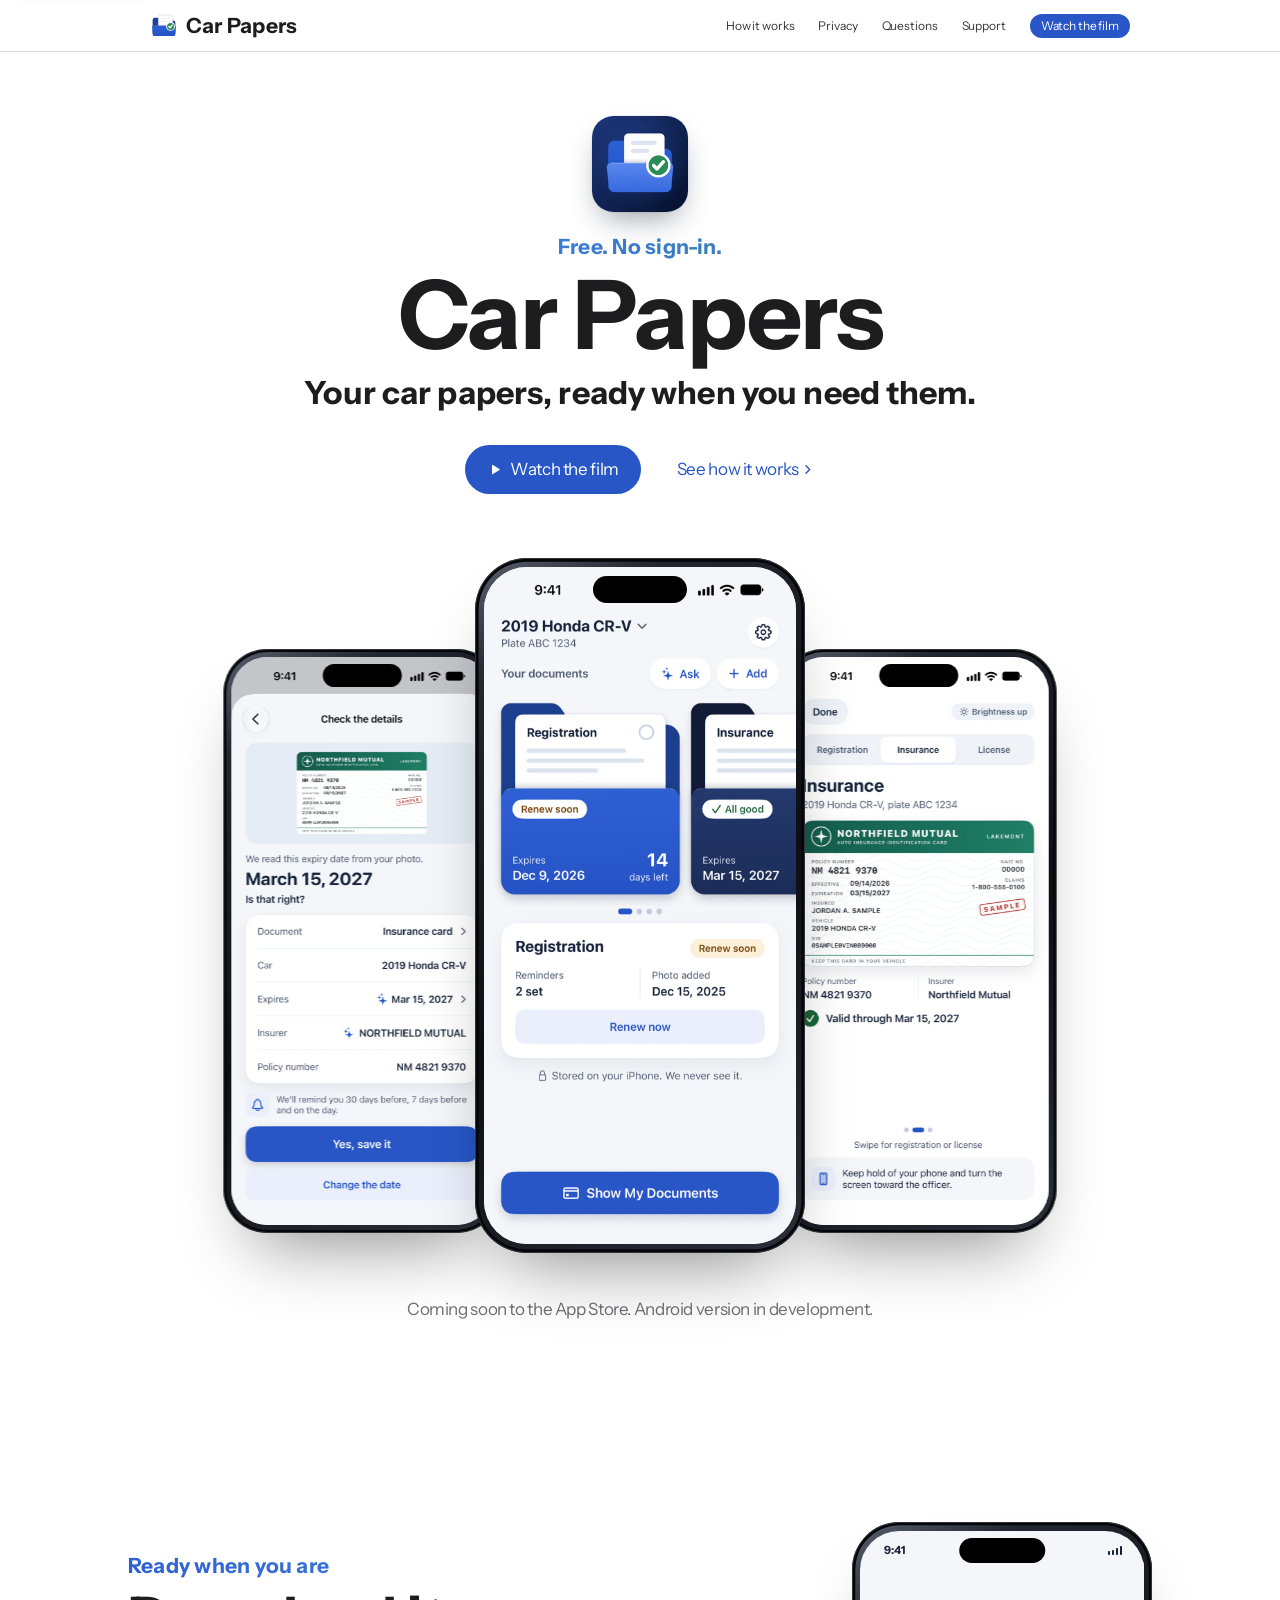
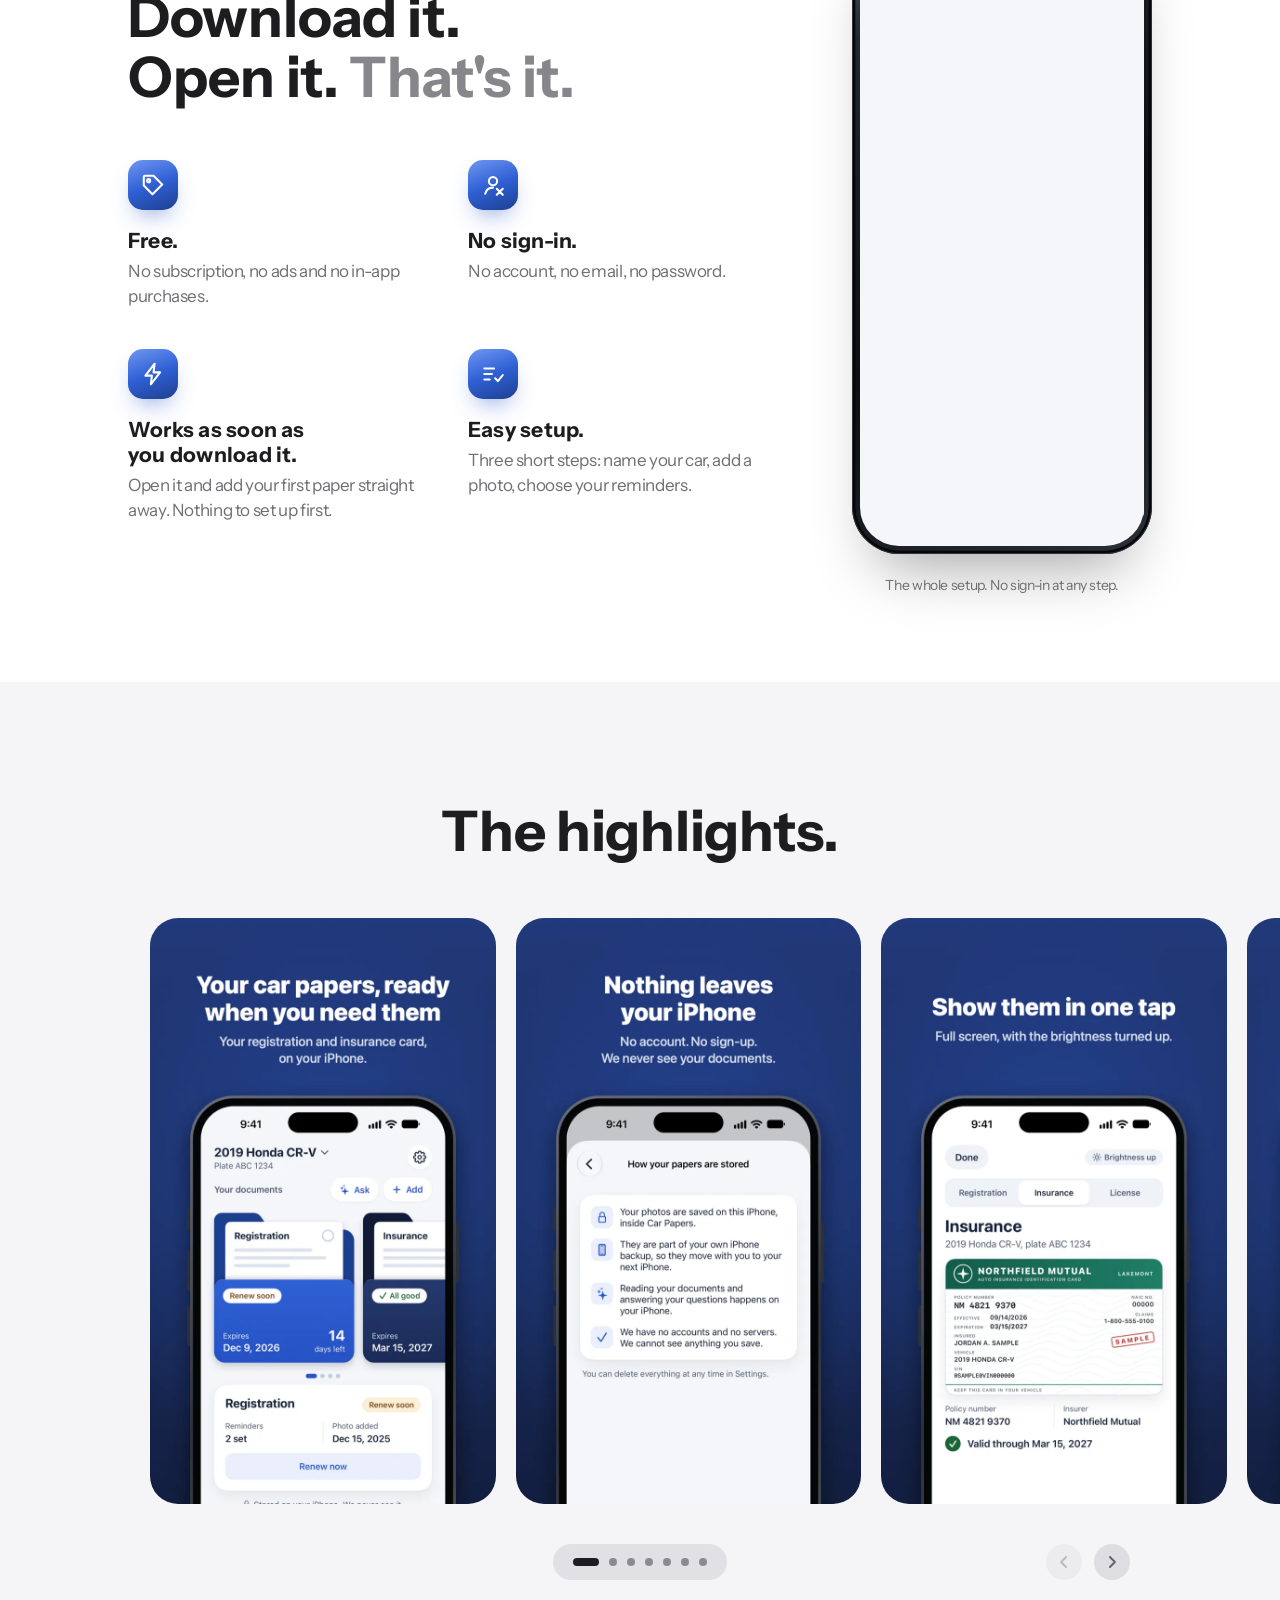
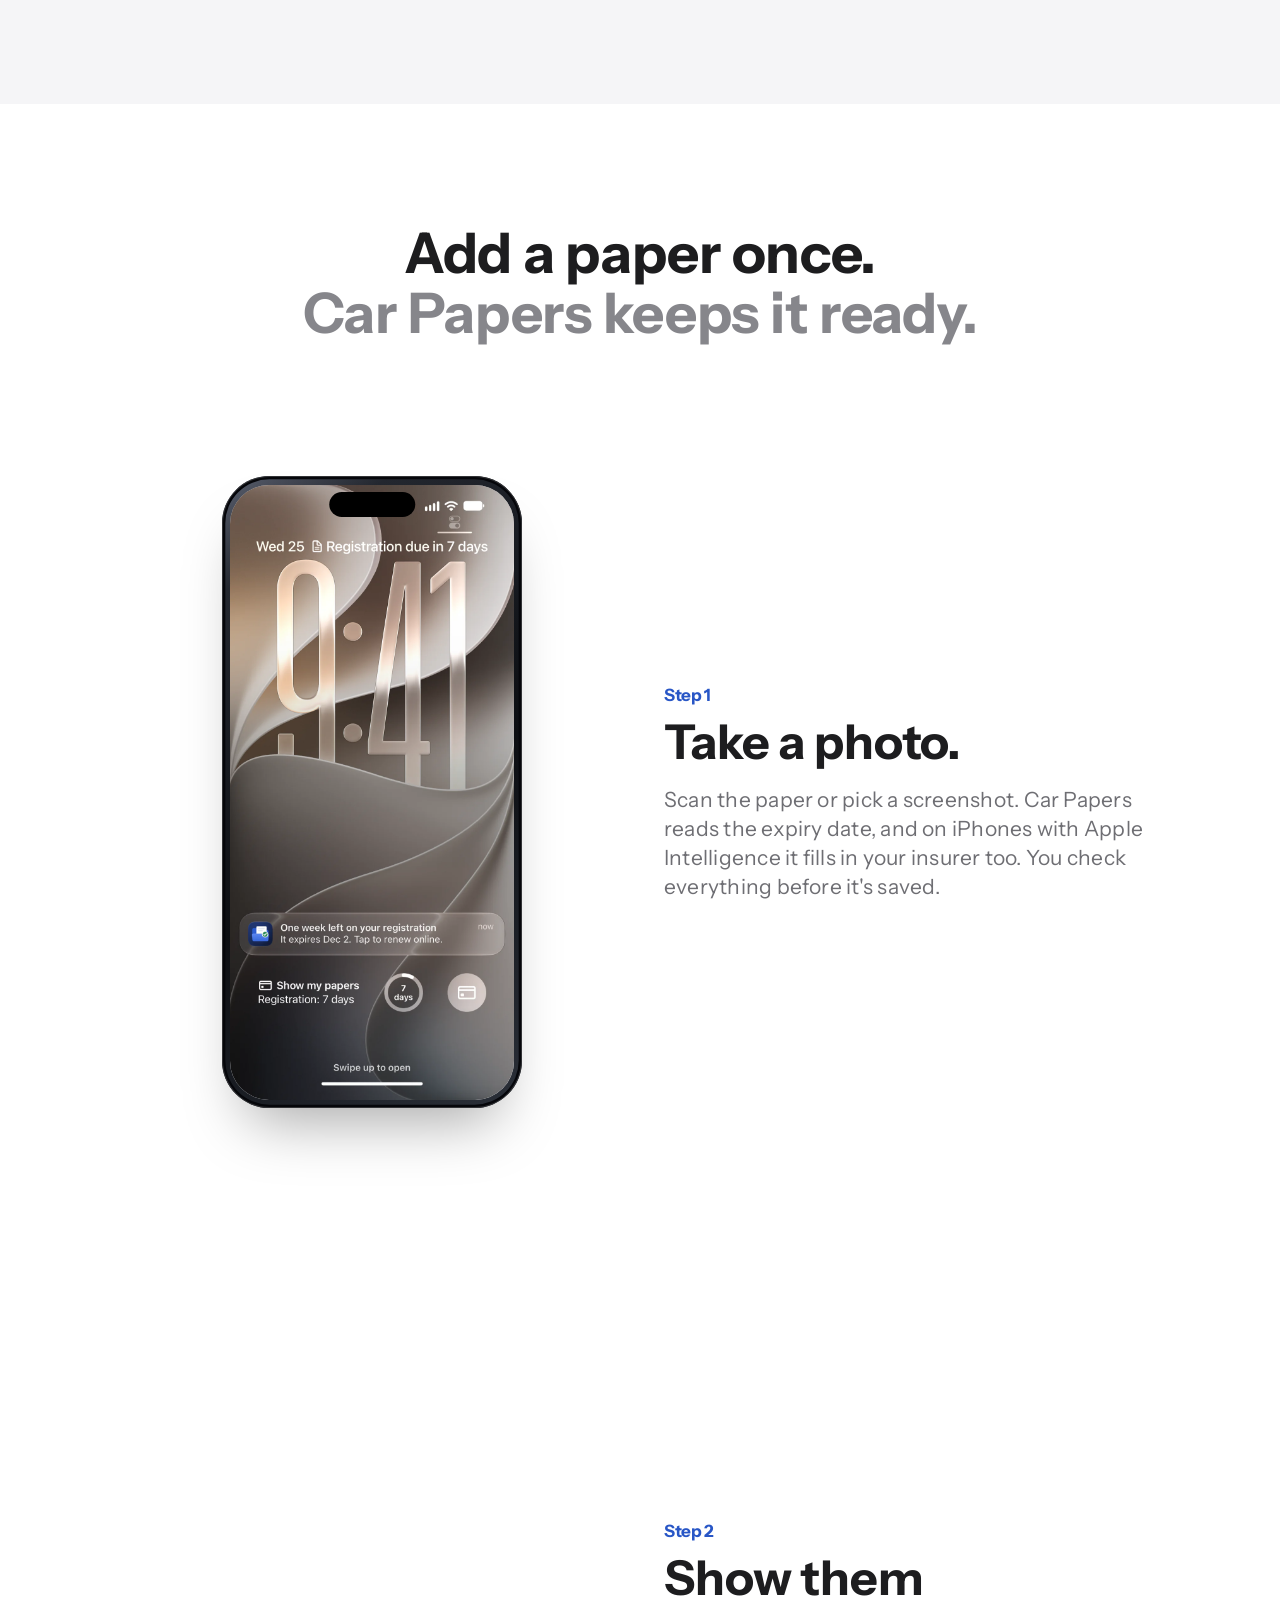
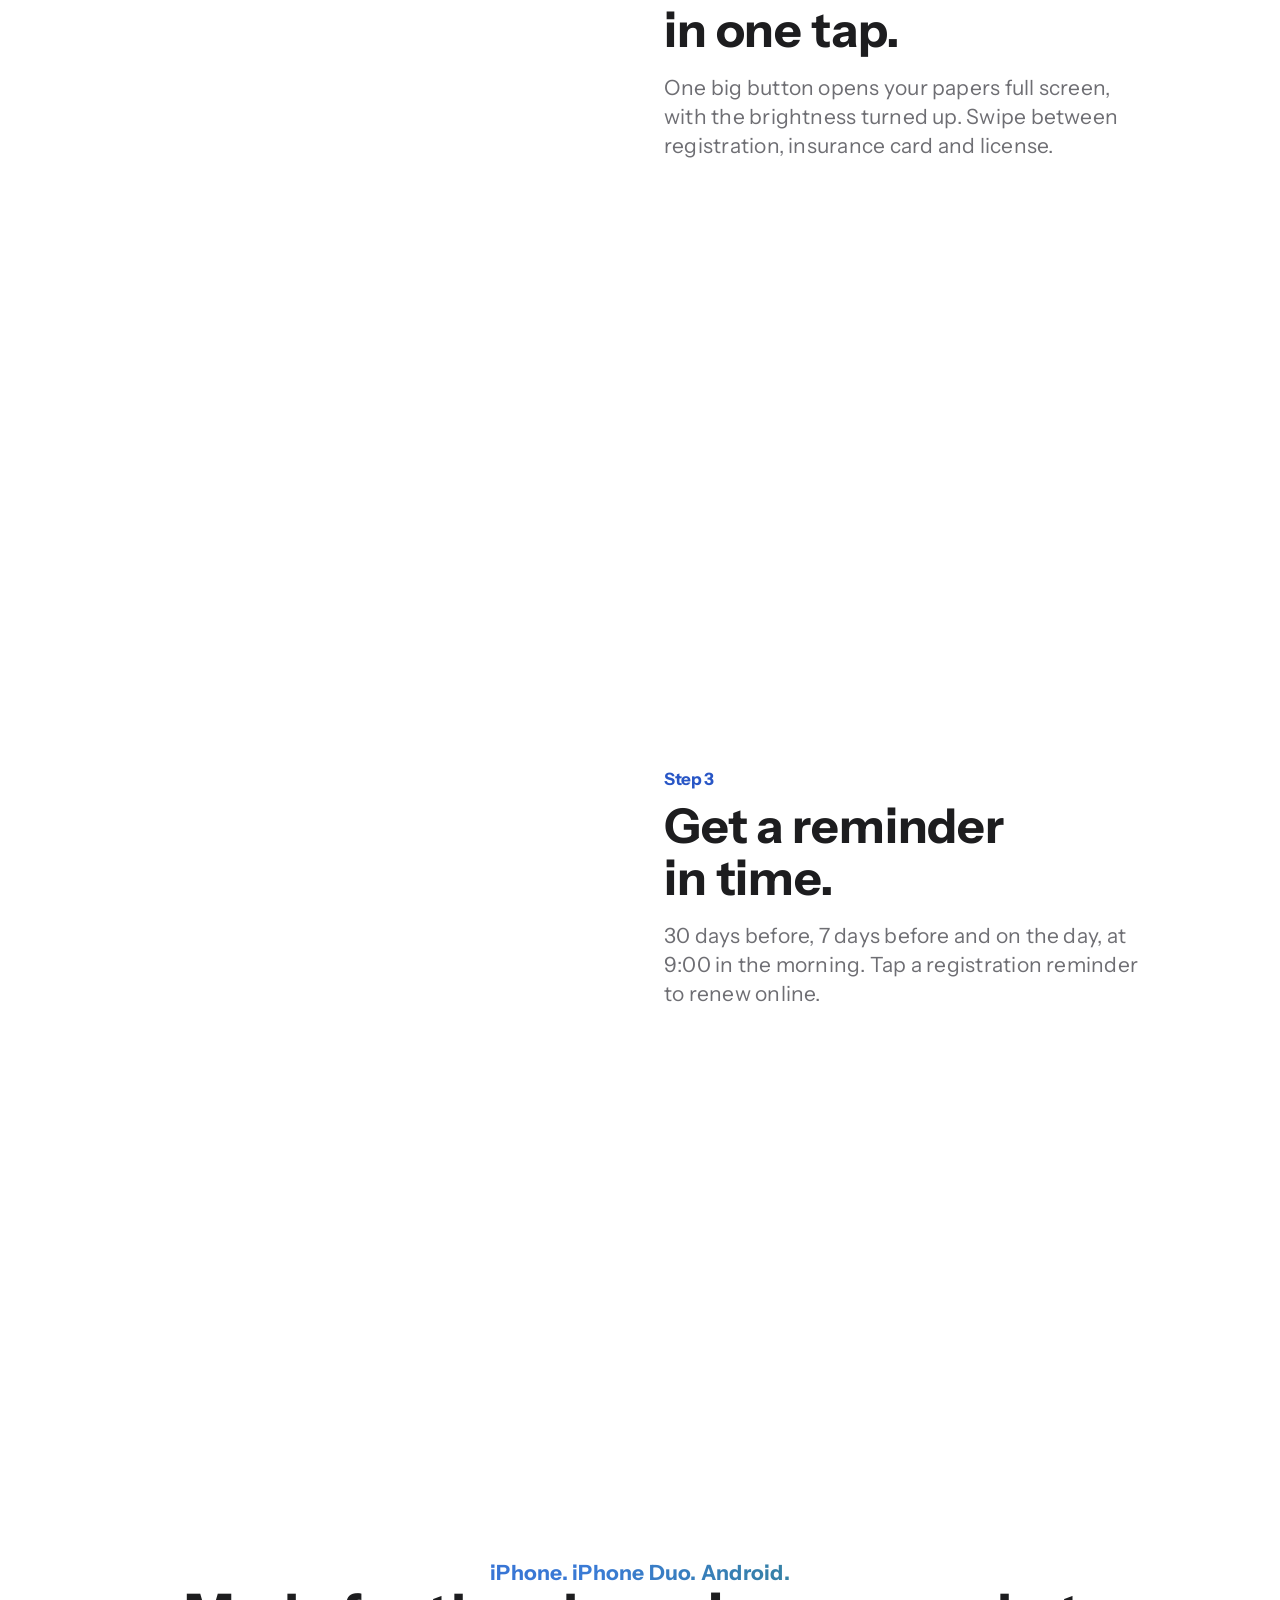
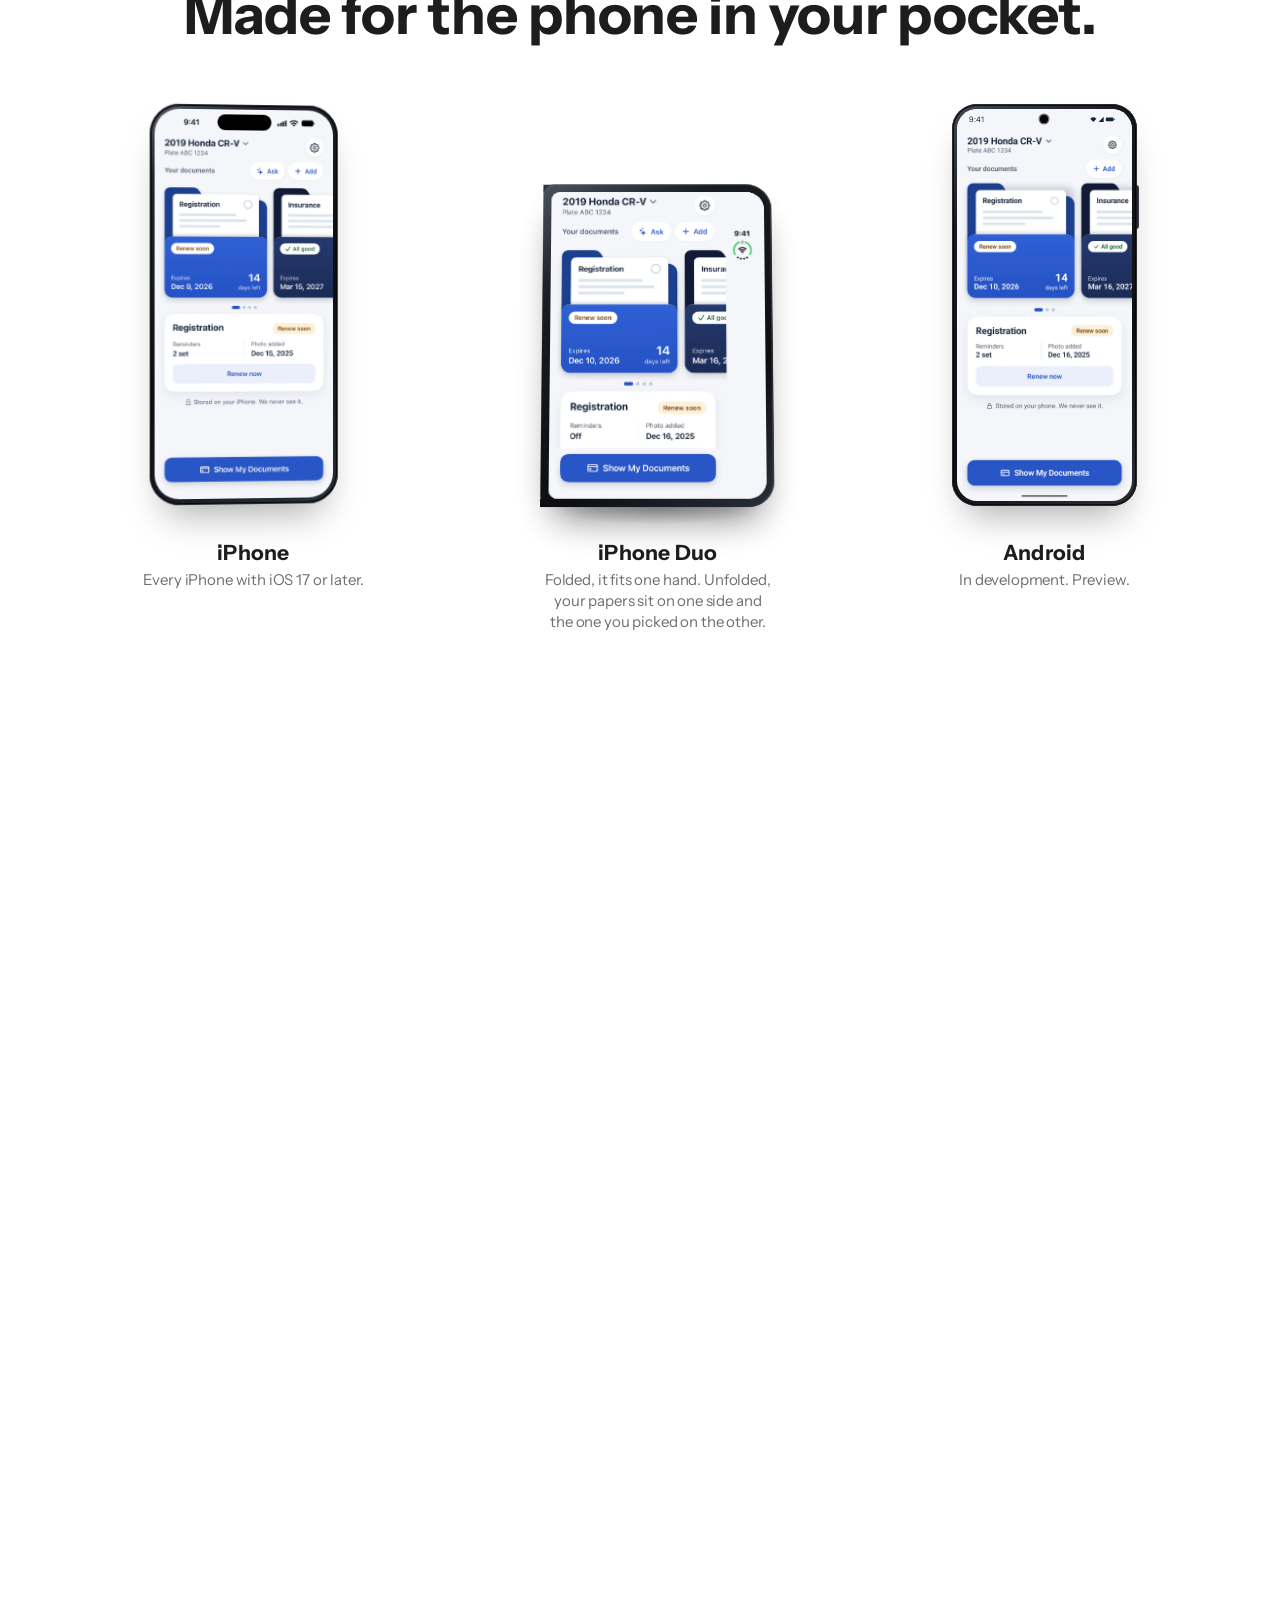
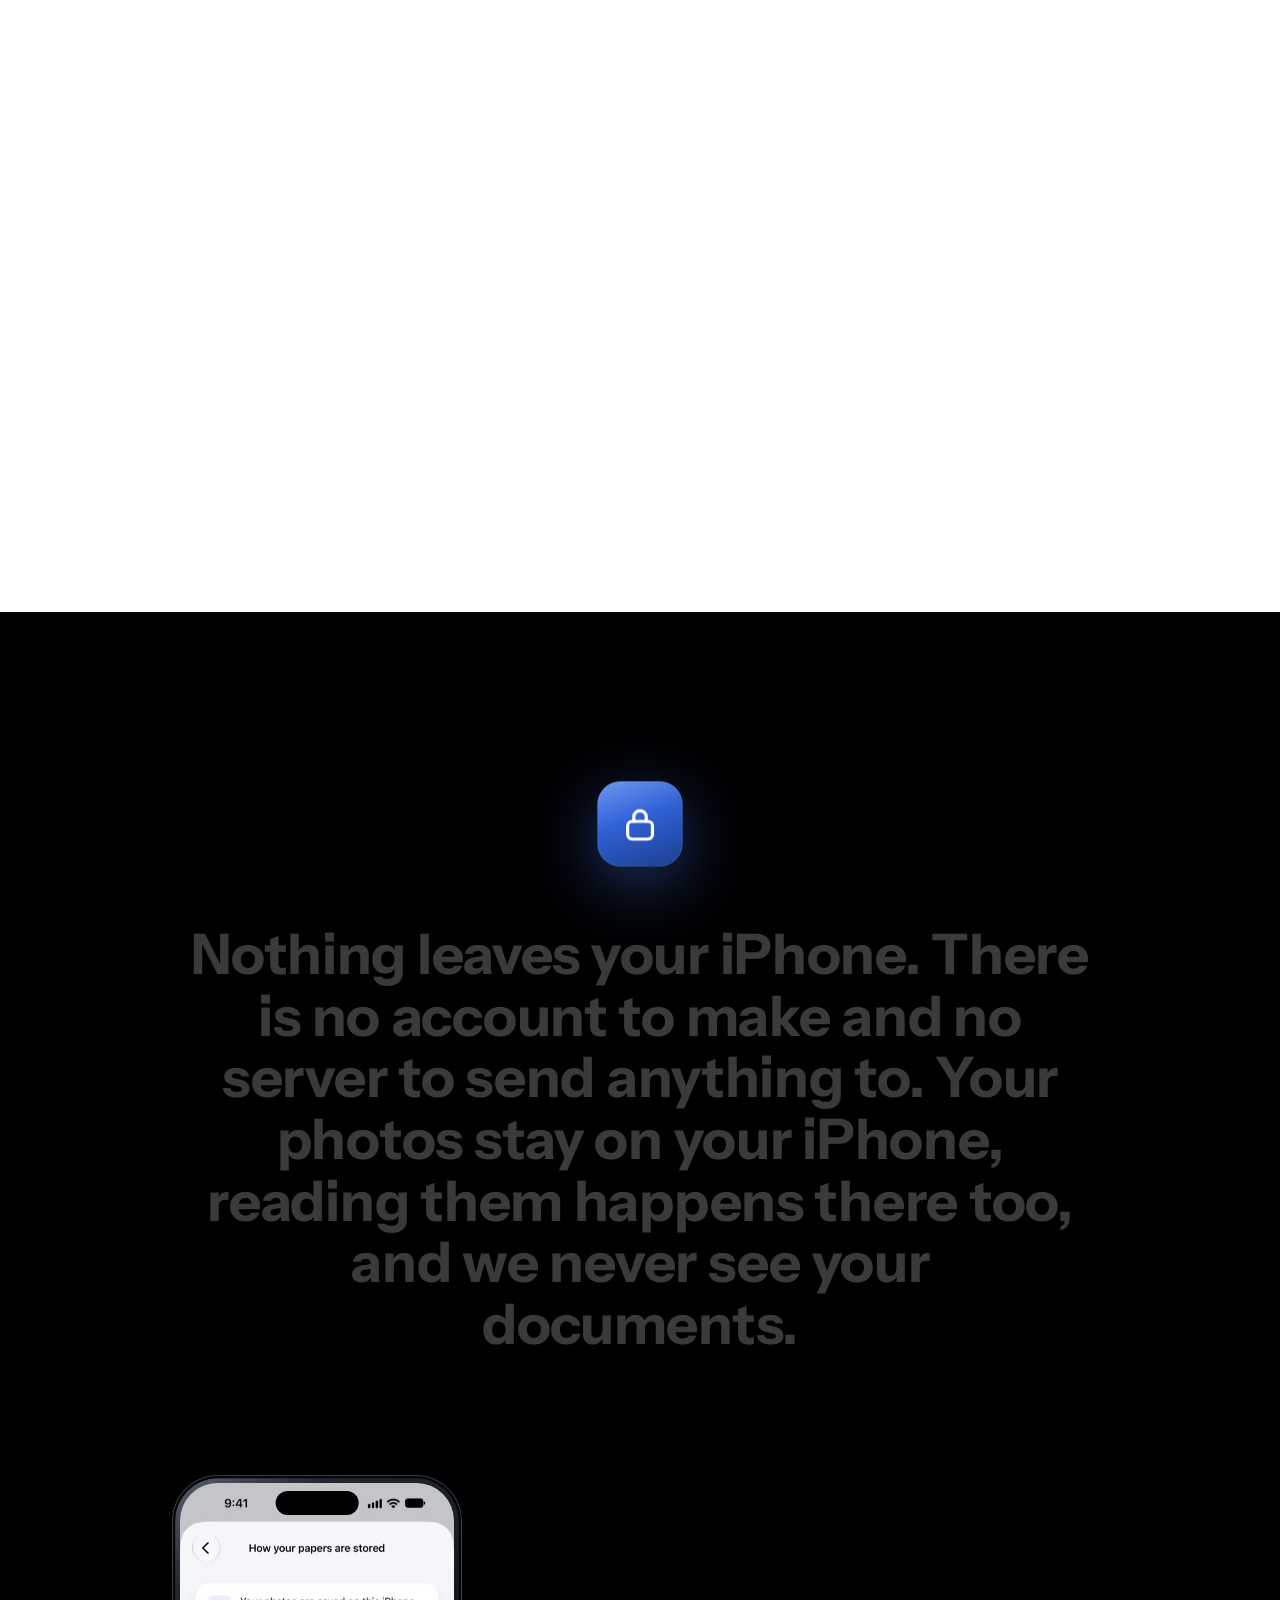
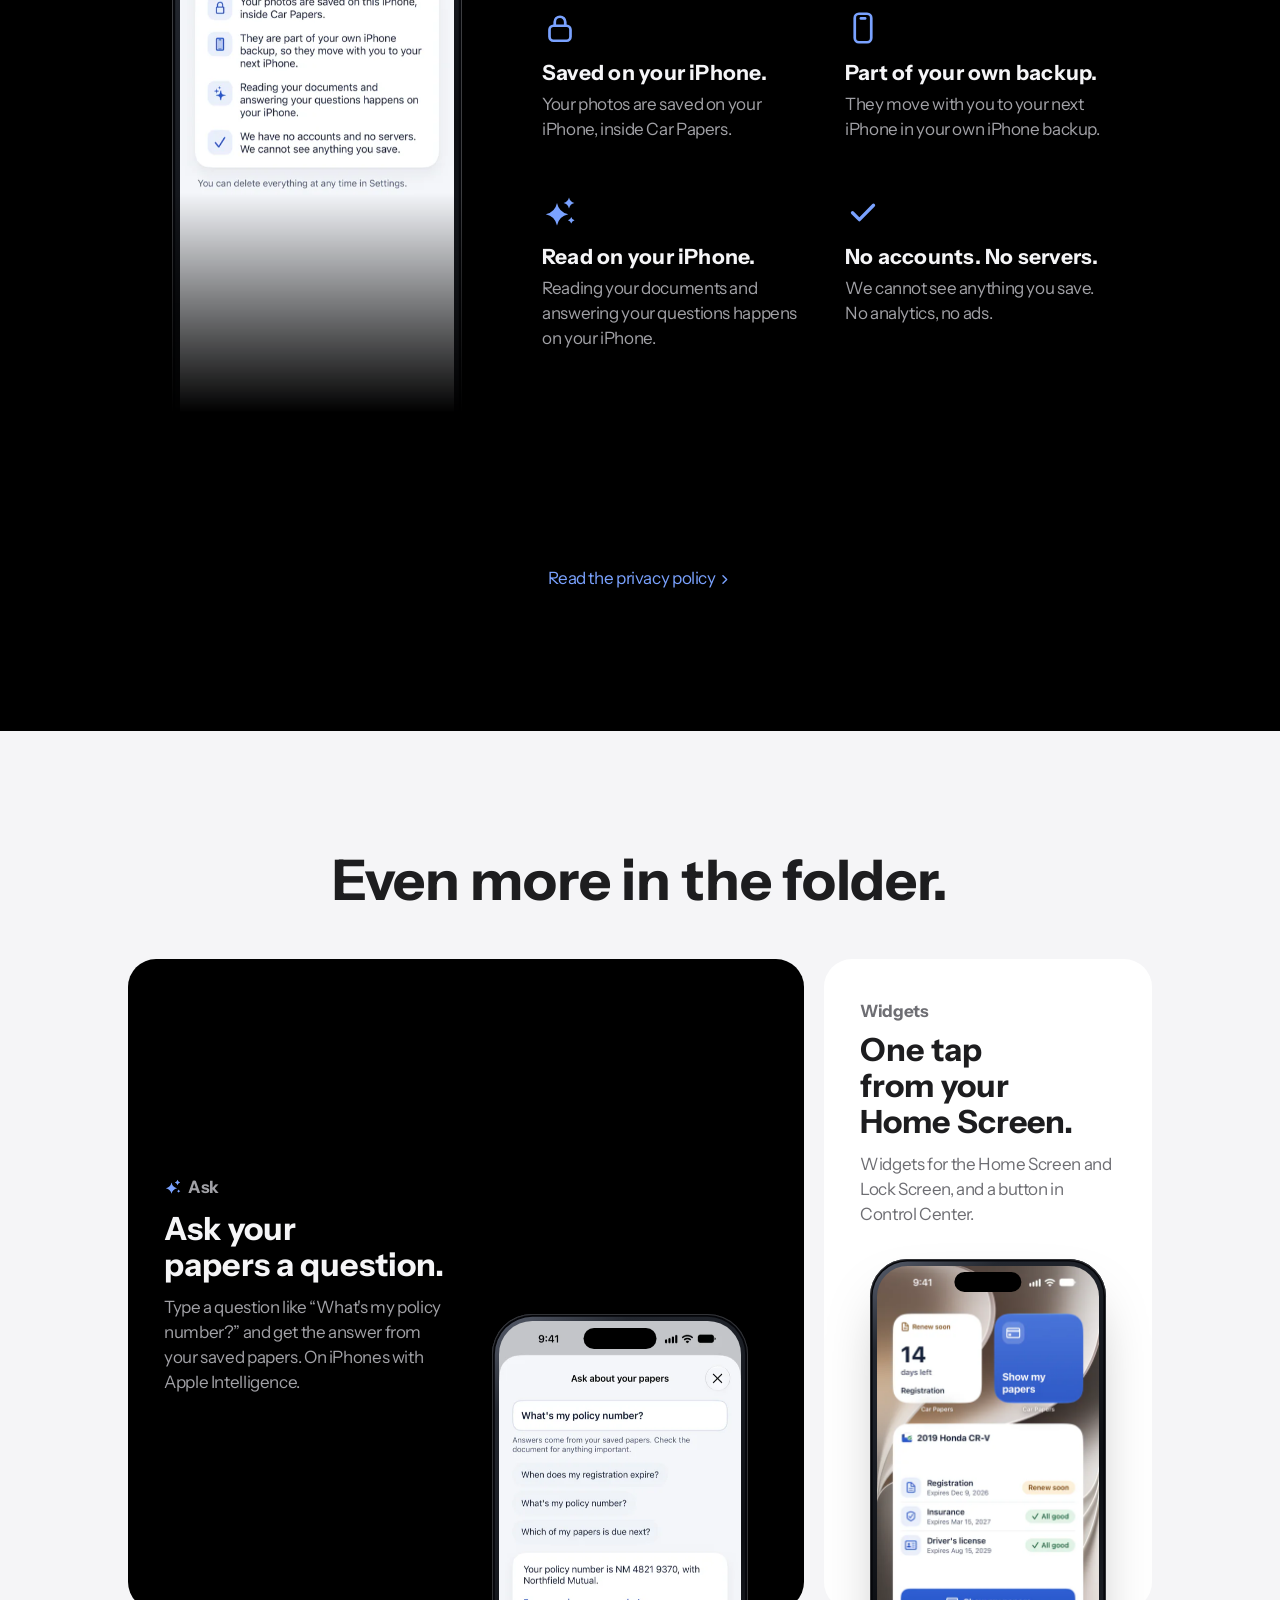
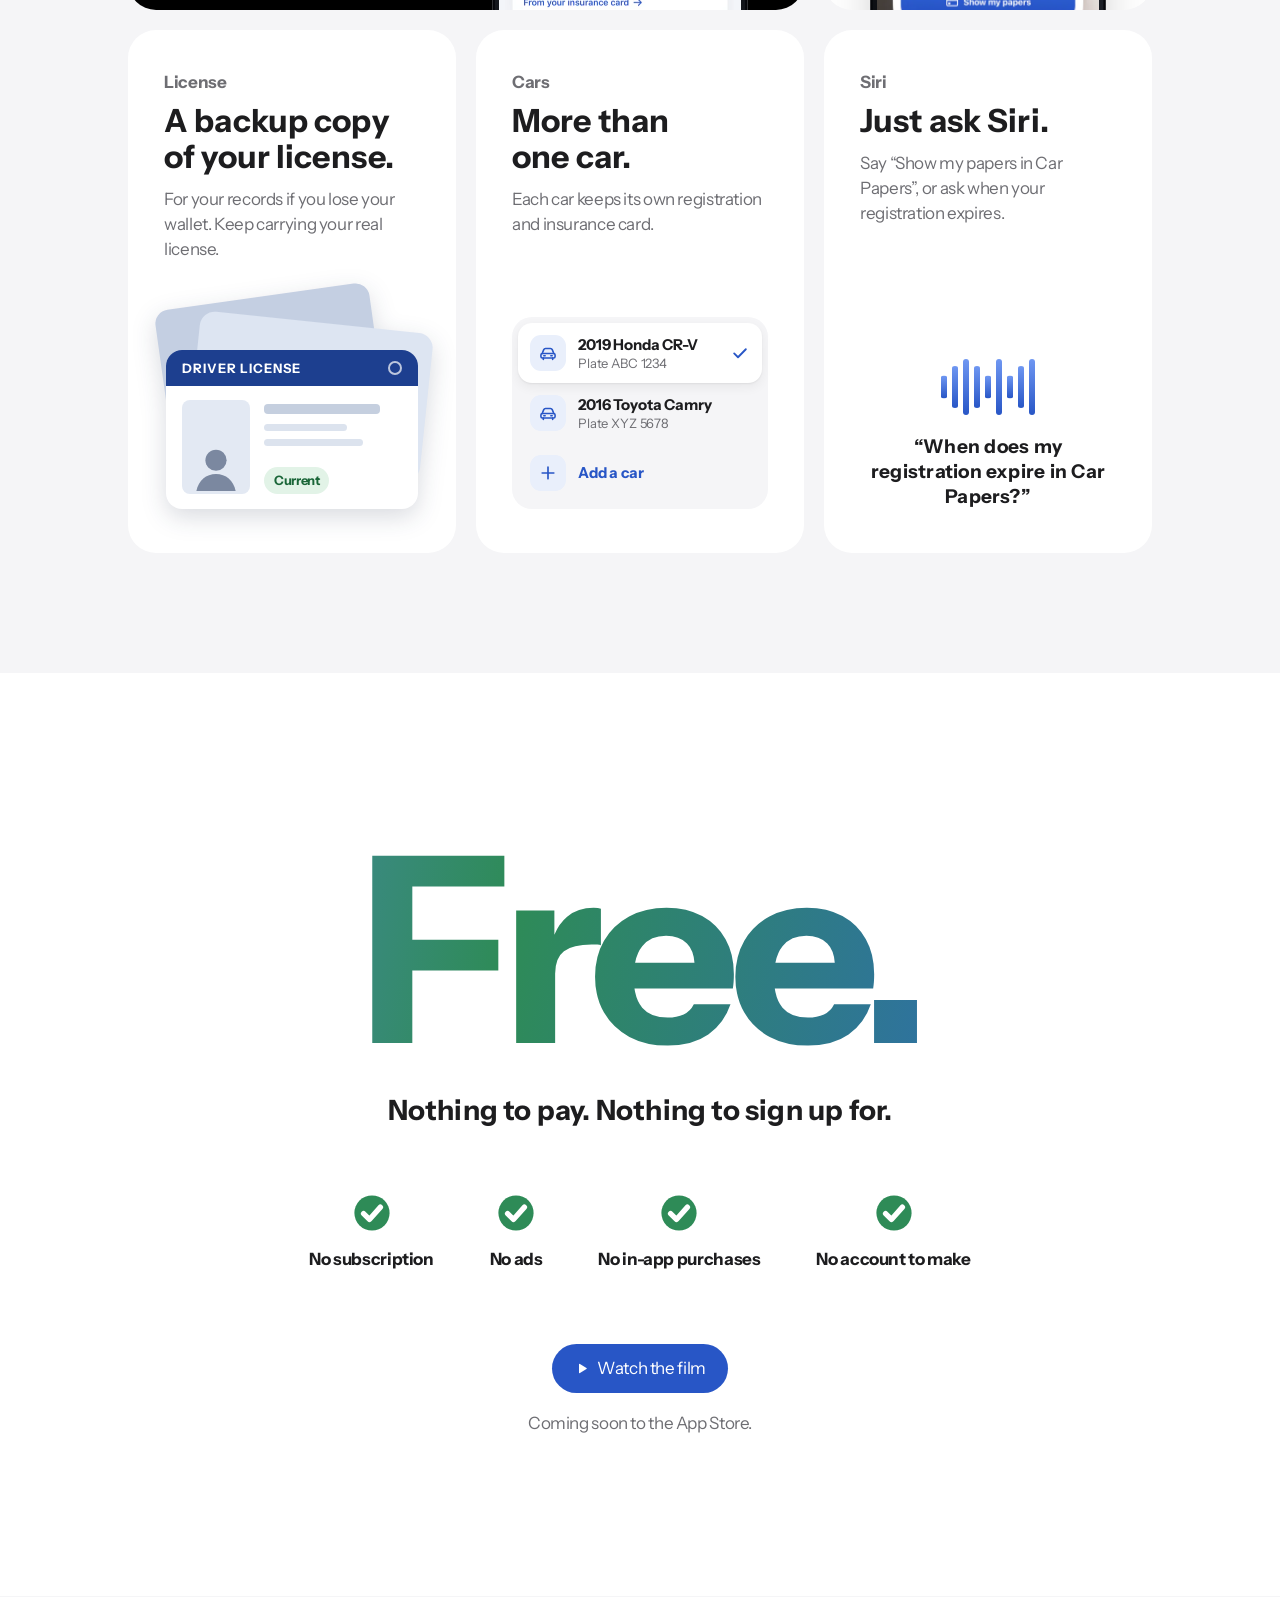
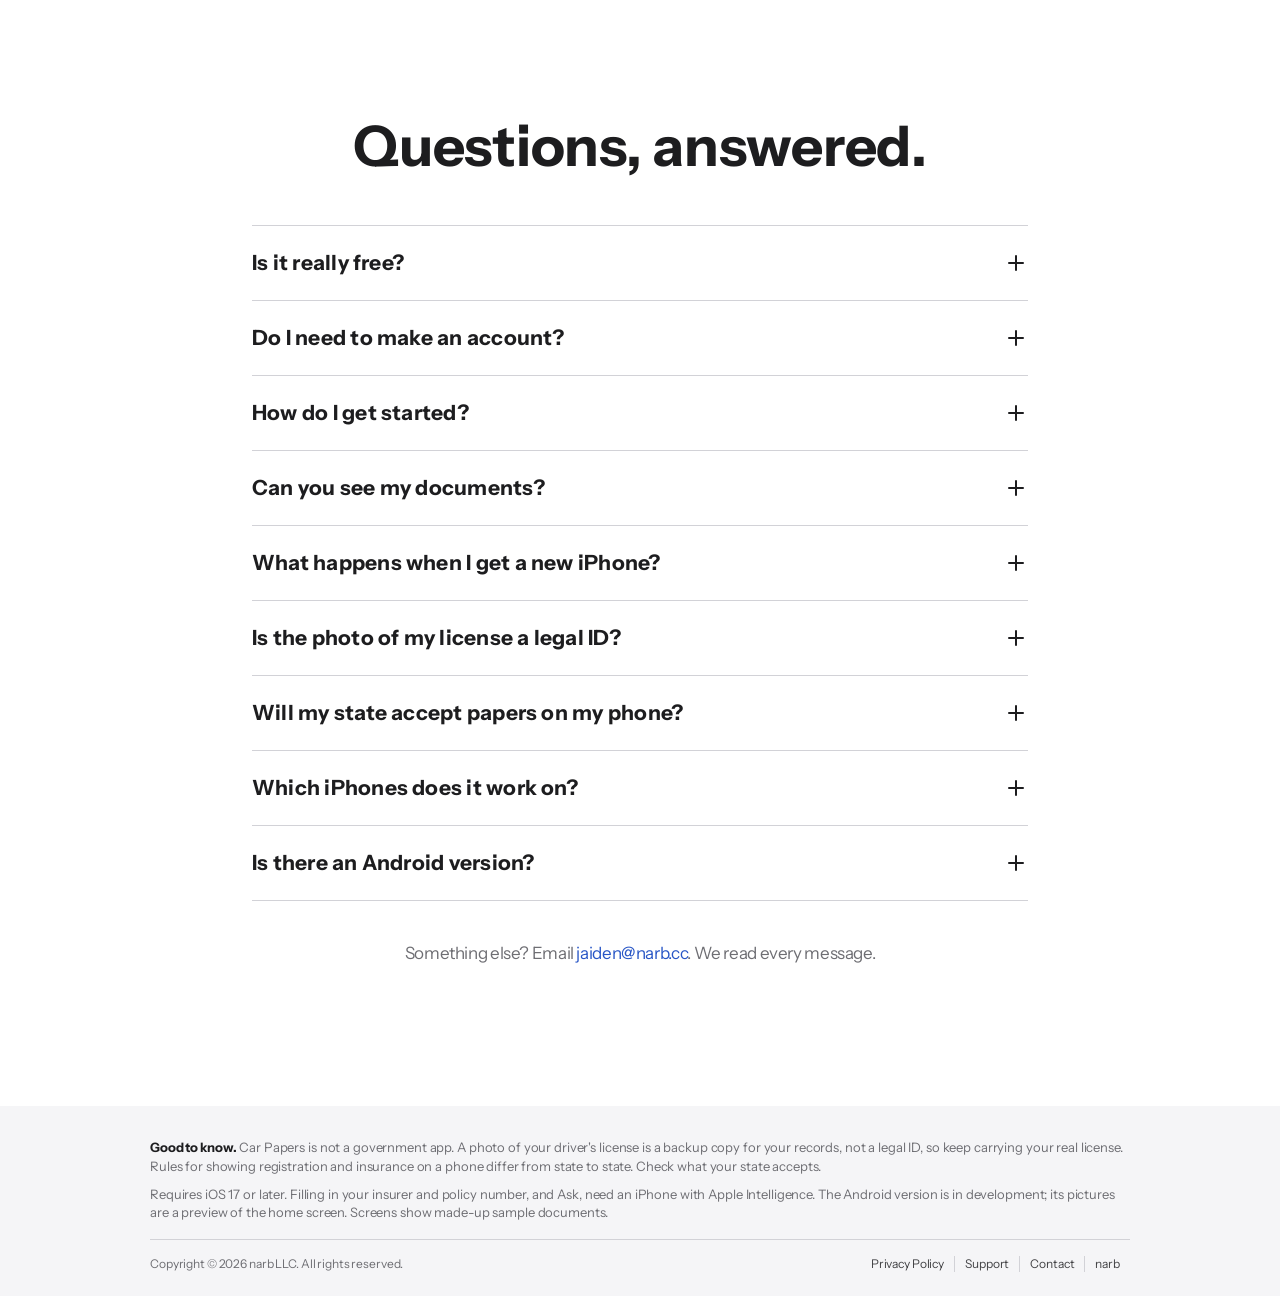
==== commit a9052924: "Put Free and No sign-in first The four points now read Free, No sign-in, Works as soon as you downlo" ====
--- a/index.html
+++ b/index.html
@@ -132,6 +132,10 @@
       <h2 id="ready-title" class="headline ready-title" data-reveal>Download it. Open it. <span class="soft">That's&nbsp;it.</span></h2>
       <ul class="ready-points">
         <li data-reveal>
+          <span class="rp-icon" aria-hidden="true"><svg viewBox="0 0 24 24"><g fill="none" stroke="currentColor" stroke-width="1.9" stroke-linecap="round" stroke-linejoin="round"><path d="M3.5 12.5V4.5a1 1 0 0 1 1-1h8l8 8-9 9-8-8Z"/><circle cx="8" cy="8" r="1.4"/></g></svg></span>
+          <h3>Free.</h3><p>No subscription, no ads and no in-app purchases.</p>
+        </li>
+        <li data-reveal>
           <span class="rp-icon" aria-hidden="true"><svg viewBox="0 0 24 24"><g fill="none" stroke="currentColor" stroke-width="1.9" stroke-linecap="round" stroke-linejoin="round"><circle cx="12" cy="8.5" r="3.8"/><path d="M4.8 20c.9-3.6 3.7-5.6 7.2-5.6"/><path d="M15.5 15.5 21 21M21 15.5 15.5 21"/></g></svg></span>
           <h3>No sign-in.</h3><p>No account, no email, no password.</p>
         </li>
@@ -142,10 +146,6 @@
         <li data-reveal>
           <span class="rp-icon" aria-hidden="true"><svg viewBox="0 0 24 24"><g fill="none" stroke="currentColor" stroke-width="1.9" stroke-linecap="round" stroke-linejoin="round"><path d="M4 7h9M4 12h7M4 17h5"/><path d="m14 16 2.5 2.5L21 13"/></g></svg></span>
           <h3>Easy setup.</h3><p>Three short steps: name your car, add a photo, choose your reminders.</p>
-        </li>
-        <li data-reveal>
-          <span class="rp-icon" aria-hidden="true"><svg viewBox="0 0 24 24"><g fill="none" stroke="currentColor" stroke-width="1.9" stroke-linecap="round" stroke-linejoin="round"><path d="M3.5 12.5V4.5a1 1 0 0 1 1-1h8l8 8-9 9-8-8Z"/><circle cx="8" cy="8" r="1.4"/></g></svg></span>
-          <h3>Free.</h3><p>No subscription, no ads and no in-app purchases.</p>
         </li>
       </ul>
     </div>
@@ -488,12 +488,12 @@
       <p>Yes. There are no ads, no subscription and no in-app purchases.</p>
     </details>
     <details>
+      <summary>Do I need to make an account?<span class="pm" aria-hidden="true"></span></summary>
+      <p>No. There is no sign-up, no email and no password. Open the app and add a photo.</p>
+    </details>
+    <details>
       <summary>How do I get started?<span class="pm" aria-hidden="true"></span></summary>
       <p>Download it and open it. There is no account to make. Name your car, add a photo of your registration or insurance card, and choose whether you want reminders. You can skip any of it and come back later.</p>
-    </details>
-    <details>
-      <summary>Do I need to make an account?<span class="pm" aria-hidden="true"></span></summary>
-      <p>No. There is no sign-up, no email and no password. Open the app and add a photo.</p>
     </details>
     <details>
       <summary>Can you see my documents?<span class="pm" aria-hidden="true"></span></summary>
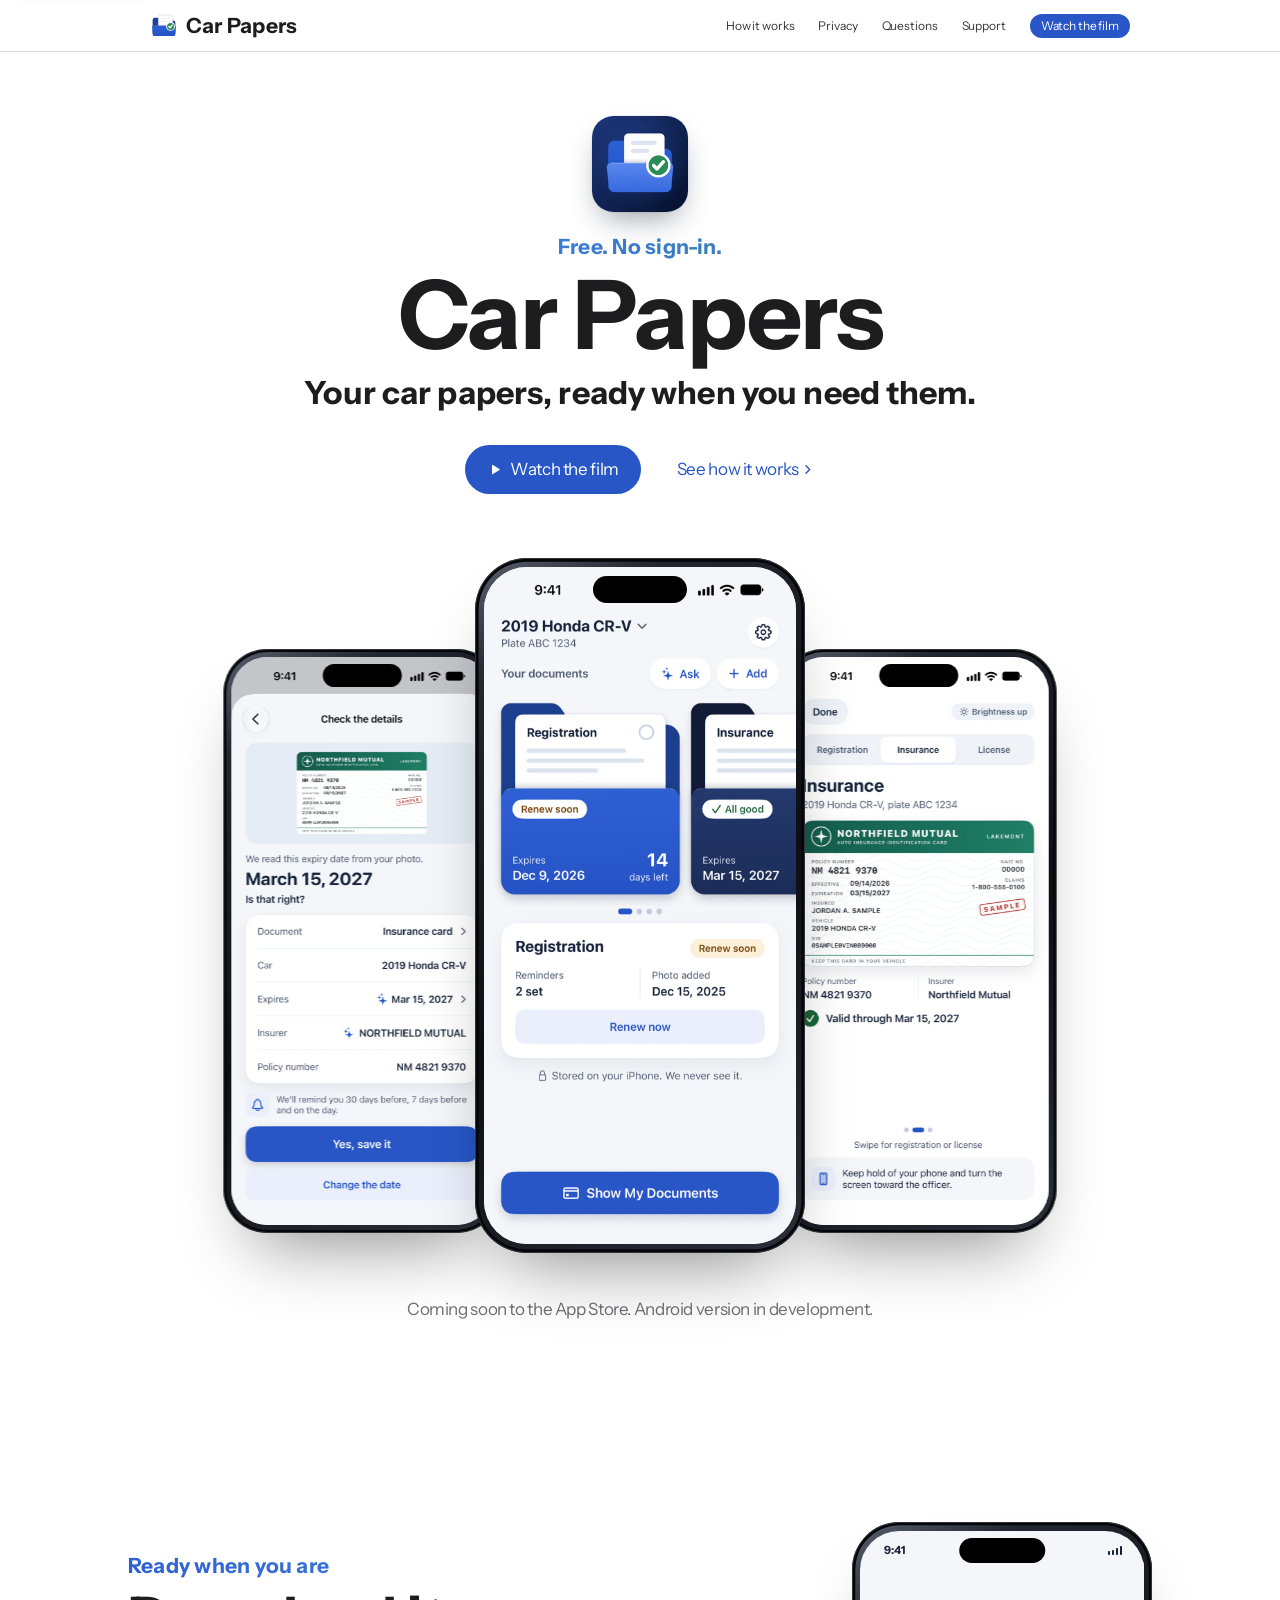
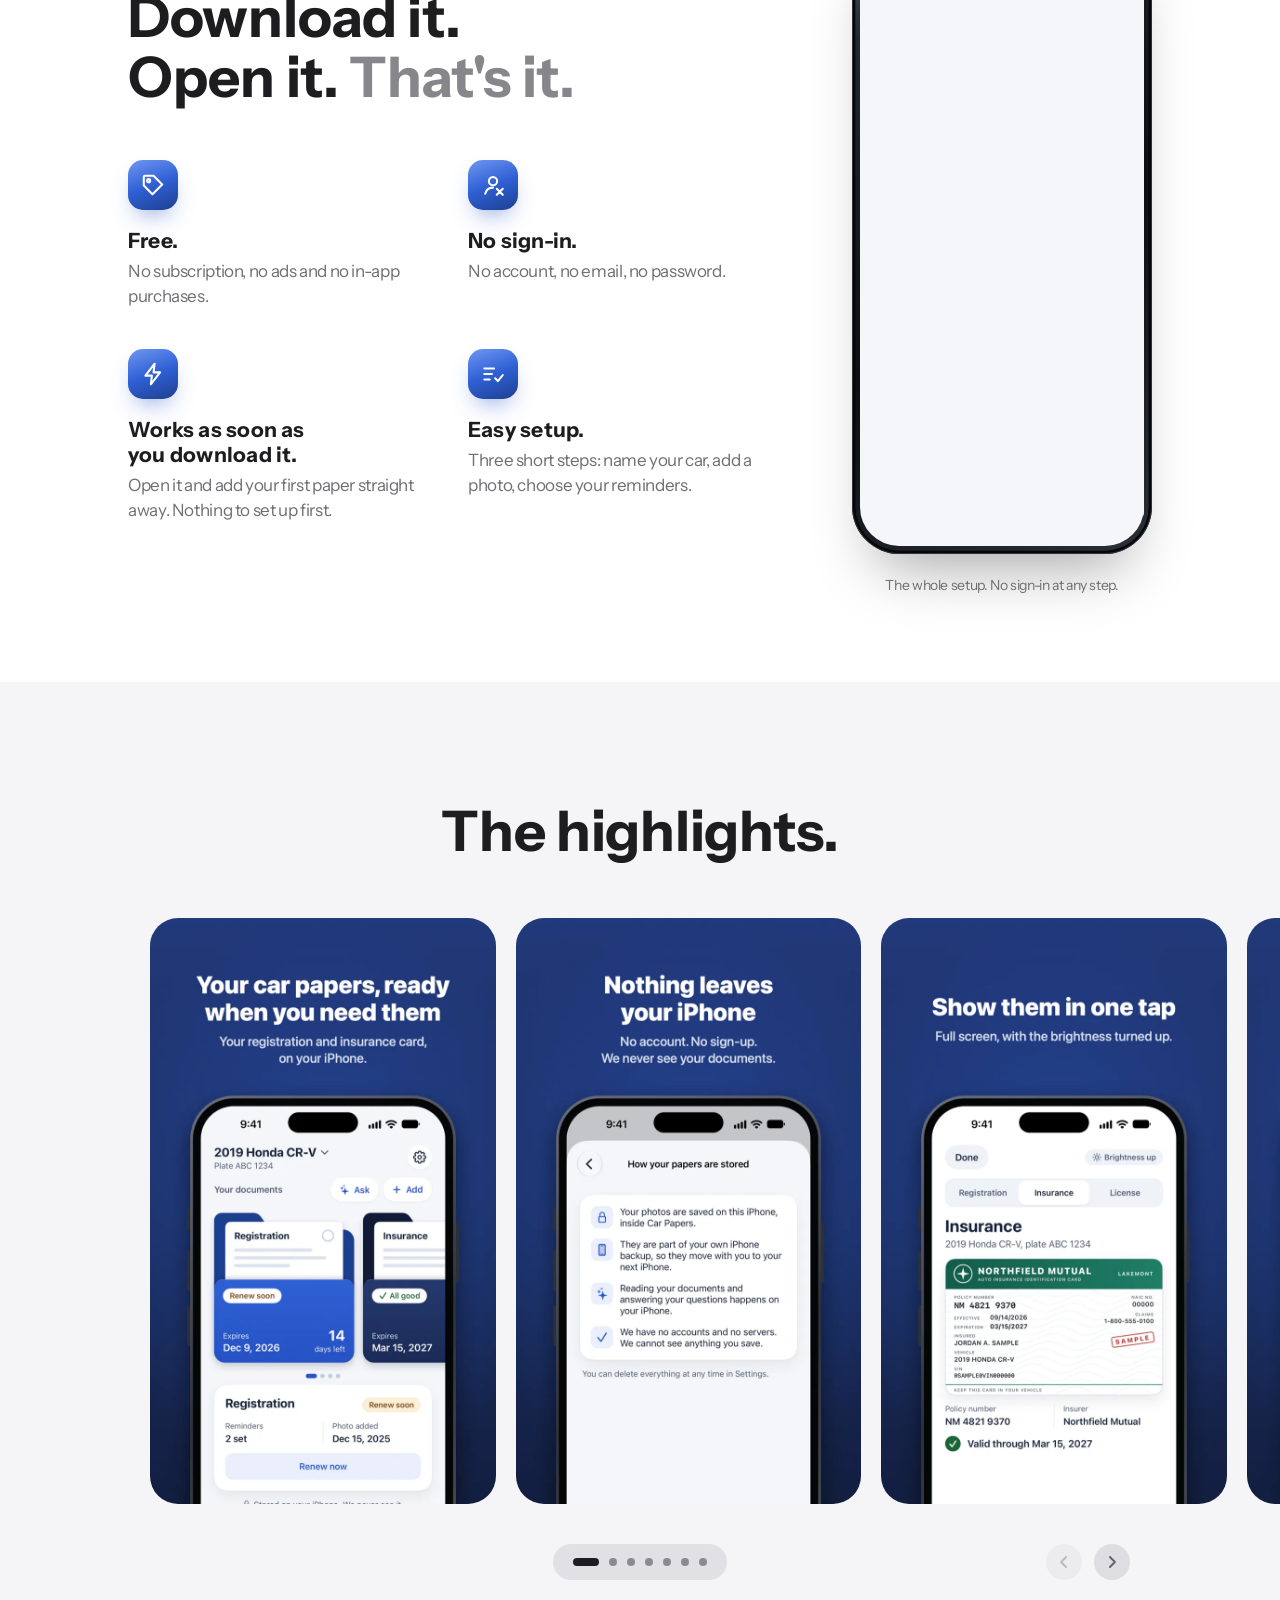
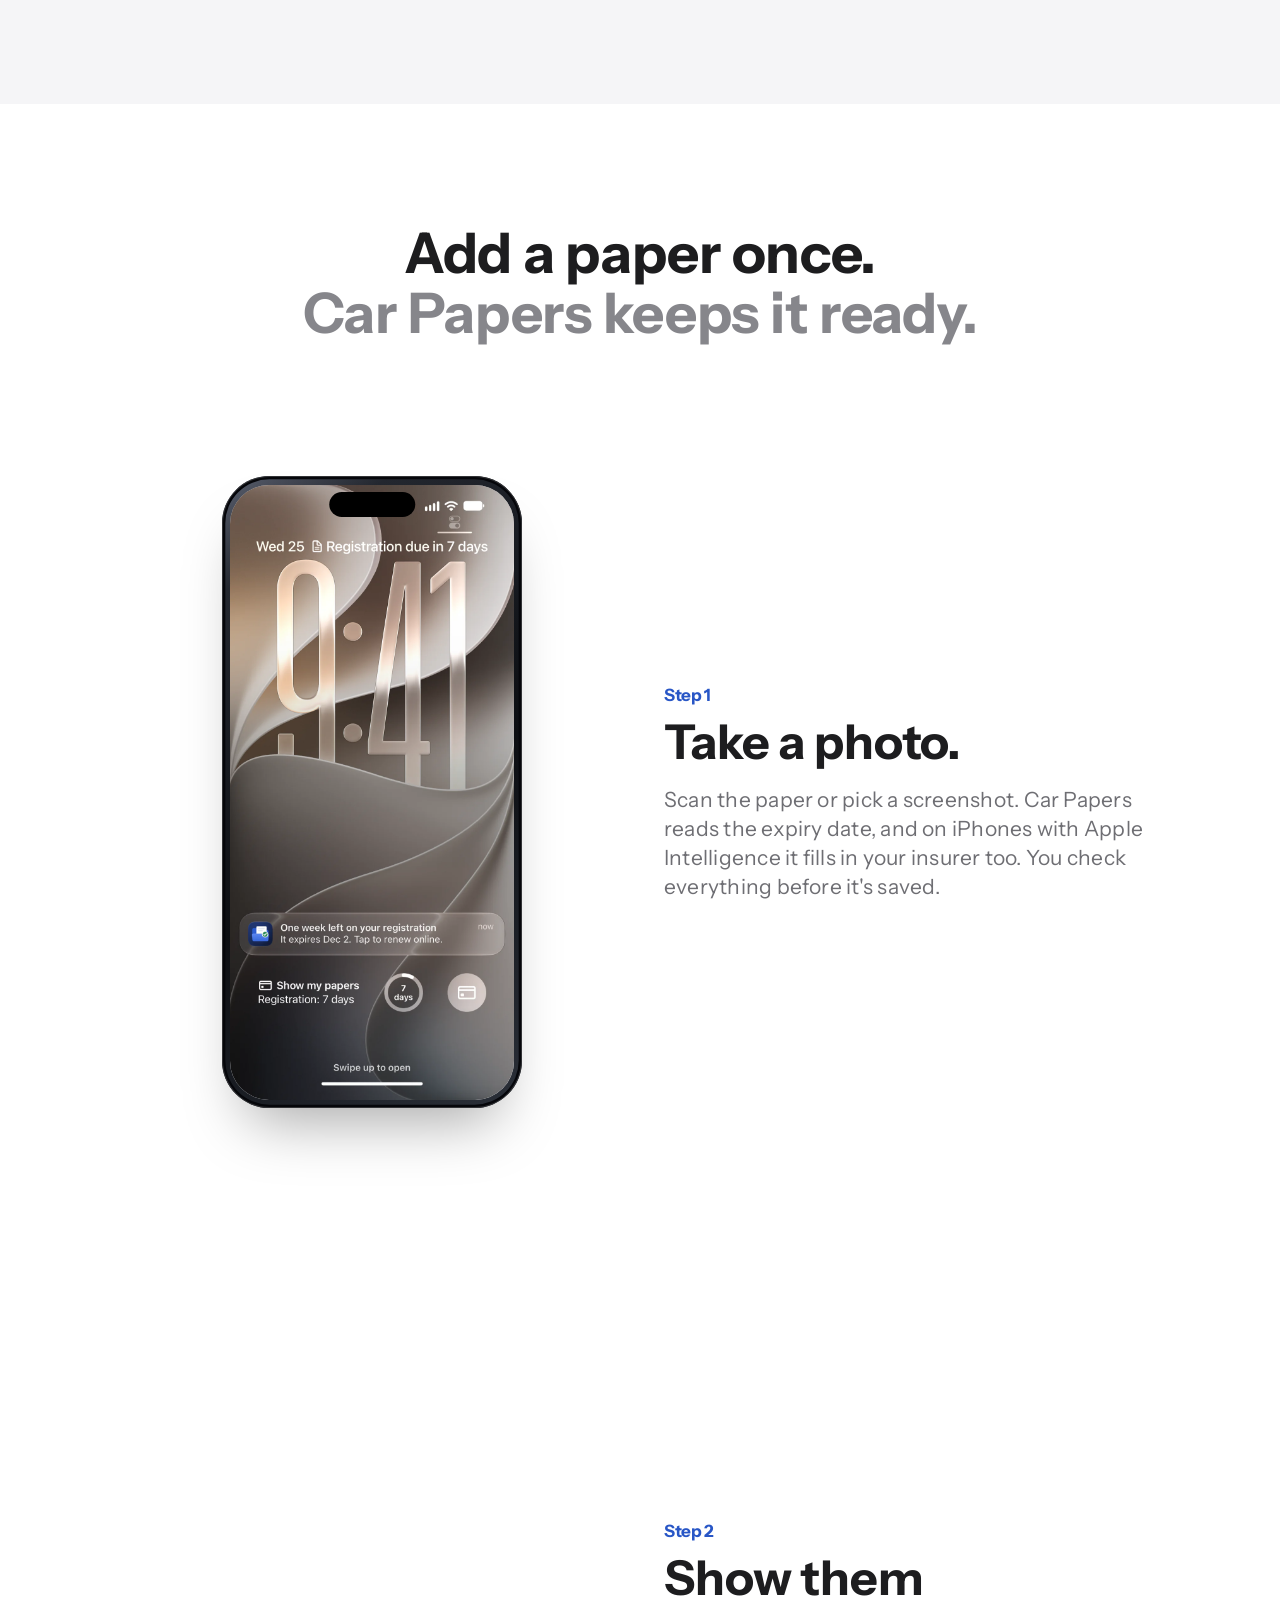
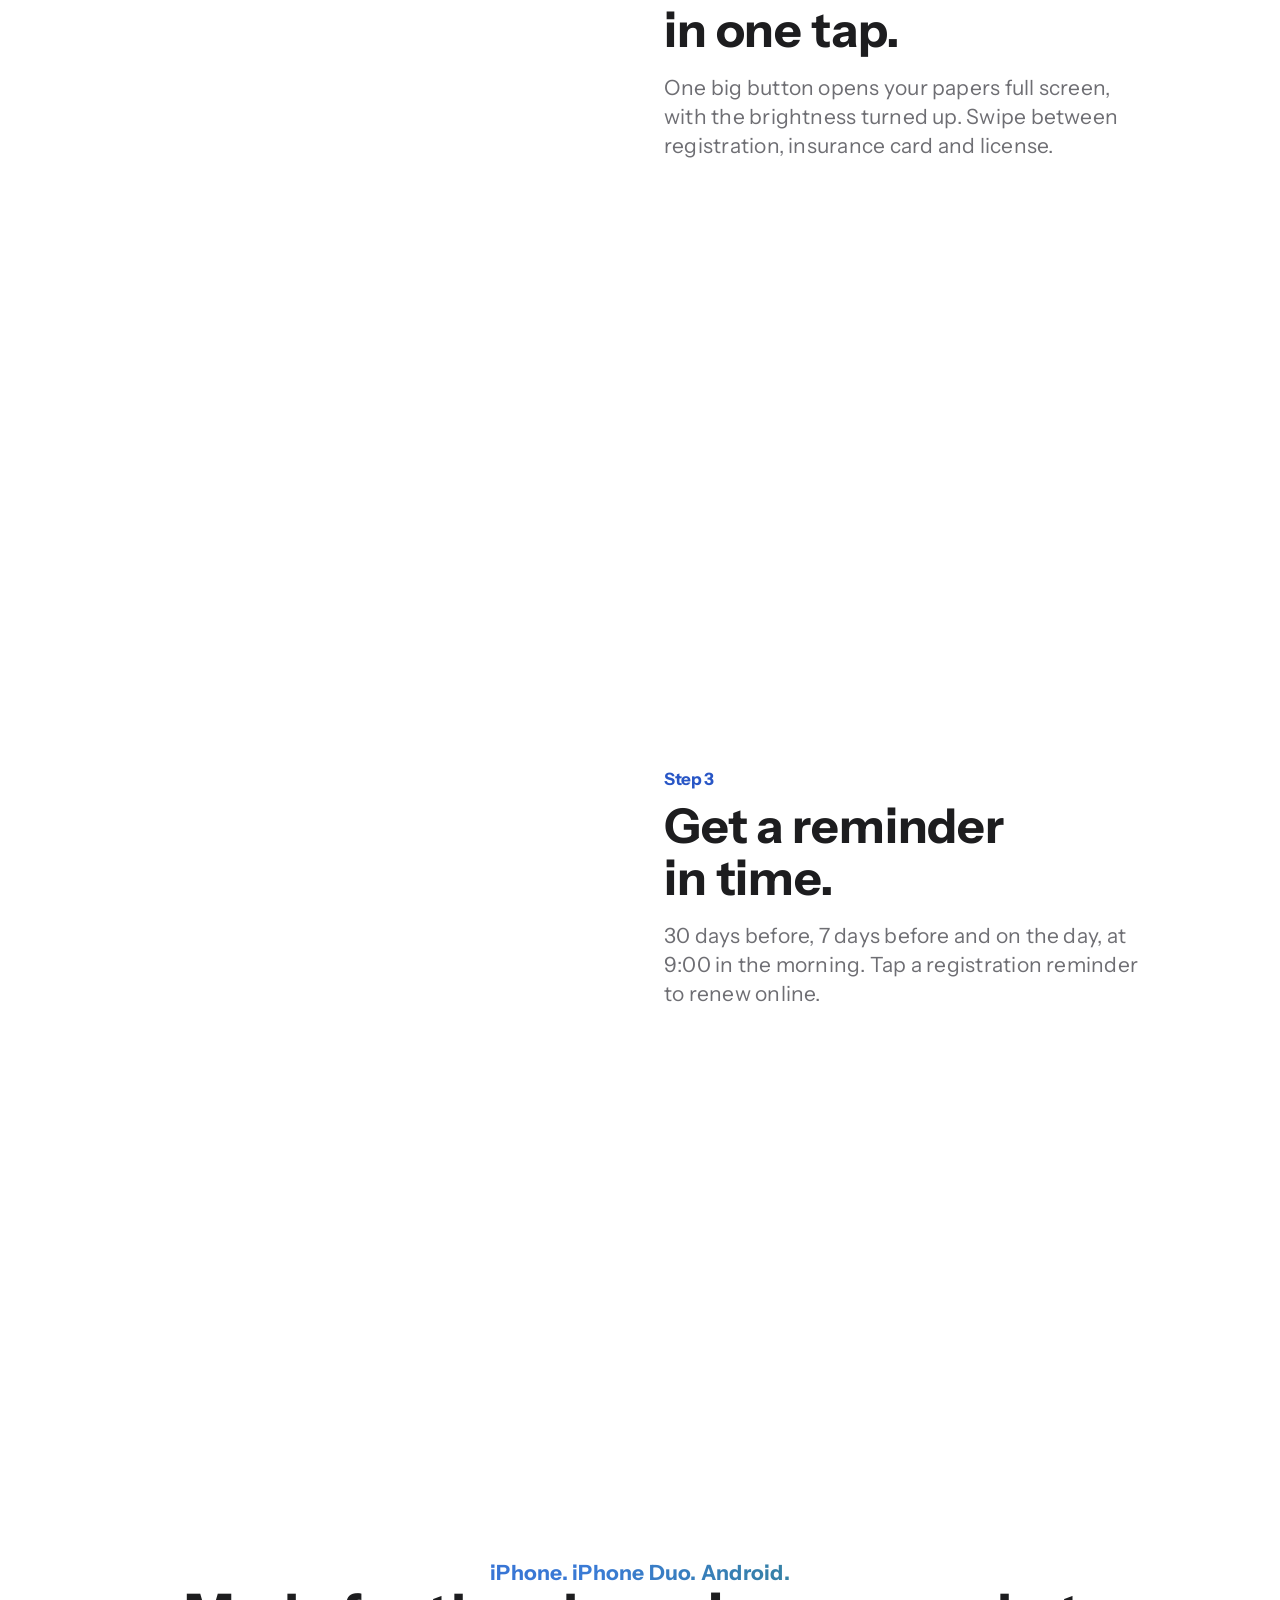
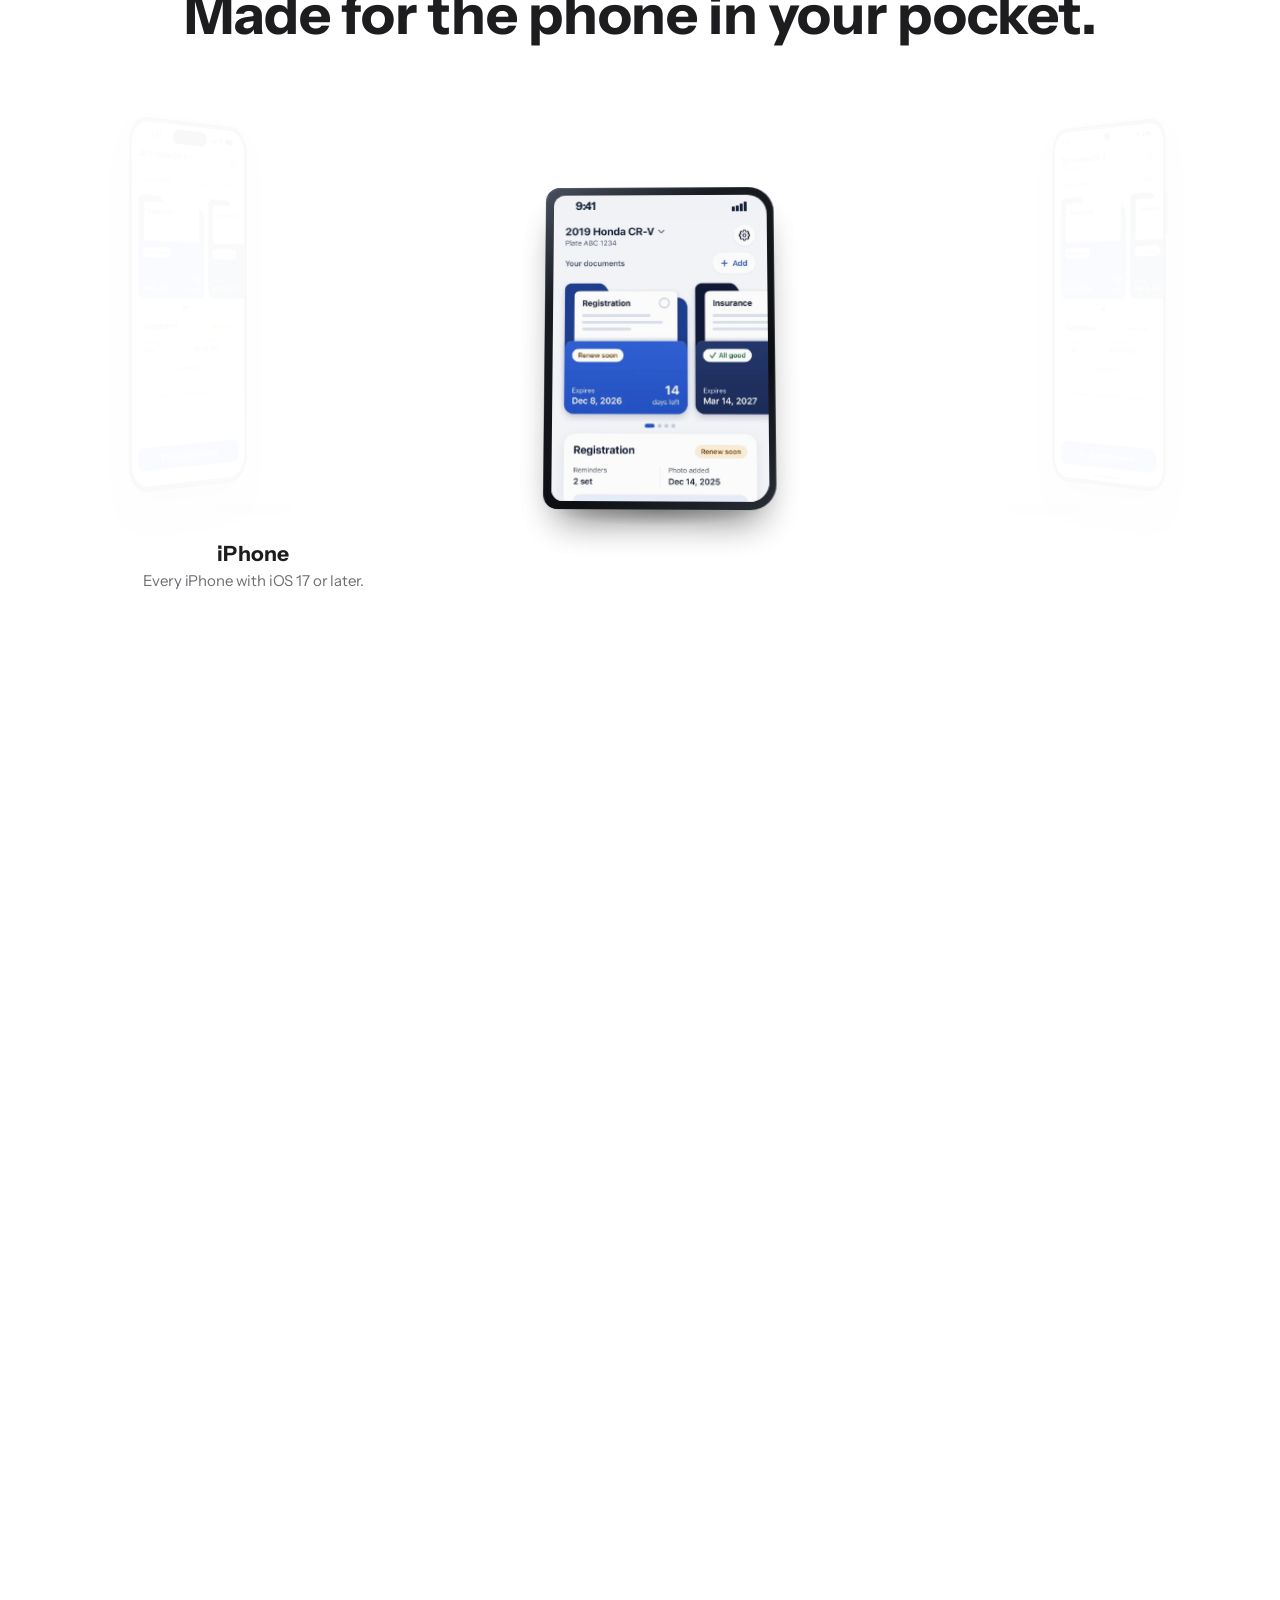
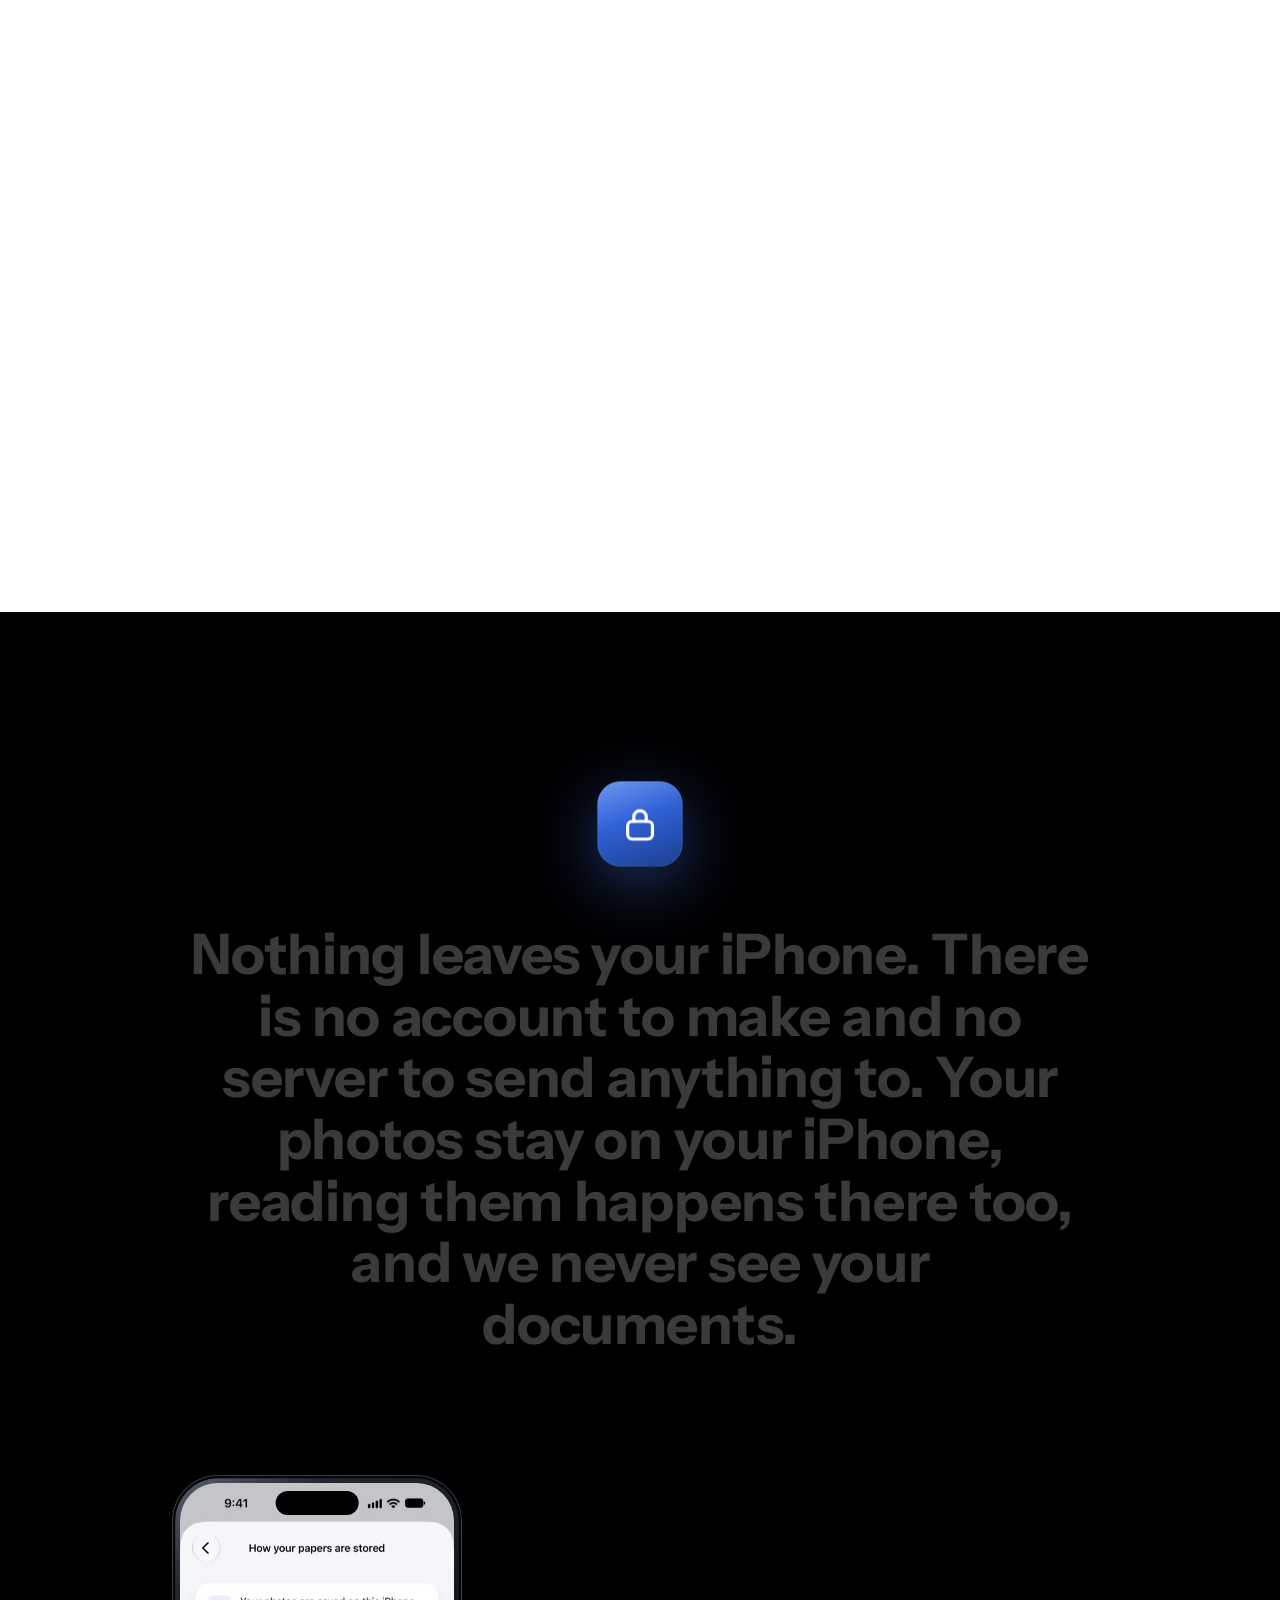
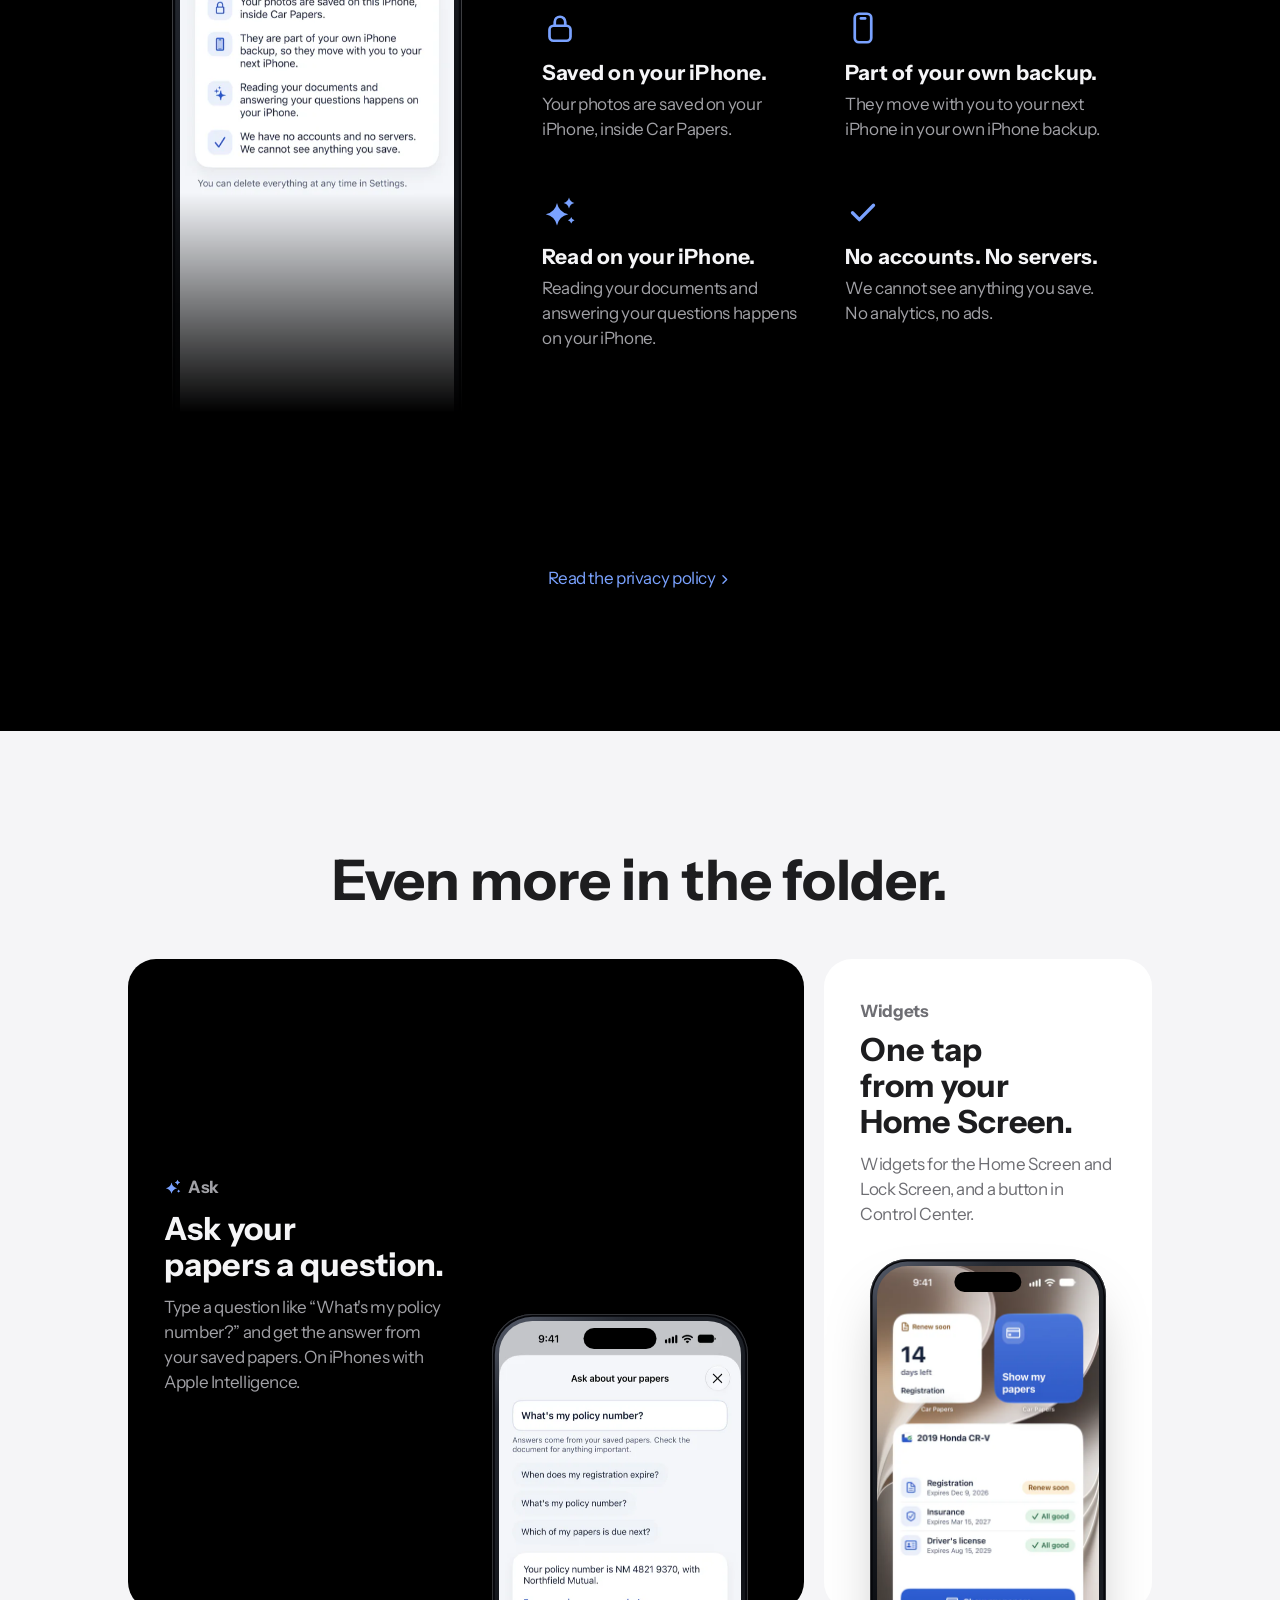
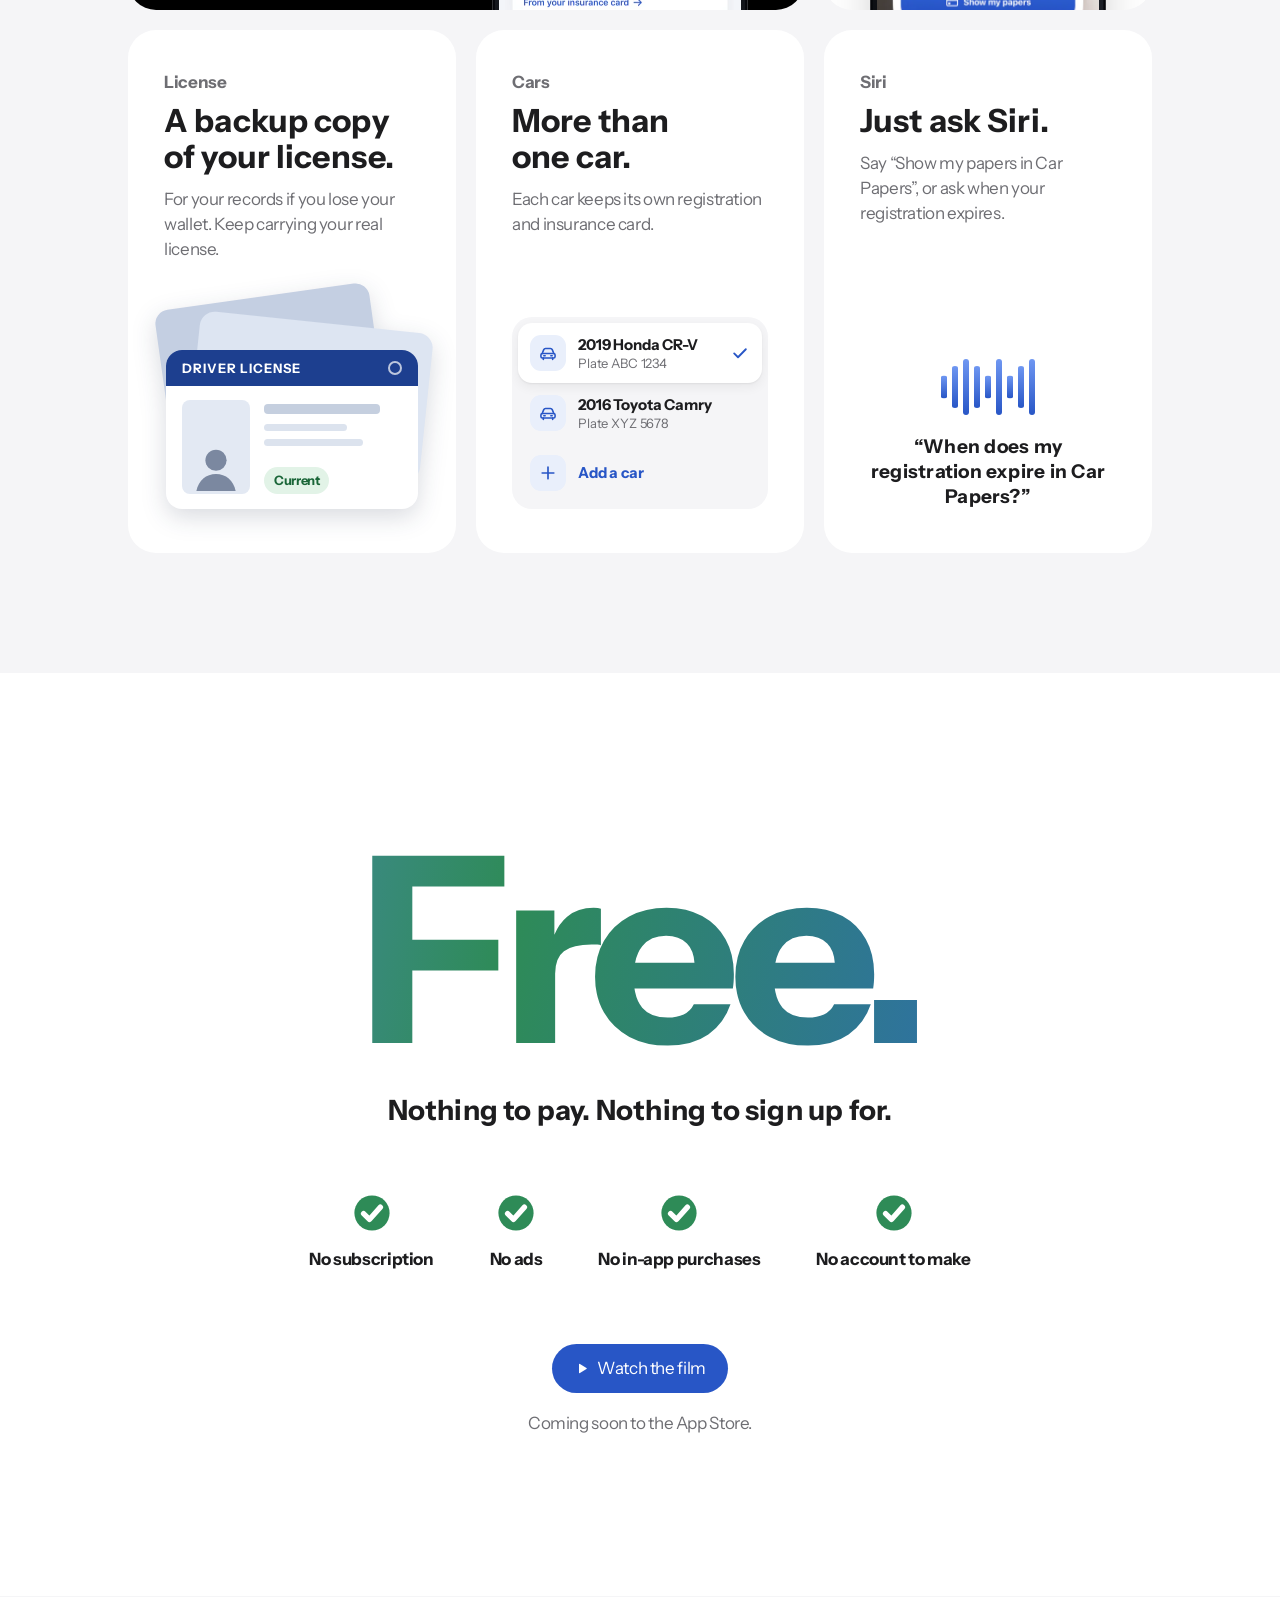
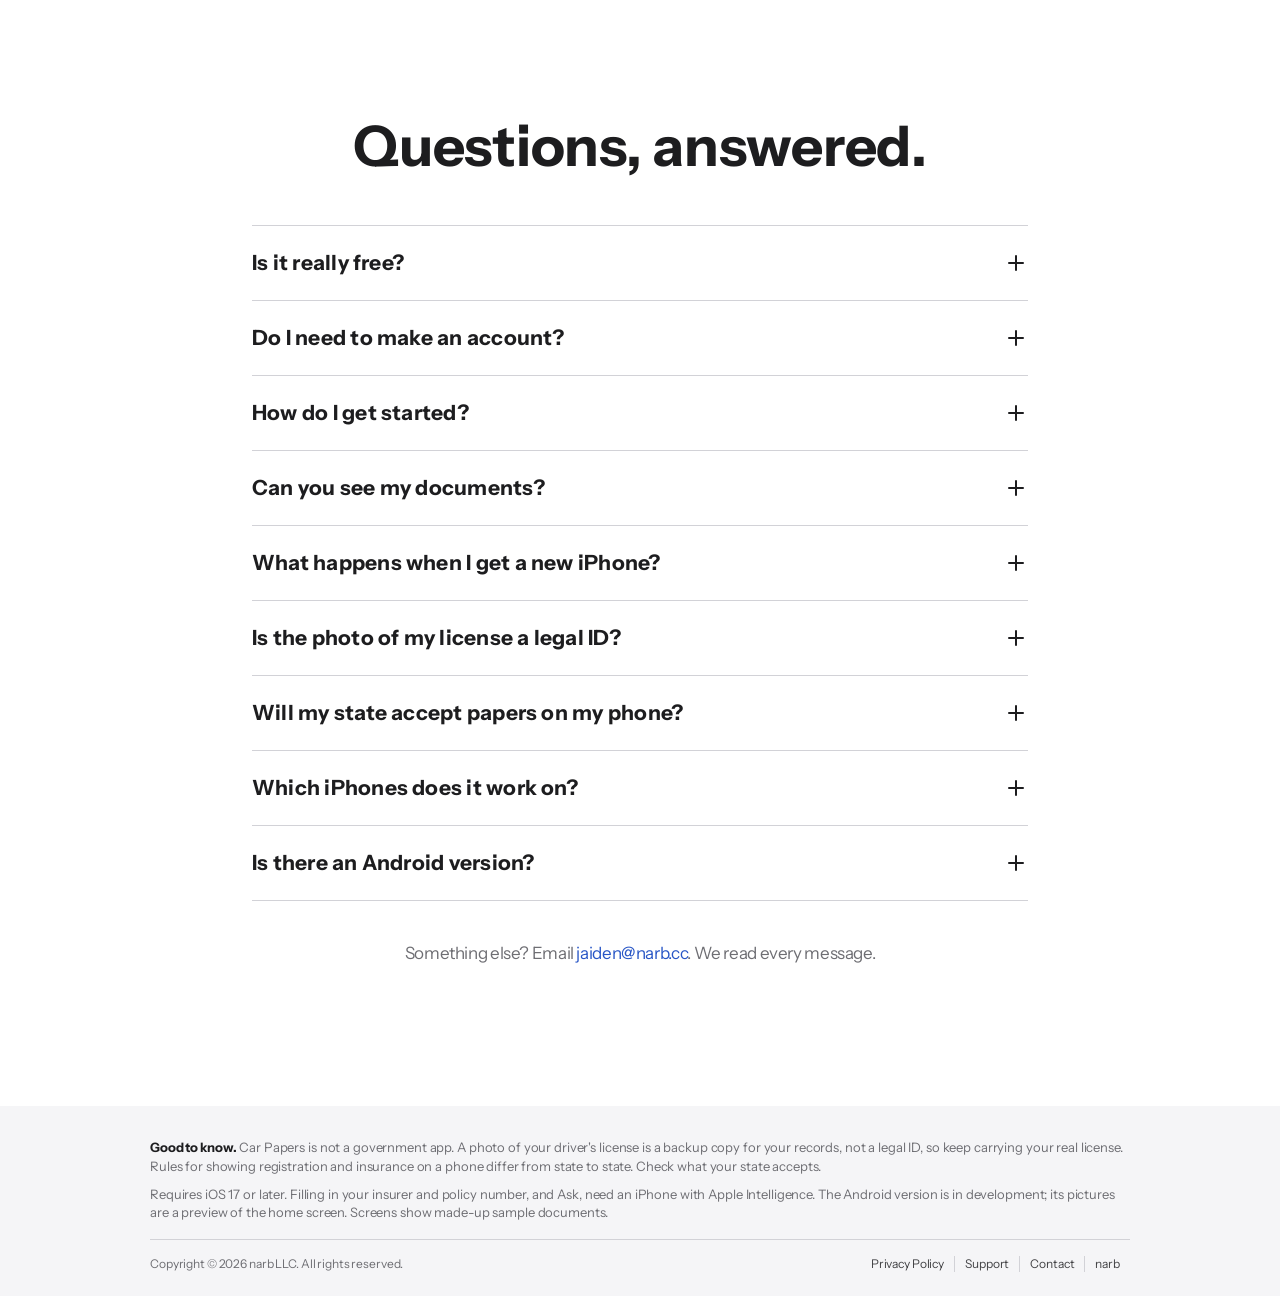
==== commit 0f27b1d9: "Polish the animations: smoother scroll motion, a cleaner iPhone Duo - The device sequence eases towa" ====
--- a/index.html
+++ b/index.html
@@ -335,13 +335,11 @@
         <figure class="dev dev-duo">
           <div class="dev-body">
             <div class="duo" role="img" aria-label="Car Papers on iPhone Duo. Folded, the outer screen shows your papers. Unfolded, your papers sit on the left and the registration you picked on the right.">
-              <div class="duo-half duo-right"><div class="duo-screen"><img src="assets/devices/duo-right.webp" width="660" height="930" loading="lazy" alt=""></div></div>
+              <div class="duo-half duo-right"><div class="duo-screen"><span class="duo-bars" aria-hidden="true"><span class="ob-bars"><i></i><i></i><i></i><i></i></span></span><img src="assets/devices/duo-right.webp" width="660" height="930" loading="lazy" alt=""></div></div>
               <div class="duo-flap">
-                <div class="duo-half duo-face duo-front"><div class="duo-screen"><img src="assets/devices/duo-left.webp" width="660" height="930" loading="lazy" alt=""></div></div>
-                <div class="duo-half duo-face duo-back"><div class="duo-screen duo-outer"><img src="assets/devices/duo-outer.webp" width="700" height="1018" loading="lazy" alt=""></div></div>
+                <div class="duo-half duo-face duo-front"><div class="duo-screen"><span class="duo-time" aria-hidden="true">9:41</span><img src="assets/devices/duo-left.webp" width="660" height="930" loading="lazy" alt=""></div></div>
+                <div class="duo-half duo-face duo-back"><div class="duo-screen duo-outer"><span class="duo-outer-status" aria-hidden="true"><span>9:41</span><span class="ob-bars"><i></i><i></i><i></i><i></i></span></span><img src="assets/devices/duo-left.webp" width="660" height="930" loading="lazy" alt=""></div></div>
               </div>
-              <div class="duo-status" aria-hidden="true"><span>9:41</span><span class="ob-bars"><i></i><i></i><i></i><i></i></span></div>
-              <span class="duo-crease" aria-hidden="true"></span>
             </div>
           </div>
           <figcaption><b>iPhone Duo</b>Folded, it fits one hand. Unfolded, your papers sit on one side and the one you picked on the other.</figcaption>
--- a/apple.css
+++ b/apple.css
@@ -562,32 +562,38 @@
 .pixel-status svg { width: calc(var(--w) * .135); height: auto; }
 .punch { position: absolute; z-index: 2; top: calc(var(--w) * .058); left: 50%; width: calc(var(--w) * .042); height: calc(var(--w) * .042); margin-left: calc(var(--w) * -.021); border-radius: 50%; background: #050505; box-shadow: 0 0 0 1.5px rgba(60, 60, 60, .7); }
 
-/* iPhone Duo: the left half is a flap hinged at the middle. Folded, its back (the outer screen) faces you. */
+/* iPhone Duo: the left half is a lid hinged at the middle. Folded, its back (the outer screen) faces you.
+   The Duo itself is drawn flat, so the lid is always painted over the right half, as it is in life:
+   no depth sorting between two surfaces that touch at the hinge. */
 .dev-duo .dev-body { opacity: var(--d, 1); transform: translateY(calc((1 - var(--d, 1)) * 36px)) scale(calc(.94 + var(--d, 1) * .06)); }
 .dev-duo .dev-body::after { transform: scaleX(calc(.5 + var(--u, 1) * .5)); }
 .duo {
   --hw: calc(var(--s) * 1.2); --bz: calc(var(--hw) * .034); --r: calc(var(--hw) * .11);
-  position: relative; width: calc(var(--hw) * 2); height: calc(var(--hw) * 1.41); transform-style: preserve-3d;
+  position: relative; width: calc(var(--hw) * 2); height: calc(var(--hw) * 1.41); perspective: 1700px;
   transform: translateX(calc((1 - var(--u, 1)) * var(--hw) * -.5)) rotateX(calc((1 - var(--u, 1)) * 9deg));
 }
 .duo-half { position: absolute; top: 0; width: var(--hw); height: 100%; padding: var(--bz); background: linear-gradient(145deg, #4a515f 0%, #191c22 25%, #0c0e12 70%, #2a2f38 100%); }
 .duo-half::after { content: ""; position: absolute; inset: 0; z-index: 1; border-radius: inherit; background: #000; opacity: 0; pointer-events: none; }
-.duo-right { left: 50%; padding-left: 0; border-radius: 0 var(--r) var(--r) 0; box-shadow: inset -1px 0 0 rgba(255, 255, 255, .14), inset 0 1px 0 rgba(255, 255, 255, .1), 0 calc(var(--hw) * .1) calc(var(--hw) * .16) calc(var(--hw) * -.07) rgba(0, 0, 0, .32); }
+.duo-right { --hinge: calc((1 - var(--u, 1)) * var(--r) * .6); z-index: 0; left: 50%; padding-left: 0; border-radius: var(--hinge) var(--r) var(--r) var(--hinge); box-shadow: inset -1px 0 0 rgba(255, 255, 255, .14), inset 0 1px 0 rgba(255, 255, 255, .1), 0 calc(var(--hw) * .1) calc(var(--hw) * .16) calc(var(--hw) * -.07) rgba(0, 0, 0, .32); }
 .duo-right::after { opacity: calc((1 - var(--u, 1)) * .4); }
-.duo-flap { position: absolute; left: 0; top: 0; width: var(--hw); height: 100%; transform-origin: right center; transform-style: preserve-3d; transform: translateZ(calc((1 - var(--u, 1)) * 2px)) rotateY(calc((1 - var(--u, 1)) * 180deg)); }
-.duo-face { inset: 0; width: 100%; -webkit-backface-visibility: hidden; backface-visibility: hidden; }
+.duo-flap { position: absolute; z-index: 1; left: 0; top: 0; width: var(--hw); height: 100%; transform-origin: right center; transform-style: preserve-3d; transform: rotateY(calc((1 - var(--u, 1)) * 180deg)); }
+.duo-face { z-index: 0; inset: 0; width: 100%; -webkit-backface-visibility: hidden; backface-visibility: hidden; }
 .duo-front { padding-right: 0; border-radius: var(--r) 0 0 var(--r); box-shadow: inset 1px 0 0 rgba(255, 255, 255, .14), inset 0 1px 0 rgba(255, 255, 255, .1), 0 calc(var(--hw) * .1) calc(var(--hw) * .16) calc(var(--hw) * -.07) rgba(0, 0, 0, .32); }
 .duo-front::after { opacity: calc((1 - var(--u, 1)) * .6); }
-.duo-back { transform: rotateY(180deg); border-radius: calc(var(--r) * .45) var(--r) var(--r) calc(var(--r) * .45); box-shadow: inset -1px 0 0 rgba(255, 255, 255, .14), inset 0 1px 0 rgba(255, 255, 255, .1), 0 calc(var(--hw) * .1) calc(var(--hw) * .16) calc(var(--hw) * -.07) rgba(0, 0, 0, .32); }
+.duo-back { transform: rotateY(180deg); border-radius: calc(var(--r) * .6) var(--r) var(--r) calc(var(--r) * .6); box-shadow: inset -1px 0 0 rgba(255, 255, 255, .14), inset 0 1px 0 rgba(255, 255, 255, .1), 0 calc(var(--hw) * .1) calc(var(--hw) * .16) calc(var(--hw) * -.07) rgba(0, 0, 0, .32); }
 .duo-back::after { opacity: calc(var(--u, 1) * .9); }
 .duo-screen { position: relative; height: 100%; overflow: hidden; padding-top: calc(var(--hw) * .105); background: #f4f6fa; }
 .duo-front .duo-screen { border-radius: calc(var(--r) * .78) 0 0 calc(var(--r) * .78); }
 .duo-right .duo-screen { border-radius: 0 calc(var(--r) * .78) calc(var(--r) * .78) 0; }
 .duo-screen img { width: 100%; height: 100%; object-fit: cover; object-position: top; }
-.duo-outer { padding-top: 0; border-radius: calc(var(--r) * .35) calc(var(--r) * .72) calc(var(--r) * .72) calc(var(--r) * .35); }
-.duo-outer img { object-position: top left; }
-.duo-status { position: absolute; z-index: 2; left: var(--bz); right: var(--bz); top: var(--bz); display: flex; align-items: center; justify-content: space-between; height: calc(var(--hw) * .105); padding: 0 calc(var(--hw) * .1); font-size: calc(var(--hw) * .05); font-weight: 600; letter-spacing: -.01em; color: #16233b; transform: translateZ(3px); opacity: clamp(0, calc((var(--u, 1) - .8) * 5), 1); }
-.duo-crease { position: absolute; z-index: 2; left: 50%; top: var(--bz); bottom: var(--bz); width: 8px; margin-left: -4px; background: linear-gradient(90deg, rgba(13, 27, 62, 0), rgba(13, 27, 62, .14), rgba(13, 27, 62, 0)); transform: translateZ(3px); opacity: clamp(0, calc((var(--u, 1) - .7) * 3.4), 1); }
+.duo-outer { border-radius: calc(var(--r) * .45) calc(var(--r) * .78) calc(var(--r) * .78) calc(var(--r) * .45); }
+.duo-outer-status { position: absolute; z-index: 1; top: 0; left: 0; right: 0; display: flex; align-items: center; justify-content: space-between; height: calc(var(--hw) * .105); padding: 0 calc(var(--hw) * .085) 0 calc(var(--hw) * .095); font-size: calc(var(--hw) * .05); font-weight: 600; letter-spacing: -.01em; color: #16233b; }
+.duo-time, .duo-bars { position: absolute; z-index: 1; top: 0; display: flex; align-items: center; height: calc(var(--hw) * .105); font-size: calc(var(--hw) * .05); font-weight: 600; letter-spacing: -.01em; color: #16233b; }
+.duo-time { left: calc(var(--hw) * .095); }
+.duo-bars { right: calc(var(--hw) * .085); }
+.duo-front .duo-screen::after, .duo-right .duo-screen::after { content: ""; position: absolute; z-index: 1; top: 0; bottom: 0; width: 7px; pointer-events: none; }
+.duo-front .duo-screen::after { right: 0; background: linear-gradient(90deg, rgba(13, 27, 62, 0), rgba(13, 27, 62, .11)); }
+.duo-right .duo-screen::after { left: 0; background: linear-gradient(90deg, rgba(13, 27, 62, .11), rgba(13, 27, 62, 0)); }
 
 /* ---------- Setup and device motion ---------- */
 
@@ -601,7 +607,8 @@
   .ob-phone.in .ob-2 { animation-delay: -12.45s; }
   .ob-phone.in .ob-3 { animation-delay: -9.45s; }
   .ob-phone.in .ob-4 { animation-delay: -6.45s; }
-  .ob-phone.in .ob-5 { animation-delay: -3.45s; }
+  .ob-phone.in .ob-5 { animation-delay: -3.45s; animation-name: ob-last; }
+  .ob-phone.in .ob-1 { animation-name: ob-first; } /* the loop restarts with a crossfade, not a push */
   .ob-phone.in .ob-tap { animation: ob-tap 15s ease-out infinite both; animation-delay: -.45s; }
   .ob-phone.in .ob-2 .ob-tap { animation-delay: -12.45s; }
   .ob-phone.in .ob-3 .ob-tap { animation-delay: -9.45s; }
@@ -614,11 +621,26 @@
   .dev.in .cycle img:nth-child(3) { animation: cycle-c 10.5s ease-in-out infinite both; }
 }
 
+.resting, .resting * { animation-play-state: paused !important; }
+
 @keyframes ob-push {
   0% { transform: translateX(100%); opacity: 1; z-index: 2; animation-timing-function: cubic-bezier(.2, .8, .25, 1); }
   3%, 20% { transform: translateX(0); opacity: 1; z-index: 2; }
   20.01% { transform: translateX(0); opacity: 1; z-index: 1; animation-timing-function: cubic-bezier(.2, .8, .25, 1); }
   23% { transform: translateX(-30%); opacity: .35; z-index: 1; }
+  23.01%, 100% { transform: translateX(100%); opacity: 1; z-index: 2; }
+}
+@keyframes ob-first {
+  0% { transform: translateX(0); opacity: 0; z-index: 2; }
+  3%, 20% { transform: translateX(0); opacity: 1; z-index: 2; }
+  20.01% { transform: translateX(0); opacity: 1; z-index: 1; animation-timing-function: cubic-bezier(.2, .8, .25, 1); }
+  23% { transform: translateX(-30%); opacity: .35; z-index: 1; }
+  23.01%, 100% { transform: translateX(100%); opacity: 1; z-index: 2; }
+}
+@keyframes ob-last {
+  0% { transform: translateX(100%); opacity: 1; z-index: 2; animation-timing-function: cubic-bezier(.2, .8, .25, 1); }
+  3%, 20% { transform: translateX(0); opacity: 1; z-index: 2; }
+  20.01%, 23% { transform: translateX(0); opacity: 1; z-index: 1; }
   23.01%, 100% { transform: translateX(100%); opacity: 1; z-index: 2; }
 }
 @keyframes ob-type { 0%, 4% { max-width: 0; animation-timing-function: steps(15, end); } 12%, 96% { max-width: 9.6em; } 96.01%, 100% { max-width: 0; } }
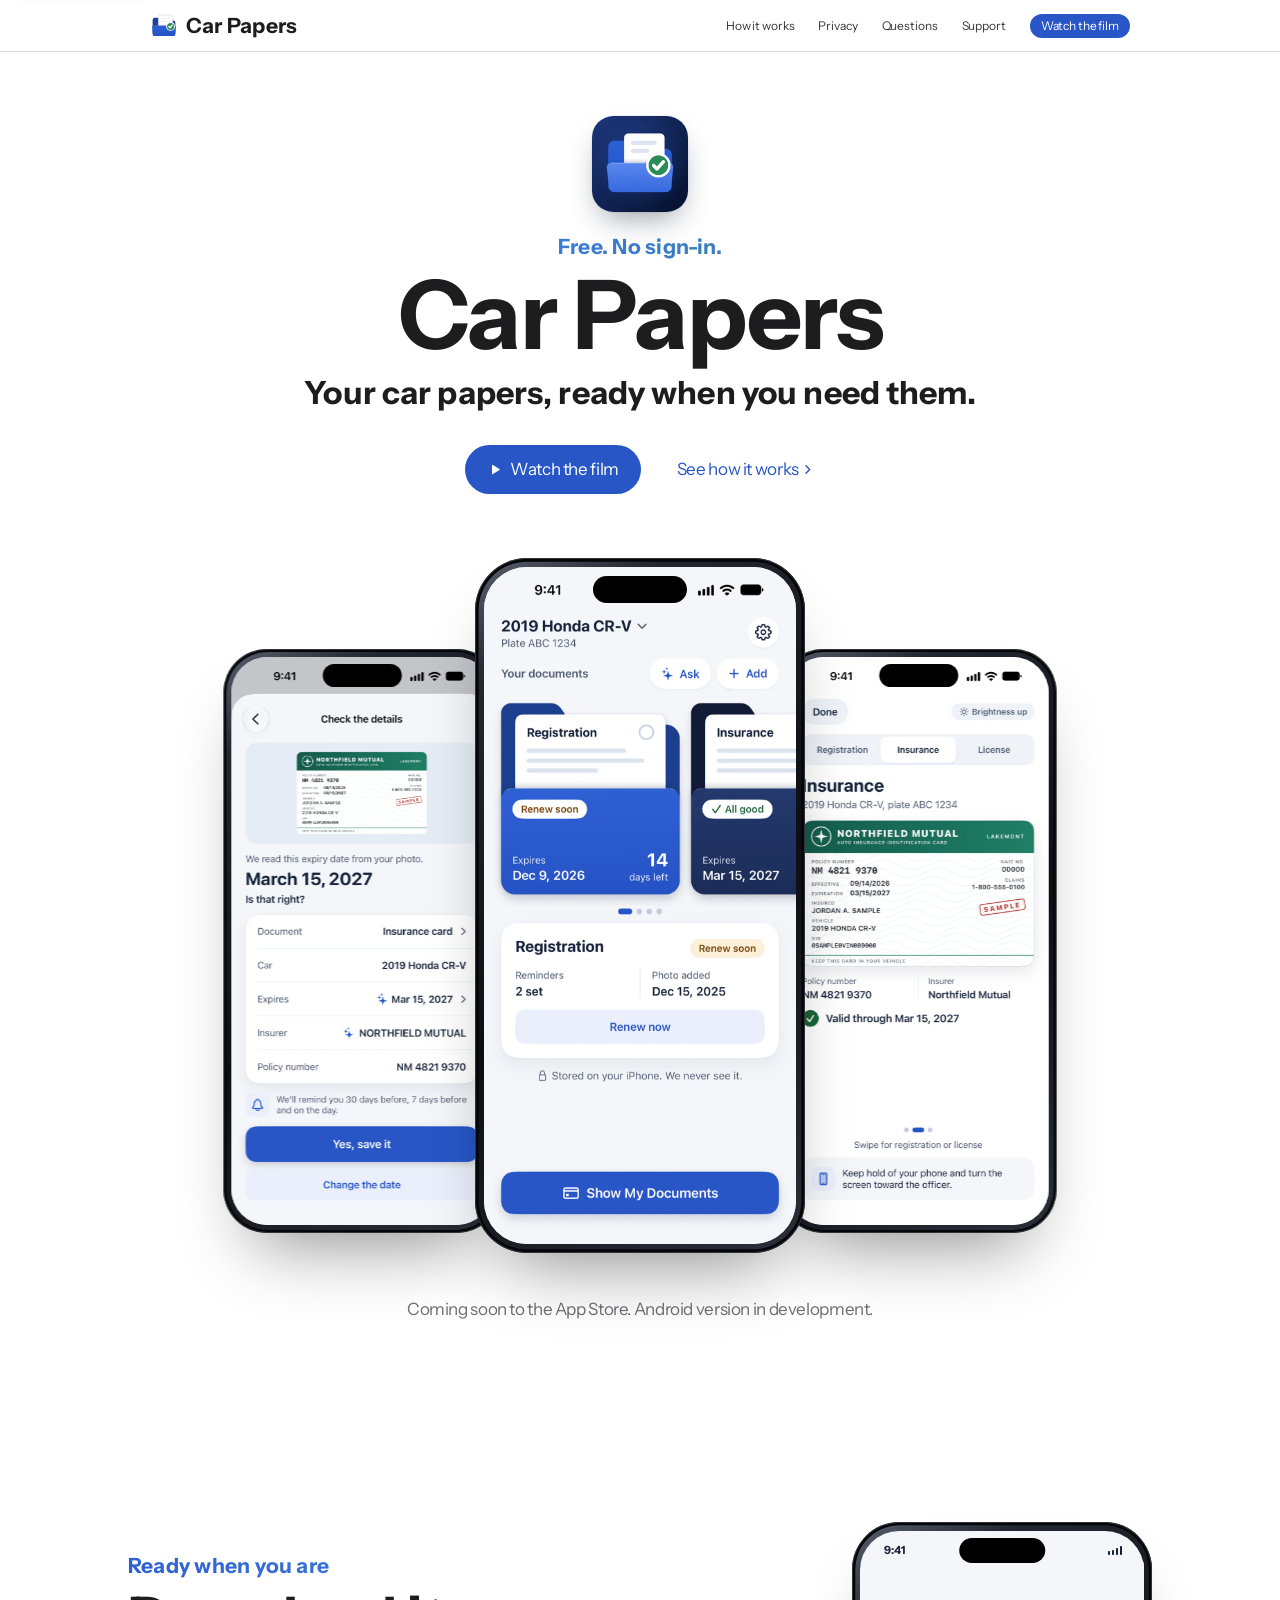
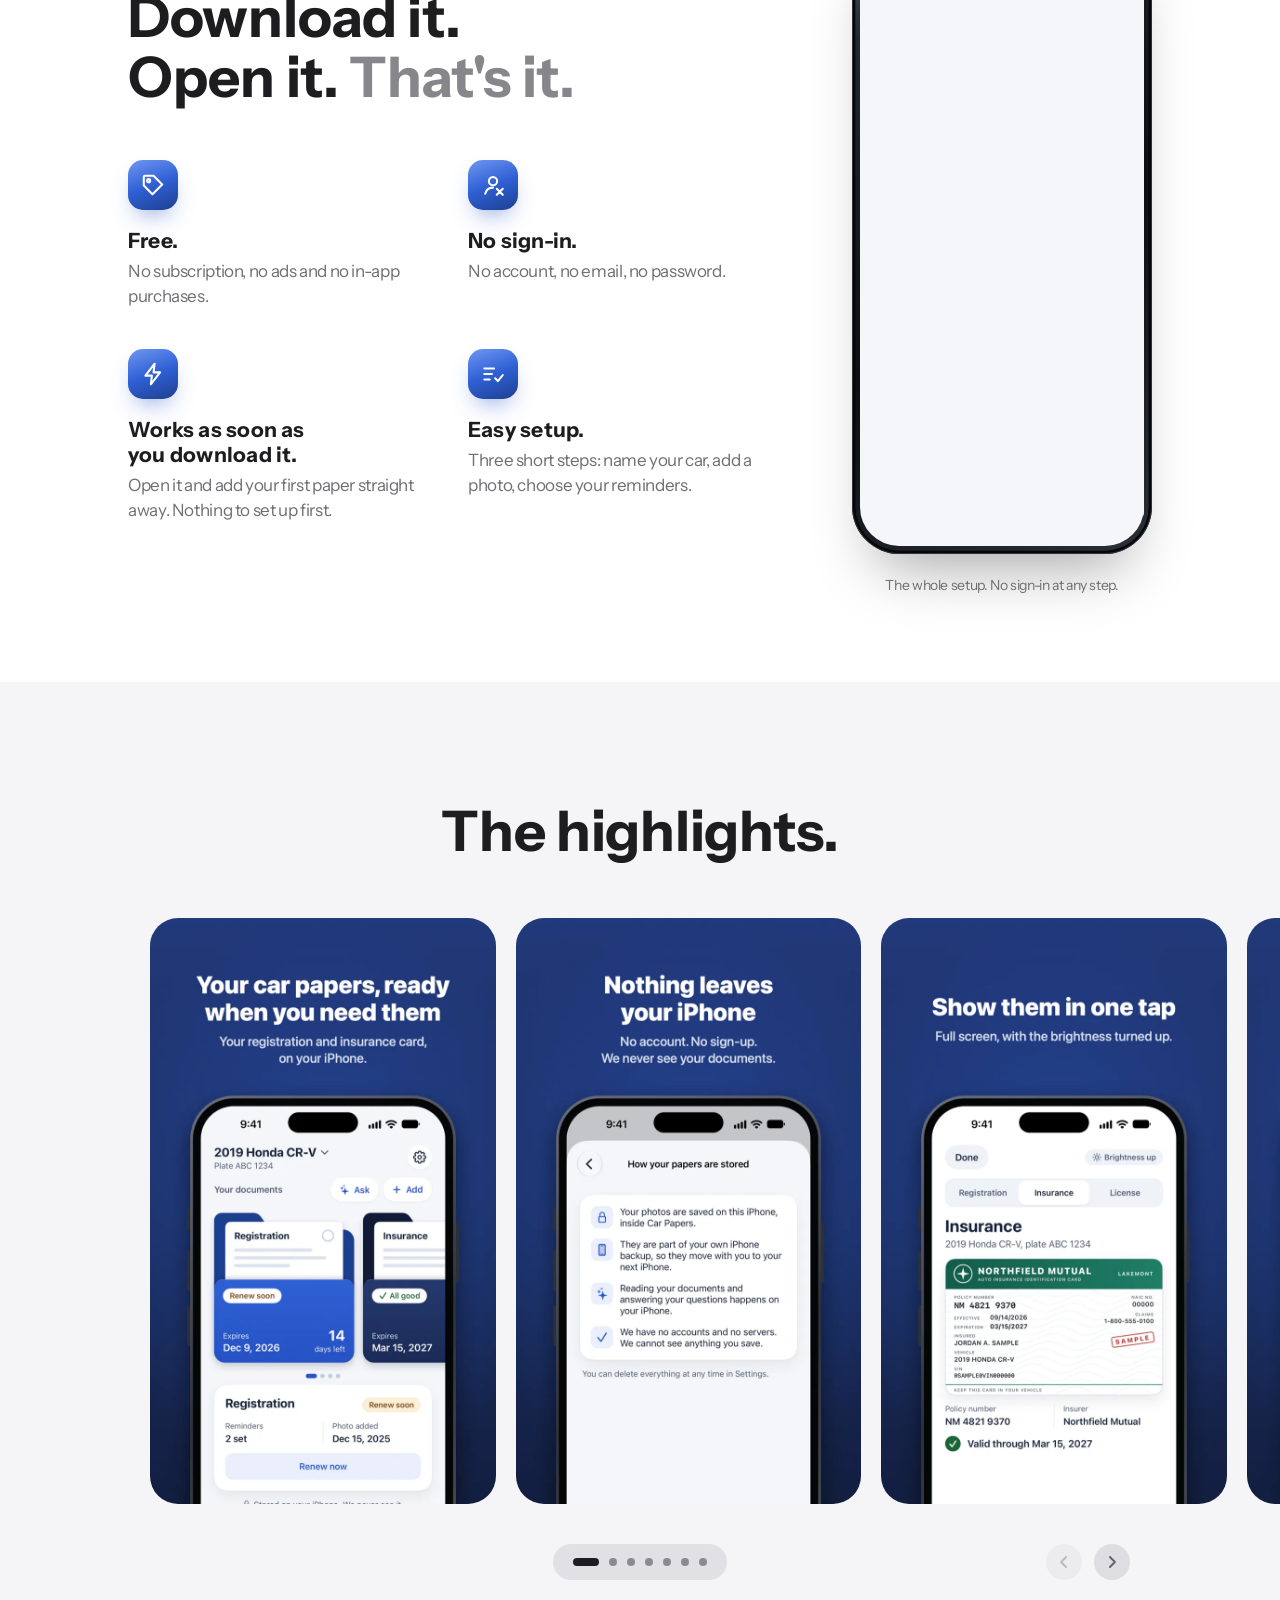
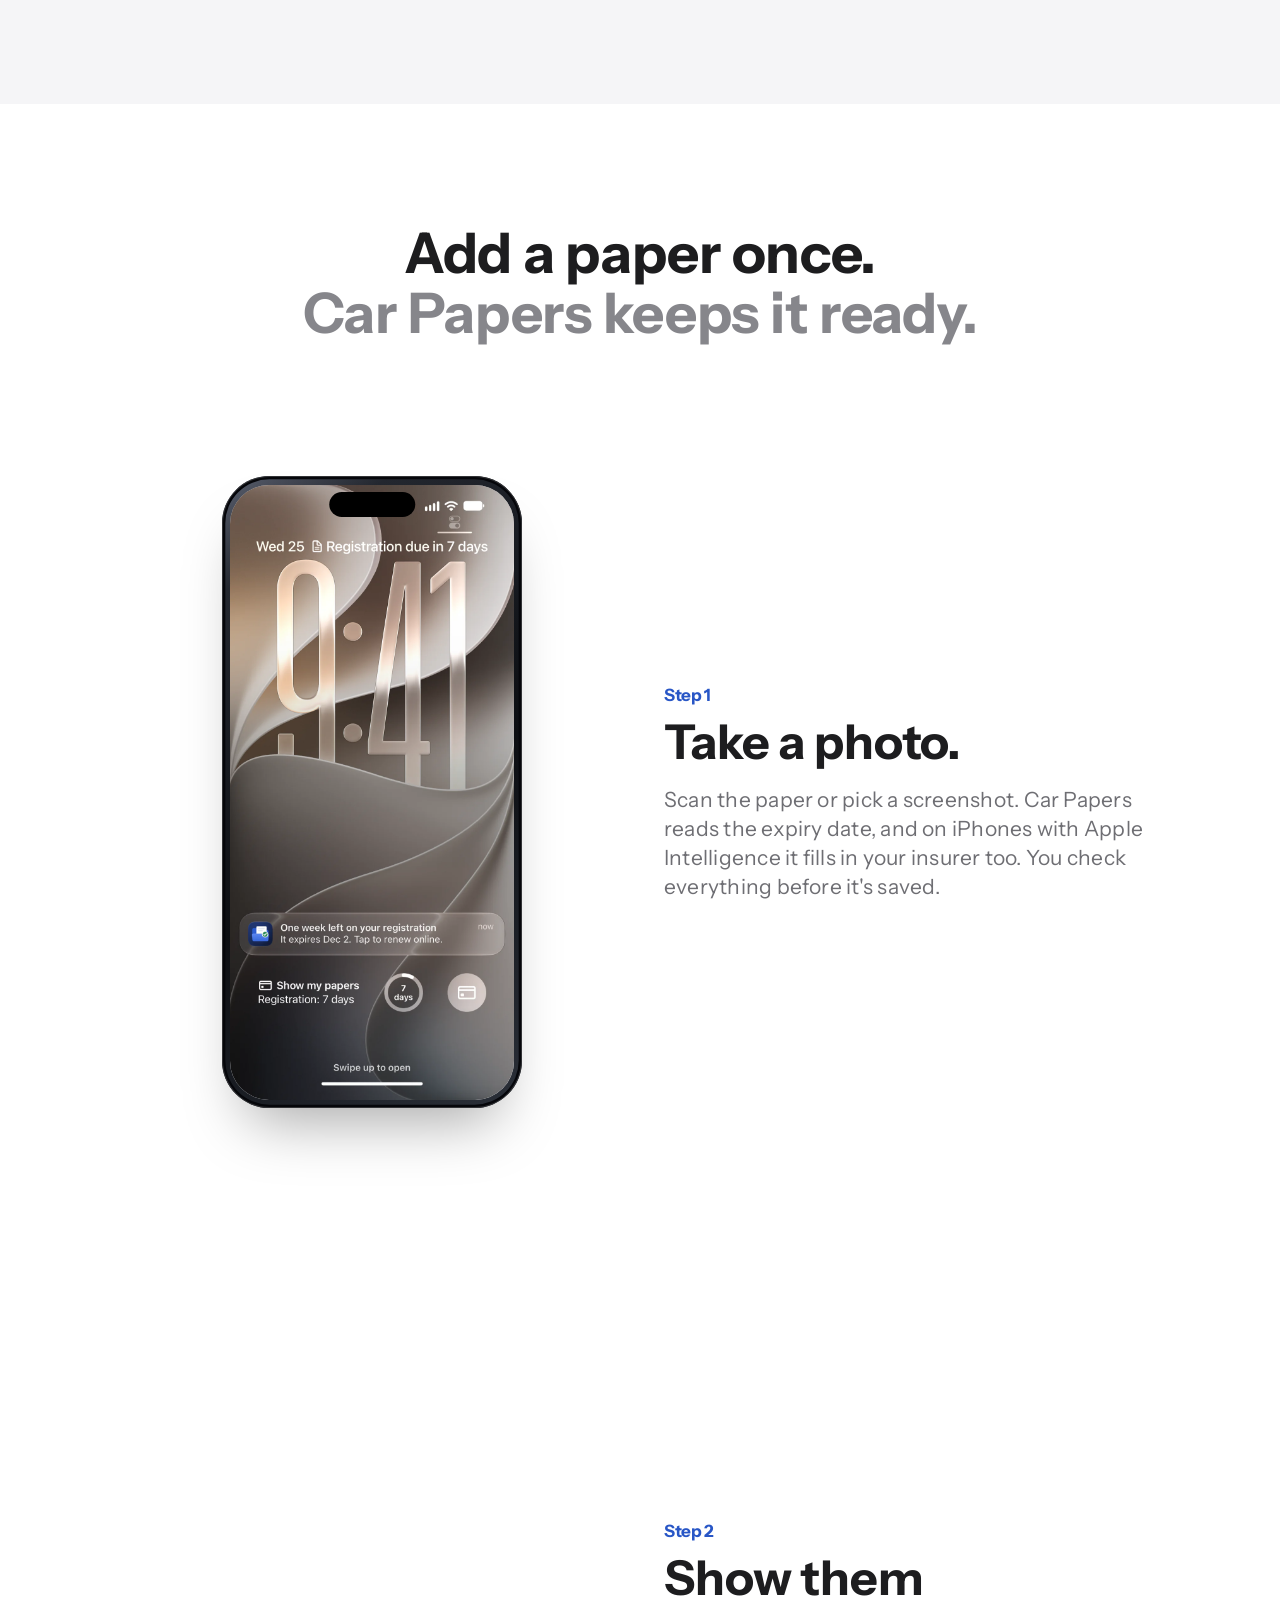
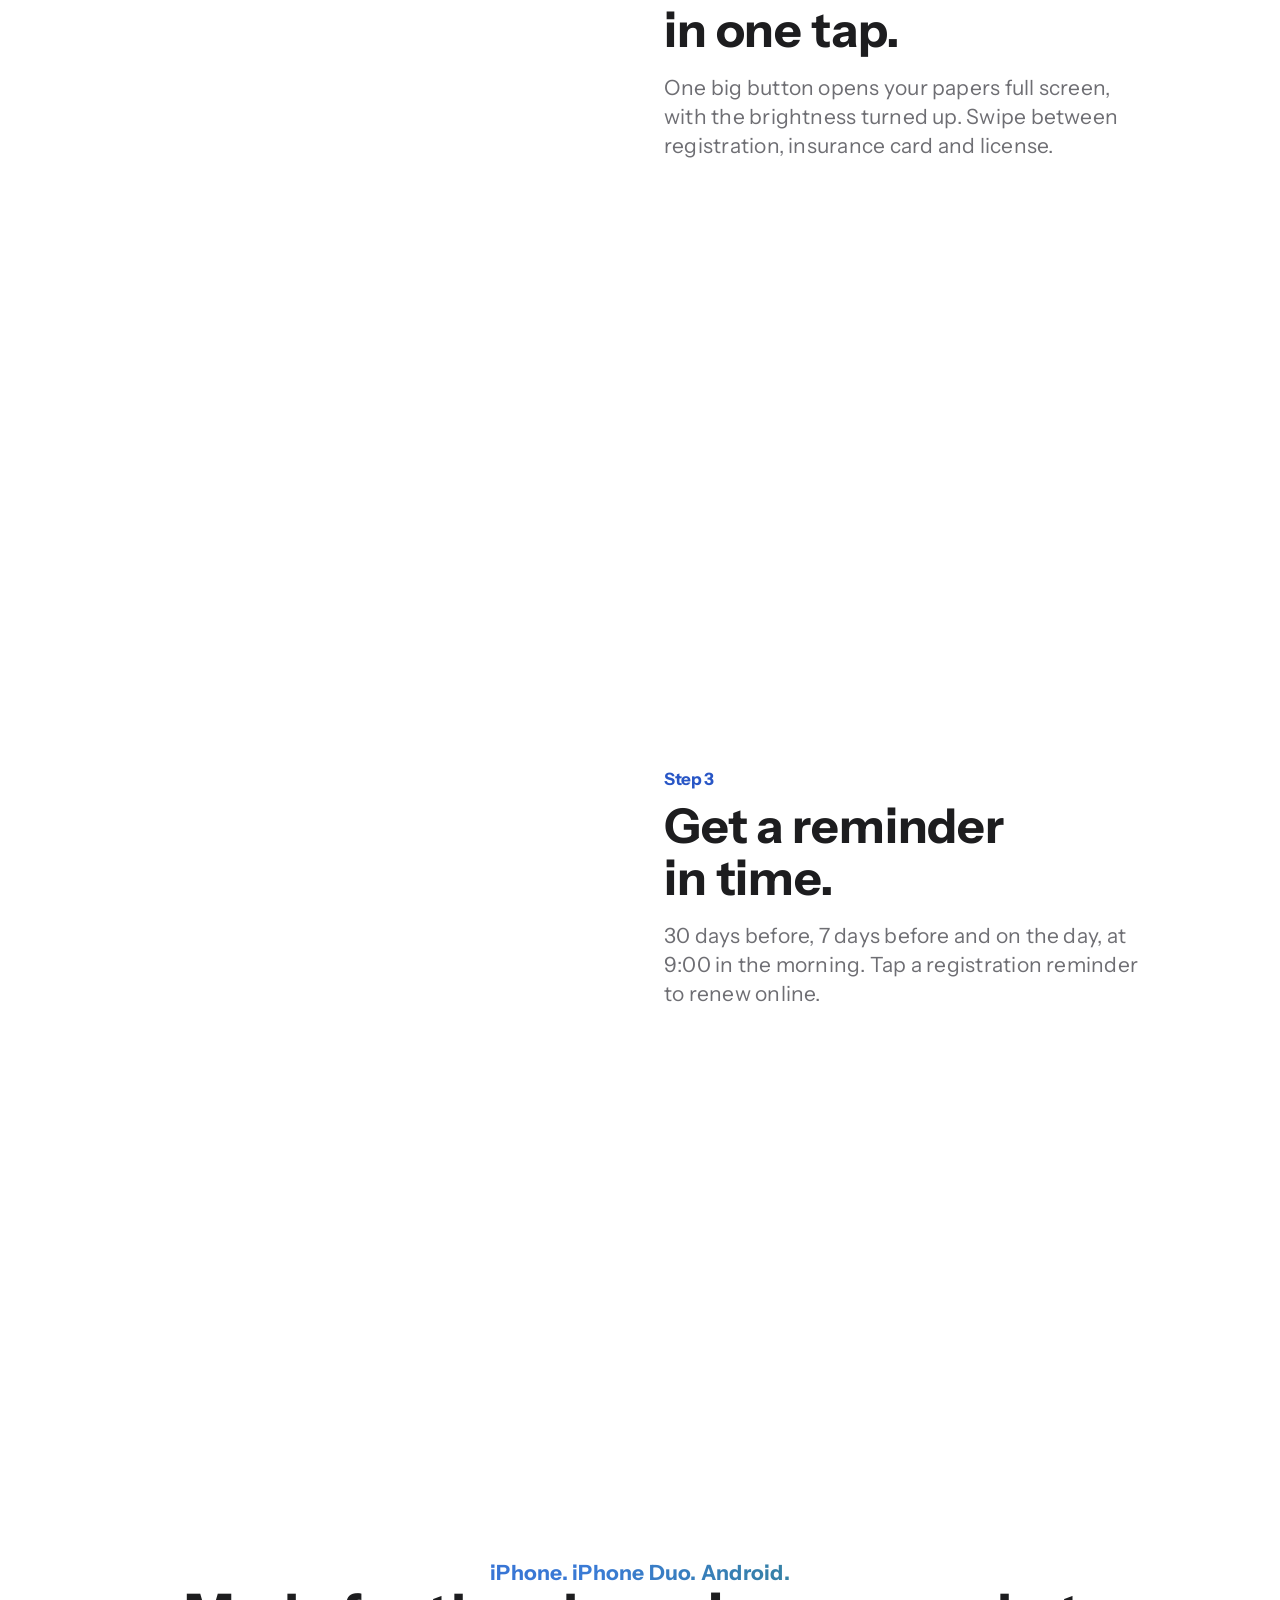
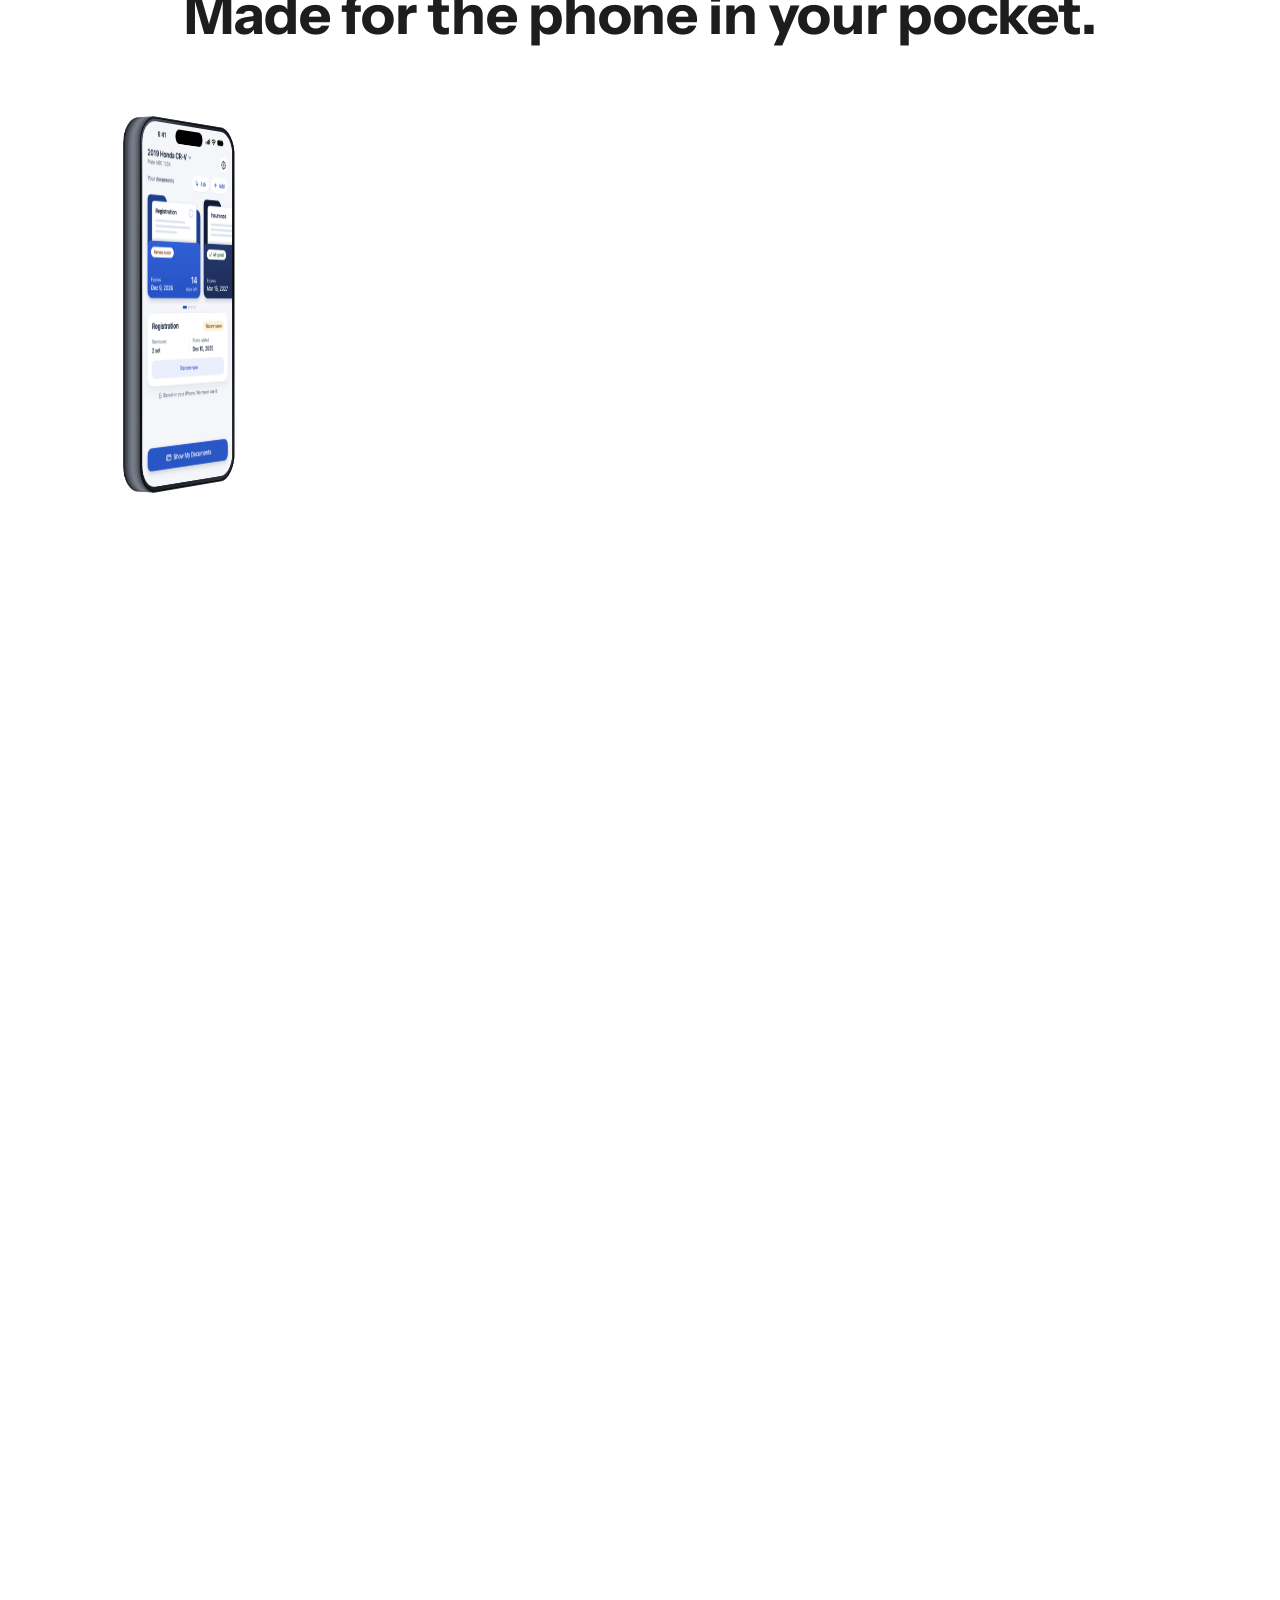
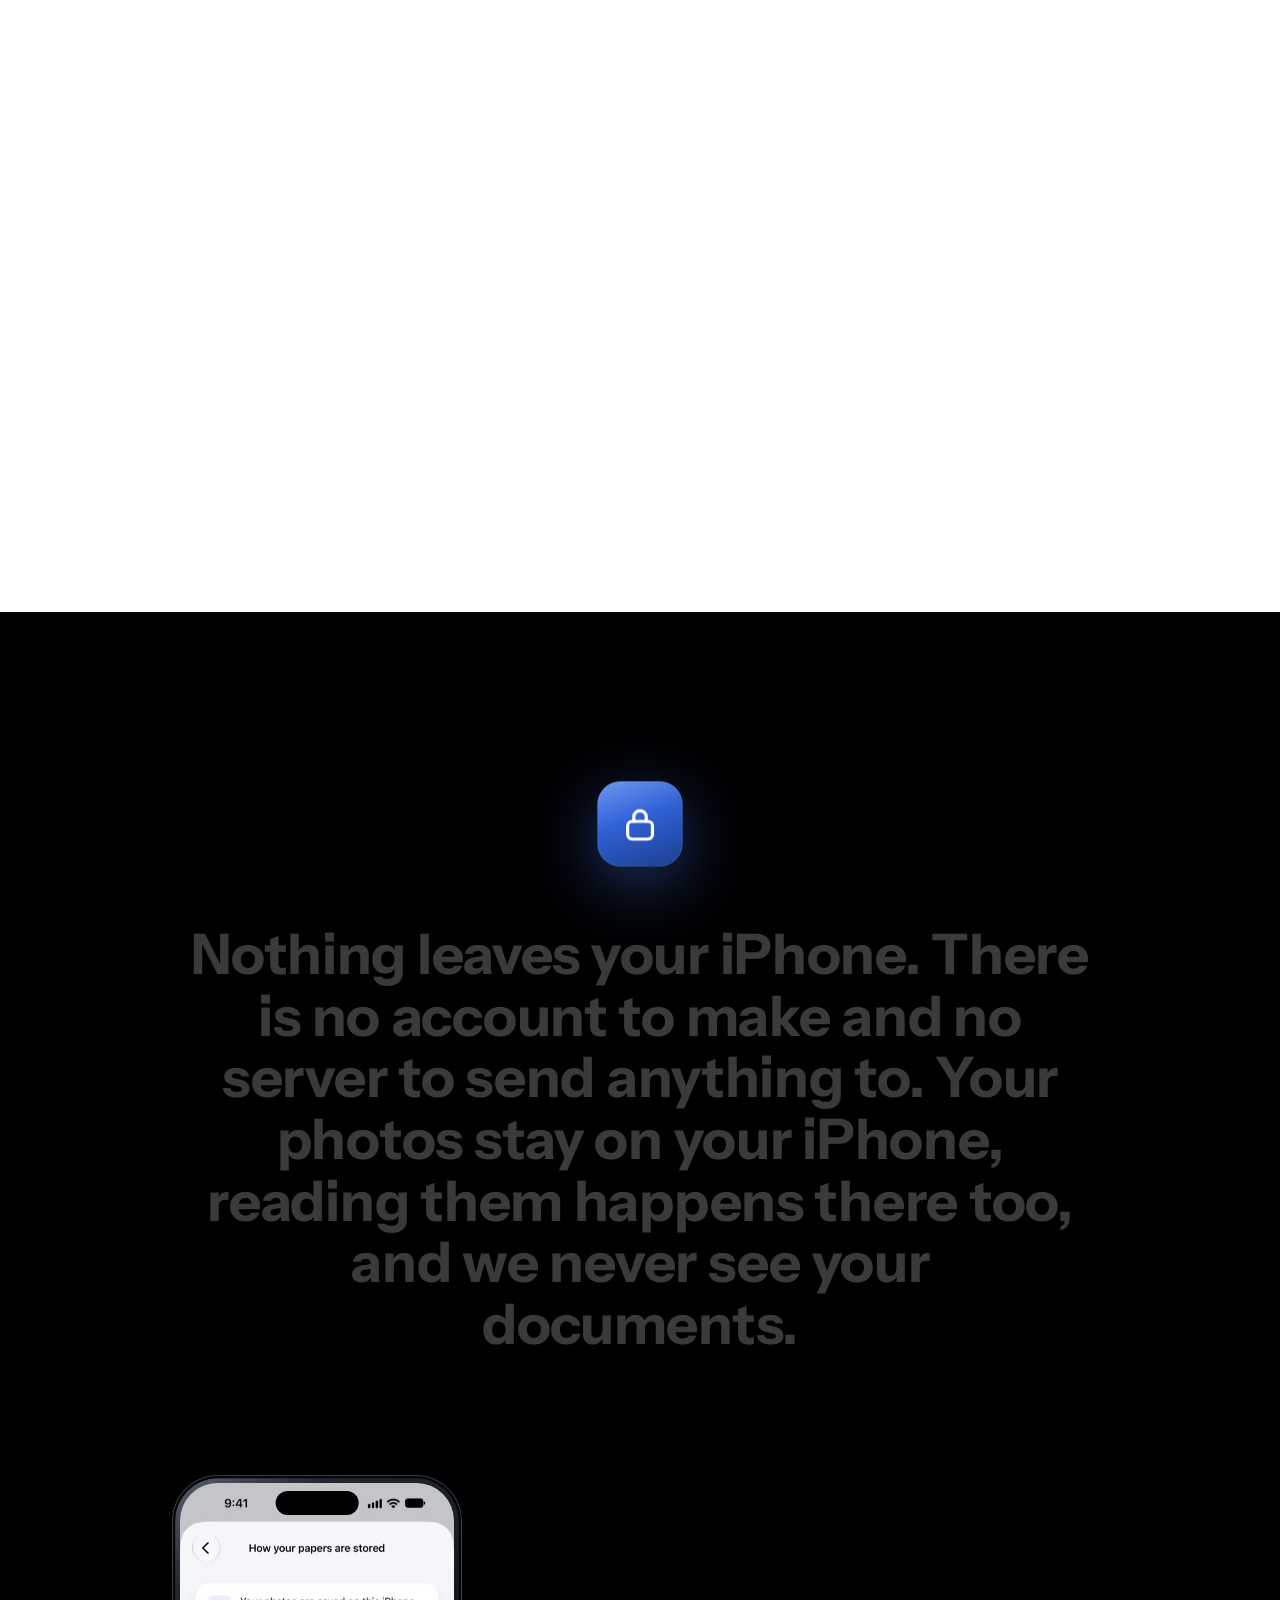
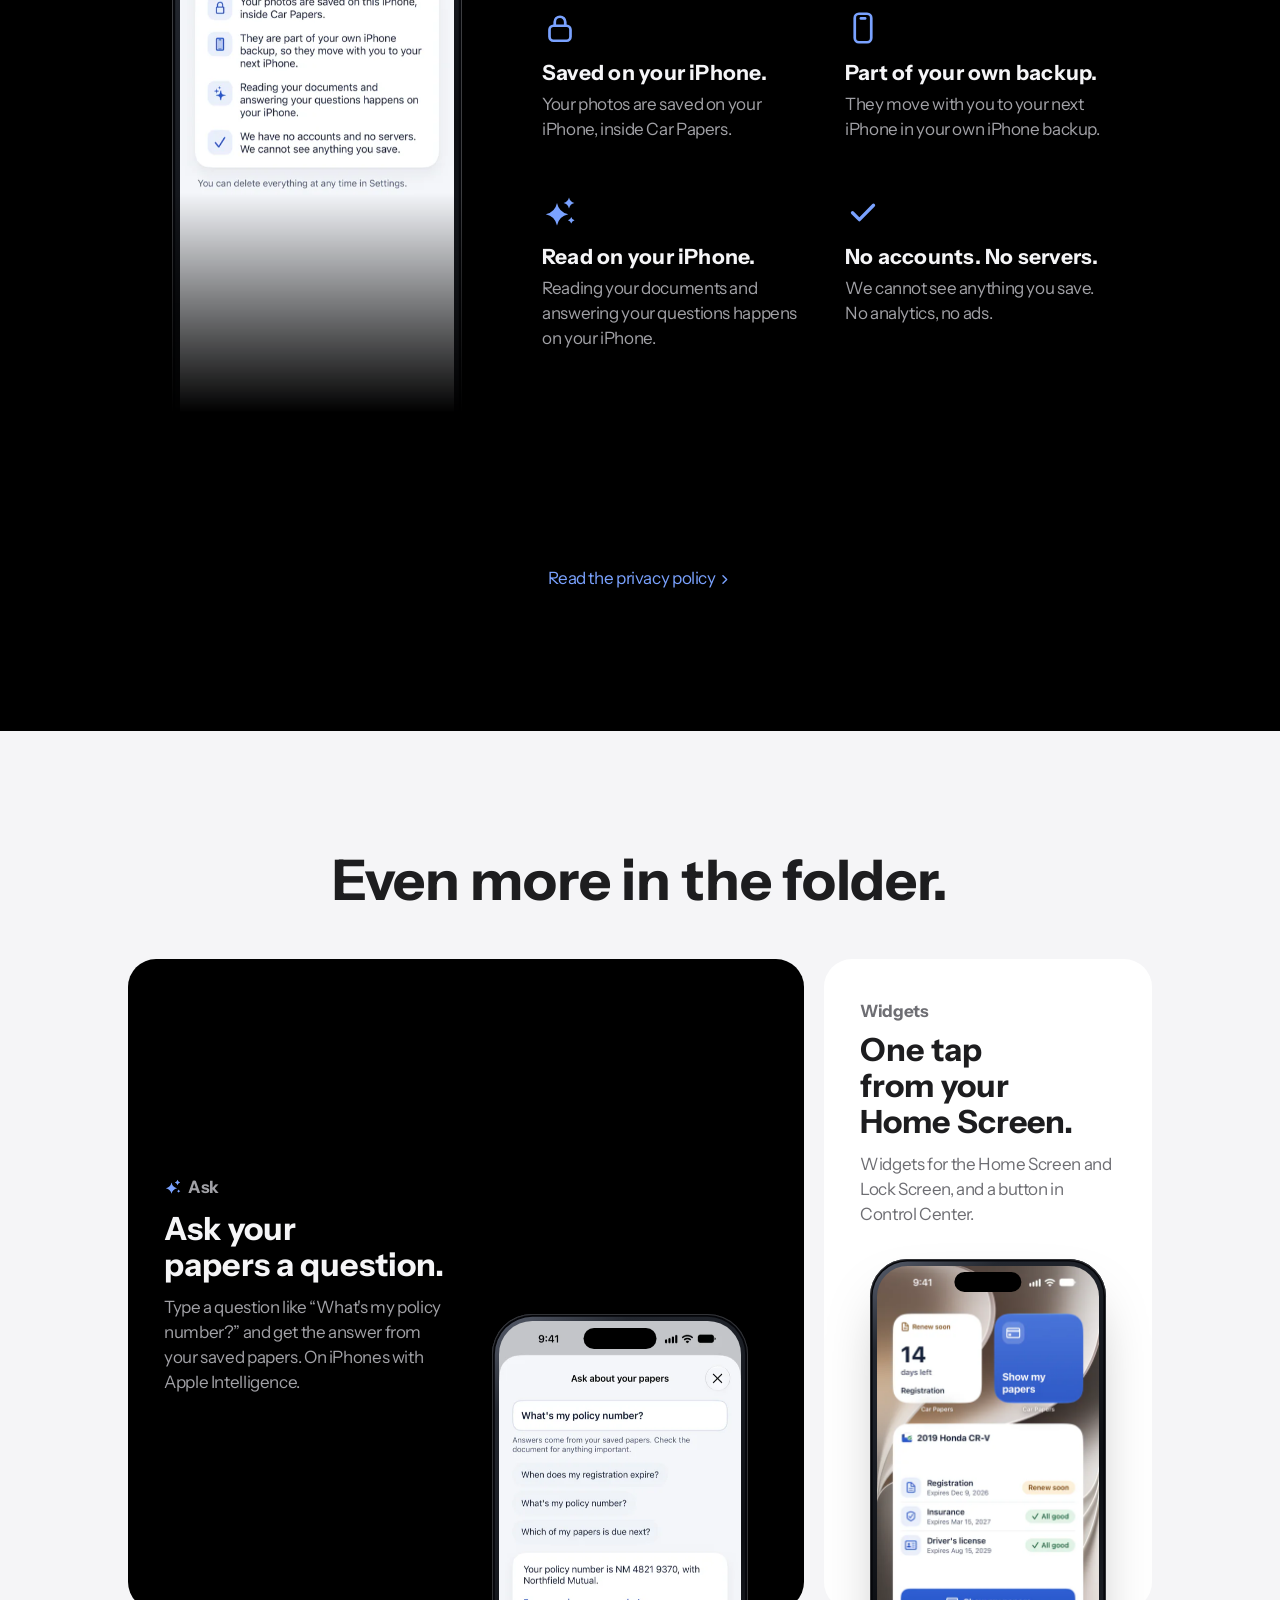
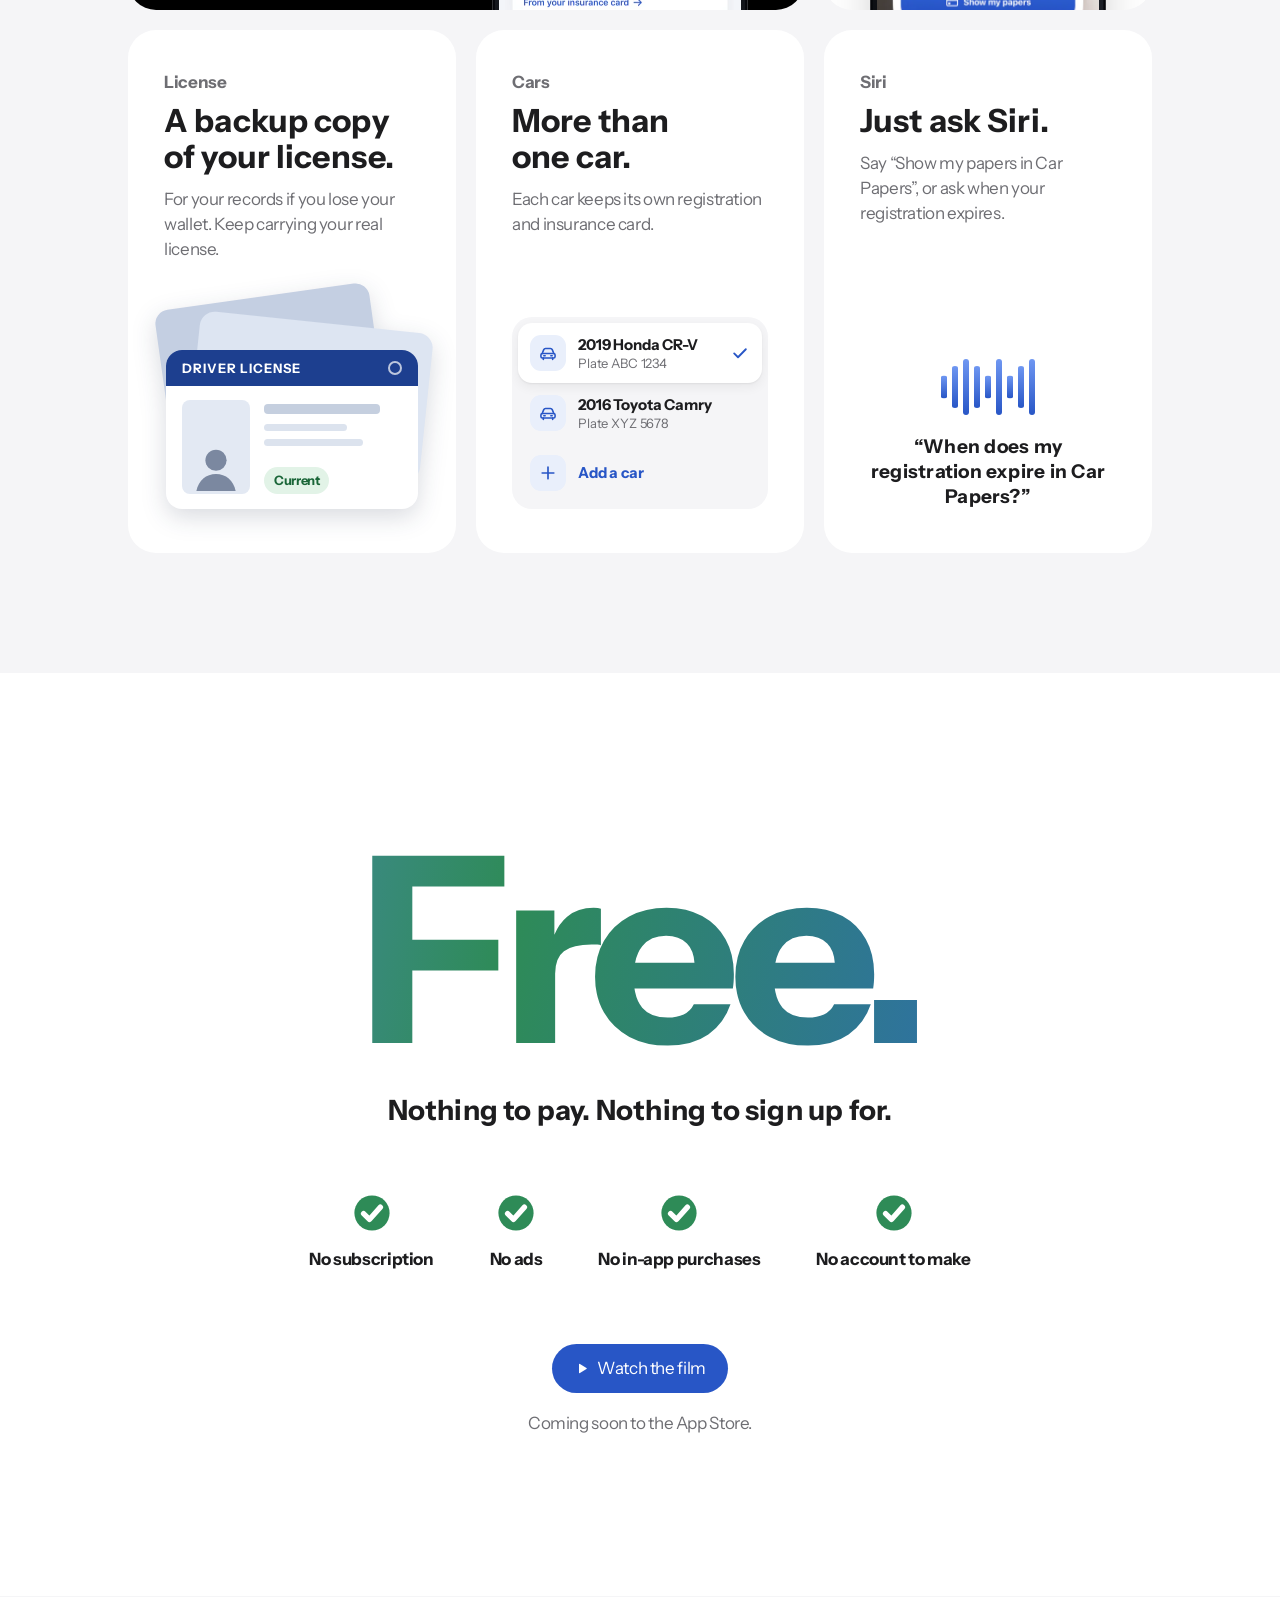
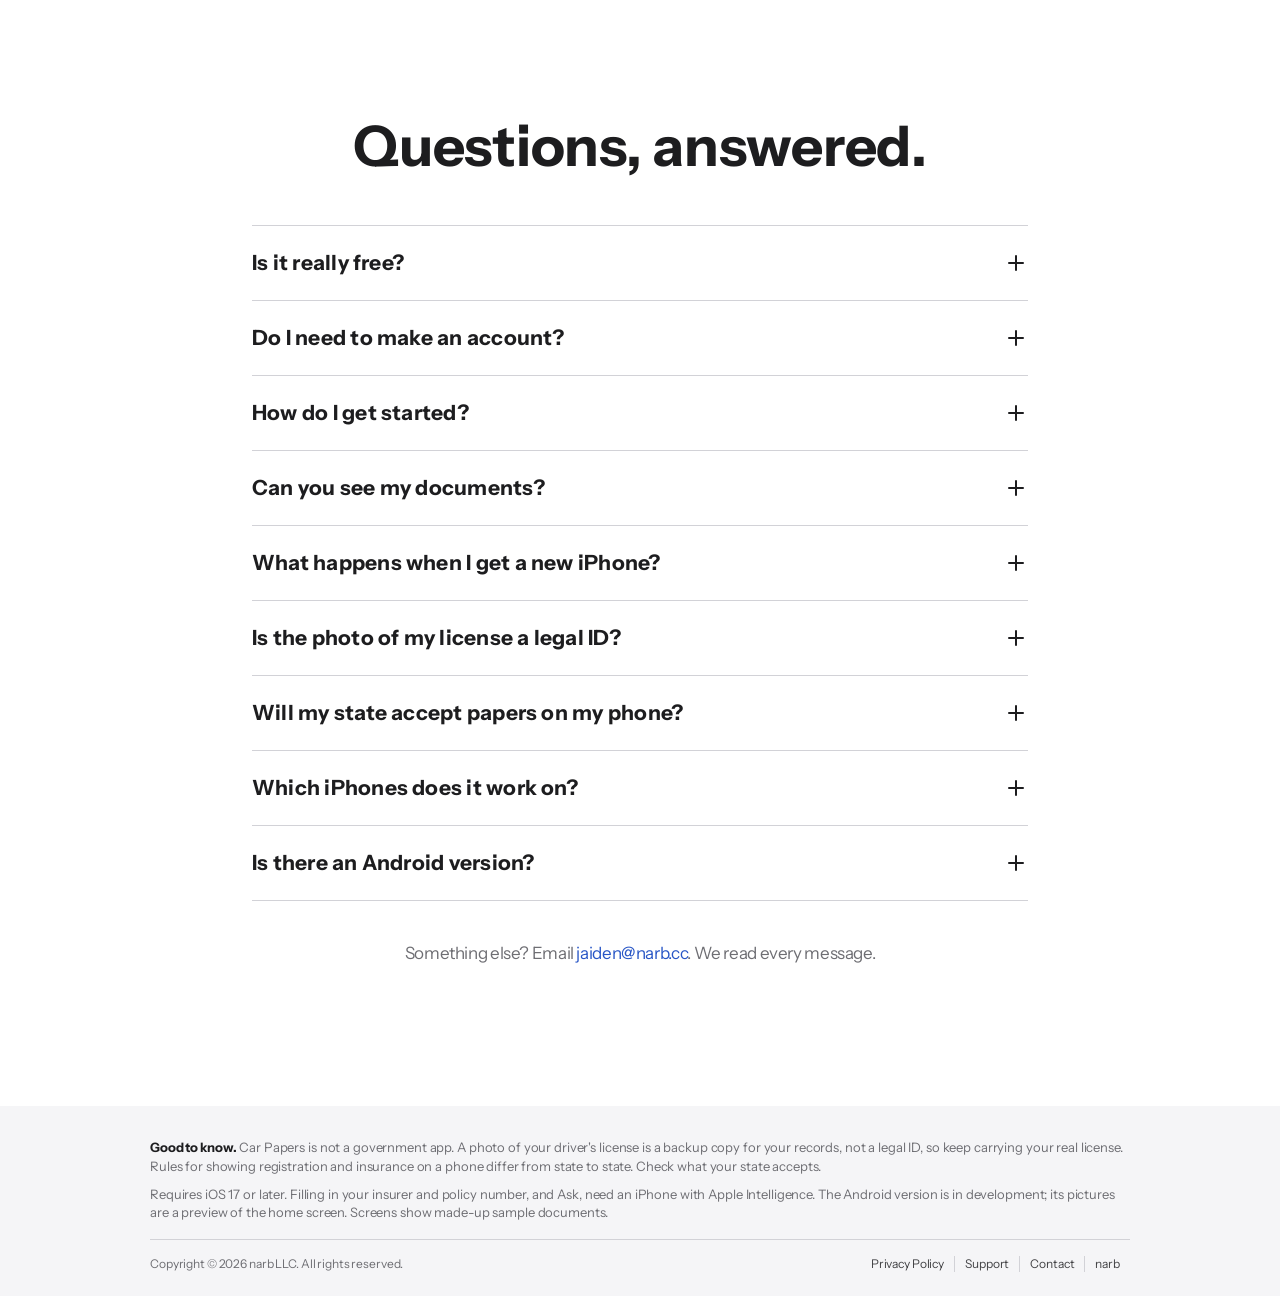
==== commit 5261398b: "Real device thickness, the Duo's widget cover, and the film as an Apple-style ad - Devices have bodi" ====
--- a/index.html
+++ b/index.html
@@ -321,6 +321,7 @@
         <figure class="dev dev-iphone">
           <div class="dev-body">
             <div class="phone iphone-dev">
+              <span class="slab" aria-hidden="true"><i></i><i></i><i></i><i></i><i></i><i></i><i></i><i></i><i></i><i></i></span>
               <div class="cycle">
                 <img src="assets/screens/home-900.webp" width="900" height="1955" loading="lazy" alt="Car Papers on iPhone: the home screen.">
                 <img src="assets/screens/show-900.webp" width="900" height="1955" loading="lazy" alt="">
@@ -334,11 +335,11 @@
 
         <figure class="dev dev-duo">
           <div class="dev-body">
-            <div class="duo" role="img" aria-label="Car Papers on iPhone Duo. Folded, the outer screen shows your papers. Unfolded, your papers sit on the left and the registration you picked on the right.">
-              <div class="duo-half duo-right"><div class="duo-screen"><span class="duo-bars" aria-hidden="true"><span class="ob-bars"><i></i><i></i><i></i><i></i></span></span><img src="assets/devices/duo-right.webp" width="660" height="930" loading="lazy" alt=""></div></div>
-              <div class="duo-flap">
+            <div class="duo" role="img" aria-label="Car Papers on iPhone Duo. Folded, its outer screen shows the Car Papers widgets: registration due in 14 days. Unfolded, your papers sit on the left and the registration you picked on the right.">
+              <div class="duo-half duo-right"><span class="slab" aria-hidden="true"><i></i><i></i><i></i><i></i><i></i><i></i><i></i><i></i><i></i><i></i></span><div class="duo-screen"><span class="duo-bars" aria-hidden="true"><span class="ob-bars"><i></i><i></i><i></i><i></i></span></span><img src="assets/devices/duo-right.webp" width="660" height="930" loading="lazy" alt=""></div></div>
+              <div class="duo-flap"><span class="slab" aria-hidden="true"><i></i><i></i><i></i><i></i><i></i><i></i><i></i><i></i><i></i><i></i></span>
                 <div class="duo-half duo-face duo-front"><div class="duo-screen"><span class="duo-time" aria-hidden="true">9:41</span><img src="assets/devices/duo-left.webp" width="660" height="930" loading="lazy" alt=""></div></div>
-                <div class="duo-half duo-face duo-back"><div class="duo-screen duo-outer"><span class="duo-outer-status" aria-hidden="true"><span>9:41</span><span class="ob-bars"><i></i><i></i><i></i><i></i></span></span><img src="assets/devices/duo-left.webp" width="660" height="930" loading="lazy" alt=""></div></div>
+                <div class="duo-half duo-face duo-back"><div class="duo-screen duo-outer duo-cover"><span class="cover-status"><span class="ob-bars"><i></i><i></i><i></i><i></i></span></span><svg class="cover-lock"><use href="#i-lock"/></svg><p class="cover-inline"><span>Tue 24</span><svg><use href="#i-doc-s"/></svg><span>Registration due in 14&nbsp;days</span></p><p class="cover-time">9:41</p><div class="cover-widgets"><div class="cw-card"><b><svg><use href="#i-card-s"/></svg>Show my papers</b><small>Registration: 14 days</small></div><div class="cw-ring"><svg viewBox="0 0 36 36"><circle cx="18" cy="18" r="15.5" fill="none" stroke="rgba(255,255,255,.28)" stroke-width="3"/><circle cx="18" cy="18" r="15.5" fill="none" stroke="#fff" stroke-width="3" stroke-linecap="round" stroke-dasharray="45.5 97.4"/></svg><b>14</b><small>days</small></div></div></div></div>
               </div>
             </div>
           </div>
@@ -348,6 +349,7 @@
         <figure class="dev dev-android">
           <div class="dev-body">
             <div class="pixel">
+              <span class="slab" aria-hidden="true"><i></i><i></i><i></i><i></i><i></i><i></i><i></i><i></i><i></i><i></i></span>
               <div class="cycle">
                 <img src="assets/devices/android-registration.webp" width="720" height="1616" loading="lazy" alt="A preview of Car Papers for Android: the home screen.">
                 <img src="assets/devices/android-insurance.webp" width="720" height="1616" loading="lazy" alt="">
--- a/apple.css
+++ b/apple.css
@@ -537,12 +537,27 @@
 .dev-duo figcaption { max-width: 21em; }
 .dev figcaption b { display: block; margin-bottom: 4px; font-size: 21px; line-height: 1.2; font-weight: 600; color: var(--text); letter-spacing: .011em; }
 
+/* A device's body: ten thin slices behind its face, so when it turns you see its edge. --t is its thickness. */
+.slab { position: absolute; inset: 0; border-radius: inherit; transform-style: preserve-3d; pointer-events: none; }
+.slab i { position: absolute; inset: 0; border-radius: inherit; background: #4a505a; }
+.slab i:nth-child(1) { transform: translateZ(calc(var(--t) * -.1)); background: #4c525c; }
+.slab i:nth-child(2) { transform: translateZ(calc(var(--t) * -.2)); background: #5d636e; }
+.slab i:nth-child(3) { transform: translateZ(calc(var(--t) * -.3)); background: #6c727d; }
+.slab i:nth-child(4) { transform: translateZ(calc(var(--t) * -.4)); background: #767c87; }
+.slab i:nth-child(5) { transform: translateZ(calc(var(--t) * -.5)); background: #767c87; }
+.slab i:nth-child(6) { transform: translateZ(calc(var(--t) * -.6)); background: #6c727d; }
+.slab i:nth-child(7) { transform: translateZ(calc(var(--t) * -.7)); background: #5d636e; }
+.slab i:nth-child(8) { transform: translateZ(calc(var(--t) * -.8)); background: #4c525c; }
+.slab i:nth-child(9) { transform: translateZ(calc(var(--t) * -.9)); background: #3a3f47; }
+.slab i:nth-child(10) { transform: translateZ(calc(var(--t) * -1)); background: #1c1e23; }
+
 .cycle { position: relative; overflow: hidden; }
 .cycle img + img { position: absolute; inset: 0; opacity: 0; }
 .glare { position: absolute; inset: 0; z-index: 3; border-radius: inherit; pointer-events: none; background: linear-gradient(112deg, rgba(255, 255, 255, 0) 38%, rgba(255, 255, 255, .5) 47%, rgba(255, 255, 255, 0) 56%) no-repeat; background-size: 260% 100%; background-position: calc(var(--k) * 100%) 0; opacity: calc(min(var(--k), 1 - var(--k)) * 2); }
 
 /* iPhone */
-.iphone-dev { --w: var(--s); opacity: clamp(0, calc(var(--a, 1) * 1.6), 1); transform: translateX(calc((1 - var(--a, 1)) * -64px)) rotateY(calc((1 - var(--a, 1)) * 50deg)) scale(calc(.9 + var(--a, 1) * .1)); }
+.iphone-dev { --w: var(--s); --t: calc(var(--w) * .1); transform-style: preserve-3d; box-shadow: inset 0 0 0 1px rgba(255, 255, 255, .18), inset 0 0 0 calc(var(--w) * .011) #05060a; transform: translateX(calc((1 - var(--a, 1)) * -64px)) rotateY(calc((1 - var(--a, 1)) * 50deg + 9deg)) scale(calc(.9 + var(--a, 1) * .1)); }
+.dev-iphone .dev-body { opacity: clamp(0, calc(var(--a, 1) * 1.6), 1); }
 .iphone-dev .cycle { border-radius: calc(var(--w) * .13); }
 .iphone-dev .cycle img { border-radius: 0; }
 
@@ -550,11 +565,12 @@
 .pixel {
   --w: calc(var(--s) * .96); position: relative; width: var(--w); padding: calc(var(--w) * .026); border-radius: calc(var(--w) * .135);
   background: linear-gradient(145deg, #444a54 0%, #17191d 24%, #0e0f12 68%, #2c3037 100%);
-  box-shadow: inset 0 0 0 1px rgba(255, 255, 255, .15), inset 0 0 0 calc(var(--w) * .01) #050607, 0 calc(var(--w) * .12) calc(var(--w) * .2) calc(var(--w) * -.08) rgba(0, 0, 0, .35);
-  opacity: clamp(0, calc(var(--b, 1) * 1.6), 1);
-  transform: translateX(calc((1 - var(--b, 1)) * 64px)) rotateY(calc((1 - var(--b, 1)) * -50deg)) scale(calc(.9 + var(--b, 1) * .1));
-}
-.pixel::after { content: ""; position: absolute; right: calc(var(--w) * -.012); top: 20%; width: calc(var(--w) * .014); height: 11%; border-radius: 0 3px 3px 0; background: linear-gradient(90deg, #121418, #3a404a); }
+  box-shadow: inset 0 0 0 1px rgba(255, 255, 255, .15), inset 0 0 0 calc(var(--w) * .01) #050607;
+  --t: calc(var(--w) * .1); transform-style: preserve-3d;
+  transform: translateX(calc((1 - var(--b, 1)) * 64px)) rotateY(calc((1 - var(--b, 1)) * -50deg - 9deg)) scale(calc(.9 + var(--b, 1) * .1));
+}
+.dev-android .dev-body { opacity: clamp(0, calc(var(--b, 1) * 1.6), 1); }
+.pixel::after { content: ""; position: absolute; transform: translateZ(calc(var(--t) * -.5)); right: calc(var(--w) * -.012); top: 20%; width: calc(var(--w) * .014); height: 11%; border-radius: 0 3px 3px 0; background: linear-gradient(90deg, #121418, #3a404a); }
 .pixel .cycle { border-radius: calc(var(--w) * .11); aspect-ratio: 720 / 1616; background: #f4f6fa; }
 .pixel .cycle img { width: 100%; height: auto; }
 .pixel-status { position: absolute; z-index: 1; top: 0; left: 0; right: 0; display: flex; align-items: center; justify-content: space-between; height: 5.3%; padding: 0 9.5% 0 6.6%; background: #f4f6fa; color: #16233b; font-size: calc(var(--w) * .041); letter-spacing: .01em; }
@@ -568,26 +584,42 @@
 .dev-duo .dev-body { opacity: var(--d, 1); transform: translateY(calc((1 - var(--d, 1)) * 36px)) scale(calc(.94 + var(--d, 1) * .06)); }
 .dev-duo .dev-body::after { transform: scaleX(calc(.5 + var(--u, 1) * .5)); }
 .duo {
-  --hw: calc(var(--s) * 1.2); --bz: calc(var(--hw) * .034); --r: calc(var(--hw) * .11);
+  --hw: calc(var(--s) * 1.2); --bz: calc(var(--hw) * .034); --r: calc(var(--hw) * .11); --dt: calc(var(--hw) * .055);
   position: relative; width: calc(var(--hw) * 2); height: calc(var(--hw) * 1.41); perspective: 1700px;
   transform: translateX(calc((1 - var(--u, 1)) * var(--hw) * -.5)) rotateX(calc((1 - var(--u, 1)) * 9deg));
 }
 .duo-half { position: absolute; top: 0; width: var(--hw); height: 100%; padding: var(--bz); background: linear-gradient(145deg, #4a515f 0%, #191c22 25%, #0c0e12 70%, #2a2f38 100%); }
 .duo-half::after { content: ""; position: absolute; inset: 0; z-index: 1; border-radius: inherit; background: #000; opacity: 0; pointer-events: none; }
-.duo-right { --hinge: calc((1 - var(--u, 1)) * var(--r) * .6); z-index: 0; left: 50%; padding-left: 0; border-radius: var(--hinge) var(--r) var(--r) var(--hinge); box-shadow: inset -1px 0 0 rgba(255, 255, 255, .14), inset 0 1px 0 rgba(255, 255, 255, .1), 0 calc(var(--hw) * .1) calc(var(--hw) * .16) calc(var(--hw) * -.07) rgba(0, 0, 0, .32); }
+.duo-right { --hinge: calc((1 - var(--u, 1)) * var(--r) * .6); --t: var(--dt); z-index: 0; transform-style: preserve-3d; left: 50%; padding-left: 0; border-radius: var(--hinge) var(--r) var(--r) var(--hinge); box-shadow: inset -1px 0 0 rgba(255, 255, 255, .14), inset 0 1px 0 rgba(255, 255, 255, .1), 0 calc(var(--hw) * .1) calc(var(--hw) * .16) calc(var(--hw) * -.07) rgba(0, 0, 0, .32); }
 .duo-right::after { opacity: calc((1 - var(--u, 1)) * .4); }
-.duo-flap { position: absolute; z-index: 1; left: 0; top: 0; width: var(--hw); height: 100%; transform-origin: right center; transform-style: preserve-3d; transform: rotateY(calc((1 - var(--u, 1)) * 180deg)); }
+.duo-flap { position: absolute; z-index: 1; left: 0; top: 0; width: var(--hw); height: 100%; transform-origin: right center; transform-style: preserve-3d; transform: rotateY(calc((1 - var(--u, 1)) * 180deg + var(--u, 1) * 12deg)); }
+.duo-flap > .slab { --t: calc(var(--dt) * .92); border-radius: var(--r) 0 0 var(--r); }
 .duo-face { z-index: 0; inset: 0; width: 100%; -webkit-backface-visibility: hidden; backface-visibility: hidden; }
 .duo-front { padding-right: 0; border-radius: var(--r) 0 0 var(--r); box-shadow: inset 1px 0 0 rgba(255, 255, 255, .14), inset 0 1px 0 rgba(255, 255, 255, .1), 0 calc(var(--hw) * .1) calc(var(--hw) * .16) calc(var(--hw) * -.07) rgba(0, 0, 0, .32); }
 .duo-front::after { opacity: calc((1 - var(--u, 1)) * .6); }
-.duo-back { transform: rotateY(180deg); border-radius: calc(var(--r) * .6) var(--r) var(--r) calc(var(--r) * .6); box-shadow: inset -1px 0 0 rgba(255, 255, 255, .14), inset 0 1px 0 rgba(255, 255, 255, .1), 0 calc(var(--hw) * .1) calc(var(--hw) * .16) calc(var(--hw) * -.07) rgba(0, 0, 0, .32); }
+.duo-back { transform: translateZ(calc(var(--dt) * -1)) rotateY(180deg); border-radius: calc(var(--r) * .6) var(--r) var(--r) calc(var(--r) * .6); box-shadow: inset -1px 0 0 rgba(255, 255, 255, .14), inset 0 1px 0 rgba(255, 255, 255, .1), 0 calc(var(--hw) * .1) calc(var(--hw) * .16) calc(var(--hw) * -.07) rgba(0, 0, 0, .32); }
 .duo-back::after { opacity: calc(var(--u, 1) * .9); }
 .duo-screen { position: relative; height: 100%; overflow: hidden; padding-top: calc(var(--hw) * .105); background: #f4f6fa; }
 .duo-front .duo-screen { border-radius: calc(var(--r) * .78) 0 0 calc(var(--r) * .78); }
 .duo-right .duo-screen { border-radius: 0 calc(var(--r) * .78) calc(var(--r) * .78) 0; }
 .duo-screen img { width: 100%; height: 100%; object-fit: cover; object-position: top; }
 .duo-outer { border-radius: calc(var(--r) * .45) calc(var(--r) * .78) calc(var(--r) * .78) calc(var(--r) * .45); }
-.duo-outer-status { position: absolute; z-index: 1; top: 0; left: 0; right: 0; display: flex; align-items: center; justify-content: space-between; height: calc(var(--hw) * .105); padding: 0 calc(var(--hw) * .085) 0 calc(var(--hw) * .095); font-size: calc(var(--hw) * .05); font-weight: 600; letter-spacing: -.01em; color: #16233b; }
+.duo-cover { padding-top: 0; background: radial-gradient(140% 90% at 22% 0%, #5a86ee 0%, #2f60d4 30%, #1d3f8f 62%, #0d1b3e 100%); color: #fff; }
+.cover-status { position: absolute; top: calc(var(--hw) * .035); right: calc(var(--hw) * .075); font-size: calc(var(--hw) * .05); color: #fff; }
+.cover-lock { position: absolute; left: 50%; top: calc(var(--hw) * .09); width: calc(var(--hw) * .055); height: calc(var(--hw) * .055); margin-left: calc(var(--hw) * -.0275); color: #fff; }
+.cover-inline { position: absolute; left: 0; right: 0; top: calc(var(--hw) * .2); display: flex; align-items: center; justify-content: center; gap: calc(var(--hw) * .014); font-size: calc(var(--hw) * .043); line-height: 1.2; font-weight: 600; letter-spacing: -.005em; color: rgba(255, 255, 255, .92); white-space: nowrap; }
+.cover-inline svg { width: 1.15em; height: 1.15em; }
+.cover-time { position: absolute; left: 0; right: 0; top: calc(var(--hw) * .27); text-align: center; font-size: calc(var(--hw) * .36); line-height: 1; font-weight: 600; letter-spacing: -.04em; color: #fff; }
+.cover-widgets { position: absolute; left: calc(var(--hw) * .06); right: calc(var(--hw) * .06); top: calc(var(--hw) * .8); display: flex; gap: calc(var(--hw) * .035); align-items: center; }
+.cw-card { flex: 1; min-width: 0; display: grid; gap: calc(var(--hw) * .01); padding: calc(var(--hw) * .032) calc(var(--hw) * .036); border-radius: calc(var(--hw) * .055); background: rgba(255, 255, 255, .16); line-height: 1.15; }
+.cw-card b { display: flex; align-items: center; gap: calc(var(--hw) * .015); font-size: calc(var(--hw) * .047); font-weight: 600; white-space: nowrap; }
+.cw-card b svg { flex: none; width: 1.1em; height: 1.1em; }
+.cw-card small { font-size: calc(var(--hw) * .039); color: rgba(255, 255, 255, .82); white-space: nowrap; }
+.cw-ring { position: relative; flex: none; display: grid; place-content: center; justify-items: center; width: calc(var(--hw) * .2); height: calc(var(--hw) * .2); border-radius: 50%; background: rgba(255, 255, 255, .16); line-height: 1; }
+.cw-ring svg { position: absolute; inset: 9%; width: 82%; height: 82%; transform: rotate(-90deg); }
+.cw-ring b { font-size: calc(var(--hw) * .07); font-weight: 700; }
+.cw-ring small { font-size: calc(var(--hw) * .032); color: rgba(255, 255, 255, .85); }
+.duo-cover::before { content: ""; position: absolute; left: 50%; bottom: calc(var(--hw) * .03); width: calc(var(--hw) * .3); height: calc(var(--hw) * .012); margin-left: calc(var(--hw) * -.15); border-radius: 99px; background: rgba(255, 255, 255, .85); }
 .duo-time, .duo-bars { position: absolute; z-index: 1; top: 0; display: flex; align-items: center; height: calc(var(--hw) * .105); font-size: calc(var(--hw) * .05); font-weight: 600; letter-spacing: -.01em; color: #16233b; }
 .duo-time { left: calc(var(--hw) * .095); }
 .duo-bars { right: calc(var(--hw) * .085); }
